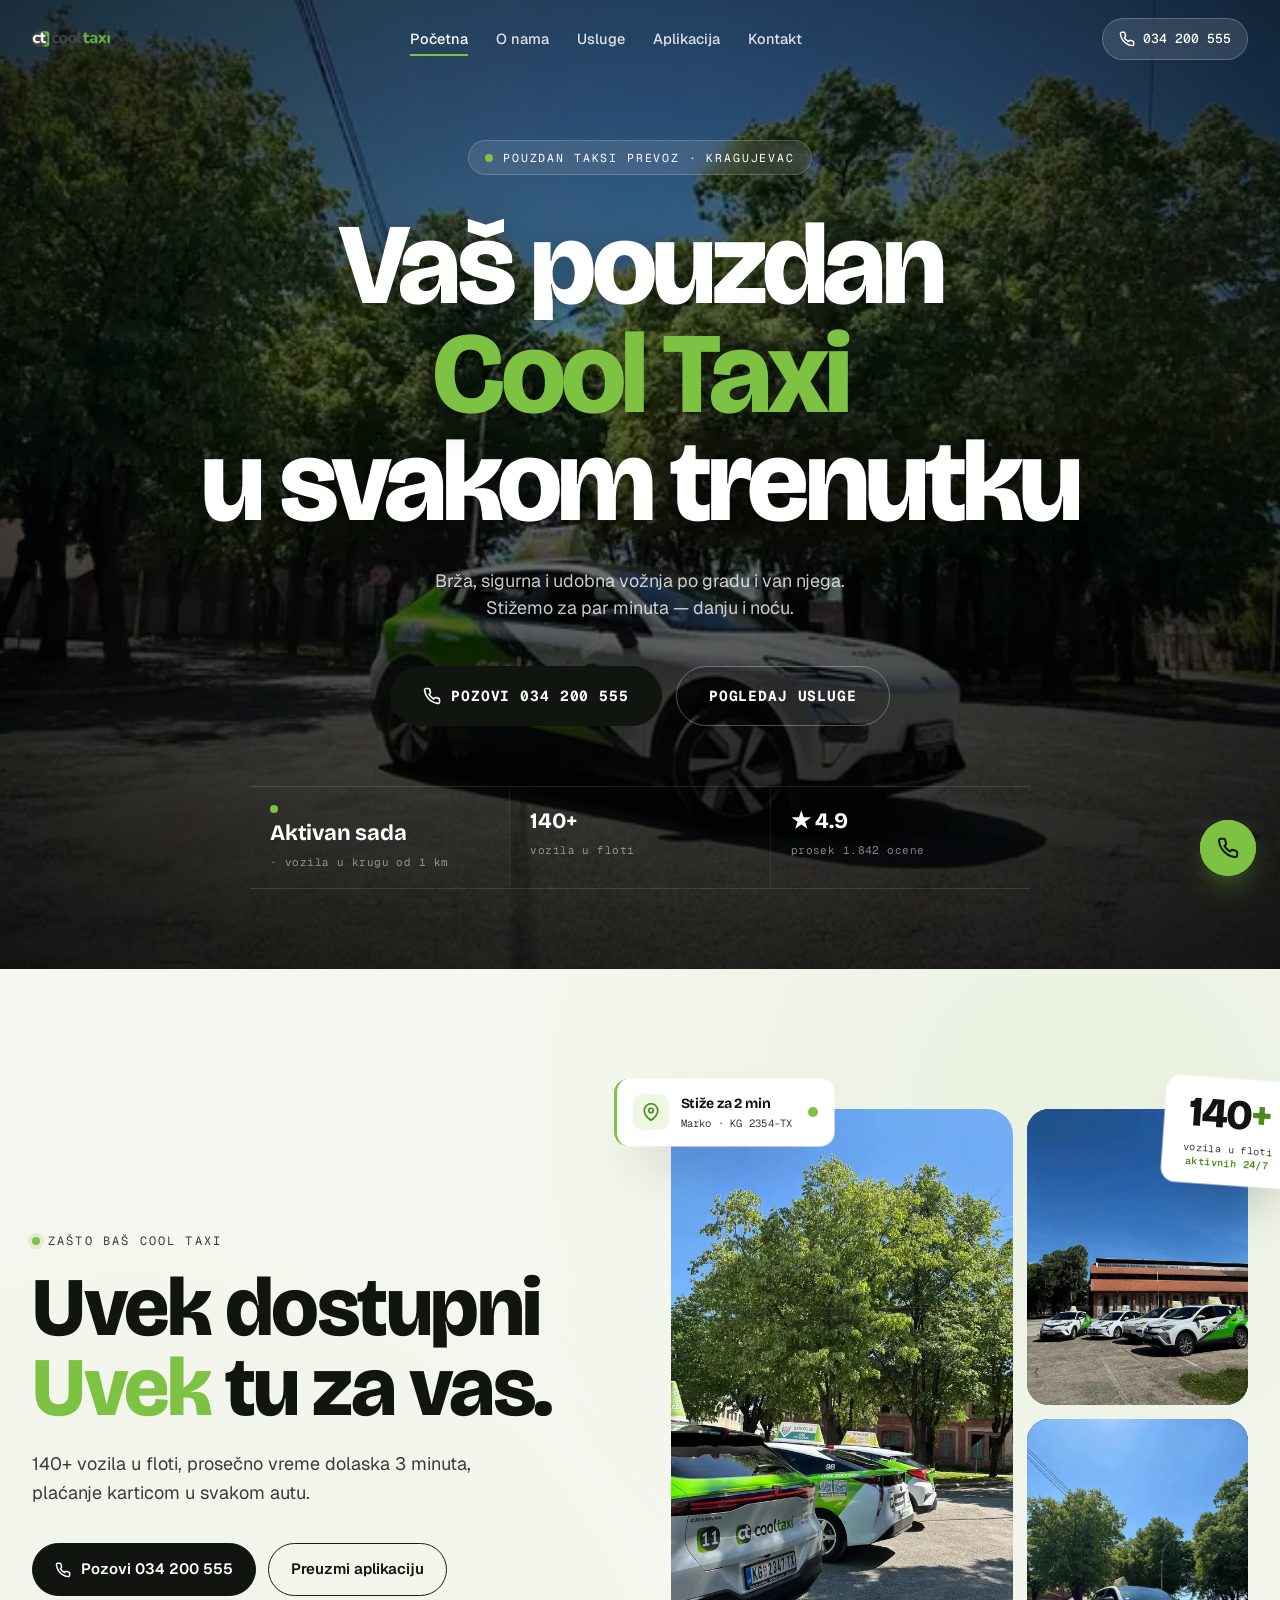
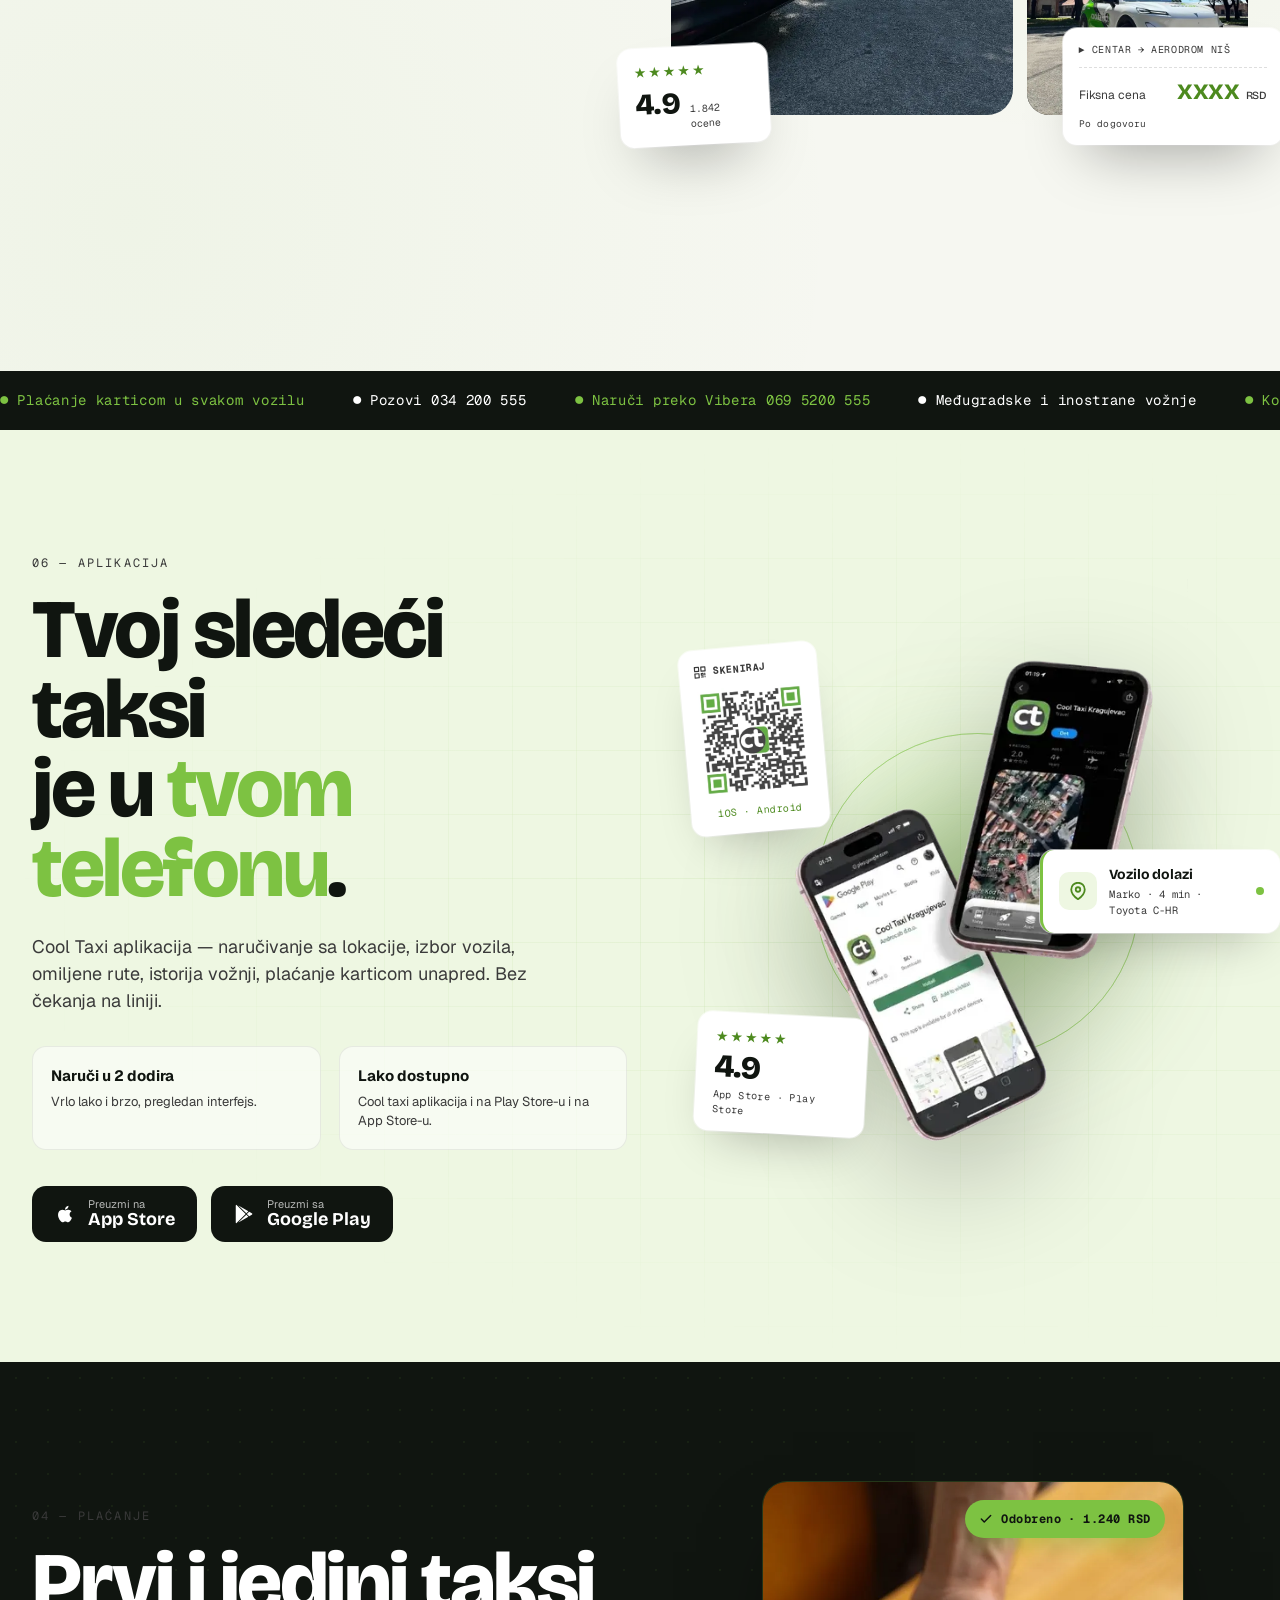
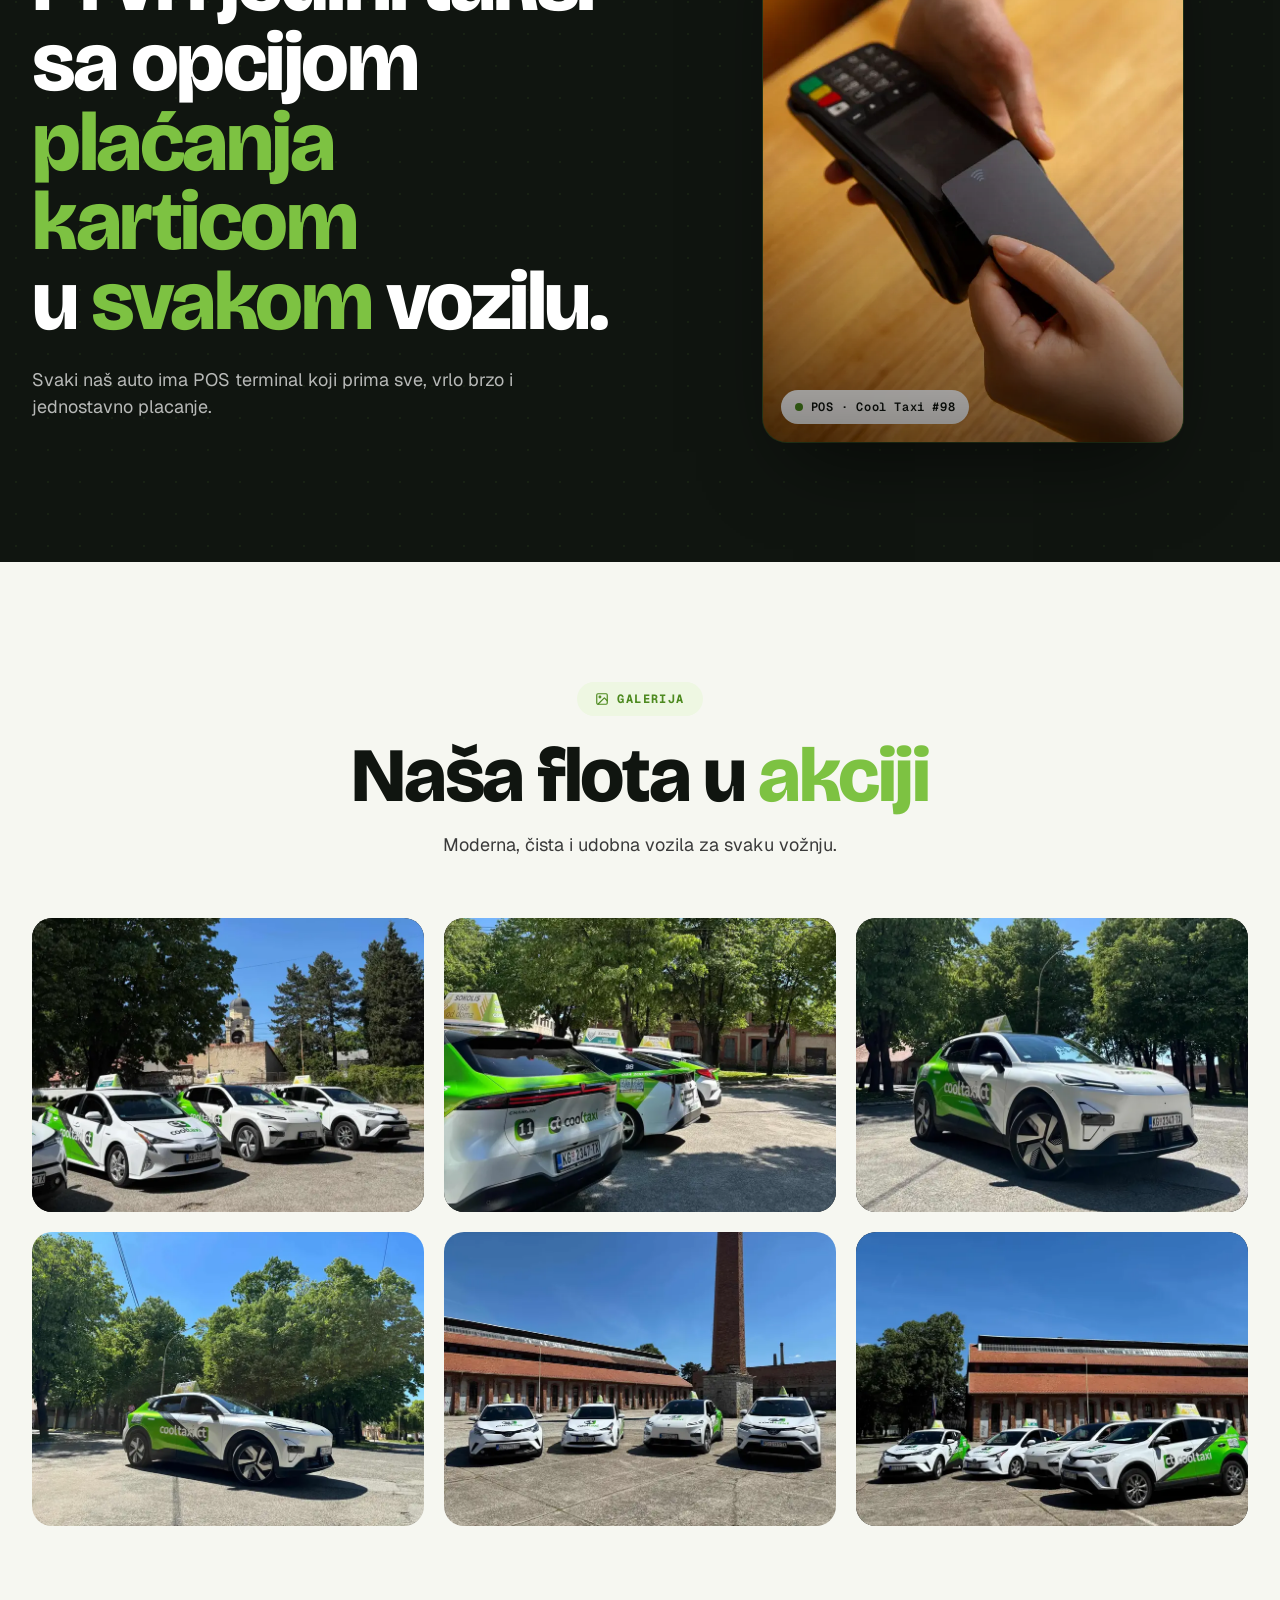
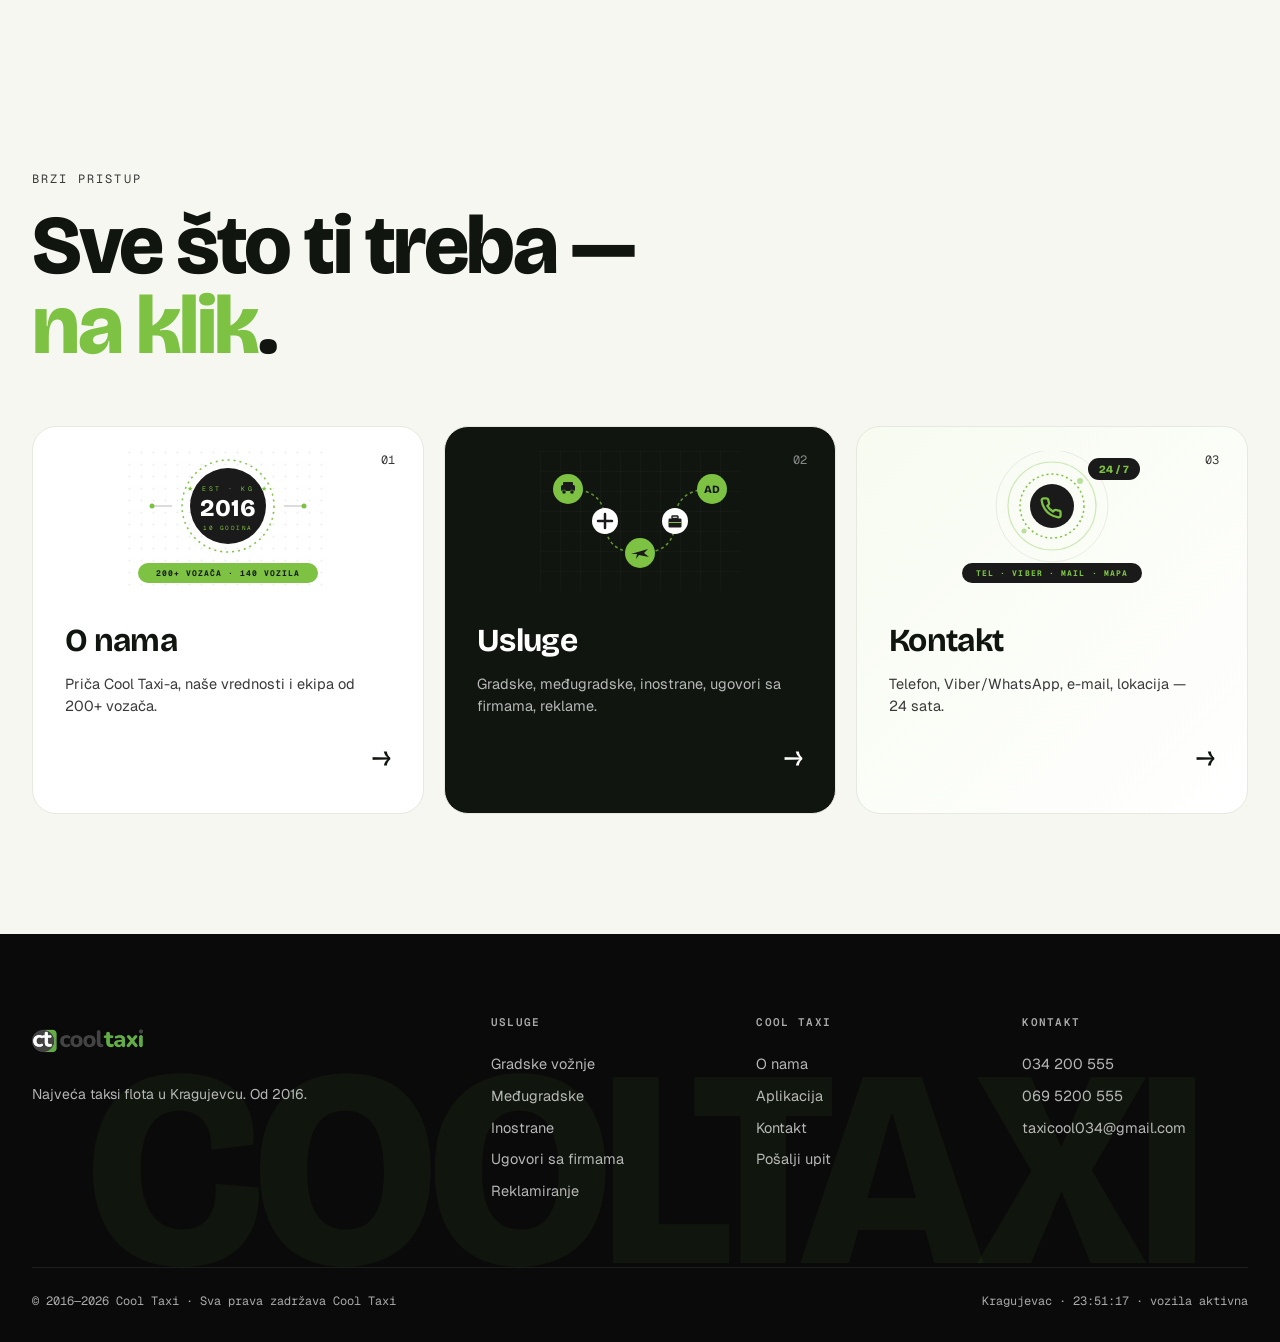
==== index.html @ fb5e4e86 "Eliminate scroll-triggered forced reflow, defer script.js - Replace scroll handler with Intersection" ====
<!doctype html>
<html lang="sr-RS">
<head>
<meta charset="utf-8">
<meta name="viewport" content="width=device-width, initial-scale=1">

<title>Taxi Kragujevac — Cool Taxi · 034 200 555 · Taksi prevoz 24/7</title>
<meta name="description" content="Cool Taxi Kragujevac — taksi prevoz 24/7. Pozovi 034 200 555 ili Viber 069 5200 555. Gradske, međugradske i inostrane vožnje. 140+ vozila, plaćanje karticom, dolazak za 3 minuta.">
<meta name="keywords" content="taxi kragujevac, taksi kragujevac, cool taxi, cool taxi kragujevac, taxi prevoz kragujevac, prevoz kragujevac, taxi kg, kragujevac taxi, taksi kg, taksi prevoz, jeftin taxi kragujevac, taksi 034, taksi za aerodrom, međugradski taksi kragujevac">
<meta name="author" content="Cool Taxi Kragujevac">
<meta name="publisher" content="Cool Taxi Kragujevac">
<meta name="robots" content="index, follow, max-image-preview:large, max-snippet:-1, max-video-preview:-1">
<meta name="googlebot" content="index, follow, max-image-preview:large, max-snippet:-1, max-video-preview:-1">
<meta name="theme-color" content="#7DC242">
<meta name="format-detection" content="telephone=yes">
<meta name="rating" content="general">

<!-- Geo / lokalizacija -->
<meta name="geo.region" content="RS-SU">
<meta name="geo.placename" content="Kragujevac">
<meta name="geo.position" content="44.0128;20.9114">
<meta name="ICBM" content="44.0128, 20.9114">
<meta name="language" content="Serbian">

<link rel="canonical" href="https://taxikragujevac.com/">
<link rel="alternate" hreflang="sr-RS" href="https://taxikragujevac.com/">
<link rel="alternate" hreflang="x-default" href="https://taxikragujevac.com/">

<!-- Open Graph -->
<meta property="og:type" content="website">
<meta property="og:site_name" content="Cool Taxi Kragujevac">
<meta property="og:title" content="Cool Taxi Kragujevac — Taksi prevoz 24/7 · 034 200 555">
<meta property="og:description" content="Najveća taksi flota u Kragujevcu — 140+ vozila, dolazak za 3 minuta, plaćanje karticom u svakom autu. Gradske, međugradske i inostrane vožnje.">
<meta property="og:url" content="https://taxikragujevac.com/">
<meta property="og:image" content="https://taxikragujevac.com/assets/hero-car.webp">
<meta property="og:image:width" content="1200">
<meta property="og:image:height" content="630">
<meta property="og:image:alt" content="Cool Taxi Kragujevac — taksi prevoz">
<meta property="og:locale" content="sr_RS">

<!-- Twitter -->
<meta name="twitter:card" content="summary_large_image">
<meta name="twitter:title" content="Cool Taxi Kragujevac — Taksi prevoz 24/7">
<meta name="twitter:description" content="140+ vozila, dolazak za 3 minuta, plaćanje karticom. Pozovi 034 200 555.">
<meta name="twitter:image" content="https://taxikragujevac.com/assets/hero-car.webp">

<!-- Favicon -->
<link rel="icon" type="image/png" href="uploads/logozatab.png">
<link rel="shortcut icon" href="uploads/logozatab.png">
<link rel="apple-touch-icon" href="uploads/logozatab.png">

<!-- Preconnect / preload -->
<link rel="preconnect" href="https://fonts.googleapis.com">
<link rel="preconnect" href="https://fonts.gstatic.com" crossorigin>
<link rel="dns-prefetch" href="https://fonts.googleapis.com">
<link rel="preload" as="image" href="assets/hero-poster.webp" type="image/webp" fetchpriority="high">
<link rel="preload" as="image" href="assets/logo.webp" type="image/webp">

<!-- Async fonts (non-render-blocking) -->
<link rel="preload" href="https://fonts.googleapis.com/css2?family=Bricolage+Grotesque:wght@400;500;600;700;800&family=Geist+Mono:wght@400;500&family=Geist:wght@400;500;600;700&display=swap" as="style" onload="this.onload=null;this.rel='stylesheet'">
<noscript><link href="https://fonts.googleapis.com/css2?family=Bricolage+Grotesque:wght@400;500;600;700;800&family=Geist+Mono:wght@400;500&family=Geist:wght@400;500;600;700&display=swap" rel="stylesheet"></noscript>
<link rel="stylesheet" href="styles.css">

<!-- JSON-LD: Organization + WebSite + LocalBusiness/TaxiService + FAQ -->
<script type="application/ld+json">
{
  "@context": "https://schema.org",
  "@graph": [
    {
      "@type": "Organization",
      "@id": "https://taxikragujevac.com/#organization",
      "name": "Cool Taxi Kragujevac",
      "alternateName": ["Cool Taxi", "Taxi Cool Kragujevac", "Cool Taxi KG"],
      "url": "https://taxikragujevac.com/",
      "logo": {
        "@type": "ImageObject",
        "url": "https://taxikragujevac.com/uploads/logozatab.png",
        "width": 512,
        "height": 512
      },
      "image": "https://taxikragujevac.com/assets/hero-car.webp",
      "telephone": "+381-34-200-555",
      "email": "taxicool034@gmail.com",
      "foundingDate": "2016",
      "slogan": "Vaš pouzdan Cool Taxi u svakom trenutku",
      "address": {
        "@type": "PostalAddress",
        "addressLocality": "Kragujevac",
        "addressRegion": "Šumadijski okrug",
        "addressCountry": "RS",
        "postalCode": "34000"
      },
      "contactPoint": [
        {
          "@type": "ContactPoint",
          "telephone": "+381-34-200-555",
          "contactType": "reservations",
          "areaServed": "RS",
          "availableLanguage": ["Serbian", "English"]
        },
        {
          "@type": "ContactPoint",
          "telephone": "+381-69-5200-555",
          "contactType": "customer service",
          "areaServed": "RS",
          "contactOption": "TollFree",
          "availableLanguage": ["Serbian"]
        }
      ],
      "sameAs": [
        "https://apps.apple.com/us/app/cool-taxi-kragujevac/id6447067516",
        "https://play.google.com/store/apps/details?id=com.androcab.pub.coolkg"
      ]
    },
    {
      "@type": "WebSite",
      "@id": "https://taxikragujevac.com/#website",
      "url": "https://taxikragujevac.com/",
      "name": "Cool Taxi Kragujevac",
      "description": "Najveća taksi flota u Kragujevcu — taksi prevoz 24/7, gradske, međugradske i inostrane vožnje.",
      "inLanguage": "sr-RS",
      "publisher": {"@id": "https://taxikragujevac.com/#organization"},
      "potentialAction": {
        "@type": "SearchAction",
        "target": {"@type": "EntryPoint", "urlTemplate": "https://taxikragujevac.com/usluge?q={search_term_string}"},
        "query-input": "required name=search_term_string"
      }
    },
    {
      "@type": ["LocalBusiness", "TaxiService"],
      "@id": "https://taxikragujevac.com/#localbusiness",
      "name": "Cool Taxi Kragujevac",
      "image": [
        "https://taxikragujevac.com/uploads/2.webp",
        "https://taxikragujevac.com/uploads/6.webp",
        "https://taxikragujevac.com/uploads/9.webp"
      ],
      "logo": "https://taxikragujevac.com/uploads/logozatab.png",
      "url": "https://taxikragujevac.com/",
      "telephone": "+381-34-200-555",
      "email": "taxicool034@gmail.com",
      "priceRange": "$$",
      "currenciesAccepted": "RSD, EUR",
      "paymentAccepted": "Cash, Credit Card, Debit Card",
      "openingHoursSpecification": [{
        "@type": "OpeningHoursSpecification",
        "dayOfWeek": ["Monday","Tuesday","Wednesday","Thursday","Friday","Saturday","Sunday"],
        "opens": "00:00",
        "closes": "23:59"
      }],
      "address": {
        "@type": "PostalAddress",
        "addressLocality": "Kragujevac",
        "addressRegion": "Šumadijski okrug",
        "postalCode": "34000",
        "addressCountry": "RS"
      },
      "geo": {
        "@type": "GeoCoordinates",
        "latitude": 44.0128,
        "longitude": 20.9114
      },
      "areaServed": [
        {"@type": "City", "name": "Kragujevac"},
        {"@type": "AdministrativeArea", "name": "Šumadijski okrug"},
        {"@type": "Country", "name": "Srbija"}
      ],
      "serviceArea": {
        "@type": "GeoCircle",
        "geoMidpoint": {"@type": "GeoCoordinates", "latitude": 44.0128, "longitude": 20.9114},
        "geoRadius": 50000
      },
      "aggregateRating": {
        "@type": "AggregateRating",
        "ratingValue": "4.9",
        "reviewCount": "1842",
        "bestRating": "5",
        "worstRating": "1"
      },
      "hasOfferCatalog": {
        "@type": "OfferCatalog",
        "name": "Cool Taxi usluge",
        "itemListElement": [
          {"@type": "Offer", "itemOffered": {"@type": "Service", "name": "Gradske taxi vožnje Kragujevac", "description": "Taksimetar po važećoj tarifi, dolazak prosečno 4 minuta."}},
          {"@type": "Offer", "itemOffered": {"@type": "Service", "name": "Međugradske vožnje", "description": "Beograd, Niš, Novi Sad, Aerodrom Nikola Tesla — cena po dogovoru."}},
          {"@type": "Offer", "itemOffered": {"@type": "Service", "name": "Inostrane destinacije", "description": "Sarajevo, Skoplje, Solun, Beč, Budimpešta."}},
          {"@type": "Offer", "itemOffered": {"@type": "Service", "name": "Ugovori sa firmama", "description": "Mesečno fakturisanje, fiksne tarife za poslovne rute."}},
          {"@type": "Offer", "itemOffered": {"@type": "Service", "name": "Reklame na vozilima", "description": "Krovne reklame i tableti u 140+ vozila."}}
        ]
      },
      "makesOffer": {
        "@type": "Offer",
        "name": "Plaćanje karticom u svakom vozilu",
        "description": "Prvi i jedini taksi u Kragujevcu sa POS terminalom u svakom vozilu."
      },
      "sameAs": [
        "https://apps.apple.com/us/app/cool-taxi-kragujevac/id6447067516",
        "https://play.google.com/store/apps/details?id=com.androcab.pub.coolkg"
      ]
    },
    {
      "@type": "FAQPage",
      "@id": "https://taxikragujevac.com/#faq",
      "mainEntity": [
        {
          "@type": "Question",
          "name": "Koji je broj telefona za Cool Taxi Kragujevac?",
          "acceptedAnswer": {"@type": "Answer", "text": "Cool Taxi Kragujevac se zove na 034 200 555 — 24 sata dnevno, svaki dan u godini. Za Viber i WhatsApp koristite 069 5200 555."}
        },
        {
          "@type": "Question",
          "name": "Da li mogu da platim karticom u Cool Taxi vozilu?",
          "acceptedAnswer": {"@type": "Answer", "text": "Da. Cool Taxi je prvi i jedini taksi u Kragujevcu sa POS terminalom u svakom vozilu — prihvatamo sve debitne i kreditne kartice."}
        },
        {
          "@type": "Question",
          "name": "Koliko brzo dolazi taksi u Kragujevcu?",
          "acceptedAnswer": {"@type": "Answer", "text": "Prosečno vreme dolaska u centru Kragujevca je 3 minuta. U gradu imamo 140+ vozila aktivnih 24/7."}
        },
        {
          "@type": "Question",
          "name": "Vozite li međugradske i inostrane destinacije?",
          "acceptedAnswer": {"@type": "Answer", "text": "Vozimo svuda — Beograd, Niš, Novi Sad, Aerodrom Nikola Tesla, kao i inostrane destinacije: Sarajevo, Skoplje, Solun, Beč, Budimpešta. Cena se dogovara unapred."}
        },
        {
          "@type": "Question",
          "name": "Mogu li da naručim taksi preko aplikacije?",
          "acceptedAnswer": {"@type": "Answer", "text": "Da. Cool Taxi aplikacija je besplatna na App Store i Google Play — naručivanje u dva klika, plaćanje karticom unapred, praćenje vozila uživo."}
        }
      ]
    }
  ]
}
</script>
</head>
<body data-page="home">

<div id="site-nav"></div>

<section class="hero hero-video" id="home" data-screen-label="01 Hero">
  <div class="hero-video-bg">
    <img src="assets/hero-poster.webp" alt="" class="hero-video-poster" width="1600" height="1199" fetchpriority="high" decoding="async">
    <video autoplay muted loop playsinline preload="metadata" poster="assets/hero-poster.webp" aria-hidden="true">
      <source src="assets/hero-video.mp4" type="video/mp4">
    </video>
    <div class="hero-video-overlay"></div>
    <div class="hero-video-grain"></div>
  </div>

  <div class="hero-video-inner">
    <div class="hero-eyebrow light">
      <span class="dot"></span> POUZDAN TAKSI PREVOZ · KRAGUJEVAC
    </div>

    <h1 class="hero-mega">
      Vaš pouzdan<br>
      <em>Cool Taxi</em><br>
      u svakom trenutku
    </h1>

    <p class="hero-mega-sub">
      Brža, sigurna i udobna vožnja po gradu i van njega.<br>
      Stižemo za par minuta — danju i noću.
    </p>

    <div class="hero-cta-row">
      <a href="tel:034200555" class="btn btn-primary btn-xl">
        <svg viewBox="0 0 24 24" width="18" height="18" fill="none" stroke="currentColor" stroke-width="2.2" stroke-linecap="round" stroke-linejoin="round"><path d="M22 16.92v3a2 2 0 0 1-2.18 2 19.79 19.79 0 0 1-8.63-3.07 19.5 19.5 0 0 1-6-6 19.79 19.79 0 0 1-3.07-8.67A2 2 0 0 1 4.11 2h3a2 2 0 0 1 2 1.72 12.84 12.84 0 0 0 .7 2.81 2 2 0 0 1-.45 2.11L8.09 9.91a16 16 0 0 0 6 6l1.27-1.27a2 2 0 0 1 2.11-.45 12.84 12.84 0 0 0 2.81.7A2 2 0 0 1 22 16.92z"/></svg>
        POZOVI 034 200 555
      </a>
      <a href="/usluge" class="btn btn-ghost btn-xl light">
        Pogledaj usluge
      </a>
    </div>

    <div class="hero-quick-meta">
      <div><span class="qm-dot"></span><b>Aktivan sada</b><i>· vozila u krugu od 1 km</i></div>
      <div><b>140+</b><i>vozila u floti</i></div>
      <div><b>★ 4.9</b><i>prosek 1.842 ocene</i></div>
    </div>
  </div>

  
</section>

<!-- ZAŠTO COOL — magazine split sa foto mozaikom -->
<section class="why-cool" data-screen-label="02 Zašto Cool">
  <div class="wc-bg-grain"></div>
  <div class="wc-inner">

    <!-- LEVO: editorial tekst -->
    <div class="wc-text">
      <span class="kicker"><span class="dot"></span> Zašto baš Cool Taxi</span>
      <h2 class="big-head">Uvek dostupni<br><em>Uvek</em> tu za vas.</h2>
      <p class="wc-lede">
        140+ vozila u floti, prosečno vreme dolaska 3 minuta, plaćanje karticom u svakom autu.
       
      </p>



      <div class="wc-ctas">
        <a href="tel:034200555" class="btn btn-primary">
          <svg viewBox="0 0 24 24" width="16" height="16" fill="none" stroke="currentColor" stroke-width="2.2" stroke-linecap="round" stroke-linejoin="round"><path d="M22 16.92v3a2 2 0 0 1-2.18 2 19.79 19.79 0 0 1-8.63-3.07 19.5 19.5 0 0 1-6-6 19.79 19.79 0 0 1-3.07-8.67A2 2 0 0 1 4.11 2h3a2 2 0 0 1 2 1.72 12.84 12.84 0 0 0 .7 2.81 2 2 0 0 1-.45 2.11L8.09 9.91a16 16 0 0 0 6 6l1.27-1.27a2 2 0 0 1 2.11-.45 12.84 12.84 0 0 0 2.81.7A2 2 0 0 1 22 16.92z"/></svg>
          Pozovi 034 200 555
        </a>
        <a href="/aplikacija" class="btn btn-ghost">Preuzmi aplikaciju</a>
      </div>
    </div>

    <!-- DESNO: foto mozaik + plutajuce kartice -->
    <div class="wc-visual">
      <div class="wc-mosaic">
        <div class="wcm-tile wcm-main"><img src="uploads/2.webp" alt="Cool Taxi vozilo" width="1200" height="1600" loading="lazy" decoding="async"></div>
        <div class="wcm-tile wcm-side wcm-side-top"><img src="uploads/6.webp" alt="Cool Taxi vozač" width="1200" height="1600" loading="lazy" decoding="async"></div>
        <div class="wcm-tile wcm-side wcm-side-bot"><img src="uploads/9.webp" alt="Cool Taxi flota" width="1200" height="1600" loading="lazy" decoding="async"></div>
      </div>

      <!-- ETA / live vožnja -->
      <div class="wc-float wc-float-eta">
        <div class="wcfeta-icon">
          <svg viewBox="0 0 24 24" width="18" height="18" fill="none" stroke="currentColor" stroke-width="2.2" stroke-linecap="round" stroke-linejoin="round"><path d="M21 10c0 7-9 13-9 13s-9-6-9-13a9 9 0 0 1 18 0z"/><circle cx="12" cy="10" r="3"/></svg>
        </div>
        <div class="wcfeta-body">
          <strong>Stiže za 2 min</strong>
          <span>Marko · KG 2354-TX</span>
        </div>
        <div class="wcfeta-pulse"><span></span></div>
      </div>

      <!-- Flota -->
      <div class="wc-float wc-float-fleet">
        <div class="wcff-num">140<span>+</span></div>
        <div class="wcff-meta">vozila u floti<br><i>aktivnih 24/7</i></div>
      </div>

      <!-- Rating -->
      <div class="wc-float wc-float-rating">
        <div class="wcfr-stars">★★★★★</div>
        <div class="wcfr-body">
          <strong>4.9</strong>
          <span>1.842 ocene</span>
        </div>
      </div>

      <!-- Fiksna cena -->
      <div class="wc-float wc-float-price">
        <div class="wcfp-head">► Centar → Aerodrom Niš</div>
        <div class="wcfp-row">
          <span>Fiksna cena</span>
          <strong>XXXX <i>RSD</i></strong>
        </div>
        <div class="wcfp-foot">Po dogovoru</div>
      </div>
    </div>

  </div>

  <div class="wc-foot">
    <div class="hero-rotator">
      <span>do posla</span><span>do aerodroma</span><span>do kuće</span><span>preko granice</span><span>na vreme</span>
    </div>
  </div>
</section>

<div class="ticker">
  <div class="ticker-track">
    <span>● Plaćanje karticom u svakom vozilu</span><span>● Pozovi 034 200 555</span><span>● Naruči preko Vibera 069 5200 555</span><span>● Međugradske i inostrane vožnje</span><span>● Korporativni ugovori</span><span>● Reklame na krovnim svetlima i tabletima</span>
    <span>● Plaćanje karticom u svakom vozilu</span><span>● Pozovi 034 200 555</span><span>● Naruči preko Vibera 069 5200 555</span><span>● Međugradske i inostrane vožnje</span><span>● Korporativni ugovori</span><span>● Reklame na krovnim svetlima i tabletima</span>
  </div>
</div>
<section class="app" id="aplikacija" data-screen-label="06 Aplikacija">
  <div class="app-bg-grid"></div>
  <div class="app-inner">
    <div class="app-text">
      <span class="kicker">06 — Aplikacija</span>
      <h2 class="big-head">
        Tvoj sledeći taksi<br>
        je u <em>tvom telefonu</em>.
      </h2>
      <p>Cool Taxi aplikacija — naručivanje sa lokacije, izbor vozila, omiljene rute, istorija vožnji, plaćanje karticom unapred. Bez čekanja na liniji.</p>

      <div class="app-feats">
        <div><strong>Naruči u 2 dodira</strong><span>Vrlo lako i brzo, pregledan interfejs.</span></div>      
        <div><strong>Lako dostupno</strong><span>Cool taxi aplikacija i na Play Store-u i na App Store-u.</span></div>    
      </div>

      <div class="app-stores">
        <a href="/aplikacija" class="store">
          <svg viewBox="0 0 24 24" width="22" height="22" fill="currentColor"><path d="M17.05 20.28c-.98.95-2.05.8-3.08.35-1.09-.46-2.09-.48-3.24 0-1.44.62-2.2.44-3.06-.35C2.79 15.25 3.51 7.59 9.05 7.31c1.35.07 2.29.74 3.08.8 1.18-.24 2.31-.93 3.57-.84 1.51.12 2.65.72 3.4 1.8-3.12 1.87-2.38 5.98.48 7.13-.57 1.5-1.31 2.99-2.54 4.09zM12.03 7.25c-.15-2.23 1.66-4.07 3.74-4.25.29 2.58-2.34 4.5-3.74 4.25z"/></svg>
          <div><span>Preuzmi na</span><strong>App Store</strong></div>
        </a>
        <a href="/aplikacija" class="store">
          <svg viewBox="0 0 24 24" width="22" height="22" fill="currentColor"><path d="M3.609 1.814 13.792 12 3.609 22.186a.996.996 0 0 1-.61-.92V2.734c0-.36.213-.687.61-.92zm10.89 10.893 2.302 2.302-10.937 6.333 8.635-8.635zm3.199-3.198 2.807 1.626a1 1 0 0 1 0 1.73l-2.808 1.626L15.069 12l2.629-2.491zM5.864 2.658 16.802 8.99l-2.302 2.303L5.864 2.658z"/></svg>
          <div><span>Preuzmi sa</span><strong>Google Play</strong></div>
        </a>
      </div>
    </div>

    <div class="app-visual app-visual-new">
      <div class="app-stage">
        <div class="app-orb"></div>
        <div class="app-rings">
          <span></span><span></span><span></span>
        </div>
        <img src="assets/app-mockup.webp" alt="Cool Taxi aplikacija na iPhone telefonima — App Store i Google Play prikaz" class="app-mockup-img" width="589" height="884" loading="lazy" decoding="async">

        <!-- Floating: QR card -->
        <div class="app-float app-float-qr">
          <div class="aqr-head">
            <svg viewBox="0 0 24 24" width="14" height="14" fill="none" stroke="currentColor" stroke-width="2" stroke-linecap="round" stroke-linejoin="round"><rect x="3" y="3" width="7" height="7"/><rect x="14" y="3" width="7" height="7"/><rect x="3" y="14" width="7" height="7"/><path d="M14 14h3v3h-3zM20 14v3M14 20h3M20 20v.01"/></svg>
            Skeniraj
          </div>
          <img src="assets/qr-cooltaxi.webp" alt="QR kod za preuzimanje aplikacije" width="688" height="688" loading="lazy" decoding="async">
          <div class="aqr-foot">iOS · Android</div>
        </div>

        <!-- Floating: live notification -->
        <div class="app-float app-float-notif">
          <div class="anotif-icon">
            <svg viewBox="0 0 24 24" width="18" height="18" fill="none" stroke="currentColor" stroke-width="2.4" stroke-linecap="round" stroke-linejoin="round"><path d="M21 10c0 7-9 13-9 13s-9-6-9-13a9 9 0 0 1 18 0z"/><circle cx="12" cy="10" r="3"/></svg>
          </div>
          <div class="anotif-text">
            <strong>Vozilo dolazi</strong>
            <span>Marko · 4 min · Toyota C-HR</span>
          </div>
          <div class="anotif-pulse"><span></span></div>
        </div>

        <!-- Floating: rating chip -->
        <div class="app-float app-float-rating">
          <div class="arate-stars">★★★★★</div>
          <div class="arate-num">4.9</div>
          <div class="arate-meta">App Store · Play Store</div>
        </div>
      </div>
    </div>
  </div>
</section>
<!-- Quick links to subpages -->


<section class="strip" data-screen-label="04 Kartica">
  <div class="strip-inner">
    <div class="strip-text">
      <span class="kicker">04 — Plaćanje</span>
      <h2 class="big-head light">
        Prvi i jedini taksi<br>
        sa opcijom <em>plaćanja karticom</em><br>
        u <em>svakom</em> vozilu.
      </h2>
      <p>Svaki naš auto ima POS terminal koji prima sve, vrlo brzo i jednostavno placanje.</p>

    </div>
    <div class="strip-visual">
      <div class="strip-photo">
        <img src="assets/card-payment.webp" alt="Plaćanje karticom u Cool Taxi vozilu — POS terminal" width="700" height="1050" loading="lazy" decoding="async">
        <div class="strip-photo-badge">
          <svg viewBox="0 0 24 24" width="14" height="14" fill="none" stroke="currentColor" stroke-width="2.5" stroke-linecap="round" stroke-linejoin="round"><path d="M20 6 9 17l-5-5"/></svg>
          Odobreno · 1.240 RSD
        </div>
        <div class="strip-photo-tag">
          <span class="tag-dot"></span>
          POS · Cool Taxi #98
        </div>
      </div>
    </div>
  </div>
</section>

<!-- GALERIJA -->
<section class="gallery" data-screen-label="05 Galerija">
  <div class="gallery-head">
    <span class="gallery-pill">
      <svg viewBox="0 0 24 24" width="14" height="14" fill="none" stroke="currentColor" stroke-width="2" stroke-linecap="round" stroke-linejoin="round"><rect x="3" y="3" width="18" height="18" rx="2"/><circle cx="8.5" cy="8.5" r="1.5"/><path d="m21 15-5-5L5 21"/></svg>
      GALERIJA
    </span>
    <h2 class="big-head">Naša flota u <em>akciji</em></h2>
    <p>Moderna, čista i udobna vozila za svaku vožnju.</p>
  </div>

  <div class="gallery-grid">
    <div class="g-tile"><img src="uploads/1.webp" alt="Cool Taxi vozilo na ulicama Kragujevca" loading="lazy" decoding="async" width="1240" height="1653" style="object-position:center 70%"></div>
    <div class="g-tile"><img src="uploads/2.webp" alt="Cool Taxi flota — taksi vozila u Kragujevcu" loading="lazy" decoding="async" width="1200" height="1600" style="object-position:center 70%"></div>
    <div class="g-tile"><img src="uploads/3.webp" alt="Taksi prevoz Kragujevac — Cool Taxi vozilo u akciji" loading="lazy" decoding="async" width="1240" height="1653" style="object-position:center 80%"></div>
    <div class="g-tile"><img src="uploads/4.webp" alt="Cool Taxi vozač i putnik" loading="lazy" decoding="async" width="1651" height="1238"></div>
    <div class="g-tile"><img src="uploads/5.webp" alt="Cool Taxi vozilo — taxi Kragujevac" loading="lazy" decoding="async" width="1654" height="1240"></div>
    <div class="g-tile"><img src="uploads/6.webp" alt="Cool Taxi vozač pored taksi vozila u Kragujevcu" loading="lazy" decoding="async" width="1200" height="1600" style="object-position:center 70%"></div>
  </div>
</section>


<section class="pages-grid">
  <div class="pages-head">
    <span class="kicker">Brzi pristup</span>
    <h2 class="big-head">Sve što ti treba —<br><em>na klik</em>.</h2>
  </div>
  <div class="pages-cards">
    <a href="/o-nama" class="pcard">
      <div class="pcard-num">01</div>
      <div class="pcard-art">
        <svg viewBox="0 0 200 140" width="100%" height="100%" preserveAspectRatio="xMidYMid meet">
          <defs>
            <pattern id="po-dots" width="12" height="12" patternUnits="userSpaceOnUse">
              <circle cx="1.5" cy="1.5" r="1" fill="#1a1a1a" opacity=".08"/>
            </pattern>
          </defs>
          <rect width="200" height="140" fill="url(#po-dots)"/>

          <!-- outer dashed ring -->
          <circle cx="100" cy="55" r="46" fill="none" stroke="#7DC242" stroke-width="1.5" stroke-dasharray="2 4"/>

          <!-- main medaillon -->
          <circle cx="100" cy="55" r="38" fill="#1a1a1a"/>

          <!-- top label -->
          <text x="100" y="40" text-anchor="middle" font-family="Geist Mono" font-size="6.5" fill="#7DC242" letter-spacing="2.5">★ EST · KG ★</text>
          <!-- big year -->
          <text x="100" y="65" text-anchor="middle" font-family="Bricolage Grotesque" font-weight="800" font-size="24" fill="#ffffff">2016</text>
          <!-- subtext -->
          <text x="100" y="79" text-anchor="middle" font-family="Geist Mono" font-size="6" fill="#7DC242" letter-spacing="1.5">10 GODINA</text>

          <!-- side ticks -->
          <line x1="24" y1="55" x2="44" y2="55" stroke="#1a1a1a" stroke-width="1.2" opacity=".25"/>
          <line x1="156" y1="55" x2="176" y2="55" stroke="#1a1a1a" stroke-width="1.2" opacity=".25"/>
          <circle cx="24" cy="55" r="2.5" fill="#7DC242"/>
          <circle cx="176" cy="55" r="2.5" fill="#7DC242"/>

          <!-- bottom ribbon -->
          <rect x="10" y="112" width="180" height="20" rx="10" fill="#7DC242"/>
          <text x="100" y="125.2" text-anchor="middle" font-family="Geist Mono" font-weight="700" font-size="8" fill="#1a1a1a" letter-spacing="1">200+ VOZAČA · 140 VOZILA</text>
        </svg>
      </div>
      <h3>O nama</h3>
      <p>Priča Cool Taxi-a, naše vrednosti i ekipa od 200+ vozača.</p>
      <span class="pcard-arrow">→</span>
    </a>
    <a href="/usluge" class="pcard pcard-dark">
      <div class="pcard-num">02</div>
      <div class="pcard-art">
        <svg viewBox="0 0 200 140" width="100%" height="100%" preserveAspectRatio="xMidYMid meet">
          <defs>
            <pattern id="us-grid" width="20" height="20" patternUnits="userSpaceOnUse">
              <path d="M 20 0 L 0 0 0 20" fill="none" stroke="#ffffff" stroke-width=".5" opacity=".08"/>
            </pattern>
          </defs>
          <rect width="200" height="140" fill="url(#us-grid)"/>

          <!-- dotted route connecting the 5 services -->
          <path d="M 28 38 Q 65 38 65 70 Q 65 102 100 102 Q 135 102 135 70 Q 135 38 172 38"
                fill="none" stroke="#7DC242" stroke-width="1.5" stroke-dasharray="3 3" opacity=".75"/>

          <!-- 1. City taxi -->
          <g transform="translate(28,38)">
            <circle r="15" fill="#7DC242"/>
            <rect x="-7" y="-4" width="14" height="6" rx="1.5" fill="#1a1a1a"/>
            <rect x="-5" y="-7" width="10" height="3.5" rx="1" fill="#1a1a1a"/>
            <circle cx="-4" cy="3" r="2" fill="#1a1a1a" stroke="#7DC242" stroke-width=".5"/>
            <circle cx="4" cy="3" r="2" fill="#1a1a1a" stroke="#7DC242" stroke-width=".5"/>
          </g>

          <!-- 2. Intercity (plus) -->
          <g transform="translate(65,70)">
            <circle r="13" fill="#ffffff"/>
            <path d="M0 -7 L 0 7 M-7 0 L 7 0" stroke="#1a1a1a" stroke-width="2.5" stroke-linecap="round"/>
          </g>

          <!-- 3. International (plane) -->
          <g transform="translate(100,102)">
            <circle r="15" fill="#7DC242"/>
            <path d="M-9 1 L 8 -4 L 4 0 L 9 4 L -1 2 L -4 6 L -3 1 L -8 1 Z" fill="#1a1a1a"/>
          </g>

          <!-- 4. Corporate (briefcase) -->
          <g transform="translate(135,70)">
            <circle r="13" fill="#ffffff"/>
            <rect x="-6.5" y="-2.5" width="13" height="9" rx="1.2" fill="#1a1a1a"/>
            <rect x="-3" y="-5" width="6" height="2.5" rx="0.6" fill="none" stroke="#1a1a1a" stroke-width="1.4"/>
            <line x1="-6.5" y1="1.5" x2="6.5" y2="1.5" stroke="#7DC242" stroke-width="1"/>
          </g>

          <!-- 5. Reklame (AD badge) -->
          <g transform="translate(172,38)">
            <circle r="15" fill="#7DC242"/>
            <text y="3.5" text-anchor="middle" font-family="Bricolage Grotesque" font-weight="800" font-size="11" fill="#1a1a1a">AD</text>
          </g>
        </svg>
      </div>
      <h3>Usluge</h3>
      <p>Gradske, međugradske, inostrane, ugovori sa firmama, reklame.</p>
      <span class="pcard-arrow">→</span>
    </a>
    <a href="/kontakt" class="pcard pcard-accent">
      <div class="pcard-num">03</div>
      <div class="pcard-art">
        <svg viewBox="0 0 200 140" width="100%" height="100%" preserveAspectRatio="xMidYMid meet">
          <!-- signal waves -->
          <circle cx="100" cy="55" r="56" fill="none" stroke="#1a1a1a" stroke-width="1" opacity=".08"/>
          <circle cx="100" cy="55" r="44" fill="none" stroke="#7DC242" stroke-width="1.2" opacity=".35"/>
          <circle cx="100" cy="55" r="32" fill="none" stroke="#7DC242" stroke-width="1.5" stroke-dasharray="2 3"/>

          <!-- pulsing tiny waves (visual cue) -->
          <circle cx="128" cy="30" r="3" fill="#7DC242" opacity=".5"/>
          <circle cx="72" cy="80" r="2.5" fill="#7DC242" opacity=".5"/>

          <!-- central black disc with phone icon -->
          <circle cx="100" cy="55" r="22" fill="#1a1a1a"/>
          <g transform="translate(100,55) scale(.95)" fill="none" stroke="#7DC242" stroke-width="2.4" stroke-linecap="round" stroke-linejoin="round">
            <path d="M9 6.92v3a2 2 0 0 1-2.18 2 19.79 19.79 0 0 1-8.63-3.07 19.5 19.5 0 0 1-6-6 19.79 19.79 0 0 1-3.07-8.67A2 2 0 0 1-8.89-8h3a2 2 0 0 1 2 1.72 12.84 12.84 0 0 0 .7 2.81 2 2 0 0 1-.45 2.11l-1.27 1.27a16 16 0 0 0 6 6l1.27-1.27a2 2 0 0 1 2.11-.45 12.84 12.84 0 0 0 2.81.7A2 2 0 0 1 9 6.92z"/>
          </g>

          <!-- 24/7 badge top-right -->
          <g transform="translate(162,18)">
            <rect x="-26" y="-11" width="52" height="22" rx="11" fill="#1a1a1a"/>
            <text y="3.5" text-anchor="middle" font-family="Bricolage Grotesque" font-weight="800" font-size="11" fill="#7DC242" letter-spacing=".5">24 / 7</text>
          </g>

          <!-- channels strip at bottom -->
          <rect x="10" y="112" width="180" height="20" rx="10" fill="#1a1a1a"/>
          <text x="100" y="125.2" text-anchor="middle" font-family="Geist Mono" font-weight="700" font-size="8" fill="#7DC242" letter-spacing="1.1">TEL · VIBER · MAIL · MAPA</text>
        </svg>
      </div>
      <h3>Kontakt</h3>
      <p>Telefon, Viber/WhatsApp, e-mail, lokacija — 24 sata.</p>
      <span class="pcard-arrow">→</span>
    </a>
  </div>
</section>

<div id="site-foot"></div>
<script src="script.js" defer></script>
</body>
</html>
---- styles.css ----
/* ───── tokens ───── */
:root{
  --green:#7DC242;
  --green-deep:#4d8a1f;
  --green-soft:#eef7e2;
  --green-pale:#f7fbf0;
  --ink:#101510;
  --ink-2:#1a1a1a;
  --ink-3:#3a3a3a;
  --line:#e6e9df;
  --bg:#f6f7f1;
  --paper:#fbfcf6;
  --white:#ffffff;
  --radius:18px;
}
*{box-sizing:border-box;margin:0;padding:0}
html{scroll-behavior:smooth}
body{
  font-family:"Geist","Inter",system-ui,sans-serif;
  background:var(--bg);
  color:var(--ink);
  font-size:16px;
  line-height:1.5;
  overflow-x:hidden;
}
a{color:inherit;text-decoration:none}
em{font-style:normal;color:var(--green-deep)}

/* brand logo image (replaces SVG) */
.brand-logo{
  height:38px;width:auto;display:block;
  transition:transform .2s;
}
.brand-logo.big{height:54px}
.brand:hover .brand-logo{transform:scale(1.04)}
.brand-logo.invert{filter:brightness(0) invert(1)}
.kicker{
  font-family:"Geist Mono",monospace;
  font-size:12px;
  letter-spacing:.18em;
  text-transform:uppercase;
  color:var(--ink-3);
  display:inline-block;
  margin-bottom:18px;
}
.kicker.light{color:rgba(255,255,255,.55)}
.big-head{
  font-family:"Bricolage Grotesque",sans-serif;
  font-weight:800;
  font-size:clamp(40px,6.5vw,108px);
  line-height:.96;
  letter-spacing:-.03em;
  color:var(--ink);
  text-wrap:balance;
}
.big-head.light{color:#fff}
.big-head em{color:var(--green)}

/* ───── nav ───── */
.nav{
  position:fixed;top:0;left:0;right:0;z-index:50;
  display:flex;align-items:center;justify-content:space-between;
  padding:18px 32px;
  background:transparent;
  backdrop-filter:none;
  -webkit-backdrop-filter:none;
  border-bottom:1px solid transparent;
  transition:background .3s ease, backdrop-filter .3s ease, border-color .3s ease, padding .25s ease;
}
.nav.scrolled{
  background:rgba(246,247,241,.88);
  backdrop-filter:blur(14px);
  -webkit-backdrop-filter:blur(14px);
  border-bottom-color:var(--line);
  padding:12px 32px;
}

/* HOME — white nav links over dark video hero; logo stays natural color */
body[data-page="home"] .nav:not(.scrolled) .nav-links a{color:rgba(255,255,255,.85)}
body[data-page="home"] .nav:not(.scrolled) .nav-links a:hover,
body[data-page="home"] .nav:not(.scrolled) .nav-links a.active{color:#fff}
body[data-page="home"] .nav:not(.scrolled) .nav-links a::after{background:var(--green)}
body[data-page="home"] .nav:not(.scrolled) .nav-cta{
  background:rgba(255,255,255,.12);
  color:#fff;
  border:1px solid rgba(255,255,255,.22);
  backdrop-filter:blur(10px);
  -webkit-backdrop-filter:blur(10px);
}
body[data-page="home"] .nav:not(.scrolled) .nav-cta:hover{
  background:var(--green);color:var(--ink);
  border-color:var(--green);
}
body[data-page="home"] .nav:not(.scrolled) .nav-burger span{background:#fff}
.brand{display:flex;align-items:center;gap:10px}
.brand-mark{width:36px;height:36px;display:block}
.brand-mark.big{width:56px;height:56px}
.brand-word{
  font-family:"Bricolage Grotesque",sans-serif;
  font-weight:800;font-size:22px;letter-spacing:-.02em;
  color:var(--ink);
}
.brand-word em{color:var(--green-deep)}
.brand-word.light{color:#fff}
.brand-word.light em{color:var(--green)}
.nav-links{display:flex;gap:28px}
.nav-links a{
  font-size:14.5px;font-weight:500;color:var(--ink-3);
  position:relative;padding:6px 0;
  transition:color .2s;
}
.nav-links a:hover{color:var(--ink)}
.nav-links a::after{
  content:"";position:absolute;left:0;bottom:0;
  width:0;height:1.5px;background:var(--green-deep);
  transition:width .25s;
}
.nav-links a:hover::after{width:100%}
.nav-cta{
  display:inline-flex;align-items:center;gap:8px;
  background:var(--ink);color:#fff;
  padding:10px 16px;border-radius:999px;
  font-family:"Geist Mono",monospace;
  font-size:13px;font-weight:500;
  transition:transform .2s, background .2s;
}
.nav-cta:hover{transform:translateY(-1px);background:#000}
.nav-burger{display:none;flex-direction:column;gap:5px;background:none;border:0;cursor:pointer;padding:8px}
.nav-burger span{display:block;width:22px;height:2px;background:var(--ink);border-radius:2px}

/* ───── btn ───── */
.btn{
  display:inline-flex;align-items:center;gap:10px;
  padding:14px 22px;border-radius:999px;
  font-weight:600;font-size:15px;
  border:1.5px solid transparent;cursor:pointer;
  transition:all .2s;
}
.btn-primary{background:var(--ink);color:#fff;border-color:var(--ink)}
.btn-primary:hover{background:var(--green-deep);border-color:var(--green-deep);transform:translateY(-1px)}
.btn-ghost{background:transparent;color:var(--ink);border-color:var(--ink-2)}
.btn-ghost:hover{background:var(--ink);color:#fff}

/* ───── hero ───── */
.hero{
  position:relative;
  min-height:100vh;
  background:var(--green-soft);
  padding:140px 32px 100px;
  overflow:hidden;
  isolation:isolate;
}
.hero-grid{
  position:absolute;inset:0;
  background-image:
    linear-gradient(rgba(125,194,66,.08) 1px,transparent 1px),
    linear-gradient(90deg,rgba(125,194,66,.08) 1px,transparent 1px);
  background-size:48px 48px;
  mask-image:radial-gradient(ellipse at center,#000 30%,transparent 80%);
  z-index:-1;
}
.hero-marks{position:absolute;top:0;bottom:0;display:flex;flex-direction:column;justify-content:space-around;padding:120px 0;z-index:-1}
.hero-marks.left{left:0;width:14px}
.hero-marks.right{right:0;width:14px}
.hero-marks span{display:block;width:8px;height:1.5px;background:var(--ink-2)}
.hero-marks .left span{margin-left:0}
.hero-marks.right span{margin-left:auto}
.hero-inner{
  position:relative;
  max-width:1280px;margin:0 auto;
  text-align:center;
}
.hero-eyebrow{
  display:inline-flex;align-items:center;gap:10px;
  background:rgba(255,255,255,.7);
  border:1px solid rgba(26,26,26,.1);
  padding:8px 16px;border-radius:999px;
  font-family:"Geist Mono",monospace;
  font-size:12px;letter-spacing:.08em;color:var(--ink-2);
  margin-bottom:40px;
}
.hero-eyebrow .dot{width:8px;height:8px;border-radius:50%;background:var(--green-deep);animation:pulse 1.6s infinite}
@keyframes pulse{0%,100%{opacity:1;transform:scale(1)}50%{opacity:.4;transform:scale(1.4)}}
.hero-title{
  font-family:"Bricolage Grotesque",sans-serif;
  font-weight:800;
  font-size:clamp(56px,11vw,180px);
  line-height:.92;
  letter-spacing:-.045em;
  color:var(--ink);
  margin-bottom:36px;
}
.hero-title .line{display:block;overflow:hidden}
.hero-title .line span,
.hero-title .line{animation:rise 1s cubic-bezier(.2,.8,.2,1) both}
.hero-title .line:nth-child(2){animation-delay:.12s}
@keyframes rise{from{transform:translateY(110%);opacity:0}to{transform:translateY(0);opacity:1}}
.hero-sub{
  max-width:640px;margin:0 auto 40px;
  font-size:18px;color:var(--ink-3);
  text-wrap:pretty;
}
.hero-cta-row{display:flex;gap:14px;justify-content:center;flex-wrap:wrap;margin-bottom:80px}

.hero-stats{
  display:flex;gap:32px;justify-content:center;align-items:center;flex-wrap:wrap;
  padding:32px;
  background:rgba(255,255,255,.55);
  border:1px solid rgba(26,26,26,.08);
  border-radius:24px;
  max-width:920px;margin:0 auto;
}
.hero-stats div{text-align:left}
.hero-stats b{
  display:block;
  font-family:"Bricolage Grotesque",sans-serif;
  font-size:42px;font-weight:800;line-height:1;
  color:var(--ink);
}
.hero-stats span{display:block;font-size:13px;color:var(--ink-3);margin-top:6px}
.hero-stats i{display:block;width:1px;height:36px;background:var(--line)}

/* hero floating cards */
.hero-cards{position:absolute;inset:0;pointer-events:none;z-index:1}
.hero-cards .card{
  position:absolute;
  background:#fff;border:1px solid var(--line);
  border-radius:14px;padding:14px;
  box-shadow:0 18px 40px -20px rgba(0,0,0,.18);
  pointer-events:auto;
  animation:float 6s ease-in-out infinite;
}
@keyframes float{0%,100%{transform:translateY(0)}50%{transform:translateY(-8px)}}
.card-receipt{
  top:160px;left:5%;width:260px;
  font-family:"Geist Mono",monospace;font-size:12px;
}
.card-receipt-head{display:flex;justify-content:space-between;color:var(--ink-3);margin-bottom:10px}
.receipt-row{display:flex;justify-content:space-between;padding:6px 0;border-bottom:1px dashed var(--line)}
.receipt-row.mono{color:var(--ink-3)}
.receipt-total{
  display:flex;justify-content:space-between;align-items:center;
  margin-top:10px;padding-top:10px;
  border-top:2px solid var(--ink);
}
.receipt-total strong{font-family:"Bricolage Grotesque";font-size:20px}
.muted{color:var(--ink-3)}

.card-pin{
  top:230px;right:5%;width:260px;height:170px;
  padding:0;overflow:hidden;
  animation-delay:-2s;
}
.card-pin svg{display:block}
.pin-meta{
  position:absolute;bottom:10px;left:12px;
  background:#fff;padding:6px 10px;border-radius:8px;
  border:1px solid var(--line);
}
.pin-meta strong{font-family:"Bricolage Grotesque";font-size:18px;display:block;line-height:1}
.pin-meta span{font-size:11px;color:var(--ink-3)}
.pin-pulse circle:first-child{animation:pulseRing 2s infinite}
@keyframes pulseRing{0%{transform:scale(1);opacity:.3}100%{transform:scale(2.2);opacity:0}}

.card-driver{
  top:520px;left:8%;width:280px;
  display:flex;align-items:center;gap:12px;
  animation-delay:-3s;
}
.driver-avatar{flex-shrink:0}
.driver-info{flex:1;display:flex;flex-direction:column;gap:2px;font-size:12px}
.driver-info strong{font-size:14px}
.driver-info .rating{color:var(--green-deep);font-family:"Geist Mono",monospace;font-size:11px}
.driver-eta{
  font-family:"Bricolage Grotesque";font-weight:800;font-size:24px;
  background:var(--green);padding:8px 12px;border-radius:10px;color:#fff;
}

.hero-rotator{
  position:relative;height:80px;
  margin-top:80px;
  font-family:"Bricolage Grotesque",sans-serif;
  font-weight:800;font-size:clamp(28px,4vw,52px);
  color:var(--green-deep);
  overflow:hidden;
}
.hero-rotator span{
  position:absolute;left:0;right:0;
  opacity:0;transform:translateY(60%);
  animation:rotword 12s infinite;
}
.hero-rotator span:nth-child(1){animation-delay:0s}
.hero-rotator span:nth-child(2){animation-delay:2.4s}
.hero-rotator span:nth-child(3){animation-delay:4.8s}
.hero-rotator span:nth-child(4){animation-delay:7.2s}
.hero-rotator span:nth-child(5){animation-delay:9.6s}
@keyframes rotword{
  0%,4%{opacity:0;transform:translateY(60%)}
  8%,16%{opacity:1;transform:translateY(0)}
  20%,100%{opacity:0;transform:translateY(-60%)}
}

/* ───── HERO VIDEO (full-bleed) ───── */
.hero-video{
  position:relative;
  min-height:100vh;
  padding:140px 32px 80px;
  background:#0a0a08;
  overflow:hidden;
  display:flex;flex-direction:column;justify-content:center;
  isolation:isolate;
}
.hero-video-bg{
  position:absolute;inset:0;z-index:-1;
  overflow:hidden;
  background:#0a0a08;
}
.hero-video-bg video,
.hero-video-poster{
  position:absolute;inset:0;
  width:100%;height:100%;
  object-fit:cover;
  filter:saturate(1.05) contrast(1.05);
  transform:scale(1.02);
}
.hero-video-poster{z-index:0}
.hero-video-bg video{z-index:1;opacity:0;transition:opacity .4s ease}
.hero-video-bg video.is-ready{opacity:1}
.hero-video-overlay{
  position:absolute;inset:0;
  background:
    radial-gradient(ellipse at 50% 35%,rgba(0,0,0,.25) 0%,rgba(0,0,0,.55) 60%,rgba(0,0,0,.78) 100%),
    linear-gradient(180deg,rgba(10,10,8,.35) 0%,rgba(10,10,8,.2) 35%,rgba(10,10,8,.6) 100%);
}
.hero-video-grain{
  position:absolute;inset:0;
  background-image:radial-gradient(circle,rgba(255,255,255,.03) 1px,transparent 1px);
  background-size:3px 3px;
  pointer-events:none;
  mix-blend-mode:overlay;
  opacity:.4;
}
.hero-video-inner{
  position:relative;z-index:2;
  max-width:920px;margin:0 auto;
  text-align:center;
  color:#fff;
}
.hero-video .hero-eyebrow.light{
  background:rgba(255,255,255,.1);
  border:1px solid rgba(255,255,255,.18);
  color:#fff;
  backdrop-filter:blur(10px);
  -webkit-backdrop-filter:blur(10px);
  margin-bottom:36px;
  font-size:11.5px;letter-spacing:.16em;
}
.hero-video .hero-eyebrow.light .dot{background:var(--green)}

.hero-mega{
  font-family:"Bricolage Grotesque",sans-serif;
  font-weight:800;
  font-size:clamp(48px,9vw,140px);
  line-height:.94;
  letter-spacing:-.04em;
  color:#fff;
  text-wrap:balance;
  margin:0 0 32px;
  text-shadow:0 4px 40px rgba(0,0,0,.35);
  animation:rise 1s cubic-bezier(.2,.8,.2,1) both;
}
.hero-mega em{
  font-style:normal;
  color:var(--green);
  display:inline-block;
  position:relative;
}
.hero-mega-sub{
  max-width:620px;margin:0 auto 44px;
  font-size:clamp(16px,1.4vw,20px);
  line-height:1.5;
  color:rgba(255,255,255,.78);
  text-wrap:pretty;
}

.hero-video .hero-cta-row{
  justify-content:center;margin-bottom:60px;gap:14px;
}
.btn-xl{
  padding:18px 32px;font-size:14.5px;letter-spacing:.06em;
  font-family:"Geist Mono",monospace;font-weight:700;
  text-transform:uppercase;
}
.btn-xl svg{flex-shrink:0}

.hero-quick-meta{
  display:flex;justify-content:center;gap:0;flex-wrap:wrap;
  max-width:780px;margin:0 auto;
  border-top:1px solid rgba(255,255,255,.12);
  border-bottom:1px solid rgba(255,255,255,.12);
}
.hero-quick-meta > div{
  flex:1;padding:18px 20px;
  text-align:left;
  border-right:1px solid rgba(255,255,255,.08);
  display:flex;flex-direction:column;gap:4px;
  font-size:13px;color:rgba(255,255,255,.7);
}
.hero-quick-meta > div:last-child{border-right:none}
.hero-quick-meta b{
  font-family:"Bricolage Grotesque",sans-serif;
  font-size:22px;font-weight:700;color:#fff;
  letter-spacing:-.01em;
  display:flex;align-items:center;gap:8px;
}
.hero-quick-meta i{font-style:normal;font-size:11px;color:rgba(255,255,255,.5);font-family:"Geist Mono",monospace;letter-spacing:.04em}
.hero-quick-meta .qm-dot{
  width:8px;height:8px;border-radius:50%;
  background:var(--green);
  box-shadow:0 0 0 0 rgba(125,194,66,.6);
  animation:qmPulse 1.8s infinite;
}
@keyframes qmPulse{
  0%{box-shadow:0 0 0 0 rgba(125,194,66,.6)}
  70%{box-shadow:0 0 0 10px rgba(125,194,66,0)}
  100%{box-shadow:0 0 0 0 rgba(125,194,66,0)}
}

.hero-scroll-cue{
  position:absolute;left:50%;bottom:30px;
  transform:translateX(-50%);
  display:flex;flex-direction:column;align-items:center;gap:10px;
  font-family:"Geist Mono",monospace;
  font-size:11px;letter-spacing:.18em;
  color:rgba(255,255,255,.5);
  z-index:3;
}
.hsc-line{
  width:1px;height:36px;
  background:linear-gradient(to bottom,rgba(255,255,255,.5),transparent);
  position:relative;overflow:hidden;
}
.hsc-line::after{
  content:"";position:absolute;top:0;left:0;
  width:100%;height:50%;
  background:var(--green);
  animation:scrollDot 2s ease-in-out infinite;
}
@keyframes scrollDot{
  0%{transform:translateY(-100%)}
  50%{transform:translateY(50%)}
  100%{transform:translateY(200%)}
}

/* ───── RIDE FLOW (cards moved here) ───── */
/* ───── why cool (magazine split + foto mozaik + plutajuce kartice) ───── */
.why-cool{
  position:relative;
  padding:140px 32px 110px;
  background:var(--bg);
  overflow:hidden;
}
.wc-bg-grain{
  position:absolute;inset:0;pointer-events:none;z-index:0;
  background:
    radial-gradient(circle at 85% 15%, rgba(125,194,66,.10), transparent 45%),
    radial-gradient(circle at 10% 85%, rgba(125,194,66,.06), transparent 50%);
}
.wc-inner{
  position:relative;z-index:1;
  max-width:1320px;margin:0 auto;
  display:grid;
  grid-template-columns:1fr 1.05fr;
  gap:90px;
  align-items:center;
}

/* LEVO — editorial tekst */
.wc-text .kicker{
  display:inline-flex;align-items:center;gap:8px;
  margin-bottom:18px;
}
.wc-text .kicker .dot{
  width:8px;height:8px;border-radius:50%;
  background:var(--green);
  box-shadow:0 0 0 4px rgba(125,194,66,.18);
}
.wc-text .big-head{margin-bottom:22px}
.wc-lede{
  font-size:18px;line-height:1.6;
  color:var(--ink-3);
  max-width:500px;margin:0 0 36px;
  text-wrap:pretty;
}
.wc-points{
  list-style:none;padding:0;
  margin:0 0 36px;
  display:flex;flex-direction:column;gap:14px;
}
.wc-points li{
  display:flex;gap:16px;align-items:flex-start;
  padding:18px 20px;
  background:#fff;
  border:1px solid rgba(26,26,26,.06);
  border-radius:16px;
  transition:transform .35s ease, border-color .35s ease, box-shadow .35s ease;
}
.wc-points li:hover{
  transform:translateY(-3px);
  border-color:var(--green);
  box-shadow:0 22px 40px -22px rgba(95,160,41,.25);
}
.wcp-num{
  width:36px;height:36px;flex-shrink:0;
  background:var(--green);
  color:var(--ink);
  border:2px solid var(--ink);
  border-radius:50%;
  display:flex;align-items:center;justify-content:center;
  font-family:"Geist Mono",monospace;
  font-size:12px;font-weight:700;
}
.wc-points li > div{display:flex;flex-direction:column;gap:4px;min-width:0}
.wc-points li strong{
  font-family:"Bricolage Grotesque",sans-serif;
  font-size:17px;font-weight:700;letter-spacing:-.01em;
  color:var(--ink);
}
.wc-points li span{
  font-size:14px;line-height:1.5;color:var(--ink-3);
  text-wrap:pretty;
}
.wc-ctas{display:flex;gap:12px;flex-wrap:wrap}

/* DESNO — foto mozaik */
.wc-visual{
  position:relative;
  aspect-ratio:1/1.05;
  max-width:600px;
  width:100%;
  justify-self:center;
}
.wc-mosaic{
  position:relative;z-index:1;
  width:100%;height:100%;
  display:grid;
  grid-template-columns:1.55fr 1fr;
  grid-template-rows:1fr 1fr;
  gap:14px;
}
.wcm-tile{
  border-radius:22px;
  overflow:hidden;
  background:#1a1a1a;
  position:relative;
}
.wcm-tile::after{
  content:"";position:absolute;inset:0;
  background:linear-gradient(180deg,transparent 60%,rgba(0,0,0,.12));
  pointer-events:none;
}
.wcm-tile img{
  width:100%;height:100%;object-fit:cover;display:block;
  transition:transform .9s cubic-bezier(.2,.8,.2,1);
}
.wcm-tile:hover img{transform:scale(1.06)}
.wcm-main{
  grid-row:1/span 2;
  border-radius:26px;
}
.wcm-side-top img,
.wcm-side-bot img{object-position:center 35%}

/* plutajuce kartice */
.wc-float{
  position:absolute;z-index:5;
  background:#fff;
  border-radius:14px;
  box-shadow:0 30px 60px -25px rgba(0,0,0,.35),0 0 0 1px rgba(255,255,255,.6);
  padding:14px 16px;
}

/* ETA — gornji levi cosak */
.wc-float-eta{
  top:-5%;left:-10%;
  width:220px;
  display:flex;align-items:center;gap:12px;
  border-left:3px solid var(--green);
  animation:wcFloatA 6s ease-in-out infinite;
}
.wcfeta-icon{
  width:36px;height:36px;flex-shrink:0;
  background:var(--green-soft);color:var(--green-deep);
  border-radius:10px;
  display:flex;align-items:center;justify-content:center;
}
.wcfeta-body{flex:1;display:flex;flex-direction:column;gap:2px;min-width:0}
.wcfeta-body strong{
  font-family:"Bricolage Grotesque",sans-serif;
  font-size:14px;font-weight:700;letter-spacing:-.01em;
  color:var(--ink);
}
.wcfeta-body span{
  font-family:"Geist Mono",monospace;
  font-size:10.5px;color:var(--ink-3);letter-spacing:.02em;
}
.wcfeta-pulse{width:10px;height:10px;flex-shrink:0;position:relative}
.wcfeta-pulse span{
  position:absolute;inset:0;
  width:100%;height:100%;
  background:var(--green);border-radius:50%;
  animation:wcPulse 1.6s infinite;
}

/* Flota — gornji desni cosak */
.wc-float-fleet{
  top:-5%;right:-8%;
  width:130px;
  text-align:center;
  transform:rotate(4deg);
  animation:wcFloatB 7s ease-in-out infinite;
}
.wcff-num{
  font-family:"Bricolage Grotesque",sans-serif;
  font-size:42px;font-weight:800;line-height:1;
  letter-spacing:-.03em;
  color:var(--ink);
}
.wcff-num span{color:var(--green-deep)}
.wcff-meta{
  font-family:"Geist Mono",monospace;
  font-size:10px;color:var(--ink-3);
  letter-spacing:.04em;margin-top:8px;line-height:1.4;
}
.wcff-meta i{font-style:normal;color:var(--green-deep);font-weight:600}

/* Rating — donji levi cosak */
.wc-float-rating{
  bottom:-5%;left:-9%;
  width:150px;
  transform:rotate(-3deg);
  animation:wcFloatC 7.5s ease-in-out infinite;
}
.wcfr-stars{
  color:var(--green-deep);font-size:14px;letter-spacing:2px;
  margin-bottom:6px;
}
.wcfr-body{display:flex;align-items:baseline;gap:10px}
.wcfr-body strong{
  font-family:"Bricolage Grotesque",sans-serif;
  font-size:30px;font-weight:800;line-height:1;
  letter-spacing:-.02em;color:var(--ink);
}
.wcfr-body span{
  font-family:"Geist Mono",monospace;
  font-size:10px;color:var(--ink-3);
}

/* Fiksna cena — donji desni cosak */
.wc-float-price{
  bottom:-5%;right:-6%;
  width:220px;
  animation:wcFloatA 6.5s ease-in-out infinite;
  animation-delay:-2s;
}
.wcfp-head{
  font-family:"Geist Mono",monospace;
  font-size:10px;color:var(--ink-3);
  letter-spacing:.06em;text-transform:uppercase;
  margin-bottom:10px;
}
.wcfp-row{
  display:flex;justify-content:space-between;align-items:baseline;
  padding-top:8px;border-top:1px dashed rgba(26,26,26,.14);
}
.wcfp-row span{font-size:12px;color:var(--ink-3)}
.wcfp-row strong{
  font-family:"Bricolage Grotesque",sans-serif;
  font-size:22px;font-weight:800;color:var(--green-deep);
  letter-spacing:-.02em;
}
.wcfp-row strong i{
  font-style:normal;font-size:11px;color:var(--ink-3);
  margin-left:2px;font-weight:500;
}
.wcfp-foot{
  margin-top:8px;
  font-family:"Geist Mono",monospace;
  font-size:9.5px;color:var(--ink-3);letter-spacing:.02em;
}

/* foot rotator */
.wc-foot{
  position:relative;z-index:1;
  margin-top:90px;text-align:center;
}
.wc-foot .hero-rotator{
  margin:0;height:56px;
  font-size:clamp(20px,3vw,36px);
}

/* animacije */
@keyframes wcFloatA{
  0%,100%{transform:translateY(0)}
  50%{transform:translateY(-10px)}
}
@keyframes wcFloatB{
  0%,100%{transform:rotate(4deg) translateY(0)}
  50%{transform:rotate(4deg) translateY(-12px)}
}
@keyframes wcFloatC{
  0%,100%{transform:rotate(-3deg) translateY(0)}
  50%{transform:rotate(-3deg) translateY(-8px)}
}
@keyframes wcPulse{
  0%{box-shadow:0 0 0 0 rgba(125,194,66,.65)}
  70%{box-shadow:0 0 0 8px rgba(125,194,66,0)}
  100%{box-shadow:0 0 0 0 rgba(125,194,66,0)}
}

/* responsive */
@media (max-width: 1024px){
  .hero-mega{font-size:clamp(44px,11vw,84px)}
  .hero-quick-meta > div{flex:1 1 50%;border-right:none;border-bottom:1px solid rgba(255,255,255,.08)}
  .hero-quick-meta > div:last-child,.hero-quick-meta > div:nth-last-child(2){border-bottom:none}
  .wc-inner{grid-template-columns:1fr;gap:80px}
  .wc-visual{max-width:520px;margin:0 auto}
}
@media (max-width: 720px){
  .hero-video{padding:120px 18px 80px;min-height:90vh}
  .hero-video .hero-cta-row{flex-direction:column;align-items:stretch}
  .hero-video .btn-xl{justify-content:center;padding:16px 22px}
  .hero-quick-meta > div{flex:1 1 100%;border-bottom:1px solid rgba(255,255,255,.08)}
  .hero-quick-meta > div:last-child{border-bottom:none}
  .hero-scroll-cue{display:none}
  .why-cool{padding:80px 18px 70px}
  .wc-inner{gap:60px}
  .wc-lede{font-size:16px;margin-bottom:28px}
  .wc-points li{padding:14px 16px}
  .wc-points li strong{font-size:15.5px}
  .wc-visual{aspect-ratio:1/1.1;max-width:380px}
  .wc-mosaic{gap:10px}
  .wcm-tile{border-radius:18px}
  .wc-float-eta{width:190px;left:-3%;top:-3%;padding:10px 12px}
  .wcfeta-body strong{font-size:13px}
  .wc-float-fleet{width:105px;right:-3%;top:-3%;padding:12px}
  .wcff-num{font-size:30px}
  .wc-float-rating{width:125px;left:-3%;bottom:-3%;padding:12px 14px}
  .wcfr-body strong{font-size:24px}
  .wc-float-price{width:180px;right:-3%;bottom:-3%;padding:12px 14px}
  .wcfp-row strong{font-size:18px}
  .wc-foot{margin-top:60px}
}

/* ───── HERO SPLIT (new redesign) ───── */
.hero-split{
  min-height:auto;
  padding:140px 32px 80px;
}
.hero-split-inner{
  position:relative;
  max-width:1320px;margin:0 auto;
  display:grid;grid-template-columns:1.05fr 1fr;gap:80px;align-items:center;
  text-align:left;
}
.hero-split .hero-eyebrow{margin-bottom:28px}
.hero-split .hero-title{
  font-size:clamp(48px,8vw,128px);
  margin-bottom:24px;
  text-align:left;
}
.hero-split .hero-sub{
  margin:0 0 36px;
  text-align:left;font-size:18px;
  max-width:520px;
}
.hero-split .hero-cta-row{
  justify-content:flex-start;margin-bottom:48px;
}
.hero-split .hero-stats{
  display:flex;gap:0;justify-content:flex-start;
  padding:0;background:transparent;border:none;
  margin:0;max-width:none;
  border-top:1px solid rgba(26,26,26,.12);
  border-bottom:1px solid rgba(26,26,26,.12);
}
.hero-split .hero-stats > div{
  flex:1;padding:20px 16px;text-align:left;
  border-right:1px solid rgba(26,26,26,.06);
}
.hero-split .hero-stats > div:last-child{border-right:none}
.hero-split .hero-stats i{display:none}
.hero-split .hero-stats b{font-size:30px}
.hero-split .hero-stats span{
  font-family:"Geist Mono",monospace;font-size:11px;
  letter-spacing:.06em;color:var(--ink-3);
  margin-top:6px;
}

/* hero photo */
.hero-visual{
  position:relative;
  aspect-ratio:1/1.05;
  max-width:560px;justify-self:end;width:100%;
}
.hero-photo{
  position:absolute;inset:8% 4% 8% 4%;
  border-radius:32px;overflow:hidden;
  box-shadow:0 40px 80px -30px rgba(0,0,0,.35);
  background:#1a1a1a;
}
.hero-photo-img{
  width:100%;height:100%;
  object-fit:cover;display:block;
  animation:photoZoom 12s ease-in-out infinite alternate;
}
@keyframes photoZoom{
  from{transform:scale(1)}
  to{transform:scale(1.06)}
}
.hero-photo::after{
  content:"";position:absolute;inset:0;
  background:linear-gradient(160deg,transparent 50%,rgba(0,0,0,.35) 100%);
  pointer-events:none;
}
.hero-photo-tag{
  position:absolute;top:18px;left:18px;
  display:inline-flex;align-items:center;gap:8px;
  background:rgba(255,255,255,.95);
  backdrop-filter:blur(6px);
  padding:8px 14px;border-radius:999px;
  font-family:"Geist Mono",monospace;
  font-size:12px;font-weight:600;letter-spacing:.05em;
  color:var(--ink);
}
.hero-photo-tag .tag-dot{
  width:8px;height:8px;border-radius:50%;
  background:#e74c3c;
  animation:pulse 1.6s infinite;
}
.hero-photo-num{
  position:absolute;bottom:18px;right:18px;
  font-family:"Bricolage Grotesque",sans-serif;
  font-weight:800;font-size:42px;line-height:1;
  color:#fff;letter-spacing:-.03em;
  opacity:.9;
}

/* hero floating cards (new positions over photo) */
.hero-visual .card{
  position:absolute;
  background:#fff;border:1px solid var(--line);
  border-radius:14px;padding:14px;
  box-shadow:0 18px 40px -16px rgba(0,0,0,.22);
  animation:float 6s ease-in-out infinite;
  z-index:3;
}
.hero-float-1{
  top:0;left:-18%;width:240px;
  font-family:"Geist Mono",monospace;font-size:12px;
}
.hero-float-2{
  top:18%;right:-14%;width:220px;height:140px;
  padding:0;overflow:hidden;
  animation-delay:-2s;
}
.hero-float-3{
  bottom:4%;left:-10%;width:260px;
  display:flex;align-items:center;gap:12px;
  animation-delay:-3s;
}

/* legacy hero-cards block: keep but disable on split */
.hero-split .hero-cards{display:none}

.hero-split .hero-rotator{
  margin-top:60px;text-align:center;
  height:64px;font-size:clamp(24px,3.6vw,44px);
}

@media (max-width: 1100px){
  .hero-split-inner{grid-template-columns:1fr;gap:120px}
  .hero-visual{justify-self:center;max-width:480px}
  .hero-float-1{left:-4%}
  .hero-float-2{right:-4%}
  .hero-float-3{left:-2%}
}
@media (max-width: 720px){
  .hero-split{padding:120px 18px 60px}
  .hero-visual{max-width:340px;aspect-ratio:1/1.1}
  .hero-float-1{width:200px;left:-6%;top:-4%}
  .hero-float-1 .receipt-row:nth-of-type(3){display:none}
  .hero-float-2{width:170px;height:108px;right:-4%;top:24%}
  .hero-float-3{width:220px;left:-4%;bottom:-2%}
  .hero-split .hero-stats{flex-wrap:wrap}
  .hero-split .hero-stats > div{flex:1 1 50%;border-right:none;border-bottom:1px solid rgba(26,26,26,.06)}
  .hero-split .hero-stats > div:nth-last-child(-n+2){border-bottom:none}
  .hero-split .hero-cta-row{flex-direction:column;align-items:stretch}
  .hero-split .hero-cta-row .btn{justify-content:center}
}

/* ───── ticker ───── */
.ticker{
  background:var(--ink);color:#fff;
  padding:18px 0;overflow:hidden;
  border-top:1px solid var(--ink);
  border-bottom:1px solid var(--ink);
}
.ticker-track{
  display:flex;gap:48px;
  animation:tick 40s linear infinite;
  white-space:nowrap;
  font-family:"Geist Mono",monospace;
  font-size:14px;letter-spacing:.05em;
}
.ticker-track span:nth-child(odd){color:var(--green)}
@keyframes tick{from{transform:translateX(0)}to{transform:translateX(-50%)}}

/* ───── about ───── */
.about{padding:120px 32px;background:var(--bg)}
.about-head{max-width:1280px;margin:0 auto 80px}
.about-body{
  max-width:1280px;margin:0 auto;
  display:grid;grid-template-columns:1.1fr 1fr;gap:80px;align-items:center;
}
.about-text .lead{
  font-family:"Bricolage Grotesque",sans-serif;
  font-size:24px;font-weight:500;line-height:1.35;
  margin-bottom:20px;color:var(--ink);
  text-wrap:pretty;
}
.about-text p{color:var(--ink-3);margin-bottom:32px;text-wrap:pretty}
.values{display:grid;grid-template-columns:1fr 1fr;gap:24px;margin-top:32px}
.value{
  padding:20px;background:var(--paper);
  border:1px solid var(--line);border-radius:14px;
  transition:transform .2s, border-color .2s;
}
.value:hover{transform:translateY(-3px);border-color:var(--green)}
.value svg{margin-bottom:12px}
.value strong{display:block;font-size:16px;font-weight:700;margin-bottom:4px}
.value span{font-size:13.5px;color:var(--ink-3)}
.about-visual{position:relative;aspect-ratio:1;max-width:480px;margin:0 auto;width:100%}
.ring{width:100%;height:100%;display:block}
.ring-arc{animation:dash 3s ease-out forwards}
@keyframes dash{from{stroke-dashoffset:942}to{stroke-dashoffset:120}}
.ring-orbit{transform-origin:160px 160px;animation:orbit 20s linear infinite}
.ring-orbit-2{animation-duration:14s;animation-direction:reverse}
@keyframes orbit{from{transform:rotate(0)}to{transform:rotate(360deg)}}
.ring-labels{position:absolute;inset:0;pointer-events:none}
.ring-label{
  position:absolute;left:var(--x);top:var(--y);
  background:#fff;border:1px solid var(--line);
  padding:6px 10px;border-radius:8px;
  font-family:"Geist Mono",monospace;font-size:11px;color:var(--ink-2);
  box-shadow:0 4px 12px -6px rgba(0,0,0,.1);
  white-space:nowrap;
}

/* ───── services ───── */
.services{padding:120px 32px;background:var(--paper);border-top:1px solid var(--line)}
.services-head{max-width:1280px;margin:0 auto 70px}
.services-intro{margin-top:24px;max-width:560px;color:var(--ink-3);font-size:18px}
.service-grid{
  max-width:1280px;margin:0 auto;
  display:grid;grid-template-columns:repeat(3,1fr);gap:20px;
}
.srv{
  background:#fff;border:1px solid var(--line);
  border-radius:20px;padding:28px;
  position:relative;overflow:hidden;
  transition:transform .25s, border-color .25s, box-shadow .25s;
}
.srv:hover{transform:translateY(-4px);border-color:var(--green);box-shadow:0 24px 50px -30px rgba(0,0,0,.15)}
.srv-num{
  position:absolute;top:20px;right:24px;
  font-family:"Geist Mono",monospace;font-size:12px;color:var(--ink-3);
}
.srv-icon{width:80px;height:60px;margin-bottom:24px}
.srv h3{
  font-family:"Bricolage Grotesque",sans-serif;
  font-size:26px;font-weight:700;letter-spacing:-.02em;
  margin-bottom:10px;
}
.srv p{font-size:14.5px;color:var(--ink-3);margin-bottom:14px;text-wrap:pretty}
.srv ul{list-style:none;display:flex;flex-direction:column;gap:6px;margin-top:14px}
.srv ul li{
  position:relative;padding-left:20px;font-size:13.5px;color:var(--ink-2);
}
.srv ul li::before{
  content:"";position:absolute;left:0;top:7px;
  width:8px;height:8px;background:var(--green);border-radius:2px;
}
.srv-pill{
  display:inline-block;
  margin-top:10px;
  padding:6px 12px;border-radius:999px;
  background:var(--green-pale);color:var(--green-deep);
  font-family:"Geist Mono",monospace;font-size:11px;letter-spacing:.06em;
}
.srv-pill-dark{background:var(--ink);color:var(--green)}
.srv-lg{grid-column:span 2;background:linear-gradient(135deg,#fff 60%,var(--green-pale))}
.srv-dark{background:var(--ink);color:#fff;grid-row:span 1}
.srv-dark h3{color:#fff}
.srv-dark p{color:rgba(255,255,255,.7)}
.srv-accent{background:linear-gradient(135deg,var(--green-pale),#fff)}

/* request form */
.request{
  max-width:1280px;margin:80px auto 0;
  background:var(--ink);color:#fff;
  border-radius:28px;
  display:grid;grid-template-columns:1fr 1.2fr;gap:0;
  overflow:hidden;
}
.request-side{padding:52px 48px;border-right:1px solid rgba(255,255,255,.1)}
.request-side h3{
  font-family:"Bricolage Grotesque",sans-serif;
  font-size:38px;font-weight:700;line-height:1.1;letter-spacing:-.02em;
  margin-bottom:20px;
}
.request-side h3 em{color:var(--green)}
.request-side p{color:rgba(255,255,255,.65);margin-bottom:32px;text-wrap:pretty}
.request-quick{display:flex;flex-direction:column;gap:14px}
.request-quick a{
  display:flex;align-items:center;gap:10px;
  font-family:"Geist Mono",monospace;font-size:14px;
  color:var(--green);
  transition:color .2s;
}
.request-quick a:hover{color:#fff}
.request-form{padding:52px 48px;display:flex;flex-direction:column;gap:18px}
.request-form .row{display:grid;grid-template-columns:1fr 1fr;gap:14px}
.request-form label{display:flex;flex-direction:column;gap:6px;font-size:13px;color:rgba(255,255,255,.65)}
.request-form label.full{grid-column:1/-1}
.request-form input,
.request-form select,
.request-form textarea{
  background:rgba(255,255,255,.06);
  border:1px solid rgba(255,255,255,.12);
  color:#fff;
  padding:12px 14px;border-radius:10px;
  font-family:inherit;font-size:14.5px;
  transition:border-color .2s, background .2s;
}
.request-form input:focus,
.request-form select:focus,
.request-form textarea:focus{
  outline:none;border-color:var(--green);background:rgba(255,255,255,.1);
}
.request-form select{appearance:none;background-image:url("data:image/svg+xml;utf8,<svg xmlns='http://www.w3.org/2000/svg' viewBox='0 0 12 8'><path fill='%237DC242' d='M6 8 0 0h12z'/></svg>");background-repeat:no-repeat;background-position:right 14px center;background-size:10px}
.request-form option{background:#161616;color:#fff}
.form-foot{align-items:center}
.check{flex-direction:row !important;align-items:center;gap:8px !important;font-size:12.5px !important;color:rgba(255,255,255,.6) !important}
.check input{width:auto;padding:0}
.form-foot .btn-primary{background:var(--green);color:var(--ink);border-color:var(--green);justify-self:end}
.form-foot .btn-primary:hover{background:#fff;border-color:#fff}
.form-thanks{
  display:none;
  grid-column:1/-1;
  margin-top:6px;padding:14px 18px;
  background:rgba(125,194,66,.12);
  border:1px solid var(--green);
  color:var(--green);
  border-radius:10px;
  font-size:14px;
  align-items:center;gap:10px;
}
.form-thanks.show{display:flex}

/* ───── strip (cards) ───── */
.strip{background:var(--ink);color:#fff;padding:120px 32px;overflow:hidden;position:relative}
.strip::before{
  content:"";position:absolute;inset:0;
  background-image:radial-gradient(circle,rgba(125,194,66,.15) 1px,transparent 1px);
  background-size:32px 32px;
  opacity:.5;
}
.strip-inner{
  position:relative;max-width:1280px;margin:0 auto;
  display:grid;grid-template-columns:1.1fr 1fr;gap:60px;align-items:center;
}
.strip-text p{color:rgba(255,255,255,.7);margin-top:24px;font-size:18px;max-width:540px;text-wrap:pretty}
.strip-cards{display:flex;flex-wrap:wrap;gap:10px;margin-top:32px}
.cc{
  padding:8px 14px;border:1px solid rgba(255,255,255,.2);
  border-radius:999px;font-family:"Geist Mono",monospace;
  font-size:12px;letter-spacing:.06em;
}
.strip-visual{position:relative;display:flex;justify-content:center;width:100%}
.terminal{
  background:#222;border-radius:18px;padding:18px;width:240px;
  position:absolute;top:20%;left:5%;
  box-shadow:0 30px 60px -30px rgba(0,0,0,.6);
  transform:rotate(-6deg);
  animation:terminalFloat 4s ease-in-out infinite;
}
@keyframes terminalFloat{0%,100%{transform:rotate(-6deg) translateY(0)}50%{transform:rotate(-6deg) translateY(-8px)}}
.terminal-screen{
  background:#a8d680;color:#0e1f0a;
  padding:12px;border-radius:6px;margin-bottom:14px;
  font-family:"Geist Mono",monospace;
}
.ts-row{display:flex;justify-content:space-between;font-size:11px;letter-spacing:.05em}
.ts-row.mono{margin-top:8px}
.ts-amount{font-size:30px;font-weight:700;text-align:right;margin:8px 0;letter-spacing:-.02em}
.ts-amount span{font-size:18px;opacity:.6}
.terminal-keys{display:grid;grid-template-columns:repeat(3,1fr);gap:6px}
.terminal-keys span{
  aspect-ratio:1.5;background:#3a3a3a;border-radius:4px;
}
.terminal-keys .red{background:#c0392b}
.terminal-keys .green{background:var(--green)}
.card-tap{
  position:absolute;top:55%;right:8%;width:160px;
  transform:rotate(12deg);
  animation:tapFloat 4s ease-in-out infinite;
}
@keyframes tapFloat{0%,100%{transform:rotate(12deg) translate(0,0)}50%{transform:rotate(12deg) translate(-8px,-4px)}}

/* strip photo (replaces terminal SVG) */
.strip-photo{
  position:relative;
  aspect-ratio:3/4;max-width:420px;margin:0 auto;width:100%;
  border-radius:24px;overflow:hidden;
  box-shadow:0 40px 80px -30px rgba(0,0,0,.6),0 0 0 1px rgba(125,194,66,.2);
}
.strip-photo img{
  width:100%;height:100%;object-fit:cover;display:block;
  animation:photoZoom 14s ease-in-out infinite alternate;
}
.strip-photo::after{
  content:"";position:absolute;inset:0;
  background:linear-gradient(180deg,transparent 50%,rgba(0,0,0,.45) 100%);
  pointer-events:none;
}
.strip-photo-badge{
  position:absolute;top:18px;right:18px;
  display:inline-flex;align-items:center;gap:8px;
  padding:10px 14px;
  background:var(--green);color:var(--ink);
  border-radius:999px;
  font-family:"Geist Mono",monospace;
  font-size:12px;font-weight:700;letter-spacing:.04em;
  box-shadow:0 12px 24px -10px rgba(125,194,66,.6);
  animation:float 5s ease-in-out infinite;
}
.strip-photo-tag{
  position:absolute;bottom:18px;left:18px;
  display:inline-flex;align-items:center;gap:8px;
  background:rgba(255,255,255,.95);
  backdrop-filter:blur(6px);
  padding:8px 14px;border-radius:999px;
  font-family:"Geist Mono",monospace;
  font-size:12px;font-weight:600;letter-spacing:.05em;
  color:var(--ink);
}
.strip-photo-tag .tag-dot{
  width:8px;height:8px;border-radius:50%;
  background:var(--green-deep);animation:pulse 1.6s infinite;
}

/* ───── GALERIJA (index) ───── */
.gallery{
  padding:120px 32px;
  background:var(--bg);
}
.gallery-head{
  max-width:1280px;margin:0 auto 60px;
  text-align:center;
}
.gallery-pill{
  display:inline-flex;align-items:center;gap:8px;
  padding:8px 18px;
  background:var(--green-soft);
  color:var(--green-deep);
  border-radius:999px;
  font-family:"Geist Mono",monospace;
  font-size:12px;font-weight:700;letter-spacing:.12em;
  margin-bottom:24px;
}
.gallery-head .big-head{
  font-size:clamp(40px,6vw,84px);
  margin-bottom:18px;
}
.gallery-head p{
  font-size:18px;color:var(--ink-3);
  max-width:540px;margin:0 auto;
}
.gallery-grid{
  max-width:1280px;margin:0 auto;
  display:grid;
  grid-template-columns:repeat(3,1fr);
  gap:20px;
}
.g-tile{
  position:relative;
  aspect-ratio:4/3;
  border-radius:20px;overflow:hidden;
  background:#1a1a1a;
  transition:transform .35s, box-shadow .35s;
}
.g-tile img{
  width:100%;height:100%;object-fit:cover;display:block;
  transition:transform .8s cubic-bezier(.2,.8,.2,1);
}
.g-tile:hover{
  transform:translateY(-4px);
  box-shadow:0 30px 60px -25px rgba(0,0,0,.35);
}
.g-tile:hover img{transform:scale(1.06)}

@media (max-width: 1024px){
  .gallery-grid{grid-template-columns:repeat(2,1fr);gap:16px}
}
@media (max-width: 720px){
  .gallery{padding:80px 18px}
  .gallery-grid{grid-template-columns:1fr;gap:14px}
  .strip-photo{aspect-ratio:4/5;max-width:340px}
}

/* ───── fleet ───── */
.fleet{padding:100px 0 0;background:var(--bg);overflow:hidden}
.fleet-head{max-width:1280px;margin:0 auto 60px;padding:0 32px;text-align:center}
.fleet-head p{margin-top:20px;max-width:580px;margin-left:auto;margin-right:auto;color:var(--ink-3)}
.fleet-marquee{
  display:flex;
  overflow:hidden;
  padding:30px 0 100px;
  mask-image:linear-gradient(90deg,transparent,#000 5%,#000 95%,transparent);
}
.fleet-track{
  display:flex;gap:20px;
  animation:fleetSlide 40s linear infinite;
}
.fleet-card{
  flex-shrink:0;width:380px;aspect-ratio:4/3;
  border-radius:18px;overflow:hidden;
  position:relative;
  border:1px solid var(--line);
}
.fleet-card img{width:100%;height:100%;object-fit:cover;display:block;transition:transform .6s}
.fleet-card:hover img{transform:scale(1.05)}
.fleet-card span{
  position:absolute;top:14px;left:14px;
  background:rgba(0,0,0,.7);color:#fff;
  padding:4px 10px;border-radius:999px;
  font-family:"Geist Mono",monospace;font-size:11px;
}
@keyframes fleetSlide{from{transform:translateX(0)}to{transform:translateX(calc(-50% - 10px))}}

/* ───── app ───── */
.app{position:relative;background:var(--green-soft);padding:120px 32px;overflow:hidden}
.app-bg-grid{
  position:absolute;inset:0;
  background-image:
    linear-gradient(rgba(125,194,66,.12) 1px,transparent 1px),
    linear-gradient(90deg,rgba(125,194,66,.12) 1px,transparent 1px);
  background-size:64px 64px;
  mask-image:radial-gradient(ellipse at 70% 50%,#000,transparent 70%);
}
.app-inner{
  position:relative;max-width:1280px;margin:0 auto;
  display:grid;grid-template-columns:1.1fr 1fr;gap:80px;align-items:center;
}
.app-text p{margin-top:24px;font-size:18px;color:var(--ink-3);max-width:520px;text-wrap:pretty}
.app-feats{
  display:grid;grid-template-columns:1fr 1fr;gap:18px;margin-top:32px;
}
.app-feats > div{
  padding:18px;background:rgba(255,255,255,.55);
  border:1px solid rgba(26,26,26,.08);
  border-radius:14px;
}
.app-feats strong{display:block;font-size:15px;margin-bottom:4px}
.app-feats span{display:block;font-size:13px;color:var(--ink-3)}
.app-stores{display:flex;gap:14px;margin-top:36px;flex-wrap:wrap}
.store{
  display:flex;align-items:center;gap:12px;
  background:var(--ink);color:#fff;
  padding:12px 22px;border-radius:14px;
  transition:transform .2s, background .2s;
}
.store:hover{transform:translateY(-2px);background:var(--green-deep)}
.store div{display:flex;flex-direction:column;line-height:1.1}
.store span{font-size:11px;opacity:.7}
.store strong{font-family:"Bricolage Grotesque";font-size:18px}
.app-visual{position:relative;aspect-ratio:1;max-width:540px;margin:0 auto;width:100%}
.qr-card{
  position:absolute;top:0;right:0;z-index:2;
  width:240px;
  background:#fff;border:1px solid var(--line);
  border-radius:18px;padding:18px;
  box-shadow:0 30px 60px -30px rgba(0,0,0,.2);
  transform:rotate(4deg);
}
.qr-card-head{
  display:flex;align-items:center;gap:8px;
  font-family:"Geist Mono",monospace;font-size:12px;color:var(--ink-3);
  margin-bottom:14px;
}
.qr-card img{width:100%!important;height:auto!important;display:block;border-radius:6px;aspect-ratio:1/1;object-fit:contain}
.qr-card-foot{
  display:flex;justify-content:space-between;
  margin-top:14px;font-size:11px;color:var(--ink-3);
}
.qr-card-foot .mono{font-family:"Geist Mono",monospace;color:var(--green-deep)}
.app-phones{
  position:absolute;bottom:0;left:0;
  width:90%;display:block;
  filter:drop-shadow(0 30px 40px rgba(0,0,0,.18));
  animation:phoneFloat 6s ease-in-out infinite;
}
@keyframes phoneFloat{0%,100%{transform:translateY(0) rotate(-2deg)}50%{transform:translateY(-12px) rotate(-2deg)}}

/* ───── APP VISUAL (redesign with mockup image) ───── */
.app-visual-new{
  position:relative;
  aspect-ratio:1/1.05;
  max-width:560px;width:100%;margin:0 auto;
  display:flex;align-items:center;justify-content:center;
}
.app-stage{
  position:relative;
  width:100%;height:100%;
  display:flex;align-items:center;justify-content:center;
}
.app-orb{
  position:absolute;
  width:78%;aspect-ratio:1;
  background:radial-gradient(circle,rgba(125,194,66,.55) 0%,rgba(125,194,66,.15) 40%,transparent 70%);
  filter:blur(40px);
  z-index:1;
  animation:orbPulse 6s ease-in-out infinite;
}
@keyframes orbPulse{
  0%,100%{opacity:.7;transform:scale(1)}
  50%{opacity:1;transform:scale(1.05)}
}
.app-rings{
  position:absolute;inset:0;
  display:flex;align-items:center;justify-content:center;
  z-index:1;pointer-events:none;
}
.app-rings span{
  position:absolute;
  border:1.5px solid rgba(125,194,66,.25);
  border-radius:50%;
  animation:ringExpand 4s ease-out infinite;
}
.app-rings span:nth-child(1){width:60%;aspect-ratio:1;animation-delay:0s}
.app-rings span:nth-child(2){width:60%;aspect-ratio:1;animation-delay:1.3s}
.app-rings span:nth-child(3){width:60%;aspect-ratio:1;animation-delay:2.6s}
@keyframes ringExpand{
  0%{transform:scale(.6);opacity:0}
  20%{opacity:.6}
  100%{transform:scale(1.5);opacity:0}
}
.app-mockup-img{
  position:relative;z-index:2;
  max-width:78%;height:auto;display:block;
  filter:drop-shadow(0 40px 60px rgba(0,0,0,.25));
  animation:mockupFloat 6s ease-in-out infinite;
}
@keyframes mockupFloat{
  0%,100%{transform:translateY(0)}
  50%{transform:translateY(-14px)}
}

/* floating cards around mockup */
.app-float{
  position:absolute;z-index:3;
  background:#fff;
  border-radius:14px;
  box-shadow:0 24px 50px -22px rgba(0,0,0,.28),0 0 0 1px rgba(255,255,255,.6);
}

/* QR mini card */
.app-float-qr{
  top:6%;left:-4%;
  width:138px;
  padding:14px;
  transform:rotate(-5deg);
  animation:floatTilt1 7s ease-in-out infinite;
}
@keyframes floatTilt1{
  0%,100%{transform:rotate(-5deg) translateY(0)}
  50%{transform:rotate(-5deg) translateY(-10px)}
}
.aqr-head{
  display:flex;align-items:center;gap:6px;
  font-family:"Geist Mono",monospace;font-size:10px;
  color:var(--ink-3);letter-spacing:.06em;
  margin-bottom:10px;text-transform:uppercase;font-weight:700;
}
.app-float-qr img{width:100%!important;height:auto!important;display:block;border-radius:6px;aspect-ratio:1/1;object-fit:contain}
.aqr-foot{
  margin-top:8px;
  font-family:"Geist Mono",monospace;font-size:10px;
  color:var(--green-deep);text-align:center;letter-spacing:.05em;
}

/* live notification */
.app-float-notif{
  top:42%;right:-6%;
  width:240px;padding:14px 16px;
  display:flex;align-items:center;gap:12px;
  animation:floatTilt2 6s ease-in-out infinite;
  border-left:3px solid var(--green);
}
@keyframes floatTilt2{
  0%,100%{transform:translate(0,0)}
  50%{transform:translate(-4px,-8px)}
}
.anotif-icon{
  width:38px;height:38px;flex-shrink:0;
  background:var(--green-soft);
  border-radius:10px;
  display:flex;align-items:center;justify-content:center;
  color:var(--green-deep);
}
.anotif-text{flex:1;display:flex;flex-direction:column;gap:2px;min-width:0}
.anotif-text strong{
  font-family:"Bricolage Grotesque",sans-serif;
  font-size:14px;font-weight:700;letter-spacing:-.01em;
  color:var(--ink);
}
.anotif-text span{
  font-family:"Geist Mono",monospace;
  font-size:10.5px;color:var(--ink-3);letter-spacing:.02em;
}
.anotif-pulse{
  width:8px;height:8px;flex-shrink:0;
  position:relative;
}
.anotif-pulse span{
  position:absolute;inset:0;
  width:100%;height:100%;
  background:var(--green);border-radius:50%;
  animation:notifPulse 1.6s infinite;
}
@keyframes notifPulse{
  0%{box-shadow:0 0 0 0 rgba(125,194,66,.6)}
  70%{box-shadow:0 0 0 8px rgba(125,194,66,0)}
  100%{box-shadow:0 0 0 0 rgba(125,194,66,0)}
}

/* rating chip */
.app-float-rating{
  bottom:8%;left:-2%;
  padding:14px 18px;
  width:170px;
  transform:rotate(3deg);
  animation:floatTilt3 7.5s ease-in-out infinite;
}
@keyframes floatTilt3{
  0%,100%{transform:rotate(3deg) translateY(0)}
  50%{transform:rotate(3deg) translateY(-8px)}
}
.arate-stars{
  color:var(--green-deep);
  font-size:14px;letter-spacing:2px;
  margin-bottom:4px;
}
.arate-num{
  font-family:"Bricolage Grotesque",sans-serif;
  font-size:32px;font-weight:800;line-height:1;
  letter-spacing:-.02em;color:var(--ink);
}
.arate-meta{
  font-family:"Geist Mono",monospace;
  font-size:10px;color:var(--ink-3);letter-spacing:.04em;
  margin-top:4px;
}

@media (max-width: 720px){
  .app-visual-new{
    max-width:420px;
    aspect-ratio:1/1.25;
    margin:40px auto 0;
  }
  .app-mockup-img{max-width:92%}

  /* QR — top-left, manji i pomeren ka rubu */
  .app-float-qr{
    width:96px;padding:8px;
    left:0;top:2%;
  }
  .app-float-qr .aqr-head{font-size:8.5px;margin-bottom:6px}
  .app-float-qr .aqr-foot{font-size:8.5px;padding:4px 6px;margin-top:6px}

  /* Rating — top-right, ne preklapa telefone */
  .app-float-rating{
    width:108px;padding:9px 12px;
    left:auto;right:0;top:3%;bottom:auto;
  }
  .arate-stars{font-size:11px;letter-spacing:1px}
  .arate-num{font-size:22px;line-height:1;margin:2px 0}
  .arate-meta{font-size:8.5px;letter-spacing:.4px}

  /* Notif — levo ispod telefona, ne preliva viewport */
  .app-float-notif{
    width:auto;max-width:94%;
    padding:11px 14px;
    right:auto;left:3%;top:auto;
    bottom:3%;transform:none;
    white-space:normal;
  }
  .app-float-notif .anotif-text strong{font-size:13px}
  .app-float-notif .anotif-text span{font-size:10.5px}
}

@media (max-width: 480px){
  .app-visual-new{max-width:340px;aspect-ratio:1/1.32}
  .app-mockup-img{max-width:90%}
  .app-float-qr{width:82px;padding:6px;left:-3%}
  .app-float-qr .aqr-head{font-size:7.5px;margin-bottom:4px}
  .app-float-qr .aqr-foot{font-size:7.5px;margin-top:4px}
  .app-float-rating{width:96px;padding:7px 10px;right:-3%}
  .arate-num{font-size:20px}
  .arate-meta{font-size:8px}
  .app-float-notif{padding:9px 12px;bottom:2%}
  .anotif-icon{width:28px;height:28px}
  .app-float-notif .anotif-text strong{font-size:12px}
  .app-float-notif .anotif-text span{font-size:9.5px}
}

/* ───── contact ───── */
.contact{background:var(--ink);color:#fff;padding:120px 32px;position:relative}
.contact-head{max-width:1280px;margin:0 auto 60px}
.contact-grid{
  max-width:1280px;margin:0 auto;
  display:grid;grid-template-columns:repeat(2,1fr);gap:20px;
}
.ccard{
  position:relative;
  padding:40px;
  background:#1a1a1a;
  border:1px solid rgba(255,255,255,.08);
  border-radius:24px;
  display:flex;flex-direction:column;gap:8px;
  transition:all .25s;
  overflow:hidden;
}
.ccard:hover{border-color:var(--green);transform:translateY(-3px)}
.ccard-label{font-family:"Geist Mono",monospace;font-size:12px;color:rgba(255,255,255,.5);letter-spacing:.08em;text-transform:uppercase}
.ccard strong{
  font-family:"Bricolage Grotesque",sans-serif;
  font-weight:700;font-size:42px;letter-spacing:-.02em;line-height:1.1;
  color:#fff;
}
.ccard-hint{color:rgba(255,255,255,.55);font-size:14px}
.ccard-arrow{
  position:absolute;top:30px;right:30px;
  color:rgba(255,255,255,.4);
  transition:color .2s, transform .25s;
}
.ccard:hover .ccard-arrow{color:var(--green);transform:translate(4px,-4px)}
.ccard-primary{
  grid-column:span 2;
  background:linear-gradient(135deg,var(--green-deep),var(--green));
  border-color:transparent;
}
.ccard-primary strong{font-size:72px;color:#fff}
.ccard-primary .ccard-label,
.ccard-primary .ccard-hint{color:rgba(255,255,255,.85)}
.ccard-primary .ccard-arrow{color:#fff}
.ccard-map{grid-column:span 2;min-height:280px}
.map-svg{position:absolute;right:0;top:0;width:55%;height:100%;opacity:.9}

/* ───── footer ───── */
.foot{
  background:#0a0a0a;color:#fff;
  padding:80px 32px 32px;
  position:relative;overflow:hidden;
}
.foot-top{
  max-width:1280px;margin:0 auto 60px;
  display:grid;grid-template-columns:1fr 2fr;gap:80px;
  position:relative;z-index:2;
}
.foot-brand p{color:rgba(255,255,255,.7);font-size:14px;margin-top:16px}
.foot-brand .brand-mark{margin-bottom:16px}
.foot-cols{display:grid;grid-template-columns:repeat(3,1fr);gap:40px}
.foot-cols h6,
.foot-cols .foot-col-h{
  font-family:"Geist Mono",monospace;
  font-size:11px;font-weight:600;letter-spacing:.12em;
  color:rgba(255,255,255,.65);
  text-transform:uppercase;
  margin:0 0 18px;
}
.foot-cols a{
  display:block;color:rgba(255,255,255,.7);
  font-size:14.5px;padding:5px 0;
  transition:color .2s;
}
.foot-cols a:hover{color:var(--green)}
.foot-bottom{
  max-width:1280px;margin:0 auto;
  display:flex;justify-content:space-between;
  padding-top:24px;border-top:1px solid rgba(255,255,255,.08);
  font-family:"Geist Mono",monospace;font-size:12px;color:rgba(255,255,255,.65);
  position:relative;z-index:2;
}
.foot-watermark{
  position:absolute;left:50%;bottom:-40px;transform:translateX(-50%);
  font-family:"Bricolage Grotesque",sans-serif;
  font-weight:800;font-size:clamp(120px,22vw,320px);
  color:rgba(125,194,66,.06);
  letter-spacing:-.04em;
  pointer-events:none;
  white-space:nowrap;
}

/* fab */
.fab{
  position:fixed;right:24px;bottom:24px;z-index:40;
  width:56px;height:56px;border-radius:50%;
  background:var(--green);color:var(--ink);
  display:flex;align-items:center;justify-content:center;
  box-shadow:0 14px 30px -10px rgba(125,194,66,.6);
  transition:transform .2s;
}
.fab:hover{transform:scale(1.08)}
.fab-pulse{
  position:absolute;inset:0;border-radius:50%;
  background:var(--green);
  animation:fabPulse 2s infinite;
  z-index:-1;
}
@keyframes fabPulse{0%{transform:scale(1);opacity:.6}100%{transform:scale(1.8);opacity:0}}

/* reveal */
.reveal{opacity:0;transform:translateY(28px);transition:opacity .8s, transform .8s}
.reveal.in{opacity:1;transform:translateY(0)}

/* ───── multi-page additions ───── */

/* Active nav link */
.nav-links a.active{color:var(--ink)}
.nav-links a.active::after{width:100%;background:var(--green-deep)}
.nav-links.open{
  display:flex !important;
  position:absolute;top:100%;left:0;right:0;
  flex-direction:column;background:#fff;padding:24px;
  border-bottom:1px solid var(--line);gap:14px;
}
/* mobilni dropdown ima belu pozadinu — forsiraj tamni tekst nezavisno od scroll/home stanja */
.nav-links.open a,
body[data-page="home"] .nav:not(.scrolled) .nav-links.open a{color:var(--ink-3)}
.nav-links.open a:hover,
body[data-page="home"] .nav:not(.scrolled) .nav-links.open a:hover{color:var(--ink)}
.nav-links.open a.active,
body[data-page="home"] .nav:not(.scrolled) .nav-links.open a.active{color:var(--green-deep)}

/* Page hero (about/services/contact) */
.page-hero{
  position:relative;
  padding:160px 32px 80px;
  background:var(--green-soft);
  overflow:hidden;
  isolation:isolate;
}
.page-hero .hero-grid{
  position:absolute;inset:0;
  background-image:
    linear-gradient(rgba(125,194,66,.08) 1px,transparent 1px),
    linear-gradient(90deg,rgba(125,194,66,.08) 1px,transparent 1px);
  background-size:48px 48px;
  mask-image:radial-gradient(ellipse at center,#000 30%,transparent 80%);
  z-index:-1;
}
.page-hero-inner{
  max-width:1280px;margin:0 auto;
}
.page-hero-inner .big-head{
  font-size:clamp(48px,9vw,140px);
  margin:24px 0 28px;
}
.page-hero-sub{
  max-width:620px;font-size:19px;color:var(--ink-3);
  text-wrap:pretty;
}
.page-hero-stats{
  max-width:1280px;margin:60px auto 0;
  display:grid;grid-template-columns:repeat(4,1fr);gap:0;
  border-top:1px solid rgba(26,26,26,.15);
  border-bottom:1px solid rgba(26,26,26,.15);
}
.page-hero-stats div{
  padding:28px 20px;
  border-right:1px solid rgba(26,26,26,.08);
}
.page-hero-stats div:last-child{border-right:none}
.page-hero-stats b{
  display:block;
  font-family:"Bricolage Grotesque",sans-serif;
  font-size:54px;font-weight:800;line-height:1;
  letter-spacing:-.02em;
}
.page-hero-stats span{display:block;font-size:13px;color:var(--ink-3);margin-top:8px;font-family:"Geist Mono",monospace;letter-spacing:.05em}

/* ───── ABOUT HERO — premium split sa transparentnim autom ───── */
.about-hero{
  position:relative;
  padding:140px 32px 0;
  background:linear-gradient(180deg,var(--green-soft) 0%,var(--green-pale) 70%,var(--bg) 100%);
  overflow:hidden;
  isolation:isolate;
}
.ah-bg-grid{
  position:absolute;inset:0;z-index:-2;
  background-image:
    linear-gradient(rgba(125,194,66,.14) 1px,transparent 1px),
    linear-gradient(90deg,rgba(125,194,66,.14) 1px,transparent 1px);
  background-size:48px 48px;
  -webkit-mask-image:radial-gradient(ellipse at 70% 50%,#000 30%,transparent 80%);
  mask-image:radial-gradient(ellipse at 70% 50%,#000 30%,transparent 80%);
}
.ah-bg-blob{
  position:absolute;inset:0;z-index:-1;pointer-events:none;
  background:
    radial-gradient(circle at 78% 50%, rgba(125,194,66,.35), transparent 50%),
    radial-gradient(circle at 15% 85%, rgba(125,194,66,.18), transparent 55%);
}
.ah-inner{
  max-width:1320px;margin:0 auto;
  display:grid;grid-template-columns:1fr 1.1fr;gap:60px;
  align-items:center;
  padding-bottom:80px;
}

/* LEVO */
.ah-text .kicker{
  display:inline-flex;align-items:center;gap:8px;
  margin-bottom:18px;
}
.ah-text .kicker .dot{
  width:8px;height:8px;border-radius:50%;
  background:var(--green-deep);
  box-shadow:0 0 0 4px rgba(125,194,66,.25);
}
.ah-head{
  font-family:"Bricolage Grotesque",sans-serif;
  font-weight:800;
  font-size:clamp(48px,7.5vw,104px);
  letter-spacing:-.03em;line-height:1;
  margin:0 0 28px;
  text-wrap:balance;
}
.ah-head em{font-style:normal;color:var(--green-deep)}
.ah-sub{
  max-width:520px;
  font-size:18px;line-height:1.6;color:var(--ink-3);
  margin:0 0 32px;text-wrap:pretty;
}
.ah-meta{
  display:flex;gap:36px;flex-wrap:wrap;
  margin-bottom:36px;padding:20px 0;
  border-top:1px solid rgba(26,26,26,.1);
  border-bottom:1px solid rgba(26,26,26,.1);
}
.ah-meta div{display:flex;flex-direction:column;gap:4px}
.ah-meta b{
  font-family:"Bricolage Grotesque",sans-serif;
  font-size:24px;font-weight:800;letter-spacing:-.02em;
  color:var(--ink);
}
.ah-meta span{
  font-family:"Geist Mono",monospace;
  font-size:11px;color:var(--ink-3);letter-spacing:.04em;
}
.ah-ctas{display:flex;gap:12px;flex-wrap:wrap}

/* DESNO — stage sa autom */
.ah-visual{
  position:relative;
  aspect-ratio:1/.85;
  width:100%;
}
.ah-year-bg{
  position:absolute;inset:0;
  display:flex;align-items:center;justify-content:center;
  font-family:"Bricolage Grotesque",sans-serif;
  font-size:clamp(180px,30vw,340px);
  font-weight:800;line-height:1;letter-spacing:-.05em;
  color:transparent;
  -webkit-text-stroke:2px rgba(26,26,26,.07);
  z-index:0;user-select:none;pointer-events:none;
}
.ah-stage{
  position:absolute;inset:0;
  display:flex;align-items:center;justify-content:center;
  z-index:2;
}
.ah-stage-glow{
  position:absolute;
  width:78%;height:62%;
  background:radial-gradient(ellipse, rgba(125,194,66,.55), transparent 65%);
  filter:blur(8px);z-index:1;
}
.ah-car{
  position:relative;z-index:3;
  width:100%;max-width:680px;height:auto;
  filter:drop-shadow(0 60px 50px rgba(26,26,26,.32));
  animation:ahCarFloat 6s ease-in-out infinite;
}
@keyframes ahCarFloat{
  0%,100%{transform:translateY(0)}
  50%{transform:translateY(-12px)}
}
.ah-stage-shadow{
  position:absolute;
  bottom:10%;left:15%;right:15%;
  height:24px;
  background:radial-gradient(ellipse, rgba(26,26,26,.28), transparent 70%);
  filter:blur(6px);z-index:1;
  animation:ahShadowFloat 6s ease-in-out infinite;
}
@keyframes ahShadowFloat{
  0%,100%{transform:scale(1);opacity:.55}
  50%{transform:scale(.85);opacity:.32}
}

/* spec ticks (engineering vibe) */
.ah-tick{
  position:absolute;z-index:4;
  display:flex;align-items:center;gap:10px;
  font-family:"Geist Mono",monospace;
  font-size:10.5px;letter-spacing:.1em;
  color:var(--ink);text-transform:uppercase;font-weight:700;
}
.ah-tick-dot{
  width:9px;height:9px;border-radius:50%;flex-shrink:0;
  background:var(--green);
  box-shadow:0 0 0 3px rgba(125,194,66,.25);
}
.ah-tick-line{
  width:54px;height:1px;flex-shrink:0;
  background:linear-gradient(90deg,var(--green-deep),transparent);
}
.ah-tick-1{top:14%;left:-2%}
.ah-tick-2{bottom:24%;right:-2%}
.ah-tick-2 .ah-tick-line{background:linear-gradient(-90deg,var(--green-deep),transparent)}

/* floating badges */
.ah-badge{
  position:absolute;z-index:5;
  background:#fff;
  border-radius:14px;
  box-shadow:0 30px 60px -25px rgba(0,0,0,.35),0 0 0 1px rgba(255,255,255,.6);
  padding:14px 18px;
}
.ah-badge-est{
  top:2%;left:0%;
  text-align:center;
  width:120px;
  transform:rotate(-5deg);
  animation:ahFloatA 7s ease-in-out infinite;
}
@keyframes ahFloatA{
  0%,100%{transform:rotate(-5deg) translateY(0)}
  50%{transform:rotate(-5deg) translateY(-10px)}
}
.ah-badge-est .ah-badge-top{
  display:block;
  font-family:"Geist Mono",monospace;
  font-size:8.5px;color:var(--green-deep);
  letter-spacing:2px;font-weight:700;
}
.ah-badge-est strong{
  display:block;
  font-family:"Bricolage Grotesque",sans-serif;
  font-size:30px;font-weight:800;line-height:1;
  letter-spacing:-.02em;margin:4px 0;color:var(--ink);
}
.ah-badge-est .ah-badge-bot{
  display:block;
  color:var(--green-deep);font-size:8.5px;letter-spacing:1.5px;
  font-family:"Geist Mono",monospace;font-weight:700;
}
.ah-badge-rating{
  bottom:4%;right:-2%;
  width:175px;
  display:flex;align-items:center;gap:12px;
  transform:rotate(3deg);
  animation:ahFloatB 7.5s ease-in-out infinite;
  border-left:3px solid var(--green);
}
@keyframes ahFloatB{
  0%,100%{transform:rotate(3deg) translateY(0)}
  50%{transform:rotate(3deg) translateY(-8px)}
}
.ah-rating-num{
  font-family:"Bricolage Grotesque",sans-serif;
  font-size:32px;font-weight:800;line-height:1;
  letter-spacing:-.02em;color:var(--ink);
}
.ah-rating-info{display:flex;flex-direction:column;gap:2px;min-width:0}
.ah-rating-stars{
  color:var(--green-deep);font-size:12px;letter-spacing:1.5px;
}
.ah-rating-info span:last-child{
  font-family:"Geist Mono",monospace;
  font-size:9.5px;color:var(--ink-3);
}

/* stats bar */
.ah-stats{
  position:relative;z-index:1;
  max-width:1320px;margin:0 auto;
  display:grid;grid-template-columns:repeat(4,1fr);gap:0;
  border-top:1px solid rgba(26,26,26,.15);
}
.ah-stats div{
  padding:32px 24px;
  border-right:1px solid rgba(26,26,26,.08);
}
.ah-stats div:last-child{border-right:none}
.ah-stats b{
  display:block;
  font-family:"Bricolage Grotesque",sans-serif;
  font-size:clamp(36px,4vw,54px);
  font-weight:800;line-height:1;letter-spacing:-.02em;
}
.ah-stats span{
  display:block;
  font-size:13px;color:var(--ink-3);margin-top:8px;
  font-family:"Geist Mono",monospace;letter-spacing:.05em;
}

@media (max-width: 1024px){
  .ah-inner{grid-template-columns:1fr;gap:40px;text-align:left;padding-bottom:40px}
  .ah-visual{max-width:580px;margin:0 auto;aspect-ratio:1/.8}
  .ah-year-bg{font-size:clamp(160px,40vw,300px)}
}
@media (max-width: 720px){
  .about-hero{padding:110px 18px 0}
  .ah-head{font-size:clamp(40px,12vw,72px)}
  .ah-sub{font-size:16px}
  .ah-meta{gap:20px;padding:16px 0}
  .ah-meta b{font-size:20px}
  .ah-badge-est{width:90px;padding:10px 12px;top:0;left:-1%}
  .ah-badge-est strong{font-size:22px}
  .ah-badge-est .ah-badge-top,
  .ah-badge-est .ah-badge-bot{font-size:7.5px;letter-spacing:1.5px}
  .ah-badge-rating{width:150px;padding:10px 12px;right:-1%;bottom:2%}
  .ah-rating-num{font-size:26px}
  .ah-tick{display:none}
  .ah-stats{grid-template-columns:repeat(2,1fr)}
  .ah-stats div{padding:20px 14px}
  .ah-stats div:nth-child(2){border-right:none}
  .ah-stats div:nth-child(1),.ah-stats div:nth-child(2){border-bottom:1px solid rgba(26,26,26,.08)}
}

/* ───── SERVICES HERO — premium routes mapa sa autom ───── */
.services-hero{
  position:relative;
  padding:140px 32px 90px;
  background:linear-gradient(180deg,var(--green-soft) 0%,var(--green-pale) 70%,var(--bg) 100%);
  overflow:hidden;
  isolation:isolate;
}
.sh-bg-grid{
  position:absolute;inset:0;z-index:-2;
  background-image:
    linear-gradient(rgba(125,194,66,.14) 1px,transparent 1px),
    linear-gradient(90deg,rgba(125,194,66,.14) 1px,transparent 1px);
  background-size:48px 48px;
  -webkit-mask-image:radial-gradient(ellipse at 70% 50%,#000 30%,transparent 80%);
  mask-image:radial-gradient(ellipse at 70% 50%,#000 30%,transparent 80%);
}
.sh-bg-glow{
  position:absolute;inset:0;z-index:-1;pointer-events:none;
  background:
    radial-gradient(circle at 78% 50%, rgba(125,194,66,.4), transparent 50%),
    radial-gradient(circle at 15% 85%, rgba(125,194,66,.18), transparent 55%);
}
.sh-inner{
  max-width:1320px;margin:0 auto;
  display:grid;grid-template-columns:1fr 1.15fr;gap:60px;
  align-items:center;
}

/* LEVO */
.sh-text .kicker{
  display:inline-flex;align-items:center;gap:8px;
  margin-bottom:18px;
}
.sh-text .kicker .dot{
  width:8px;height:8px;border-radius:50%;
  background:var(--green-deep);
  box-shadow:0 0 0 4px rgba(125,194,66,.25);
}
.sh-head{
  font-family:"Bricolage Grotesque",sans-serif;
  font-weight:800;
  font-size:clamp(48px,7.5vw,104px);
  letter-spacing:-.03em;line-height:1;
  margin:0 0 24px;text-wrap:balance;
}
.sh-head em{font-style:normal;color:var(--green-deep)}
.sh-sub{
  max-width:520px;
  font-size:18px;line-height:1.6;color:var(--ink-3);
  margin:0 0 28px;text-wrap:pretty;
}

.sh-chips{
  display:flex;gap:8px;flex-wrap:wrap;
  margin-bottom:32px;
}
.sh-chip{
  display:inline-flex;align-items:center;gap:8px;
  padding:9px 14px;
  background:#fff;
  border:1px solid rgba(26,26,26,.1);
  border-radius:999px;
  font-family:"Geist Mono",monospace;
  font-size:11.5px;font-weight:700;letter-spacing:.04em;
  color:var(--ink);
  text-decoration:none;
  transition:transform .25s ease, background .25s ease, border-color .25s ease, color .25s ease;
}
.sh-chip-dot{
  width:6px;height:6px;border-radius:50%;
  background:var(--green-deep);
  flex-shrink:0;
}
.sh-chip:hover{
  background:var(--ink);
  border-color:var(--ink);
  color:#fff;
  transform:translateY(-2px);
}
.sh-chip:hover .sh-chip-dot{background:var(--green)}
.sh-ctas{display:flex;gap:12px;flex-wrap:wrap}

/* DESNO — services map */
.sh-visual{
  position:relative;
  aspect-ratio:1;
  width:100%;
  max-width:680px;
  margin:0 auto;
}

/* compass background */
.sh-compass{
  position:absolute;inset:8%;
  z-index:0;
  pointer-events:none;
}
.sh-compass-ring{
  position:absolute;inset:0;
  border-radius:50%;
}
.sh-compass-ring-1{
  border:1px solid rgba(26,26,26,.08);
}
.sh-compass-ring-2{
  inset:8%;
  border:1px dashed rgba(125,194,66,.32);
  animation:shCompassRotate 60s linear infinite;
}
.sh-compass-ring-3{
  inset:22%;
  border:1px solid rgba(26,26,26,.06);
}
@keyframes shCompassRotate{
  to{transform:rotate(360deg)}
}
.sh-compass-tick{
  position:absolute;
  font-family:"Geist Mono",monospace;
  font-size:10px;font-weight:700;letter-spacing:.08em;
  color:var(--ink-3);
}
.sh-tick-n{top:-12px;left:50%;transform:translateX(-50%)}
.sh-tick-s{bottom:-12px;left:50%;transform:translateX(-50%)}
.sh-tick-e{right:-14px;top:50%;transform:translateY(-50%)}
.sh-tick-w{left:-14px;top:50%;transform:translateY(-50%)}

/* SVG routes */
.sh-routes{
  position:absolute;inset:0;
  width:100%;height:100%;
  z-index:1;
  pointer-events:none;
}

/* car stage */
.sh-stage{
  position:absolute;inset:0;
  display:flex;align-items:center;justify-content:center;
  z-index:2;
}
.sh-stage-glow{
  position:absolute;
  width:70%;height:55%;
  background:radial-gradient(ellipse, rgba(125,194,66,.6), transparent 65%);
  filter:blur(12px);z-index:1;
}
.sh-car{
  position:relative;z-index:3;
  width:80%;max-width:520px;height:auto;
  filter:drop-shadow(0 50px 45px rgba(26,26,26,.3));
  animation:shCarFloat 6s ease-in-out infinite;
}
@keyframes shCarFloat{
  0%,100%{transform:translateY(0)}
  50%{transform:translateY(-12px)}
}
.sh-stage-shadow{
  position:absolute;
  bottom:18%;left:25%;right:25%;
  height:20px;
  background:radial-gradient(ellipse, rgba(26,26,26,.28), transparent 70%);
  filter:blur(6px);z-index:1;
  animation:shShadow 6s ease-in-out infinite;
}
@keyframes shShadow{
  0%,100%{transform:scale(1);opacity:.55}
  50%{transform:scale(.85);opacity:.32}
}

/* origin pin pod autom */
.sh-origin{
  position:absolute;
  bottom:8%;left:50%;transform:translateX(-50%);
  z-index:4;
  display:inline-flex;align-items:center;gap:8px;
  background:var(--ink);color:#fff;
  padding:9px 16px;border-radius:999px;
  font-family:"Geist Mono",monospace;
  font-size:10px;font-weight:700;letter-spacing:.12em;
  white-space:nowrap;
  box-shadow:0 14px 30px -15px rgba(0,0,0,.5);
}
.sh-origin-dot{
  width:8px;height:8px;border-radius:50%;
  background:var(--green);
  box-shadow:0 0 0 3px rgba(125,194,66,.4);
  animation:shPulseDot 2s infinite;
}
@keyframes shPulseDot{
  0%,100%{box-shadow:0 0 0 3px rgba(125,194,66,.4)}
  50%{box-shadow:0 0 0 7px rgba(125,194,66,0)}
}

/* destination chips */
.sh-dest{
  position:absolute;z-index:5;
  display:inline-flex;align-items:center;gap:8px;
  background:#fff;
  border-radius:999px;
  padding:8px 14px;
  box-shadow:0 22px 40px -22px rgba(0,0,0,.3),0 0 0 1px rgba(255,255,255,.6);
  font-family:"Geist Mono",monospace;
  font-size:10.5px;font-weight:700;letter-spacing:.04em;
  color:var(--ink);
  white-space:nowrap;
}
.sh-dest-label{font-weight:800;letter-spacing:.06em}
.sh-dest-km{
  color:var(--green-deep);font-weight:700;
  padding-left:8px;border-left:1px solid rgba(26,26,26,.12);
}
.sh-dest-icon{color:var(--green-deep);flex-shrink:0}

/* chip positions (match SVG route endpoints) */
.sh-dest-bg{
  top:3%;left:18%;
  animation:shFloatA 7s ease-in-out infinite;
}
.sh-dest-ap{
  top:8%;right:-2%;
  animation:shFloatB 7.5s ease-in-out infinite;
  transform:rotate(3deg);
}
.sh-dest-ni{
  top:46%;right:-4%;
  animation:shFloatC 8s ease-in-out infinite;
}
.sh-dest-bec{
  top:26%;left:-4%;
  transform:rotate(-3deg);
  animation:shFloatA 7s ease-in-out infinite reverse;
}
.sh-dest-sol{
  bottom:12%;right:6%;
  animation:shFloatB 8s ease-in-out infinite;
}

@keyframes shFloatA{
  0%,100%{transform:rotate(var(--r,0deg)) translateY(0)}
  50%{transform:rotate(var(--r,0deg)) translateY(-8px)}
}
.sh-dest-bg{--r:0deg}
.sh-dest-ap{--r:3deg}
.sh-dest-bec{--r:-3deg}
@keyframes shFloatB{
  0%,100%{transform:rotate(var(--r,0deg)) translateY(0)}
  50%{transform:rotate(var(--r,0deg)) translateY(-10px)}
}
@keyframes shFloatC{
  0%,100%{transform:translateY(0)}
  50%{transform:translateY(-6px)}
}

/* RESPONSIVE */
@media (max-width:1024px){
  .sh-inner{grid-template-columns:1fr;gap:50px}
  .sh-visual{max-width:580px;margin:0 auto}
}
@media (max-width:720px){
  .services-hero{padding:110px 18px 60px}
  .sh-head{font-size:clamp(40px,11vw,72px)}
  .sh-sub{font-size:16px}
  .sh-chips{gap:6px;margin-bottom:24px}
  .sh-chip{padding:7px 12px;font-size:10.5px}
  .sh-chip-dot{width:5px;height:5px}
  .sh-dest{padding:6px 10px;font-size:9.5px;gap:6px}
  .sh-dest-km{padding-left:6px}
  .sh-dest-bg{top:1%;left:10%}
  .sh-dest-ap{top:5%;right:-2%}
  .sh-dest-ni{top:46%;right:-2%}
  .sh-dest-bec{top:24%;left:-2%}
  .sh-dest-sol{bottom:14%;right:4%}
  .sh-origin{padding:7px 12px;font-size:9px;bottom:5%}
  .sh-compass-tick{font-size:8px}
  .sh-car{width:78%}
}

/* ───── HIRE (regrutacija vozača) ───── */
.hire{
  position:relative;
  padding:130px 32px;
  background:var(--ink);
  color:#fff;
  overflow:hidden;
  isolation:isolate;
}
.hire-bg-grid{
  position:absolute;inset:0;z-index:0;pointer-events:none;
  background-image:
    linear-gradient(rgba(125,194,66,.07) 1px,transparent 1px),
    linear-gradient(90deg,rgba(125,194,66,.07) 1px,transparent 1px);
  background-size:48px 48px;
  -webkit-mask-image:radial-gradient(ellipse at center,#000 30%,transparent 80%);
  mask-image:radial-gradient(ellipse at center,#000 30%,transparent 80%);
}
.hire-bg-glow{
  position:absolute;inset:0;z-index:0;pointer-events:none;
  background:
    radial-gradient(circle at 15% 30%, rgba(125,194,66,.22), transparent 50%),
    radial-gradient(circle at 90% 80%, rgba(125,194,66,.15), transparent 55%);
}
.hire-inner{
  position:relative;z-index:1;
  max-width:1320px;margin:0 auto;
  display:grid;grid-template-columns:1fr 1.05fr;gap:80px;
  align-items:start;
}

/* LEVO */
.hire-text .kicker{
  display:inline-flex;align-items:center;gap:8px;
  margin-bottom:18px;
  color:var(--green);
}
.hire-text .kicker .dot{
  width:8px;height:8px;border-radius:50%;
  background:var(--green);
  box-shadow:0 0 0 4px rgba(125,194,66,.2);
}
.hire-text .big-head{
  color:#fff;
  font-size:clamp(48px,7vw,96px);
  margin:0 0 24px;
}
.hire-text .big-head em{color:var(--green)}
.hire-lede{
  max-width:520px;
  font-size:17px;line-height:1.6;color:rgba(255,255,255,.7);
  margin:0 0 36px;
}

/* perks 2x2 */
.hire-perks{
  display:grid;grid-template-columns:1fr 1fr;gap:14px;
  margin-bottom:36px;
}
.hire-perk{
  display:flex;gap:14px;align-items:flex-start;
  padding:18px;
  background:rgba(255,255,255,.04);
  border:1px solid rgba(255,255,255,.08);
  border-radius:16px;
  transition:transform .35s ease, border-color .35s ease, background .35s ease;
}
.hire-perk:hover{
  transform:translateY(-3px);
  border-color:var(--green);
  background:rgba(125,194,66,.06);
}
.hire-perk-icon{
  width:40px;height:40px;flex-shrink:0;
  background:rgba(125,194,66,.18);
  color:var(--green);
  border-radius:11px;
  display:flex;align-items:center;justify-content:center;
}
.hire-perk > div:last-child{display:flex;flex-direction:column;gap:4px;min-width:0}
.hire-perk strong{
  display:block;
  font-family:"Bricolage Grotesque",sans-serif;
  font-size:15.5px;font-weight:700;letter-spacing:-.01em;
  color:#fff;
}
.hire-perk span{
  font-size:13px;line-height:1.5;
  color:rgba(255,255,255,.62);
  text-wrap:pretty;
}

/* hire stats */
.hire-stats{
  display:flex;gap:0;
  border-top:1px solid rgba(255,255,255,.1);
  border-bottom:1px solid rgba(255,255,255,.1);
}
.hire-stats div{
  flex:1;padding:20px 16px;
  border-right:1px solid rgba(255,255,255,.08);
}
.hire-stats div:last-child{border-right:none}
.hire-stats b{
  display:block;
  font-family:"Bricolage Grotesque",sans-serif;
  font-size:32px;font-weight:800;line-height:1;letter-spacing:-.02em;
  color:var(--green);
}
.hire-stats span{
  display:block;
  font-family:"Geist Mono",monospace;
  font-size:11px;letter-spacing:.05em;color:rgba(255,255,255,.5);
  margin-top:6px;
}

/* DESNO: forma */
.hire-form-wrap{
  background:#fff;
  color:var(--ink);
  border-radius:24px;
  padding:36px;
  box-shadow:0 50px 100px -40px rgba(0,0,0,.5);
  position:relative;
}
.hire-form-tag{
  display:inline-flex;align-items:center;gap:8px;
  background:var(--green-soft);color:var(--green-deep);
  padding:6px 12px;border-radius:999px;
  font-family:"Geist Mono",monospace;
  font-size:10px;font-weight:700;letter-spacing:1.5px;
  margin-bottom:18px;
}
.hire-form-tag-dot{
  width:6px;height:6px;border-radius:50%;
  background:var(--green-deep);
  animation:hirePulse 2s infinite;
}
@keyframes hirePulse{
  0%,100%{transform:scale(1);opacity:1}
  50%{transform:scale(1.4);opacity:.5}
}
.hire-form-title{
  font-family:"Bricolage Grotesque",sans-serif;
  font-size:28px;font-weight:800;letter-spacing:-.02em;line-height:1.1;
  margin:0 0 8px;color:var(--ink);
}
.hire-form-sub{
  font-size:14px;color:var(--ink-3);
  margin:0 0 24px;text-wrap:pretty;
}

/* HIRE form — overrides za WHITE pozadinu (default .request-form je za dark) */
.hire-form{padding:0;gap:16px}
.hire-form label{color:var(--ink-2);font-size:12.5px;font-weight:600;letter-spacing:.2px}
.hire-form input,
.hire-form select,
.hire-form textarea{
  background:#fff;
  border:1.4px solid var(--line);
  color:var(--ink);
  padding:13px 14px;
  border-radius:12px;
  font-family:inherit;font-size:14.5px;
  transition:border-color .2s, background .2s, box-shadow .2s;
}
.hire-form input::placeholder,
.hire-form textarea::placeholder{color:var(--ink-3);opacity:.7}
.hire-form input:focus,
.hire-form select:focus,
.hire-form textarea:focus{
  outline:none;
  border-color:var(--green-deep);
  background:#fff;
  box-shadow:0 0 0 4px rgba(125,194,66,.12);
}
.hire-form select{
  background-image:url("data:image/svg+xml;utf8,<svg xmlns='http://www.w3.org/2000/svg' viewBox='0 0 12 8'><path fill='%231a1a1a' d='M6 8 0 0h12z'/></svg>");
  background-repeat:no-repeat;background-position:right 14px center;background-size:10px;
}
.hire-form .check{color:var(--ink-3) !important;font-size:12.5px !important}
.hire-form .check input[type="checkbox"]{accent-color:var(--green-deep);width:16px;height:16px}
.hire-form .form-foot{gap:14px}
.hire-form .form-thanks{
  background:var(--green-soft);color:var(--green-deep);
  padding:14px 16px;border-radius:12px;
  display:none;align-items:center;gap:10px;
  font-size:13.5px;font-weight:600;
}
.hire-form .form-thanks.show{display:flex}

/* RESPONSIVE */
@media (max-width:1024px){
  .hire-inner{grid-template-columns:1fr;gap:60px}
  .hire-form-wrap{order:2}
}
@media (max-width:720px){
  .hire{padding:80px 18px}
  .hire-perks{grid-template-columns:1fr}
  .hire-stats{flex-direction:column}
  .hire-stats div{border-right:none;border-bottom:1px solid rgba(255,255,255,.08)}
  .hire-stats div:last-child{border-bottom:none}
  .hire-form-wrap{padding:24px}
  .hire-form-title{font-size:24px}
}

/* HOME page-cards */
.pages-grid{padding:120px 32px;background:var(--bg)}
.pages-head{max-width:1280px;margin:0 auto 60px}
.pages-cards{
  max-width:1280px;margin:0 auto;
  display:grid;grid-template-columns:repeat(3,1fr);gap:20px;
}
.pcard{
  position:relative;
  display:flex;flex-direction:column;gap:8px;
  padding:32px;
  background:#fff;border:1px solid var(--line);
  border-radius:24px;
  min-height:340px;
  transition:transform .25s, border-color .25s, box-shadow .25s;
  overflow:hidden;
}
.pcard:hover{transform:translateY(-4px);border-color:var(--green);box-shadow:0 24px 50px -30px rgba(0,0,0,.15)}
.pcard-num{
  position:absolute;top:24px;right:28px;
  font-family:"Geist Mono",monospace;font-size:12px;
  color:var(--ink-3);
}
.pcard-art{
  height:140px;margin:-8px -8px 18px;
  display:flex;align-items:center;justify-content:center;
}
.pcard h3{
  font-family:"Bricolage Grotesque",sans-serif;
  font-size:32px;font-weight:700;letter-spacing:-.02em;
}
.pcard p{font-size:14.5px;color:var(--ink-3);margin-bottom:8px;text-wrap:pretty}
.pcard-arrow{
  margin-top:auto;
  font-family:"Bricolage Grotesque",sans-serif;font-size:32px;
  align-self:flex-end;
  transition:transform .25s;
}
.pcard:hover .pcard-arrow{transform:translate(8px,-4px)}
.pcard-dark{background:var(--ink);color:#fff}
.pcard-dark p{color:rgba(255,255,255,.7)}
.pcard-dark .pcard-num{color:rgba(255,255,255,.5)}
.pcard-accent{background:linear-gradient(135deg,var(--green-pale),#fff)}

/* Story (about) */
/* ───── ABOUT STORY (redizajn) ───── */
.about-story{
  padding:140px 32px;
  background:var(--bg);
  position:relative;
  overflow:hidden;
}
.as-inner{
  max-width:1280px;margin:0 auto;
  display:grid;grid-template-columns:1fr 1.1fr;gap:80px;
  align-items:center;
}

/* LEVO: foto kolona */
.as-photo{position:relative}
.as-photo-frame{
  position:relative;z-index:2;
  border-radius:28px;
  overflow:hidden;
  background:#1a1a1a;
  aspect-ratio:1/1.1;
  box-shadow:0 50px 80px -40px rgba(0,0,0,.3);
}
.as-photo-frame img{
  width:100%;height:100%;
  object-fit:cover;display:block;
  transition:transform 1.2s cubic-bezier(.2,.8,.2,1);
}
.as-photo-frame:hover img{transform:scale(1.04)}
.as-photo-frame::after{
  content:"";position:absolute;inset:0;
  background:linear-gradient(180deg, transparent 55%, rgba(0,0,0,.4));
  pointer-events:none;
}
.as-photo-badge{
  position:absolute;top:20px;left:20px;z-index:3;
  display:inline-flex;align-items:center;gap:8px;
  background:rgba(255,255,255,.95);
  backdrop-filter:blur(10px);
  padding:8px 14px;border-radius:999px;
  font-family:"Geist Mono",monospace;
  font-size:11px;font-weight:700;letter-spacing:.06em;
  color:var(--ink);
}
.as-photo-badge-dot{
  width:7px;height:7px;border-radius:50%;
  background:var(--green);
  box-shadow:0 0 0 3px rgba(125,194,66,.3);
  animation:asPulse 2s infinite;
}
@keyframes asPulse{
  0%,100%{box-shadow:0 0 0 3px rgba(125,194,66,.3)}
  50%{box-shadow:0 0 0 6px rgba(125,194,66,0)}
}
.as-photo-stamp{
  position:absolute;bottom:22px;right:22px;z-index:3;
  background:#fff;
  border-radius:18px;
  padding:14px 18px;
  text-align:center;
  box-shadow:0 18px 40px -20px rgba(0,0,0,.4);
}
.as-photo-stamp .as-stamp-top,
.as-photo-stamp .as-stamp-bot{
  display:block;
  font-family:"Geist Mono",monospace;
  font-size:8.5px;color:var(--green-deep);
  letter-spacing:2px;font-weight:700;
}
.as-photo-stamp strong{
  display:block;
  font-family:"Bricolage Grotesque",sans-serif;
  font-size:28px;font-weight:800;line-height:1;
  letter-spacing:-.02em;color:var(--ink);
  margin:4px 0;
}
.as-photo-deco{
  position:absolute;z-index:1;
  inset:auto -18px -18px auto;
  width:55%;height:55%;
  background:
    linear-gradient(135deg, transparent 49%, var(--green) 49% 51%, transparent 51%) 0 0/12px 12px,
    var(--green-soft);
  border-radius:24px;
  opacity:.7;
}

/* DESNO: editorial */
.as-content .kicker{
  display:inline-flex;align-items:center;gap:8px;
  margin-bottom:14px;
}
.as-content .kicker .dot{
  width:8px;height:8px;border-radius:50%;
  background:var(--green-deep);
  box-shadow:0 0 0 4px rgba(125,194,66,.25);
}
.as-content .big-head{
  margin:0 0 28px;
  font-size:clamp(40px,5vw,72px);
}
.as-text{margin-bottom:36px}
.as-text p{
  font-size:16px;line-height:1.7;color:var(--ink-3);
  margin:0 0 16px;text-wrap:pretty;
}
.as-text .lead{
  font-size:18px;color:var(--ink);font-weight:500;
}
.as-text p:last-child{margin-bottom:0}

/* Values 2x2 */
.as-values{
  display:grid;grid-template-columns:1fr 1fr;gap:14px;
}
.as-value{
  position:relative;
  padding:22px;
  background:#fff;
  border:1px solid rgba(26,26,26,.06);
  border-radius:18px;
  transition:transform .35s ease, border-color .35s ease, box-shadow .35s ease;
}
.as-value:hover{
  transform:translateY(-3px);
  border-color:var(--green);
  box-shadow:0 22px 40px -22px rgba(95,160,41,.3);
}
.as-value-num{
  position:absolute;top:18px;right:20px;
  font-family:"Geist Mono",monospace;
  font-size:10px;color:var(--ink-3);font-weight:700;letter-spacing:1.5px;
}
.as-value-icon{
  width:44px;height:44px;
  background:var(--green-soft);
  border-radius:12px;
  display:flex;align-items:center;justify-content:center;
  color:var(--green-deep);
  margin-bottom:14px;
  transition:background .3s ease, transform .3s ease;
}
.as-value:hover .as-value-icon{
  background:var(--green);
  color:var(--ink);
  transform:scale(1.08);
}
.as-value strong{
  display:block;
  font-family:"Bricolage Grotesque",sans-serif;
  font-size:17px;font-weight:700;letter-spacing:-.01em;
  margin-bottom:4px;color:var(--ink);
}
.as-value span:not(.as-value-num){
  display:block;
  font-size:13.5px;line-height:1.5;color:var(--ink-3);
  text-wrap:pretty;
}

/* ───── ABOUT GALLERY (bento) ───── */
.about-gallery{
  padding:130px 32px;
  background:linear-gradient(180deg,var(--bg) 0%,var(--green-pale) 100%);
  position:relative;
}
.ag-head{
  max-width:1280px;margin:0 auto 60px;
  text-align:center;
}
.ag-head .kicker{
  display:inline-flex;align-items:center;gap:8px;
  margin-bottom:14px;
}
.ag-head .kicker .dot{
  width:8px;height:8px;border-radius:50%;
  background:var(--green-deep);
  box-shadow:0 0 0 4px rgba(125,194,66,.25);
}
.ag-head .big-head{margin:0 0 16px;font-size:clamp(40px,5vw,72px)}
.ag-head p{
  font-size:17px;color:var(--ink-3);
  max-width:580px;margin:0 auto;
  text-wrap:pretty;
}

.ag-bento{
  max-width:1280px;margin:0 auto;
  display:grid;
  grid-template-columns:repeat(4,1fr);
  grid-template-rows:repeat(3,200px);
  gap:14px;
}
.ag-tile{
  position:relative;overflow:hidden;
  border-radius:20px;
  background:#1a1a1a;
  cursor:pointer;
  display:block;
  transition:transform .4s ease, box-shadow .4s ease;
}
.ag-tile img{
  width:100%;height:100%;object-fit:cover;display:block;
  transition:transform .9s cubic-bezier(.2,.8,.2,1);
}
.ag-tile::after{
  content:"";position:absolute;inset:0;
  background:linear-gradient(180deg,transparent 45%,rgba(0,0,0,.65));
  opacity:.55;transition:opacity .4s ease;
  pointer-events:none;
}
.ag-tile:hover{
  transform:translateY(-5px);
  box-shadow:0 30px 60px -25px rgba(0,0,0,.35);
}
.ag-tile:hover::after{opacity:.85}
.ag-tile:hover img{transform:scale(1.08)}

.ag-tile-num{
  position:absolute;top:14px;left:14px;z-index:3;
  font-family:"Geist Mono",monospace;
  font-size:10.5px;font-weight:700;letter-spacing:.06em;
  color:#fff;
  background:rgba(0,0,0,.5);
  backdrop-filter:blur(8px);
  padding:5px 10px;border-radius:8px;
}

.ag-tile-feature{
  grid-column:span 2;grid-row:span 2;
  border-radius:24px;
}
.ag-tile-feature .ag-tile-overlay{
  position:absolute;bottom:28px;left:28px;right:28px;z-index:3;
  color:#fff;
}
.ag-tile-tag{
  display:inline-block;
  font-family:"Geist Mono",monospace;
  font-size:10px;font-weight:700;letter-spacing:1.5px;
  color:var(--ink);
  background:var(--green);
  padding:5px 10px;border-radius:6px;
  margin-bottom:14px;
}
.ag-tile-feature .ag-tile-overlay strong{
  display:block;
  font-family:"Bricolage Grotesque",sans-serif;
  font-size:32px;font-weight:800;letter-spacing:-.02em;line-height:1;
  margin-bottom:8px;
}
.ag-tile-feature .ag-tile-overlay > span{
  display:block;
  font-family:"Geist Mono",monospace;
  font-size:12px;color:rgba(255,255,255,.75);
  letter-spacing:.04em;
}

.ag-tile-tall{
  grid-column:4/5;grid-row:1/3;
}
.ag-tile-wide{
  grid-column:span 2;
}
.ag-tile-corner{
  position:absolute;bottom:18px;left:18px;z-index:3;
  font-family:"Geist Mono",monospace;
  font-size:11px;font-weight:700;letter-spacing:.04em;
  color:#fff;
  background:rgba(0,0,0,.5);
  backdrop-filter:blur(8px);
  padding:8px 12px;border-radius:10px;
}

/* gallery foot stats */
.ag-foot{
  max-width:1280px;margin:60px auto 0;
  display:flex;align-items:center;justify-content:center;
  gap:0;flex-wrap:wrap;
  padding:32px 24px;
  background:#fff;
  border:1px solid rgba(26,26,26,.06);
  border-radius:20px;
  box-shadow:0 24px 50px -30px rgba(0,0,0,.15);
}
.ag-foot-item{
  flex:1;min-width:140px;
  display:flex;flex-direction:column;align-items:center;gap:4px;
  padding:0 24px;
}
.ag-foot-item strong{
  font-family:"Bricolage Grotesque",sans-serif;
  font-size:40px;font-weight:800;line-height:1;letter-spacing:-.02em;
  color:var(--ink);
}
.ag-foot-item strong:has(+ span){color:var(--ink)}
.ag-foot-item:nth-child(odd) strong{color:var(--green-deep)}
.ag-foot-item span{
  font-family:"Geist Mono",monospace;
  font-size:11px;color:var(--ink-3);
  letter-spacing:.04em;text-align:center;
}
.ag-foot-divider{
  width:1px;height:40px;
  background:rgba(26,26,26,.1);
  flex-shrink:0;
}

@media (max-width: 1024px){
  .as-inner{grid-template-columns:1fr;gap:60px}
  .as-photo-frame{aspect-ratio:1/.9;max-width:560px;margin:0 auto}

  .ag-bento{
    grid-template-columns:repeat(2,1fr);
    grid-template-rows:repeat(5,180px);
  }
  .ag-tile-feature{grid-column:1/3;grid-row:1/3}
  .ag-tile-tall{grid-column:auto;grid-row:auto}
  .ag-tile-wide{grid-column:1/3}
}
@media (max-width: 720px){
  .about-story{padding:80px 18px}
  .as-content .big-head{font-size:clamp(34px,10vw,52px)}
  .as-values{grid-template-columns:1fr}
  .as-photo-stamp{bottom:16px;right:16px;padding:10px 14px}
  .as-photo-stamp strong{font-size:22px}
  .as-photo-deco{display:none}

  .about-gallery{padding:80px 18px}
  .ag-head{margin-bottom:40px}
  .ag-bento{
    grid-template-columns:1fr;
    grid-template-rows:repeat(7,180px);
    gap:12px;
  }
  .ag-tile-feature,.ag-tile-tall,.ag-tile-wide{
    grid-column:auto;grid-row:auto;
  }
  .ag-tile-feature .ag-tile-overlay strong{font-size:24px}
  .ag-foot{flex-direction:column;gap:16px;padding:24px}
  .ag-foot-divider{display:none}
  .ag-foot-item strong{font-size:32px}
}

/* Timeline */
.timeline{padding:120px 32px;background:var(--paper);border-top:1px solid var(--line)}
.timeline-head{max-width:1280px;margin:0 auto 60px;text-align:center}
.timeline-head .big-head{font-size:clamp(40px,6vw,80px)}
.timeline-line{
  max-width:920px;margin:0 auto;
  position:relative;
  padding:20px 0;
}
.timeline-line::before{
  content:"";position:absolute;left:50%;top:0;bottom:0;
  width:2px;background:linear-gradient(to bottom,transparent,var(--line) 8%,var(--line) 92%,transparent);
  transform:translateX(-50%);
}
.timeline-step{
  position:relative;
  display:grid;grid-template-columns:1fr 80px 1fr;
  align-items:center;gap:0;
  padding:24px 0;
  min-height:80px;
}
.timeline-step:nth-child(odd) .ts-card{grid-column:1;text-align:right;justify-self:end}
.timeline-step:nth-child(odd) .ts-year{grid-column:3;text-align:left;justify-self:start}
.timeline-step:nth-child(even) .ts-card{grid-column:3;text-align:left;justify-self:start}
.timeline-step:nth-child(even) .ts-year{grid-column:1;text-align:right;justify-self:end}
.ts-dot{
  grid-column:2;justify-self:center;
  width:18px;height:18px;border-radius:50%;
  background:#fff;border:3px solid var(--ink);
  z-index:1;
  box-shadow:0 0 0 6px var(--paper);
}
.ts-dot-accent{background:var(--green);border-color:var(--green-deep)}
.ts-dot-now{
  background:var(--green);border-color:var(--ink);
  width:24px;height:24px;
  animation:dotPulse 2s infinite;
}
@keyframes dotPulse{0%,100%{box-shadow:0 0 0 6px var(--paper),0 0 0 6px rgba(125,194,66,.4)}50%{box-shadow:0 0 0 6px var(--paper),0 0 0 14px rgba(125,194,66,0)}}
.ts-year{
  font-family:"Bricolage Grotesque",sans-serif;
  font-weight:800;font-size:42px;line-height:1;
  color:var(--ink-3);letter-spacing:-.02em;
}
.ts-card{
  max-width:340px;
  padding:20px 24px;
  background:#fff;border:1px solid var(--line);
  border-radius:14px;
}
.ts-card strong{display:block;font-size:18px;margin-bottom:4px}
.ts-card p{font-size:14px;color:var(--ink-3);text-wrap:pretty}
.ts-card-accent{border-color:var(--green);background:linear-gradient(135deg,#fff,var(--green-pale))}
.ts-card-now{background:var(--ink);color:#fff;border-color:var(--ink)}
.ts-card-now p{color:rgba(255,255,255,.7)}

/* Fleet detail grid (about) */
.fleet-detail{padding:120px 32px;background:var(--bg)}
.fleet-detail .fleet-head{max-width:1280px;margin:0 auto 50px;text-align:center}
.fleet-detail .fleet-head p{margin:20px auto 0;max-width:560px;color:var(--ink-3)}
.fleet-grid{
  max-width:1280px;margin:0 auto;
  display:grid;grid-template-columns:repeat(3,1fr);gap:20px;
}
.fleet-tile{
  position:relative;
  border-radius:18px;overflow:hidden;
  border:1px solid var(--line);
  aspect-ratio:4/3;
  background:#000;
}
.fleet-tile img{width:100%;height:100%;object-fit:cover;display:block;transition:transform .6s}
.fleet-tile:hover img{transform:scale(1.04)}
.ft-meta{
  position:absolute;left:14px;bottom:14px;right:14px;
  display:flex;justify-content:space-between;align-items:center;
  background:rgba(0,0,0,.5);backdrop-filter:blur(6px);
  -webkit-backdrop-filter:blur(6px);
  padding:8px 14px;border-radius:999px;
  color:#fff;font-size:13px;
}
.ft-num{font-family:"Geist Mono",monospace;color:var(--green)}

/* CTA band */
.cta-band{
  background:var(--ink);padding:120px 32px;
  position:relative;overflow:hidden;
}
.cta-band::before{
  content:"";position:absolute;inset:0;
  background-image:radial-gradient(circle,rgba(125,194,66,.15) 1px,transparent 1px);
  background-size:32px 32px;opacity:.5;
}
.cta-inner{
  max-width:1280px;margin:0 auto;
  position:relative;
  text-align:center;
}
.cta-actions{display:flex;gap:14px;justify-content:center;margin-top:40px;flex-wrap:wrap}
.btn-ghost.light{border-color:rgba(255,255,255,.3);color:#fff}
.btn-ghost.light:hover{background:#fff;color:var(--ink)}
.cta-green{background:var(--green) !important;color:var(--ink) !important;border-color:var(--green) !important}
.cta-green:hover{background:#fff !important;border-color:#fff !important}

/* SERVICES additions */
.services-quick-nav{
  max-width:1280px;margin:48px auto 0;
  display:flex;gap:10px;flex-wrap:wrap;
  padding-top:24px;border-top:1px solid rgba(26,26,26,.1);
}
.services-quick-nav a{
  padding:8px 16px;border-radius:999px;
  background:rgba(255,255,255,.7);
  border:1px solid rgba(26,26,26,.1);
  font-family:"Geist Mono",monospace;font-size:12px;letter-spacing:.05em;
  transition:background .2s, border-color .2s;
}
.services-quick-nav a:hover{background:var(--green);border-color:var(--green-deep)}
.service-grid-detail .srv{padding:32px}
.srv-price{
  display:grid;grid-template-columns:repeat(3,1fr);gap:12px;
  margin-top:18px;padding-top:18px;
  border-top:1px solid var(--line);
}
.srv-price div{display:flex;flex-direction:column}
.srv-price span{font-family:"Geist Mono",monospace;font-size:11px;color:var(--ink-3);letter-spacing:.05em}
.srv-price strong{font-family:"Bricolage Grotesque",sans-serif;font-size:22px;font-weight:700;letter-spacing:-.01em;color:var(--ink)}
.srv-dark .srv-price{border-top-color:rgba(255,255,255,.15)}
.srv-dark .srv-price strong{color:#fff}
.srv-dark .srv-price span{color:rgba(255,255,255,.5)}
.route-list{
  margin-top:14px;padding-top:14px;
  border-top:1px solid rgba(255,255,255,.15);
  display:flex;flex-direction:column;gap:8px;
}
.route-list div{
  display:flex;justify-content:space-between;
  font-family:"Geist Mono",monospace;font-size:13px;
  color:rgba(255,255,255,.7);
}
.route-list strong{color:var(--green);font-weight:500}

/* FAQ */
.faq{padding:120px 32px;background:var(--bg)}
.faq-head{max-width:1280px;margin:0 auto 60px;text-align:center}
.faq-list{max-width:920px;margin:0 auto;display:flex;flex-direction:column;gap:14px}
.faq details{
  background:#fff;border:1px solid var(--line);
  border-radius:14px;overflow:hidden;
  transition:border-color .2s;
}
.faq details[open]{border-color:var(--green)}
.faq summary{
  list-style:none;cursor:pointer;
  display:flex;justify-content:space-between;align-items:center;
  padding:22px 26px;
  font-family:"Bricolage Grotesque",sans-serif;
  font-weight:600;font-size:18px;
}
.faq summary::-webkit-details-marker{display:none}
.faq summary i{
  width:24px;height:24px;flex-shrink:0;position:relative;
  transition:transform .3s;
}
.faq summary i::before,.faq summary i::after{
  content:"";position:absolute;top:50%;left:50%;
  transform:translate(-50%,-50%);
  width:14px;height:2px;background:var(--ink);
  border-radius:2px;
}
.faq summary i::after{transform:translate(-50%,-50%) rotate(90deg);transition:transform .3s}
.faq details[open] summary i::after{transform:translate(-50%,-50%) rotate(0)}
.faq details p{
  padding:0 26px 22px;
  color:var(--ink-3);font-size:15px;text-wrap:pretty;
}

/* CONTACT */
.contact-hero{
  position:relative;
  background:var(--ink);color:#fff;
  padding:160px 32px 100px;
  overflow:hidden;
  isolation:isolate;
}
.ch-bg-grid{
  position:absolute;inset:0;
  background-image:
    linear-gradient(rgba(125,194,66,.12) 1px,transparent 1px),
    linear-gradient(90deg,rgba(125,194,66,.12) 1px,transparent 1px);
  background-size:60px 60px;
  mask-image:radial-gradient(ellipse at center,#000 20%,transparent 70%);
  z-index:-1;
}
.ch-inner{max-width:1280px;margin:0 auto}
.ch-inner .kicker{color:rgba(255,255,255,.55)}
.ch-inner .big-head{font-size:clamp(56px,10vw,160px);margin:20px 0 28px}
.ch-sub{max-width:560px;color:rgba(255,255,255,.65);font-size:19px;margin-bottom:60px}
.big-call{
  display:flex;align-items:center;justify-content:space-between;gap:20px;
  background:linear-gradient(135deg,var(--green-deep),var(--green));
  padding:36px 48px;border-radius:32px;
  color:var(--ink);
  transition:transform .25s, box-shadow .25s;
  box-shadow:0 30px 60px -30px rgba(125,194,66,.5);
  position:relative;overflow:hidden;
}
.big-call::before{
  content:"";position:absolute;inset:0;
  background:radial-gradient(circle at 80% 50%,rgba(255,255,255,.3),transparent 50%);
  opacity:0;transition:opacity .3s;
}
.big-call:hover{transform:translateY(-4px);box-shadow:0 36px 70px -30px rgba(125,194,66,.7)}
.big-call:hover::before{opacity:1}
.bc-label{
  font-family:"Geist Mono",monospace;font-size:13px;letter-spacing:.1em;
  text-transform:uppercase;
  flex-shrink:0;
}
.bc-number{
  font-family:"Bricolage Grotesque",sans-serif;
  font-size:clamp(40px,7vw,90px);font-weight:800;letter-spacing:-.03em;
  margin-left:auto;line-height:1;
}
.bc-arrow{flex-shrink:0;margin-left:20px}

/* Channels */
.contact-channels{padding:120px 32px;background:var(--bg)}
.cc-head{max-width:1280px;margin:0 auto 60px;text-align:center}
.cc-grid{
  max-width:1280px;margin:0 auto;
  display:grid;grid-template-columns:repeat(4,1fr);gap:18px;
}
.cch{
  position:relative;
  display:flex;flex-direction:column;gap:10px;
  padding:32px 28px;
  background:#fff;border:1px solid var(--line);
  border-radius:20px;min-height:240px;
  transition:transform .25s, border-color .25s, box-shadow .25s;
  overflow:hidden;
}
.cch:hover{transform:translateY(-4px);border-color:var(--green);box-shadow:0 20px 40px -20px rgba(0,0,0,.12)}
.cch-icon{
  width:54px;height:54px;border-radius:14px;
  background:var(--green-pale);color:var(--green-deep);
  display:flex;align-items:center;justify-content:center;
  margin-bottom:8px;
}
.cch-label{font-family:"Geist Mono",monospace;font-size:11px;letter-spacing:.08em;color:var(--ink-3);text-transform:uppercase}
.cch strong{
  font-family:"Bricolage Grotesque",sans-serif;
  font-weight:700;font-size:24px;letter-spacing:-.02em;line-height:1.1;
  color:var(--ink);
  word-break:break-word;
}
.cch-hint{color:var(--ink-3);font-size:13px;margin-top:auto}
.cch-primary{background:var(--ink);color:#fff;border-color:var(--ink)}
.cch-primary .cch-icon{background:rgba(125,194,66,.15);color:var(--green)}
.cch-primary .cch-label{color:rgba(255,255,255,.55)}
.cch-primary strong{color:#fff}
.cch-primary .cch-hint{color:rgba(255,255,255,.6)}
.cch-wa .cch-icon{background:#dcf8c6;color:#25d366}
.cch-hours{background:var(--green-pale)}
.hours-mini{
  margin-top:14px;display:flex;flex-direction:column;gap:6px;
  font-family:"Geist Mono",monospace;font-size:11px;color:var(--ink-2);
}
.hours-mini i{display:inline-block;width:6px;height:6px;border-radius:50%;background:var(--green);margin-right:8px;vertical-align:middle}

/* Map */
.contact-map{
  padding:120px 32px;background:var(--paper);
  border-top:1px solid var(--line);
}
.contact-map{max-width:none}
.contact-map > div{margin:0 auto}
.contact-map{
  display:grid;grid-template-columns:1fr 1.1fr;gap:80px;align-items:center;
  max-width:1340px;margin:0 auto;
}
.map-text p{color:var(--ink-3);margin:24px 0;text-wrap:pretty}
.map-meta{
  display:flex;flex-direction:column;gap:14px;
  margin:32px 0;padding:24px 0;
  border-top:1px solid var(--line);border-bottom:1px solid var(--line);
}
.map-meta div{display:flex;justify-content:space-between;align-items:center}
.map-meta span{font-family:"Geist Mono",monospace;font-size:12px;color:var(--ink-3);letter-spacing:.05em}
.map-meta strong{font-family:"Bricolage Grotesque",sans-serif;font-weight:700;font-size:18px}
.map-cta{display:flex;gap:12px;flex-wrap:wrap}
.map-visual{
  position:relative;
  border-radius:24px;overflow:hidden;
  border:1px solid var(--line);
  background:#fbfcf6;
}
.big-map{display:block;width:100%}
.map-pulse{animation:mapPulse 3s infinite}
@keyframes mapPulse{0%,100%{opacity:.15;transform:scale(1)}50%{opacity:.4;transform:scale(1.4)}}
.center-marker{transform-origin:250px 250px;animation:gentle 4s ease-in-out infinite}
@keyframes gentle{0%,100%{transform:scale(1)}50%{transform:scale(1.06)}}

/* Contact message */
.contact-message{background:var(--ink);padding:120px 32px;color:#fff}
.cm-inner{
  max-width:1280px;margin:0 auto;
  display:grid;grid-template-columns:1fr 1.2fr;gap:60px;
}
.cm-side .big-head{font-size:clamp(40px,5vw,72px)}
.cm-side p{color:rgba(255,255,255,.65);margin:20px 0 32px;text-wrap:pretty}
.cm-fast{display:flex;flex-direction:column;gap:14px}
.cm-fast a{
  display:flex;align-items:center;gap:14px;
  padding:16px 18px;
  background:rgba(255,255,255,.04);
  border:1px solid rgba(255,255,255,.1);
  border-radius:14px;
  transition:border-color .2s, background .2s;
}
.cm-fast a:hover{border-color:var(--green);background:rgba(125,194,66,.06)}
.cm-fast svg{flex-shrink:0;color:var(--green)}
.cm-fast div{display:flex;flex-direction:column;line-height:1.2}
.cm-fast span{font-size:11px;color:rgba(255,255,255,.5);font-family:"Geist Mono",monospace;letter-spacing:.05em;text-transform:uppercase}
.cm-fast strong{font-family:"Bricolage Grotesque",sans-serif;font-weight:700;font-size:18px;color:#fff}
.cm-form{
  background:rgba(255,255,255,.03);
  border:1px solid rgba(255,255,255,.1);
  border-radius:24px;padding:40px;
}

/* ───── responsive ───── */
@media (max-width: 1024px){
  .nav-links{display:none}
  .hero-cards{display:none}
  .about-body, .strip-inner, .app-inner{grid-template-columns:1fr;gap:60px}
  .service-grid{grid-template-columns:repeat(2,1fr)}
  .srv-lg{grid-column:span 2}
  .request{grid-template-columns:1fr}
  .request-side{border-right:none;border-bottom:1px solid rgba(255,255,255,.1)}
  .foot-top{grid-template-columns:1fr;gap:40px}
}
@media (max-width: 1024px){
  .pages-cards, .cc-grid, .fleet-grid{grid-template-columns:repeat(2,1fr)}
  .about-story .about-body, .contact-map, .cm-inner{grid-template-columns:1fr;gap:60px}
  .page-hero-stats{grid-template-columns:repeat(2,1fr)}
  .page-hero-stats div:nth-child(2){border-right:none}
  .page-hero-stats div:nth-child(1),.page-hero-stats div:nth-child(2){border-bottom:1px solid rgba(26,26,26,.08)}
  .timeline-line::before{left:30px}
  .timeline-step{grid-template-columns:60px 1fr;gap:16px}
  .timeline-step:nth-child(odd) .ts-card,.timeline-step:nth-child(even) .ts-card{grid-column:2;text-align:left;justify-self:start;max-width:none}
  .timeline-step:nth-child(odd) .ts-year,.timeline-step:nth-child(even) .ts-year{grid-column:2;text-align:left;justify-self:start;font-size:24px;margin-bottom:6px}
  .ts-dot{grid-column:1;grid-row:1/3;align-self:start;margin-top:6px}
}
/* ───── APP PAGE ───── */
.app-hero{
  position:relative;
  padding:160px 32px 100px;
  background:var(--green-soft);
  overflow:hidden;
  isolation:isolate;
}
.app-hero .hero-grid{
  position:absolute;inset:0;
  background-image:
    linear-gradient(rgba(125,194,66,.08) 1px,transparent 1px),
    linear-gradient(90deg,rgba(125,194,66,.08) 1px,transparent 1px);
  background-size:48px 48px;
  mask-image:radial-gradient(ellipse at center,#000 30%,transparent 80%);
  z-index:-1;
}
.app-hero-inner{
  max-width:1280px;margin:0 auto;
  display:grid;grid-template-columns:1.05fr .95fr;gap:80px;align-items:center;
}
.app-hero-text .big-head{
  font-size:clamp(48px,8vw,128px);
  margin:24px 0 28px;
}
.app-hero-sub{
  max-width:520px;font-size:19px;color:var(--ink-3);
  text-wrap:pretty;margin-bottom:36px;
}
.store-buttons{display:flex;gap:14px;flex-wrap:wrap;margin-bottom:48px}
.store-btn{
  display:inline-flex;align-items:center;gap:12px;
  padding:14px 22px;
  background:var(--ink);color:#fff;
  border-radius:14px;
  border:1px solid var(--ink);
  transition:transform .2s, background .2s, box-shadow .25s;
  font-family:"Geist",sans-serif;
}
.store-btn:hover{transform:translateY(-2px);background:#000;box-shadow:0 18px 40px -20px rgba(0,0,0,.35)}
.store-btn svg{flex-shrink:0}
.store-btn span{display:flex;flex-direction:column;line-height:1.1;text-align:left}
.store-btn small{font-size:11px;opacity:.7;letter-spacing:.04em;margin-bottom:2px;font-family:"Geist Mono",monospace}
.store-btn strong{font-size:17px;font-weight:600;letter-spacing:-.01em}
.store-btn.dark{background:var(--white);color:var(--ink);border-color:var(--line)}
.store-btn.dark:hover{background:var(--ink);color:#fff;border-color:var(--ink)}

.app-meta{
  display:flex;gap:0;
  border-top:1px solid rgba(26,26,26,.15);
  border-bottom:1px solid rgba(26,26,26,.15);
}
.app-meta div{
  flex:1;padding:20px 16px;
  border-right:1px solid rgba(26,26,26,.08);
}
.app-meta div:last-child{border-right:none}
.app-meta b{
  display:block;
  font-family:"Bricolage Grotesque",sans-serif;
  font-size:32px;font-weight:800;line-height:1;
  letter-spacing:-.02em;
}
.app-meta span{display:block;font-size:12px;color:var(--ink-3);margin-top:8px;font-family:"Geist Mono",monospace;letter-spacing:.05em}

.app-hero-visual{position:relative;display:flex;justify-content:center;align-items:center}
.phone-stage{
  position:relative;
  max-width:480px;width:100%;
  filter:drop-shadow(0 40px 60px rgba(0,0,0,.18));
}
.phone-stage img{
  width:100%;height:auto;display:block;
  position:relative;z-index:2;
  animation:phoneFloat 6s ease-in-out infinite;
}
@keyframes phoneFloat{
  0%,100%{transform:translateY(0)}
  50%{transform:translateY(-12px)}
}
.phone-glow{
  position:absolute;inset:-10% -10%;z-index:1;
  background:radial-gradient(circle,rgba(125,194,66,.3) 0%,transparent 60%);
  filter:blur(40px);
}
.phone-badge{
  position:absolute;z-index:3;
  display:inline-flex;align-items:center;gap:8px;
  padding:10px 16px;
  background:#fff;
  border-radius:999px;
  font-size:13px;font-weight:600;
  font-family:"Geist Mono",monospace;letter-spacing:.02em;
  box-shadow:0 10px 30px -10px rgba(0,0,0,.2);
  white-space:nowrap;
}
.phone-badge svg{color:var(--green-deep)}
.phone-badge-1{
  top:8%;left:-10%;
  animation:badgeFloat 5s ease-in-out infinite;
}
.phone-badge-2{
  bottom:14%;right:-8%;
  animation:badgeFloat 5s ease-in-out infinite -2.5s;
}
@keyframes badgeFloat{
  0%,100%{transform:translateY(0)}
  50%{transform:translateY(-8px)}
}

/* WHY APP */
.why-app{padding:120px 32px;background:var(--bg)}
.why-head{max-width:1280px;margin:0 auto 60px}
.why-grid{
  max-width:1280px;margin:0 auto;
  display:grid;grid-template-columns:repeat(3,1fr);gap:20px;
}
.why-card{
  position:relative;
  display:flex;flex-direction:column;gap:14px;
  padding:36px 32px;
  background:#fff;border:1px solid var(--line);
  border-radius:24px;
  transition:transform .25s, border-color .25s, box-shadow .25s;
  overflow:hidden;
}
.why-card:hover{transform:translateY(-4px);border-color:var(--green);box-shadow:0 24px 50px -30px rgba(0,0,0,.15)}
.why-num{
  position:absolute;top:24px;right:28px;
  font-family:"Geist Mono",monospace;font-size:12px;
  color:var(--ink-3);letter-spacing:.1em;
}
.why-card svg{margin-bottom:8px}
.why-card h3{
  font-family:"Bricolage Grotesque",sans-serif;
  font-size:24px;font-weight:700;letter-spacing:-.02em;
}
.why-card p{font-size:15px;color:var(--ink-3);line-height:1.55}
.why-card-accent{background:var(--green-soft);border-color:transparent}
.why-card-accent:hover{border-color:var(--green-deep)}

/* HOW IT WORKS */
.how-app{
  padding:120px 32px;
  background:var(--ink);
  color:#fff;
  position:relative;overflow:hidden;
}
.how-app::before{
  content:"";position:absolute;inset:0;
  background-image:radial-gradient(circle,rgba(125,194,66,.12) 1px,transparent 1px);
  background-size:32px 32px;opacity:.5;
}
.how-bg-glow{
  position:absolute;
  width:600px;height:600px;border-radius:50%;
  filter:blur(80px);
  pointer-events:none;z-index:0;
}
.how-bg-glow-1{
  top:-20%;left:-15%;
  background:radial-gradient(circle,rgba(125,194,66,.25),transparent 70%);
}
.how-bg-glow-2{
  bottom:-30%;right:-15%;
  background:radial-gradient(circle,rgba(125,194,66,.18),transparent 70%);
}
.how-head{max-width:880px;margin:0 auto 70px;position:relative;text-align:center;z-index:1}
.how-head .kicker{color:rgba(255,255,255,.6);justify-content:center}
.how-head .kicker .dot{background:var(--green)}
.how-sub{
  font-size:16.5px;color:rgba(255,255,255,.6);line-height:1.55;
  max-width:580px;margin:18px auto 0;text-wrap:pretty;
}

.how-steps{
  max-width:1280px;margin:0 auto;position:relative;z-index:1;
  display:flex;align-items:stretch;justify-content:space-between;gap:0;
}
.how-step{
  position:relative;
  flex:1;
  display:flex;flex-direction:column;gap:14px;
  padding:36px 28px;
  background:rgba(255,255,255,.04);
  border:1px solid rgba(255,255,255,.08);
  border-radius:24px;
  backdrop-filter:blur(8px);
  -webkit-backdrop-filter:blur(8px);
  transition:transform .25s, border-color .25s, background .25s;
  overflow:hidden;
}
.how-step::before{
  content:"";position:absolute;
  top:-1px;left:-1px;right:-1px;height:3px;
  background:linear-gradient(90deg,transparent,var(--green),transparent);
  opacity:0;
  transition:opacity .3s ease;
}
.how-step:hover{
  transform:translateY(-6px);
  border-color:rgba(125,194,66,.4);
  background:rgba(255,255,255,.06);
}
.how-step:hover::before{opacity:1}

.how-step-icon{
  display:inline-flex;align-items:center;justify-content:center;
  width:46px;height:46px;
  background:rgba(125,194,66,.12);
  border:1px solid rgba(125,194,66,.25);
  border-radius:12px;
  color:var(--green);
  margin-bottom:4px;
}
.how-num{
  display:inline-flex;align-items:center;justify-content:center;
  width:42px;height:42px;
  background:var(--green);color:var(--ink);
  border-radius:12px;
  font-family:"Bricolage Grotesque",sans-serif;
  font-size:22px;font-weight:800;
  position:absolute;top:28px;right:28px;
  box-shadow:0 8px 20px -8px rgba(125,194,66,.6);
}
.how-step h3,
.how-step h4{
  font-family:"Bricolage Grotesque",sans-serif;
  font-size:22px;font-weight:700;letter-spacing:-.02em;
  color:#fff;
  padding-right:48px;
  margin:0;
}
.how-step p{
  font-size:14.5px;color:rgba(255,255,255,.7);line-height:1.6;
  margin-bottom:8px;flex-grow:1;
}
.how-step-tag{
  align-self:flex-start;
  display:inline-flex;align-items:center;
  font-family:"Geist Mono",monospace;
  font-size:10.5px;font-weight:700;letter-spacing:1.4px;
  background:rgba(255,255,255,.06);
  border:1px solid rgba(255,255,255,.12);
  color:rgba(255,255,255,.85);
  padding:6px 12px;border-radius:999px;
  margin-top:auto;
}
.how-step-tag-final{
  background:var(--green);color:var(--ink);
  border-color:var(--green);
}
.how-step-final{
  background:rgba(125,194,66,.08);
  border-color:rgba(125,194,66,.25);
}
.how-step-final .how-step-icon{
  background:var(--green);color:var(--ink);
  border-color:var(--green);
}
.how-arrow{
  display:flex;align-items:center;justify-content:center;
  flex-shrink:0;padding:0 8px;
}

/* bottom feature strip */
.how-foot{
  max-width:1100px;margin:60px auto 0;
  display:flex;align-items:center;justify-content:center;
  gap:32px;flex-wrap:wrap;
  padding:24px 32px;
  background:rgba(255,255,255,.04);
  border:1px solid rgba(255,255,255,.08);
  border-radius:18px;
  backdrop-filter:blur(8px);
  -webkit-backdrop-filter:blur(8px);
  position:relative;z-index:1;
}
.how-stat{
  display:flex;flex-direction:column;gap:2px;align-items:center;
  flex:1;min-width:140px;
}
.how-stat b{
  font-family:"Bricolage Grotesque",sans-serif;
  font-size:28px;font-weight:800;color:var(--green);
  line-height:1;letter-spacing:-.02em;
}
.how-stat span{
  font-family:"Geist Mono",monospace;
  font-size:10.5px;color:rgba(255,255,255,.55);
  letter-spacing:1.2px;text-transform:uppercase;
  margin-top:6px;
}
.how-stat-divider{
  width:1px;height:32px;
  background:rgba(255,255,255,.12);
}
@media (max-width:720px){
  .how-foot{flex-direction:column;gap:16px;padding:20px}
  .how-stat-divider{width:60%;height:1px}
}

/* DOWNLOAD BAND */
.download-band{
  padding:120px 32px;
  background:var(--green-soft);
}
.download-inner{
  max-width:1280px;margin:0 auto;
  display:grid;grid-template-columns:1.1fr .9fr;gap:80px;align-items:center;
}
.download-text .big-head{font-size:clamp(40px,5.5vw,84px);margin:24px 0 24px}
.download-text p{font-size:18px;color:var(--ink-3);max-width:500px;margin-bottom:32px}
.download-qr{
  display:flex;flex-direction:column;align-items:center;gap:18px;
}
.qr-frame{
  position:relative;
  padding:32px;
  background:#fff;
  border-radius:24px;
  box-shadow:0 24px 60px -30px rgba(0,0,0,.25);
}
.qr-frame img{width:200px;height:200px;display:block;border-radius:8px}
.qr-corners span{
  position:absolute;width:24px;height:24px;
  border:2px solid var(--green-deep);
}
.qr-corners span:nth-child(1){top:12px;left:12px;border-right:0;border-bottom:0;border-top-left-radius:6px}
.qr-corners span:nth-child(2){top:12px;right:12px;border-left:0;border-bottom:0;border-top-right-radius:6px}
.qr-corners span:nth-child(3){bottom:12px;left:12px;border-right:0;border-top:0;border-bottom-left-radius:6px}
.qr-corners span:nth-child(4){bottom:12px;right:12px;border-left:0;border-top:0;border-bottom-right-radius:6px}
.qr-caption{text-align:center}
.qr-caption strong{
  display:block;
  font-family:"Bricolage Grotesque",sans-serif;
  font-size:20px;font-weight:700;
}
.qr-caption span{
  display:block;
  font-family:"Geist Mono",monospace;
  font-size:12px;color:var(--ink-3);letter-spacing:.05em;
  margin-top:4px;
}

/* COMPARE */
.compare{padding:120px 32px;background:var(--bg)}
.compare-head{max-width:1280px;margin:0 auto 60px;text-align:center}
.compare-table{
  max-width:1280px;margin:0 auto;
  background:#fff;
  border:1px solid var(--line);
  border-radius:24px;
  overflow:hidden;
}
.compare-row{
  display:grid;grid-template-columns:1fr 1.2fr 1.2fr;
  border-bottom:1px solid var(--line);
}
.compare-row:last-child{border-bottom:none}
.compare-row > div{
  padding:22px 28px;
  font-size:15px;
  display:flex;align-items:center;
  border-right:1px solid var(--line);
}
.compare-row > div:last-child{border-right:none}
.compare-row > div:first-child{
  font-weight:600;
  font-family:"Geist Mono",monospace;
  font-size:13px;letter-spacing:.04em;
  color:var(--ink-3);text-transform:uppercase;
}
.compare-head-row{
  background:var(--ink);color:#fff;
}
.compare-head-row > div{
  padding:18px 28px;
  font-family:"Bricolage Grotesque",sans-serif;
  font-size:18px;font-weight:700;
  border-right-color:rgba(255,255,255,.1);
}
.compare-head-row > div:first-child{
  background:transparent;color:rgba(255,255,255,.4);
  font-family:"Geist Mono",monospace;font-size:11px;
}
.compare-col-app{color:var(--green) !important}
.compare-row .yes{color:var(--ink);font-weight:500;position:relative;padding-left:48px !important}
.compare-row .yes::before{
  content:"✓";
  position:absolute;left:24px;
  width:22px;height:22px;
  display:inline-flex;align-items:center;justify-content:center;
  background:var(--green);color:var(--ink);
  border-radius:50%;font-weight:800;font-size:13px;
}
.compare-row .no{color:var(--ink-3);position:relative;padding-left:48px !important}
.compare-row .no::before{
  content:"✕";
  position:absolute;left:24px;
  width:22px;height:22px;
  display:inline-flex;align-items:center;justify-content:center;
  background:#f0f0ed;color:var(--ink-3);
  border-radius:50%;font-weight:600;font-size:13px;
}

@media (max-width: 1024px){
  .app-hero-inner{grid-template-columns:1fr;gap:60px}
  .app-hero-visual{order:-1;max-width:380px;margin:0 auto}
  .download-inner{grid-template-columns:1fr;gap:50px;text-align:center}
  .download-text p{margin-left:auto;margin-right:auto}
  .download-text .store-buttons{justify-content:center}
  .why-grid{grid-template-columns:repeat(2,1fr)}
  .how-steps{flex-direction:column}
  .how-arrow{transform:rotate(90deg);padding:8px 0}
  .compare-row{grid-template-columns:1fr 1fr 1fr}
}

@media (max-width: 720px){
  .pages-cards, .cc-grid, .fleet-grid{grid-template-columns:1fr}
  .page-hero{padding:120px 18px 60px}
  .contact-hero{padding:120px 18px 80px}
  .big-call{flex-direction:column;align-items:flex-start;padding:24px;gap:14px}
  .bc-arrow{align-self:flex-end}
  .cm-form{padding:24px}
  .srv-price{grid-template-columns:1fr}
  .pages-grid,.about-story,.timeline,.fleet-detail,.cta-band,.faq,.contact-channels,.contact-map,.contact-message{padding:80px 18px}
  .nav{padding:14px 18px}
  .nav-cta{display:none}
  .nav-burger{display:flex}
  .hero{padding:120px 18px 80px}
  .about,.services,.app,.contact,.strip{padding:80px 18px}
  .service-grid{grid-template-columns:1fr}
  .srv-lg{grid-column:span 1}
  .values{grid-template-columns:1fr}
  .app-feats{grid-template-columns:1fr}
  .foot-cols{grid-template-columns:1fr 1fr;gap:24px}
  .ccard-primary,.ccard-map{grid-column:span 2}
  .contact-grid{grid-template-columns:1fr}
  .ccard-primary,.ccard-map,.ccard{grid-column:span 1}
  .ccard strong{font-size:32px}
  .ccard-primary strong{font-size:48px}
  .request-side,.request-form{padding:32px 24px}
  .hero-stats{flex-direction:column}
  .hero-stats i{display:none}
  .request-form .row{grid-template-columns:1fr}
  .form-foot{align-items:stretch}
  .app-hero{padding:120px 18px 60px}
  .why-app,.how-app,.download-band,.compare{padding:80px 18px}
  .why-grid{grid-template-columns:1fr}
  .app-meta{flex-wrap:wrap}
  .app-meta div{flex:1 1 50%;border-right:none;border-bottom:1px solid rgba(26,26,26,.08)}
  .app-meta div:last-child,.app-meta div:nth-last-child(2){border-bottom:none}
  .phone-badge-1{left:0}
  .phone-badge-2{right:0}
  .compare-row{grid-template-columns:1fr;border-bottom:6px solid var(--bg)}
  .compare-row > div{border-right:none;border-bottom:1px solid var(--line)}
  .compare-row > div:last-child{border-bottom:none}
  .compare-head-row{display:none}
  .compare-row > div:first-child{background:#f6f7f1}
  .qr-frame img{width:160px;height:160px}
  .how-step{padding:28px 22px}
}

/* ───── Lightbox (galerija) ───── */
.lightbox{
  position:fixed;inset:0;z-index:9999;
  background:rgba(10,10,8,.96);
  backdrop-filter:blur(10px);
  -webkit-backdrop-filter:blur(10px);
  display:none;align-items:center;justify-content:center;
  padding:60px;
  opacity:0;
  transition:opacity .3s ease;
}
.lightbox.open{display:flex;opacity:1}
.lightbox-stage{
  position:relative;
  max-width:100%;max-height:100%;
  display:flex;align-items:center;justify-content:center;
}
.lightbox-img{
  max-width:100%;max-height:85vh;
  border-radius:14px;
  box-shadow:0 30px 80px rgba(0,0,0,.6);
  animation:lbImgIn .35s cubic-bezier(.2,.8,.2,1);
}
@keyframes lbImgIn{
  from{opacity:0;transform:scale(.96)}
  to{opacity:1;transform:scale(1)}
}
.lightbox-close,
.lightbox-prev,
.lightbox-next{
  position:absolute;
  background:rgba(255,255,255,.08);
  border:1px solid rgba(255,255,255,.18);
  color:#fff;cursor:pointer;
  backdrop-filter:blur(10px);
  -webkit-backdrop-filter:blur(10px);
  transition:background .2s, transform .2s, color .2s, border-color .2s;
  font-family:inherit;
  z-index:2;
  display:flex;align-items:center;justify-content:center;
  padding:0;
}
.lightbox-close{
  top:24px;right:24px;
  width:44px;height:44px;border-radius:50%;
  font-size:26px;line-height:1;
}
.lightbox-prev,.lightbox-next{
  top:50%;transform:translateY(-50%);
  width:56px;height:56px;border-radius:50%;
  font-size:34px;line-height:1;
}
.lightbox-prev{left:24px}
.lightbox-next{right:24px}
.lightbox-close:hover,
.lightbox-prev:hover,
.lightbox-next:hover{
  background:var(--green);
  color:var(--ink);
  border-color:var(--green);
}
.lightbox-prev:hover{transform:translateY(-50%) scale(1.06)}
.lightbox-next:hover{transform:translateY(-50%) scale(1.06)}
.lightbox-counter{
  position:absolute;bottom:24px;left:50%;
  transform:translateX(-50%);
  font-family:"Geist Mono",monospace;
  font-size:13px;color:rgba(255,255,255,.85);
  background:rgba(255,255,255,.08);
  padding:7px 14px;border-radius:999px;
  border:1px solid rgba(255,255,255,.15);
  backdrop-filter:blur(10px);
  -webkit-backdrop-filter:blur(10px);
}
@media (max-width:720px){
  .lightbox{padding:20px}
  .lightbox-close{top:12px;right:12px;width:38px;height:38px;font-size:22px}
  .lightbox-prev,.lightbox-next{width:44px;height:44px;font-size:26px}
  .lightbox-prev{left:10px}
  .lightbox-next{right:10px}
  .lightbox-counter{bottom:14px;font-size:11.5px}
}

/* ───── APP SHOWCASE (aplikacija.html) ───── */
.app-showcase{
  position:relative;
  background:var(--bg);
  padding:120px 32px;
  overflow:hidden;
}
.aps-bg-grid{
  position:absolute;inset:0;
  background-image:
    linear-gradient(rgba(125,194,66,.08) 1px,transparent 1px),
    linear-gradient(90deg,rgba(125,194,66,.08) 1px,transparent 1px);
  background-size:48px 48px;
  mask-image:radial-gradient(ellipse at center,#000 30%,transparent 80%);
  pointer-events:none;
}
.aps-bg-blob{
  position:absolute;top:15%;right:-12%;
  width:620px;height:620px;border-radius:50%;
  background:radial-gradient(circle,rgba(125,194,66,.2),transparent 70%);
  filter:blur(60px);
  pointer-events:none;
}
.aps-inner{
  position:relative;
  max-width:1280px;margin:0 auto;
  display:grid;grid-template-columns:1fr 1.1fr;
  gap:80px;align-items:center;
}

/* LEVO: visual */
.aps-visual{
  position:relative;
  min-height:600px;
  display:flex;align-items:center;justify-content:center;
}
.aps-glow{
  position:absolute;
  width:70%;aspect-ratio:1;
  border-radius:50%;
  background:radial-gradient(circle,rgba(125,194,66,.45) 0%,rgba(125,194,66,.12) 40%,transparent 70%);
  filter:blur(40px);
  animation:apsGlow 5s ease-in-out infinite;
}
@keyframes apsGlow{
  0%,100%{transform:scale(1);opacity:.7}
  50%{transform:scale(1.06);opacity:1}
}
.aps-phone{
  position:relative;
  max-width:100%;height:auto;max-height:600px;
  filter:drop-shadow(0 40px 80px rgba(0,0,0,.28));
  animation:apsFloat 5s ease-in-out infinite;
  z-index:1;
}
@keyframes apsFloat{
  0%,100%{transform:translateY(0)}
  50%{transform:translateY(-14px)}
}

/* floating cards */
.aps-float{
  position:absolute;
  background:#fff;
  border:1px solid var(--line);
  border-radius:14px;
  padding:14px 18px;
  box-shadow:0 20px 50px -18px rgba(0,0,0,.22);
  z-index:2;
}
.aps-float-rating{
  top:8%;left:-5%;
  display:flex;align-items:center;gap:12px;
  animation:apsCardA 6s ease-in-out infinite;
}
@keyframes apsCardA{
  0%,100%{transform:translateY(0)}
  50%{transform:translateY(-10px)}
}
.aps-rating-stars{color:#f6b94a;font-size:14px;letter-spacing:1.5px;line-height:1}
.aps-rating-body{display:flex;flex-direction:column;gap:2px}
.aps-rating-body strong{
  font-family:"Bricolage Grotesque",sans-serif;
  font-size:22px;font-weight:800;color:var(--ink);line-height:1;
}
.aps-rating-body span{
  font-family:"Geist Mono",monospace;
  font-size:10px;color:var(--ink-3);letter-spacing:.5px;
}

.aps-float-free{
  top:42%;right:-8%;
  display:flex;align-items:center;gap:10px;
  background:var(--ink);color:#fff;
  border-color:var(--ink);
  animation:apsCardB 6s ease-in-out infinite .8s;
}
@keyframes apsCardB{
  0%,100%{transform:translateY(0)}
  50%{transform:translateY(-8px)}
}
.aps-free-body{display:flex;flex-direction:column;gap:2px}
.aps-free-body strong{
  font-family:"Geist Mono",monospace;
  font-size:13px;font-weight:800;letter-spacing:1.4px;color:var(--green);line-height:1;
}
.aps-free-body span{
  font-family:"Geist Mono",monospace;
  font-size:10px;color:rgba(255,255,255,.7);letter-spacing:.5px;
}
.aps-float-dot{
  width:9px;height:9px;border-radius:50%;
  background:var(--green);
  animation:apsPulse 2s infinite;
  flex-shrink:0;
}
@keyframes apsPulse{
  0%,100%{transform:scale(1);opacity:1;box-shadow:0 0 0 0 rgba(125,194,66,.6)}
  50%{transform:scale(1.3);opacity:.7;box-shadow:0 0 0 8px rgba(125,194,66,0)}
}

.aps-float-stat{
  bottom:14%;left:-8%;
  display:flex;flex-direction:column;gap:2px;
  animation:apsCardC 6s ease-in-out infinite 1.6s;
}
@keyframes apsCardC{
  0%,100%{transform:translateY(0)}
  50%{transform:translateY(-12px)}
}
.aps-float-stat strong{
  font-family:"Bricolage Grotesque",sans-serif;
  font-size:26px;font-weight:800;color:var(--green-deep);line-height:1;
}
.aps-float-stat span{
  font-family:"Geist Mono",monospace;
  font-size:10px;color:var(--ink-3);letter-spacing:.5px;
}

.aps-tick{
  position:absolute;
  bottom:4%;right:-4%;
  display:flex;align-items:center;gap:10px;
  font-family:"Geist Mono",monospace;
  font-size:9.5px;color:var(--ink-3);
  letter-spacing:.15em;
}
.aps-tick-line{
  width:46px;height:1px;background:var(--ink-3);opacity:.35;
}
.aps-tick-dot{
  width:6px;height:6px;border-radius:50%;
  background:var(--green-deep);
}

/* DESNO: content */
.aps-content{position:relative}
.aps-lede{
  font-size:17.5px;line-height:1.55;color:var(--ink-3);
  margin:24px 0 36px;max-width:560px;
  text-wrap:pretty;
}

.aps-benefits{
  display:grid;grid-template-columns:1fr 1fr;
  gap:18px;margin-bottom:36px;
}
.aps-benefit{
  position:relative;
  background:#fff;
  border:1px solid var(--line);
  border-radius:18px;
  padding:24px 22px;
  transition:transform .25s, box-shadow .25s, border-color .25s;
}
.aps-benefit:hover{
  transform:translateY(-3px);
  box-shadow:0 20px 50px -20px rgba(125,194,66,.25);
  border-color:rgba(125,194,66,.5);
}
.aps-benefit-num{
  position:absolute;top:14px;right:16px;
  font-family:"Geist Mono",monospace;
  font-size:10.5px;font-weight:700;
  color:var(--ink-3);opacity:.45;
  letter-spacing:.5px;
}
.aps-benefit-icon{
  width:44px;height:44px;
  display:flex;align-items:center;justify-content:center;
  background:var(--green-soft);
  border-radius:11px;
  color:var(--green-deep);
  margin-bottom:14px;
}
.aps-benefit strong{
  display:block;
  font-family:"Bricolage Grotesque",sans-serif;
  font-size:17px;font-weight:700;color:var(--ink);
  margin-bottom:5px;letter-spacing:-.01em;
}
.aps-benefit > span{
  display:block;
  font-size:13.5px;color:var(--ink-3);line-height:1.5;
}

.aps-ctas{display:flex;gap:14px}

/* RESPONSIVE */
@media (max-width:1024px){
  .aps-inner{grid-template-columns:1fr;gap:60px}
  .aps-visual{min-height:540px;order:2}
  .aps-content{order:1;text-align:center}
  .aps-lede{margin:24px auto 36px}
  .aps-ctas{justify-content:center}
}
@media (max-width:720px){
  .app-showcase{padding:80px 18px}
  .aps-visual{min-height:460px}
  .aps-phone{max-width:240px;max-height:400px}
  .aps-float-rating{left:0}
  .aps-float-free{right:0}
  .aps-float-stat{left:0}
  .aps-tick{display:none}
  .aps-benefits{grid-template-columns:1fr}
  .aps-benefit{padding:20px 18px}
}
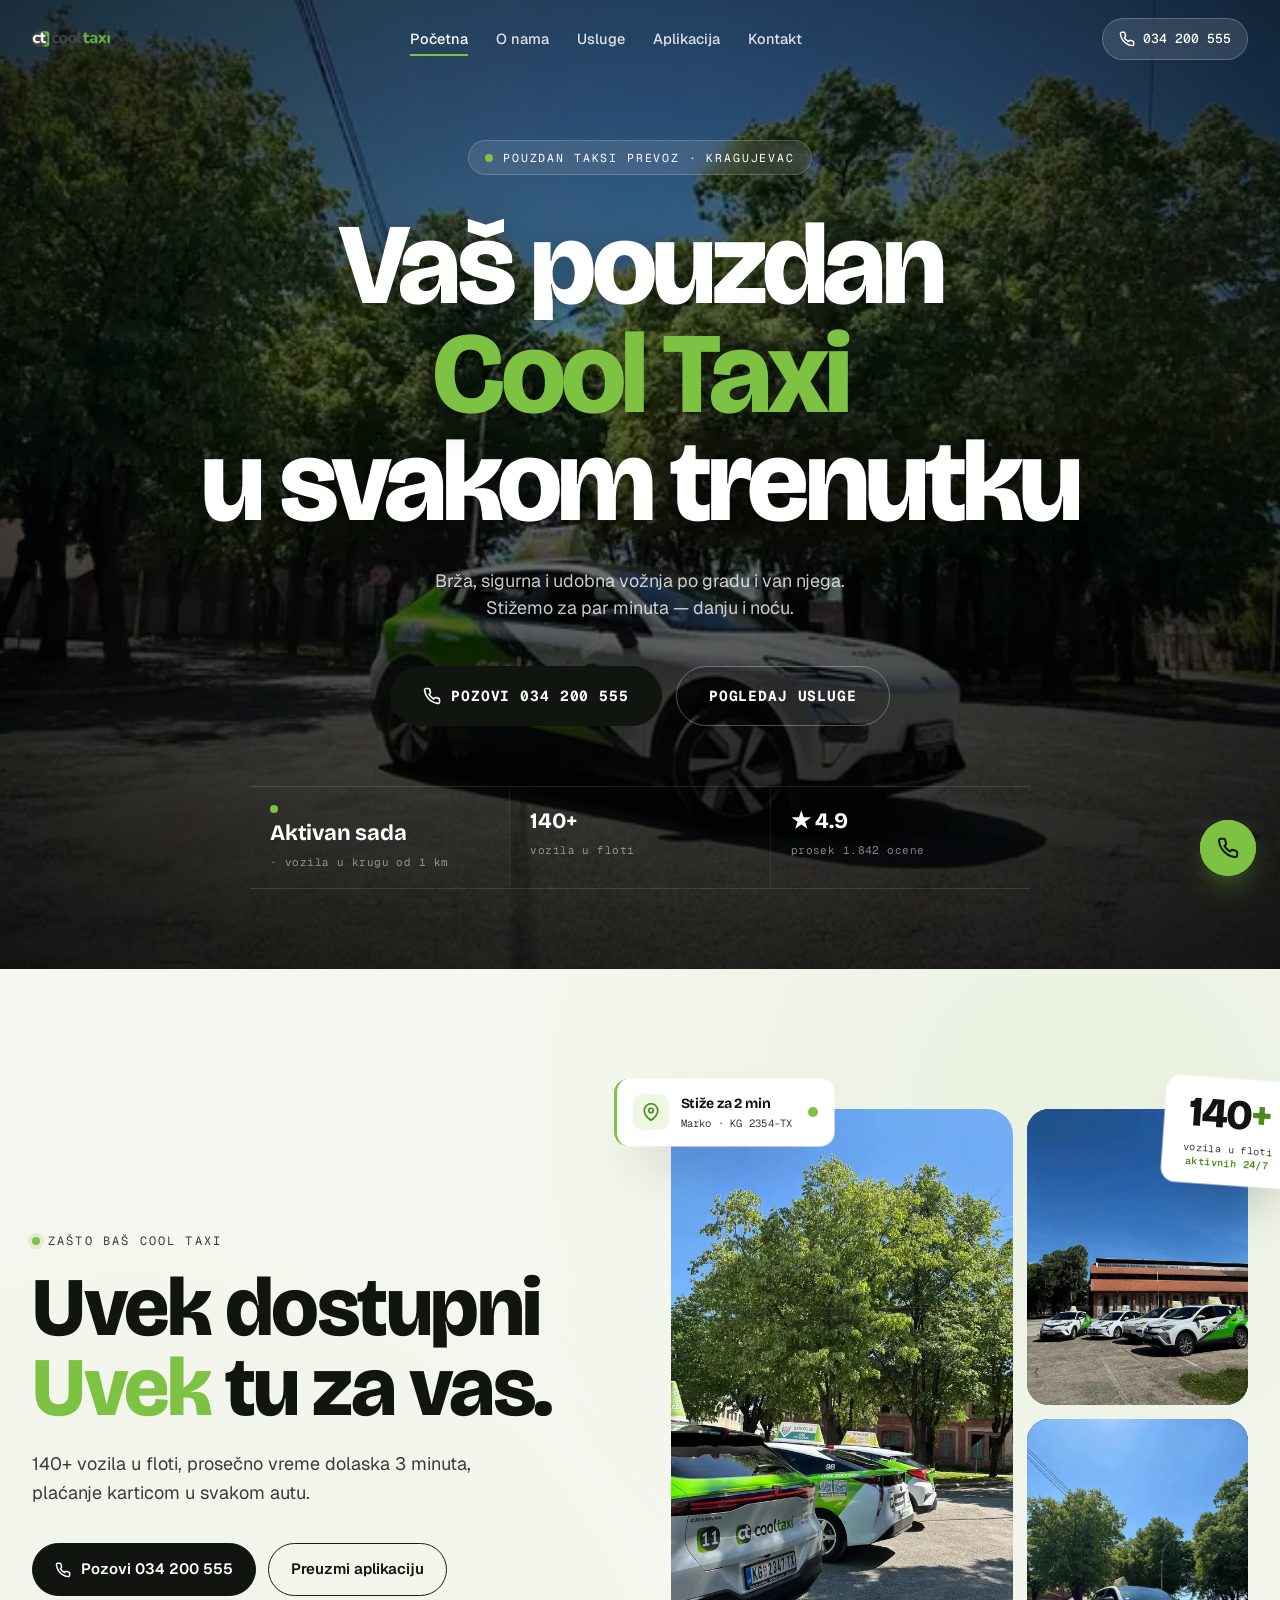
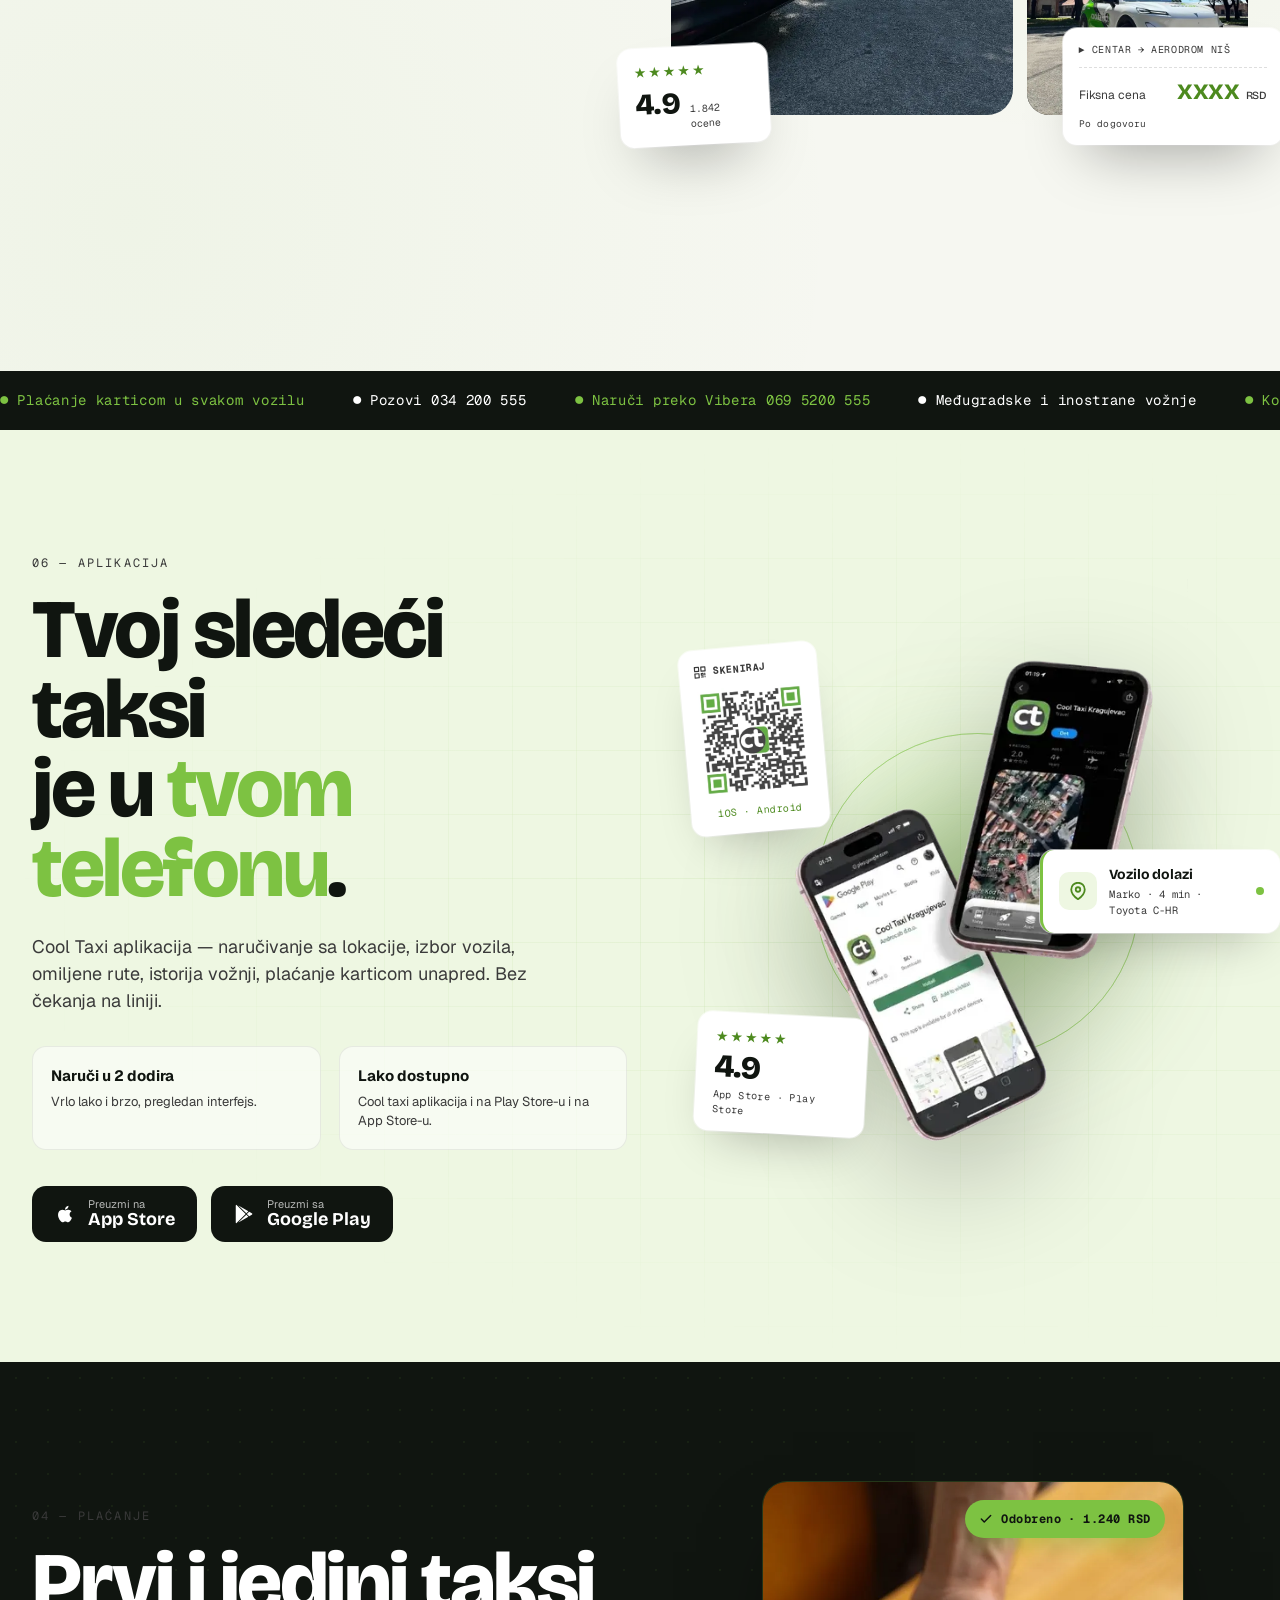
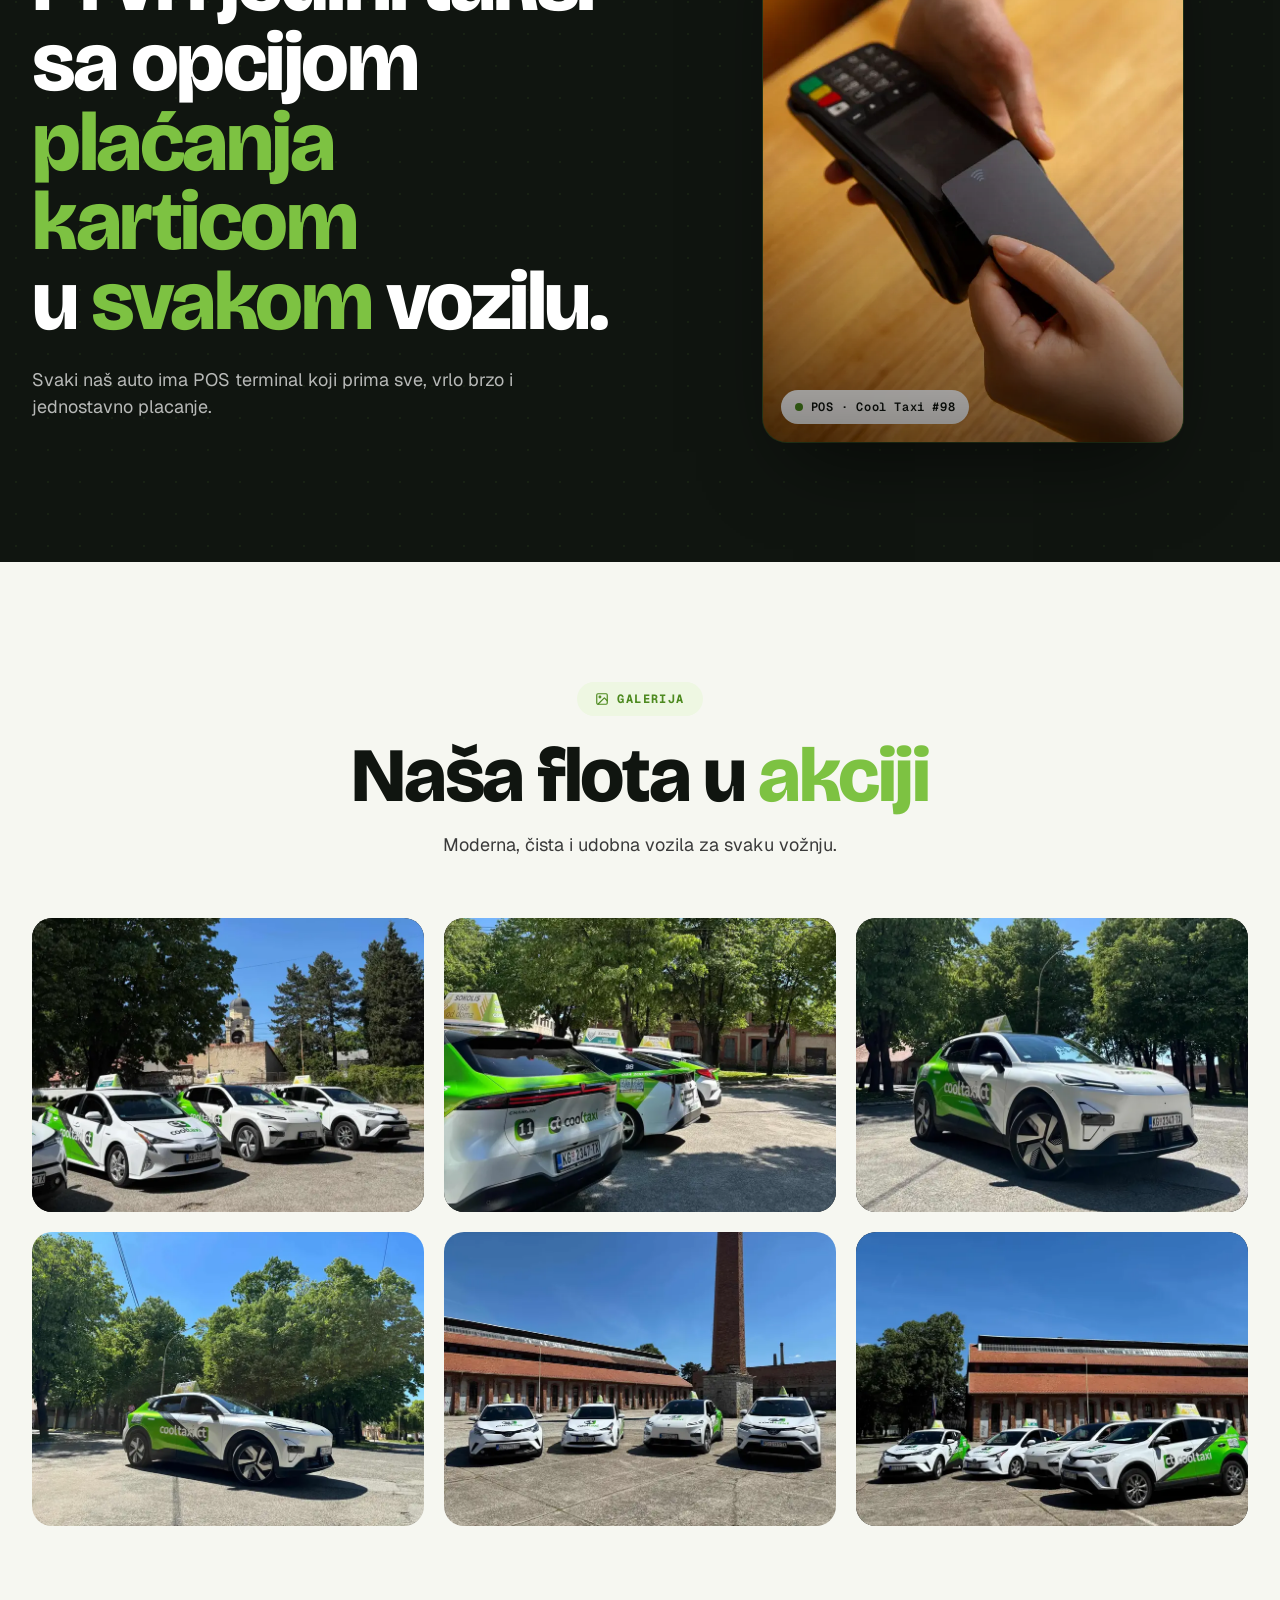
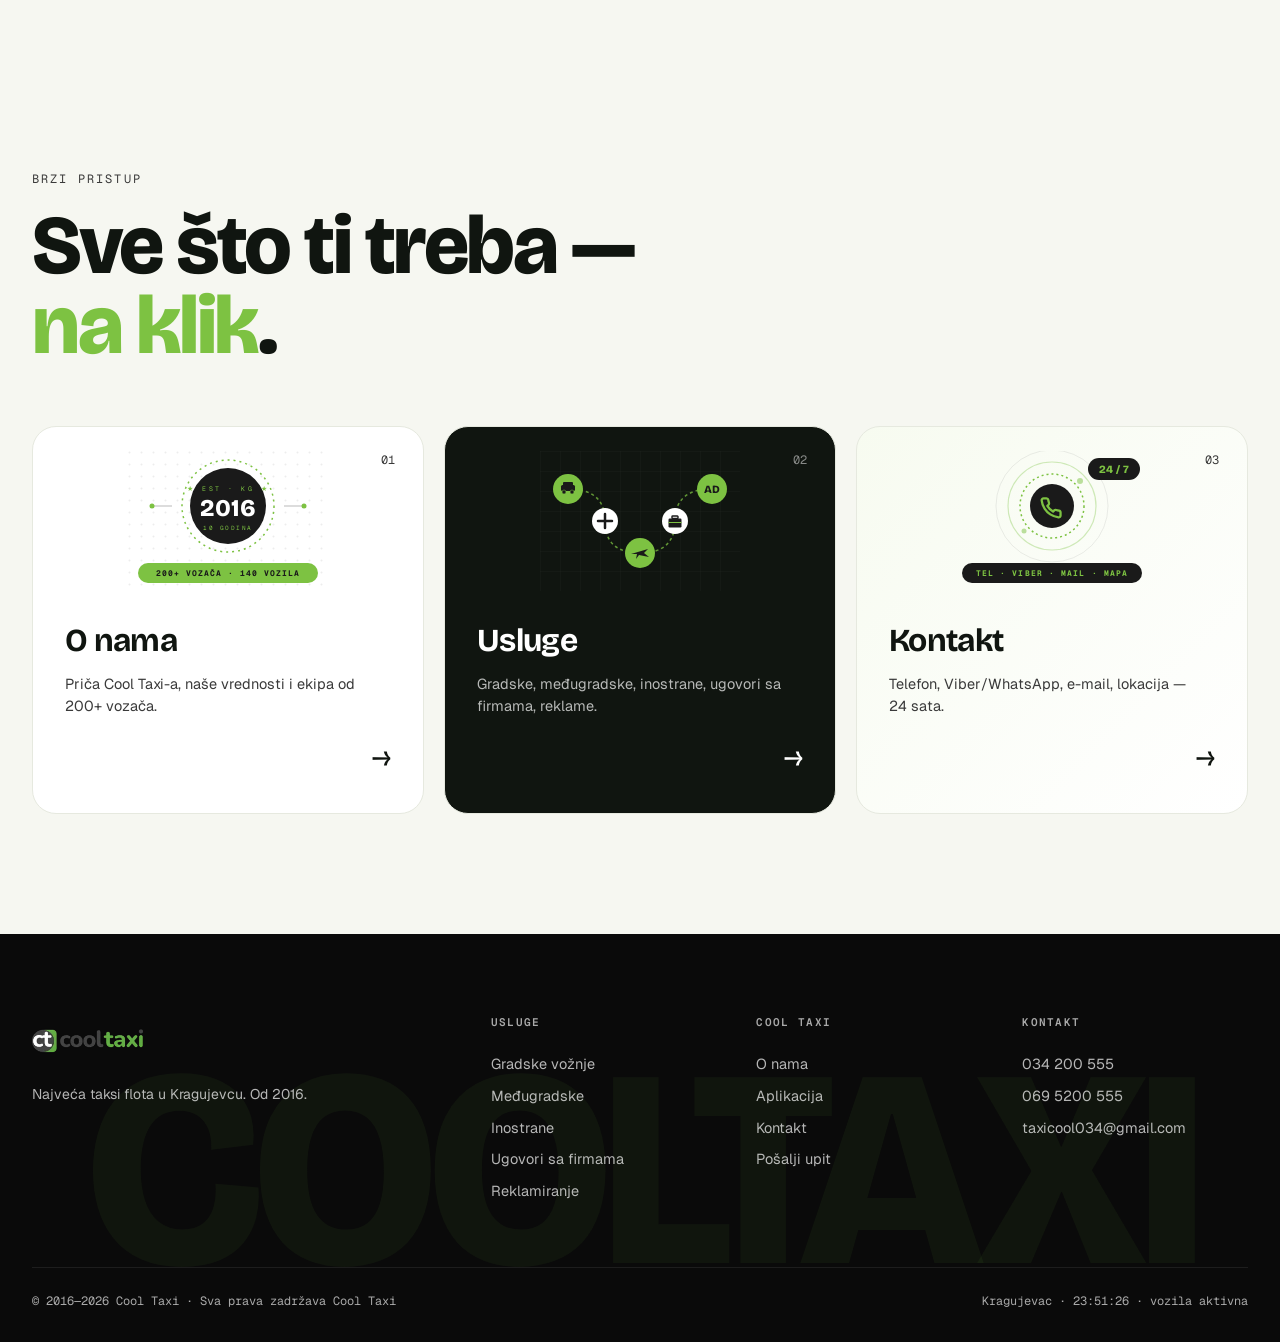
==== commit 0e82d86f: "Inline nav + footer into every page, slim script.js to interactivity only - Replace <div id="site-na" ====
--- a/index.html
+++ b/index.html
@@ -235,7 +235,25 @@
 </head>
 <body data-page="home">
 
-<div id="site-nav"></div>
+<header class="nav" id="nav">
+  <a class="brand" href="/" aria-label="Cool Taxi">
+    <img src="assets/logo.webp" alt="Cool Taxi" class="brand-logo" width="200" height="97" decoding="async">
+  </a>
+  <nav class="nav-links">
+    <a href="/" data-p="home" class="active">Početna</a>
+    <a href="/o-nama" data-p="about">O nama</a>
+    <a href="/usluge" data-p="services">Usluge</a>
+    <a href="/aplikacija" data-p="app">Aplikacija</a>
+    <a href="/kontakt" data-p="contact">Kontakt</a>
+  </nav>
+  <a href="tel:034200555" class="nav-cta">
+    <svg viewBox="0 0 24 24" width="16" height="16" fill="none" stroke="currentColor" stroke-width="2.2" stroke-linecap="round" stroke-linejoin="round"><path d="M22 16.92v3a2 2 0 0 1-2.18 2 19.79 19.79 0 0 1-8.63-3.07 19.5 19.5 0 0 1-6-6 19.79 19.79 0 0 1-3.07-8.67A2 2 0 0 1 4.11 2h3a2 2 0 0 1 2 1.72 12.84 12.84 0 0 0 .7 2.81 2 2 0 0 1-.45 2.11L8.09 9.91a16 16 0 0 0 6 6l1.27-1.27a2 2 0 0 1 2.11-.45 12.84 12.84 0 0 0 2.81.7A2 2 0 0 1 22 16.92z"/></svg>
+    034 200 555
+  </a>
+  <button class="nav-burger" id="burger" aria-label="Meni">
+    <span></span><span></span><span></span>
+  </button>
+</header>
 
 <section class="hero hero-video" id="home" data-screen-label="01 Hero">
   <div class="hero-video-bg">
@@ -627,7 +645,46 @@
   </div>
 </section>
 
-<div id="site-foot"></div>
+<footer class="foot">
+  <div class="foot-top">
+    <div class="foot-brand">
+      <img src="assets/logo.webp" alt="Cool Taxi" class="brand-logo big" width="200" height="97" loading="lazy" decoding="async">
+      <p>Najveća taksi flota u Kragujevcu. Od 2016.</p>
+    </div>
+    <div class="foot-cols">
+      <div>
+        <h4 class="foot-col-h">Usluge</h4>
+        <a href="/usluge">Gradske vožnje</a>
+        <a href="/usluge">Međugradske</a>
+        <a href="/usluge">Inostrane</a>
+        <a href="/usluge">Ugovori sa firmama</a>
+        <a href="/usluge">Reklamiranje</a>
+      </div>
+      <div>
+        <h4 class="foot-col-h">Cool Taxi</h4>
+        <a href="/o-nama">O nama</a>
+        <a href="/aplikacija">Aplikacija</a>
+        <a href="/kontakt">Kontakt</a>
+        <a href="/usluge#zahtev">Pošalji upit</a>
+      </div>
+      <div>
+        <h4 class="foot-col-h">Kontakt</h4>
+        <a href="tel:034200555">034 200 555</a>
+        <a href="https://wa.me/381695200555">069 5200 555</a>
+        <a href="mailto:taxicool034@gmail.com">taxicool034@gmail.com</a>
+      </div>
+    </div>
+  </div>
+  <div class="foot-bottom">
+    <span>© 2016—2026 Cool Taxi · Sva prava zadržava Cool Taxi</span>
+    <span class="foot-time" id="foot-time">— : —</span>
+  </div>
+  <div class="foot-watermark">COOLTAXI</div>
+</footer>
+<a href="tel:034200555" class="fab" aria-label="Pozovi 034 200 555">
+  <svg viewBox="0 0 24 24" width="22" height="22" fill="none" stroke="currentColor" stroke-width="2.2" stroke-linecap="round" stroke-linejoin="round"><path d="M22 16.92v3a2 2 0 0 1-2.18 2 19.79 19.79 0 0 1-8.63-3.07 19.5 19.5 0 0 1-6-6 19.79 19.79 0 0 1-3.07-8.67A2 2 0 0 1 4.11 2h3a2 2 0 0 1 2 1.72 12.84 12.84 0 0 0 .7 2.81 2 2 0 0 1-.45 2.11L8.09 9.91a16 16 0 0 0 6 6l1.27-1.27a2 2 0 0 1 2.11-.45 12.84 12.84 0 0 0 2.81.7A2 2 0 0 1 22 16.92z"/></svg>
+  <span class="fab-pulse"></span>
+</a>
 <script src="script.js" defer></script>
 </body>
 </html>
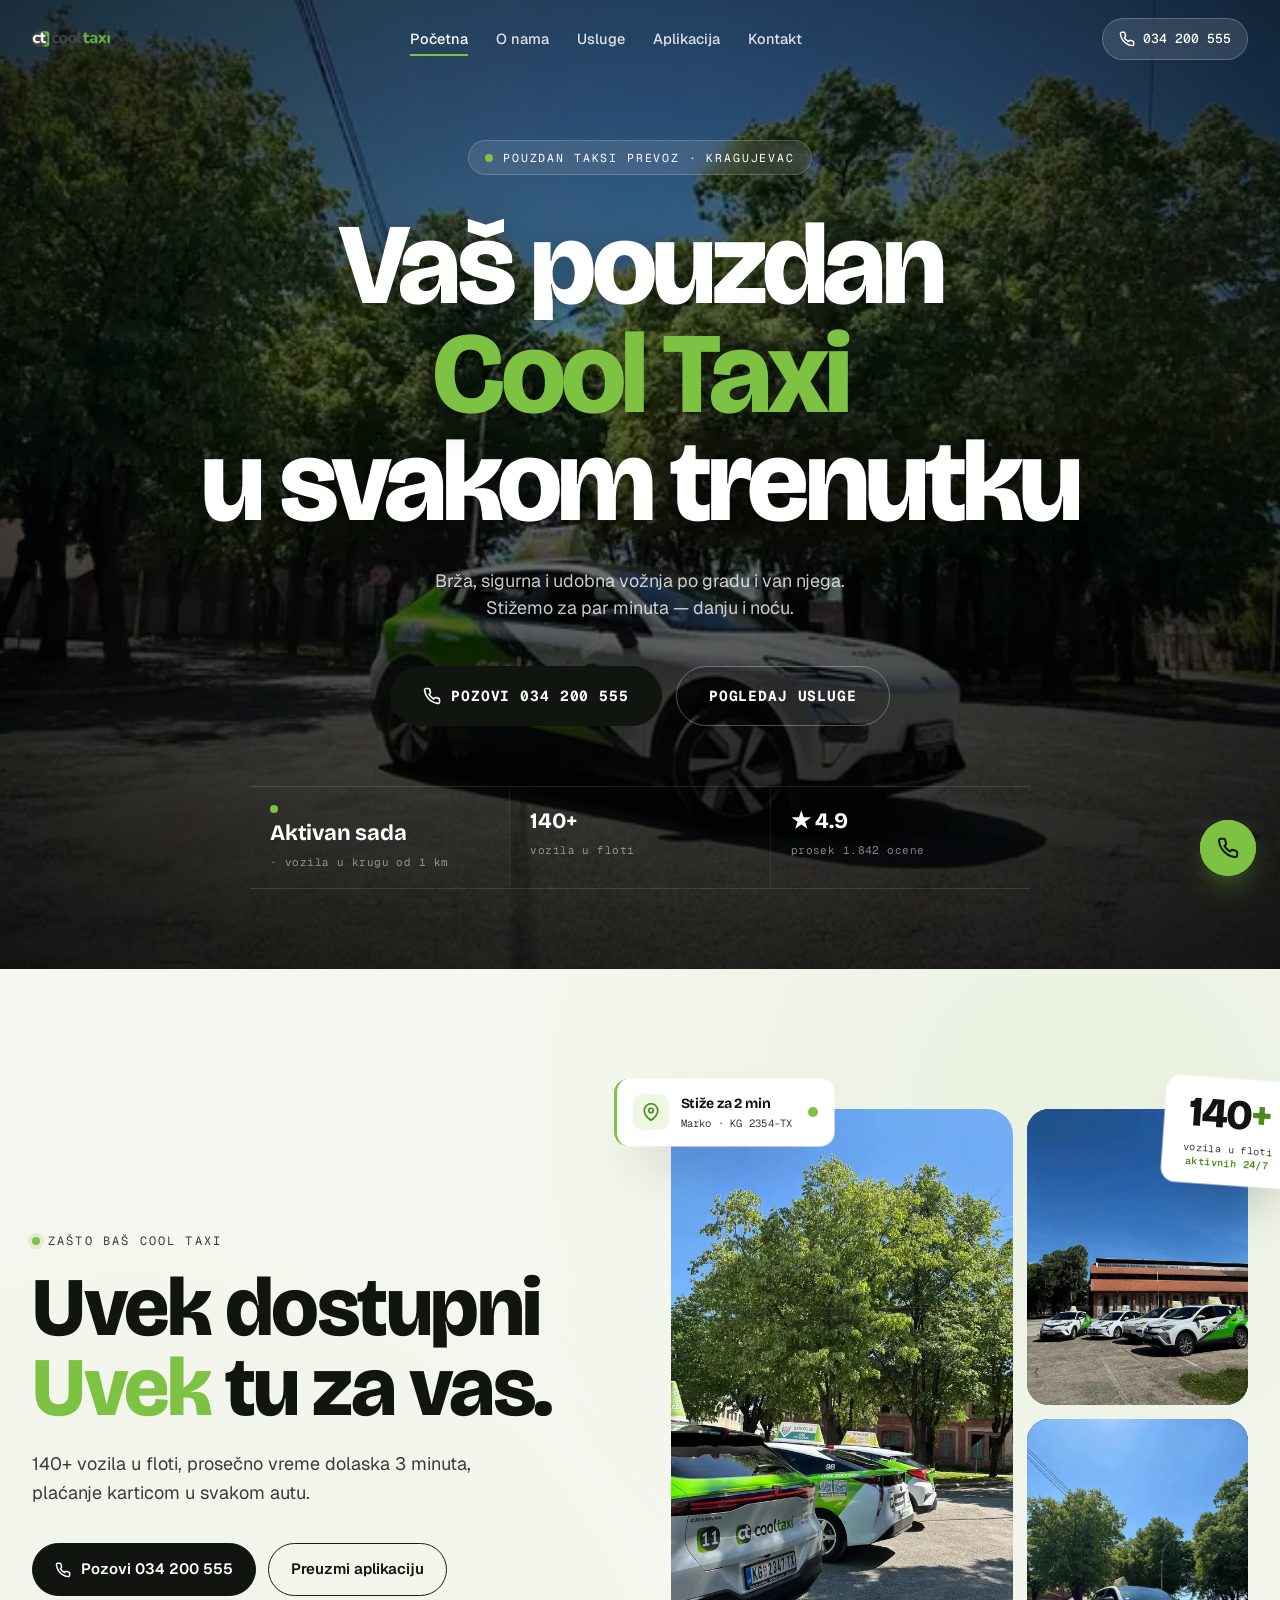
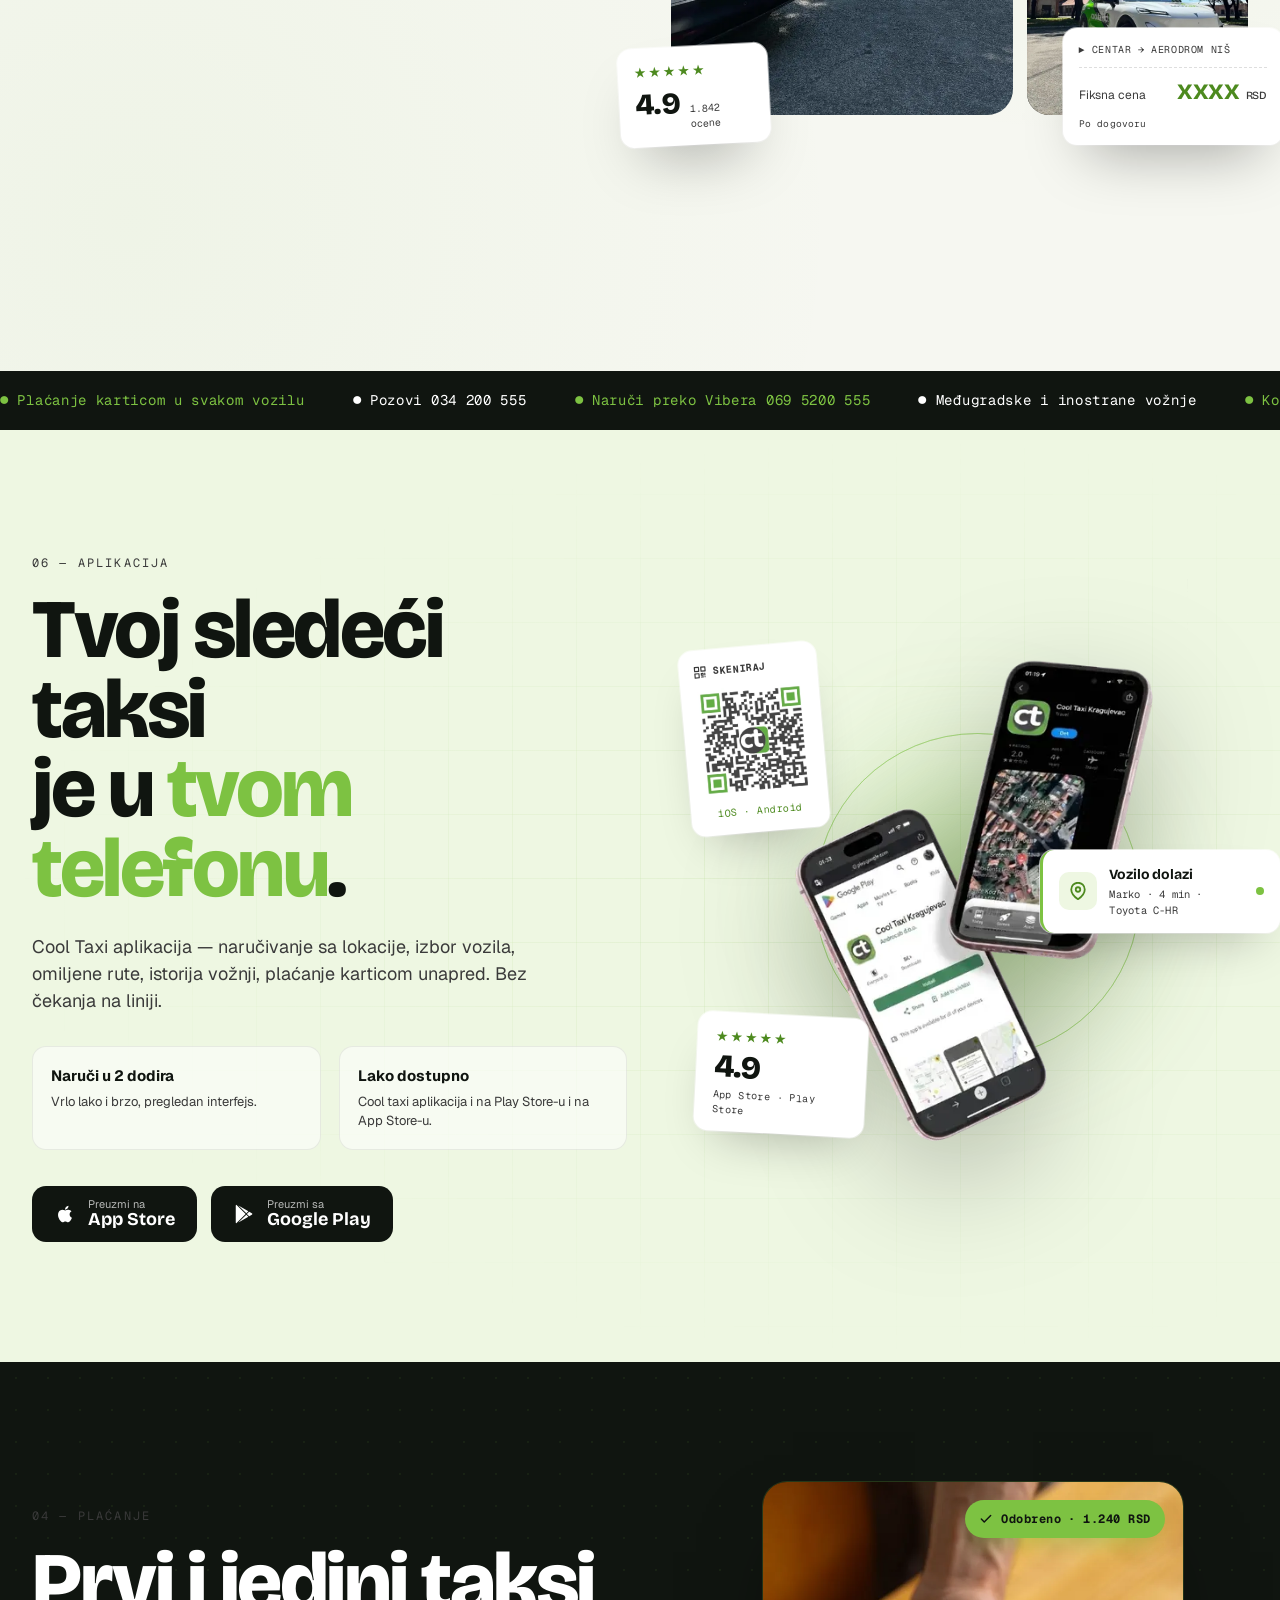
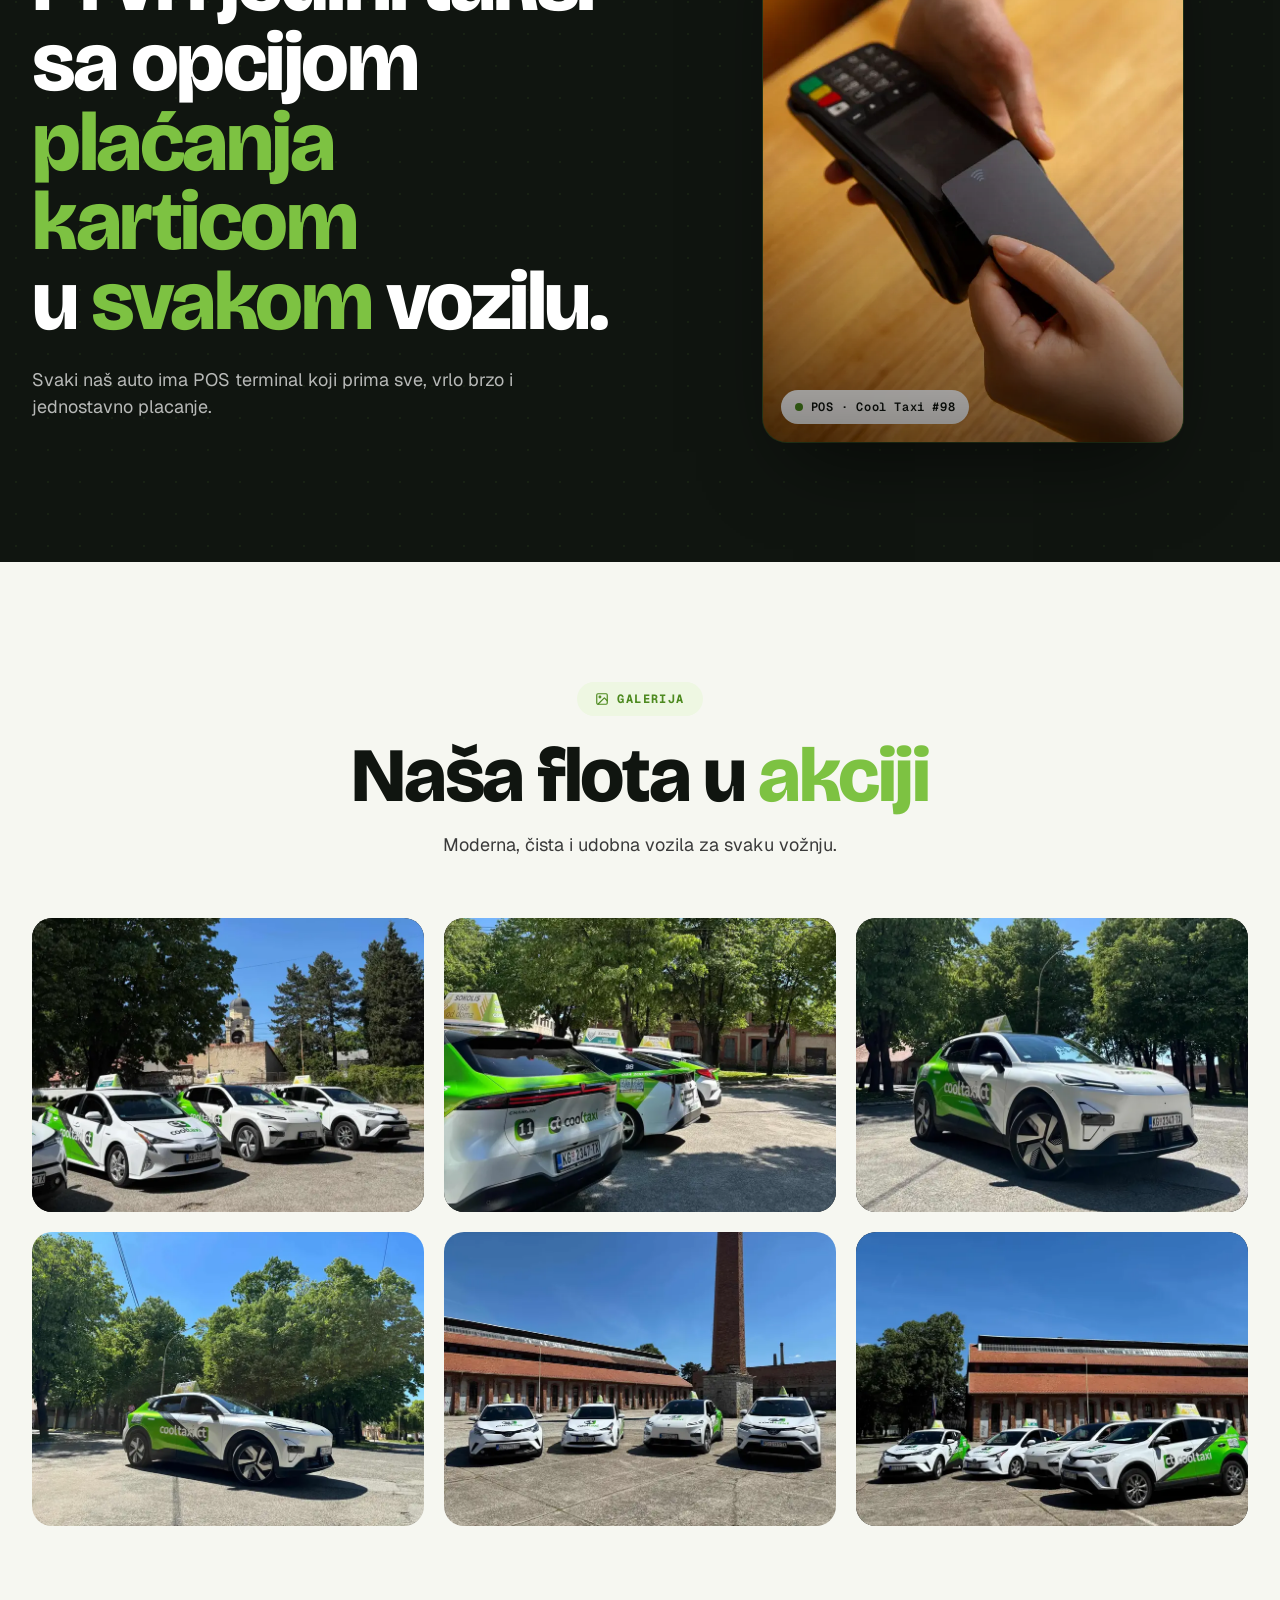
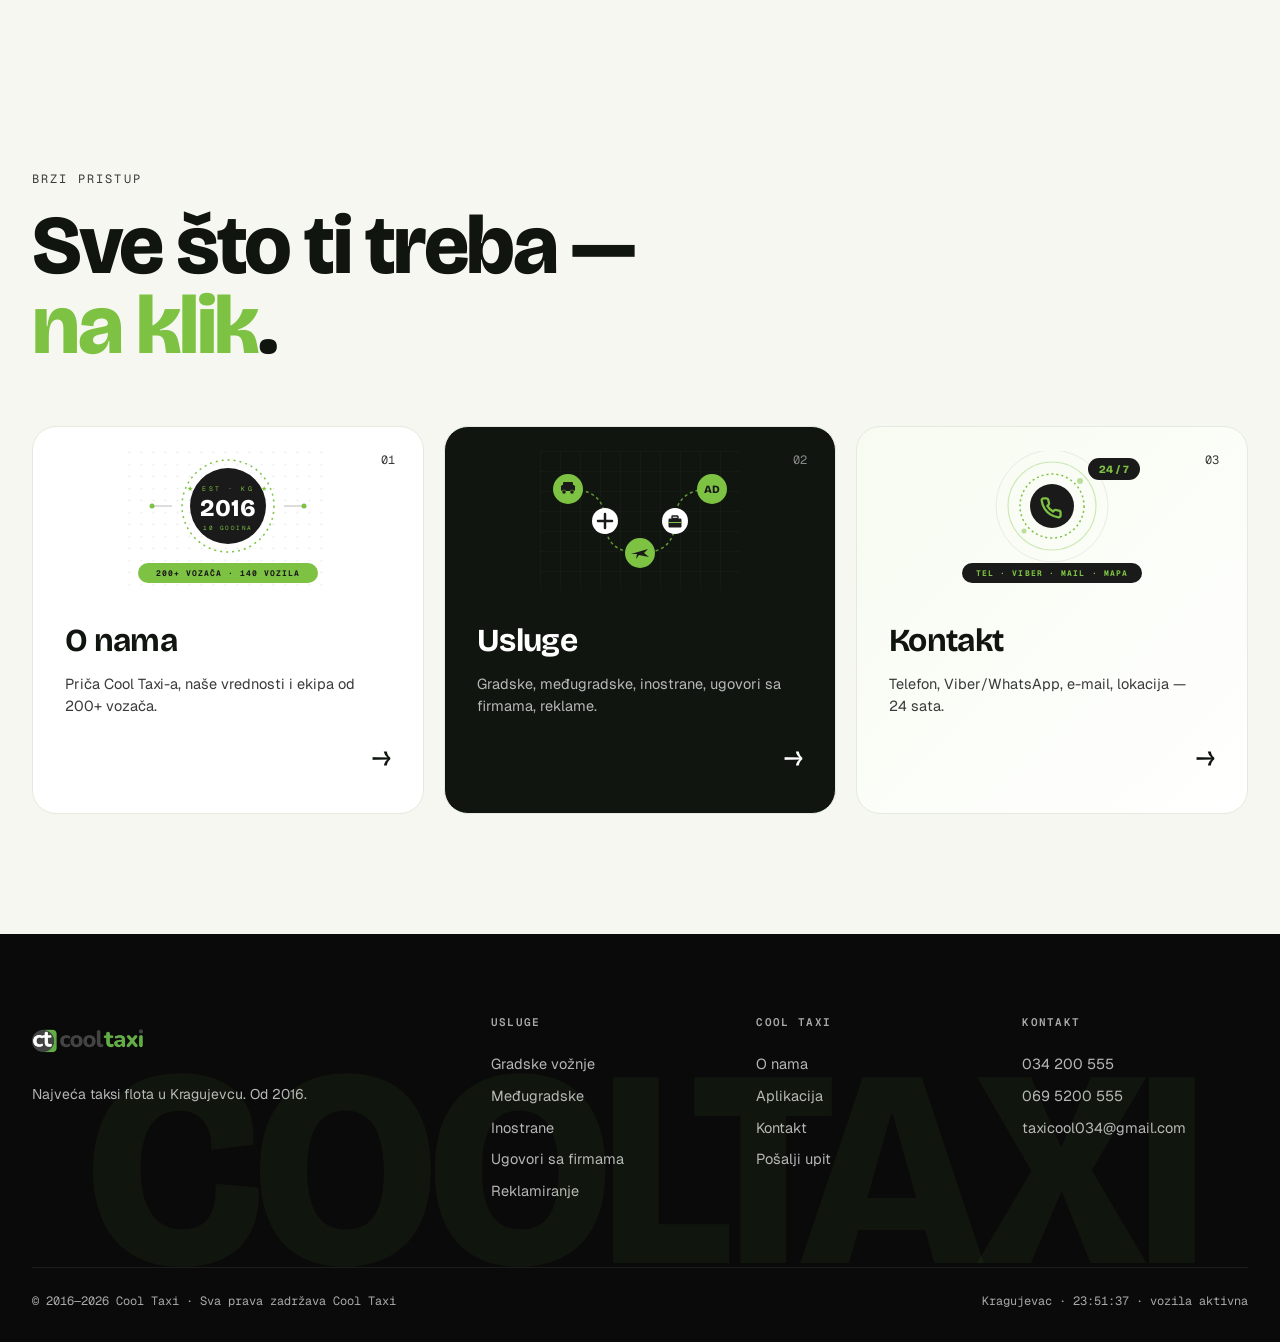
==== commit 4e9c7811: "Inline critical CSS for index.html hero, async-load full styles.css - Embed ~4KB of above-the-fold C" ====
--- a/index.html
+++ b/index.html
@@ -59,7 +59,60 @@
 <!-- Async fonts (non-render-blocking) -->
 <link rel="preload" href="https://fonts.googleapis.com/css2?family=Bricolage+Grotesque:wght@400;500;600;700;800&family=Geist+Mono:wght@400;500&family=Geist:wght@400;500;600;700&display=swap" as="style" onload="this.onload=null;this.rel='stylesheet'">
 <noscript><link href="https://fonts.googleapis.com/css2?family=Bricolage+Grotesque:wght@400;500;600;700;800&family=Geist+Mono:wght@400;500&family=Geist:wght@400;500;600;700&display=swap" rel="stylesheet"></noscript>
-<link rel="stylesheet" href="styles.css">
+
+<!-- Critical CSS inline — paints hero before styles.css downloads -->
+<style>
+:root{--green:#7DC242;--green-deep:#4d8a1f;--green-soft:#eef7e2;--ink:#101510;--ink-2:#1a1a1a;--ink-3:#3a3a3a;--line:#e6e9df;--bg:#f6f7f1;--white:#fff}
+*{box-sizing:border-box;margin:0;padding:0}
+html{scroll-behavior:smooth}
+body{font-family:"Geist","Inter",system-ui,sans-serif;background:var(--bg);color:var(--ink);font-size:16px;line-height:1.5;overflow-x:hidden}
+a{color:inherit;text-decoration:none}
+em{font-style:normal;color:var(--green-deep)}
+img{max-width:100%}
+.brand-logo{height:38px;width:auto;display:block}
+.nav{position:fixed;top:0;left:0;right:0;z-index:50;display:flex;align-items:center;justify-content:space-between;padding:18px 32px;background:transparent;border-bottom:1px solid transparent;transition:background .3s,border-color .3s,padding .25s}
+.nav.scrolled{background:rgba(246,247,241,.88);backdrop-filter:blur(14px);-webkit-backdrop-filter:blur(14px);border-bottom-color:var(--line);padding:12px 32px}
+body[data-page="home"] .nav:not(.scrolled) .nav-links a{color:rgba(255,255,255,.85)}
+body[data-page="home"] .nav:not(.scrolled) .nav-links a.active{color:#fff}
+body[data-page="home"] .nav:not(.scrolled) .nav-cta{background:rgba(255,255,255,.12);color:#fff;border:1px solid rgba(255,255,255,.22)}
+body[data-page="home"] .nav:not(.scrolled) .nav-burger span{background:#fff}
+.brand{display:flex;align-items:center;gap:10px}
+.nav-links{display:flex;gap:28px}
+.nav-links a{font-size:14.5px;font-weight:500;color:var(--ink-3);padding:6px 0}
+.nav-cta{display:inline-flex;align-items:center;gap:8px;background:var(--ink);color:#fff;padding:10px 16px;border-radius:999px;font-family:"Geist Mono",monospace;font-size:13px;font-weight:500}
+.nav-burger{display:none;flex-direction:column;gap:5px;background:none;border:0;cursor:pointer;padding:8px}
+.nav-burger span{display:block;width:22px;height:2px;background:var(--ink);border-radius:2px}
+.btn{display:inline-flex;align-items:center;gap:10px;padding:14px 22px;border-radius:999px;font-weight:600;font-size:15px;border:1.5px solid transparent;cursor:pointer}
+.btn-primary{background:var(--ink);color:#fff;border-color:var(--ink)}
+.btn-ghost{background:transparent;color:var(--ink);border-color:var(--ink-2)}
+.btn-ghost.light{border-color:rgba(255,255,255,.3);color:#fff}
+.btn-xl{padding:18px 32px;font-size:14.5px;letter-spacing:.06em;font-family:"Geist Mono",monospace;font-weight:700;text-transform:uppercase}
+.hero-video{position:relative;min-height:100vh;padding:140px 32px 80px;background:#0a0a08;overflow:hidden;display:flex;flex-direction:column;justify-content:center;isolation:isolate}
+.hero-video-bg{position:absolute;inset:0;z-index:-1;overflow:hidden;background:#0a0a08}
+.hero-video-bg video,.hero-video-poster{position:absolute;inset:0;width:100%;height:100%;object-fit:cover;filter:saturate(1.05) contrast(1.05);transform:scale(1.02)}
+.hero-video-poster{z-index:0}
+.hero-video-bg video{z-index:1;opacity:0;transition:opacity .4s}
+.hero-video-bg video.is-ready{opacity:1}
+.hero-video-overlay{position:absolute;inset:0;background:radial-gradient(ellipse at 50% 35%,rgba(0,0,0,.25) 0%,rgba(0,0,0,.55) 60%,rgba(0,0,0,.78) 100%),linear-gradient(180deg,rgba(10,10,8,.35) 0%,rgba(10,10,8,.2) 35%,rgba(10,10,8,.6) 100%)}
+.hero-video-inner{position:relative;z-index:2;max-width:920px;margin:0 auto;text-align:center;color:#fff}
+.hero-eyebrow{display:inline-flex;align-items:center;gap:10px;padding:8px 16px;border-radius:999px;font-family:"Geist Mono",monospace;font-size:12px;letter-spacing:.08em}
+.hero-video .hero-eyebrow.light{background:rgba(255,255,255,.1);border:1px solid rgba(255,255,255,.18);color:#fff;margin-bottom:36px;font-size:11.5px;letter-spacing:.16em}
+.hero-eyebrow .dot{width:8px;height:8px;border-radius:50%;background:var(--green)}
+.hero-mega{font-family:"Bricolage Grotesque",sans-serif;font-weight:800;font-size:clamp(48px,9vw,140px);line-height:.94;letter-spacing:-.04em;color:#fff;margin:0 0 32px;text-shadow:0 4px 40px rgba(0,0,0,.35)}
+.hero-mega em{font-style:normal;color:var(--green);display:inline-block}
+.hero-mega-sub{max-width:620px;margin:0 auto 44px;font-size:clamp(16px,1.4vw,20px);line-height:1.5;color:rgba(255,255,255,.78)}
+.hero-video .hero-cta-row{display:flex;justify-content:center;flex-wrap:wrap;margin-bottom:60px;gap:14px}
+.hero-quick-meta{display:flex;justify-content:center;flex-wrap:wrap;max-width:780px;margin:0 auto;border-top:1px solid rgba(255,255,255,.12);border-bottom:1px solid rgba(255,255,255,.12)}
+.hero-quick-meta>div{flex:1;padding:18px 20px;text-align:left;border-right:1px solid rgba(255,255,255,.08);display:flex;flex-direction:column;gap:4px;font-size:13px;color:rgba(255,255,255,.7)}
+.hero-quick-meta>div:last-child{border-right:none}
+.hero-quick-meta b{font-family:"Bricolage Grotesque",sans-serif;font-size:22px;font-weight:700;color:#fff;display:flex;align-items:center;gap:8px}
+.hero-quick-meta i{font-style:normal;font-size:11px;color:rgba(255,255,255,.5);font-family:"Geist Mono",monospace}
+.hero-quick-meta .qm-dot{width:8px;height:8px;border-radius:50%;background:var(--green)}
+@media(max-width:720px){.nav{padding:14px 18px}.nav-cta{display:none}.nav-burger{display:flex}.hero-video{padding:120px 18px 80px;min-height:90vh}.hero-video .hero-cta-row{flex-direction:column;align-items:stretch}.btn-xl{justify-content:center;padding:16px 22px}}
+</style>
+
+<link rel="preload" href="styles.css" as="style" onload="this.onload=null;this.rel='stylesheet'">
+<noscript><link rel="stylesheet" href="styles.css"></noscript>
 
 <!-- JSON-LD: Organization + WebSite + LocalBusiness/TaxiService + FAQ -->
 <script type="application/ld+json">
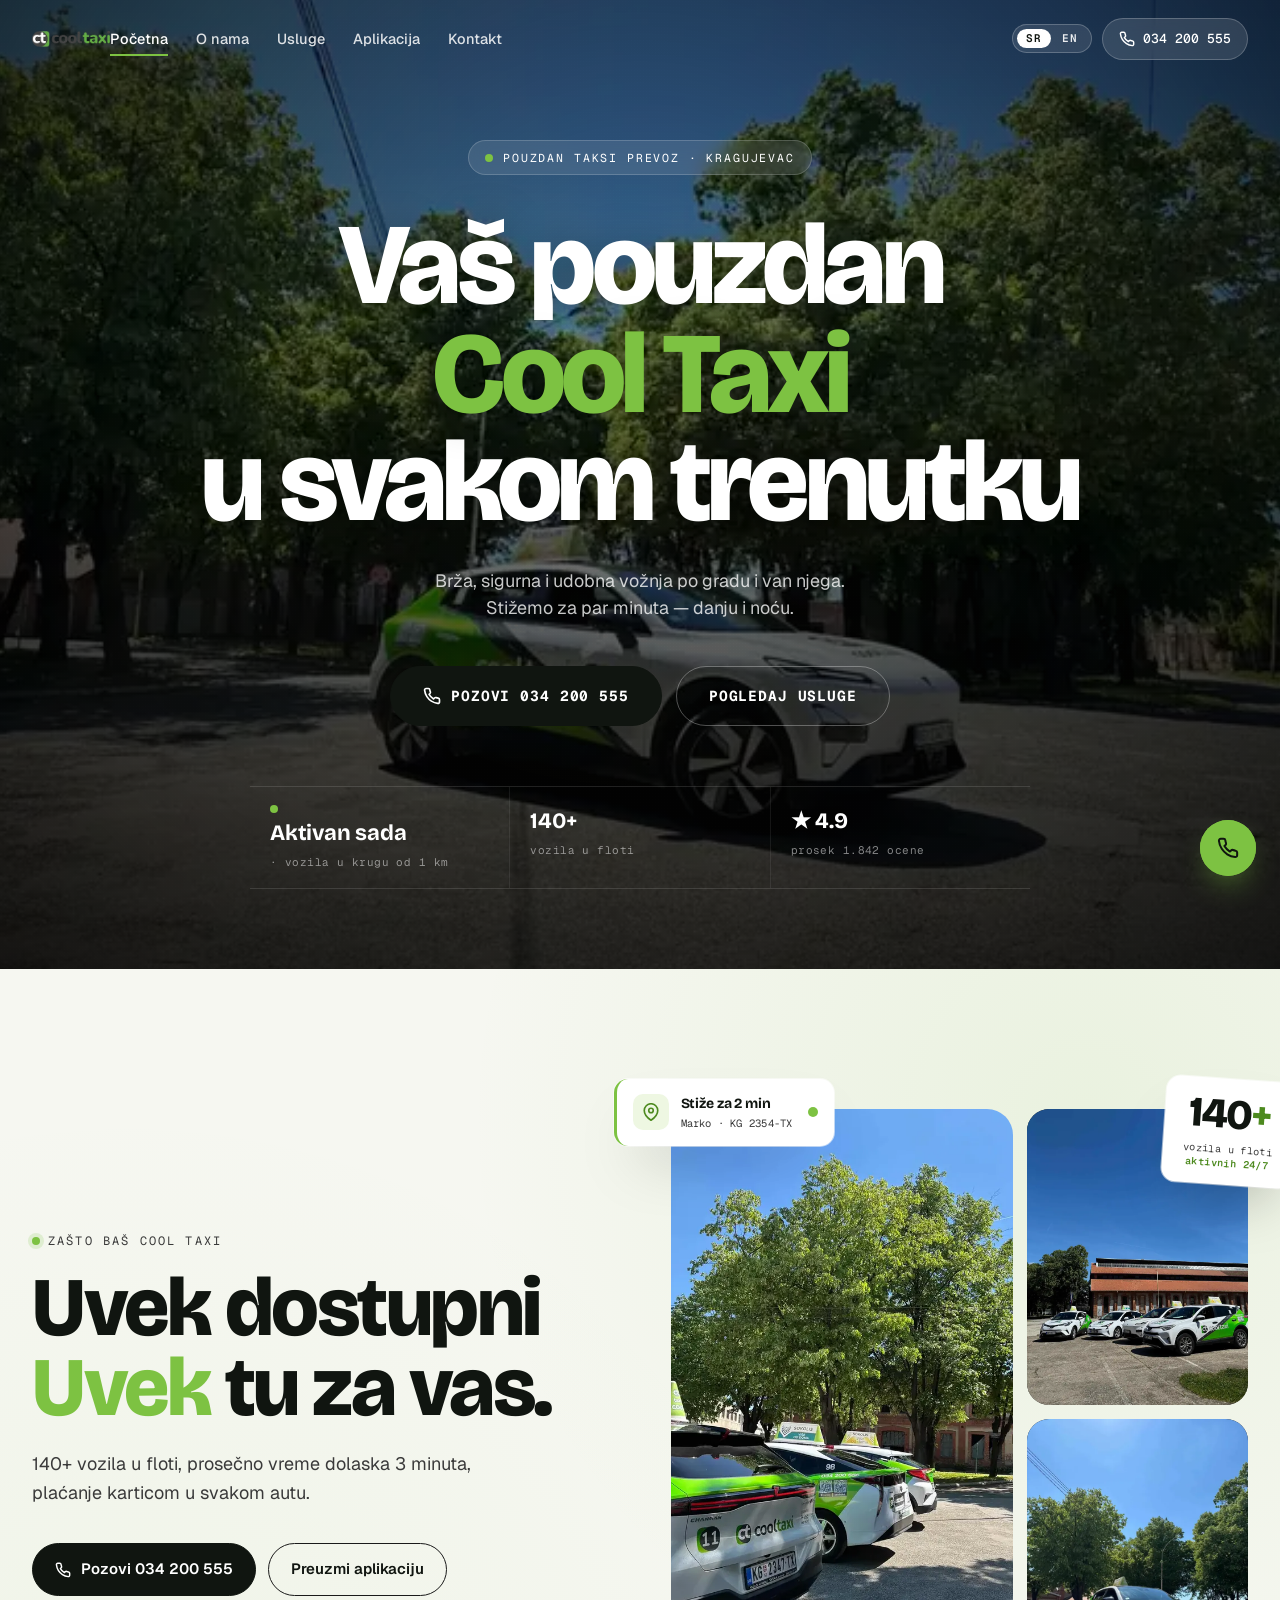
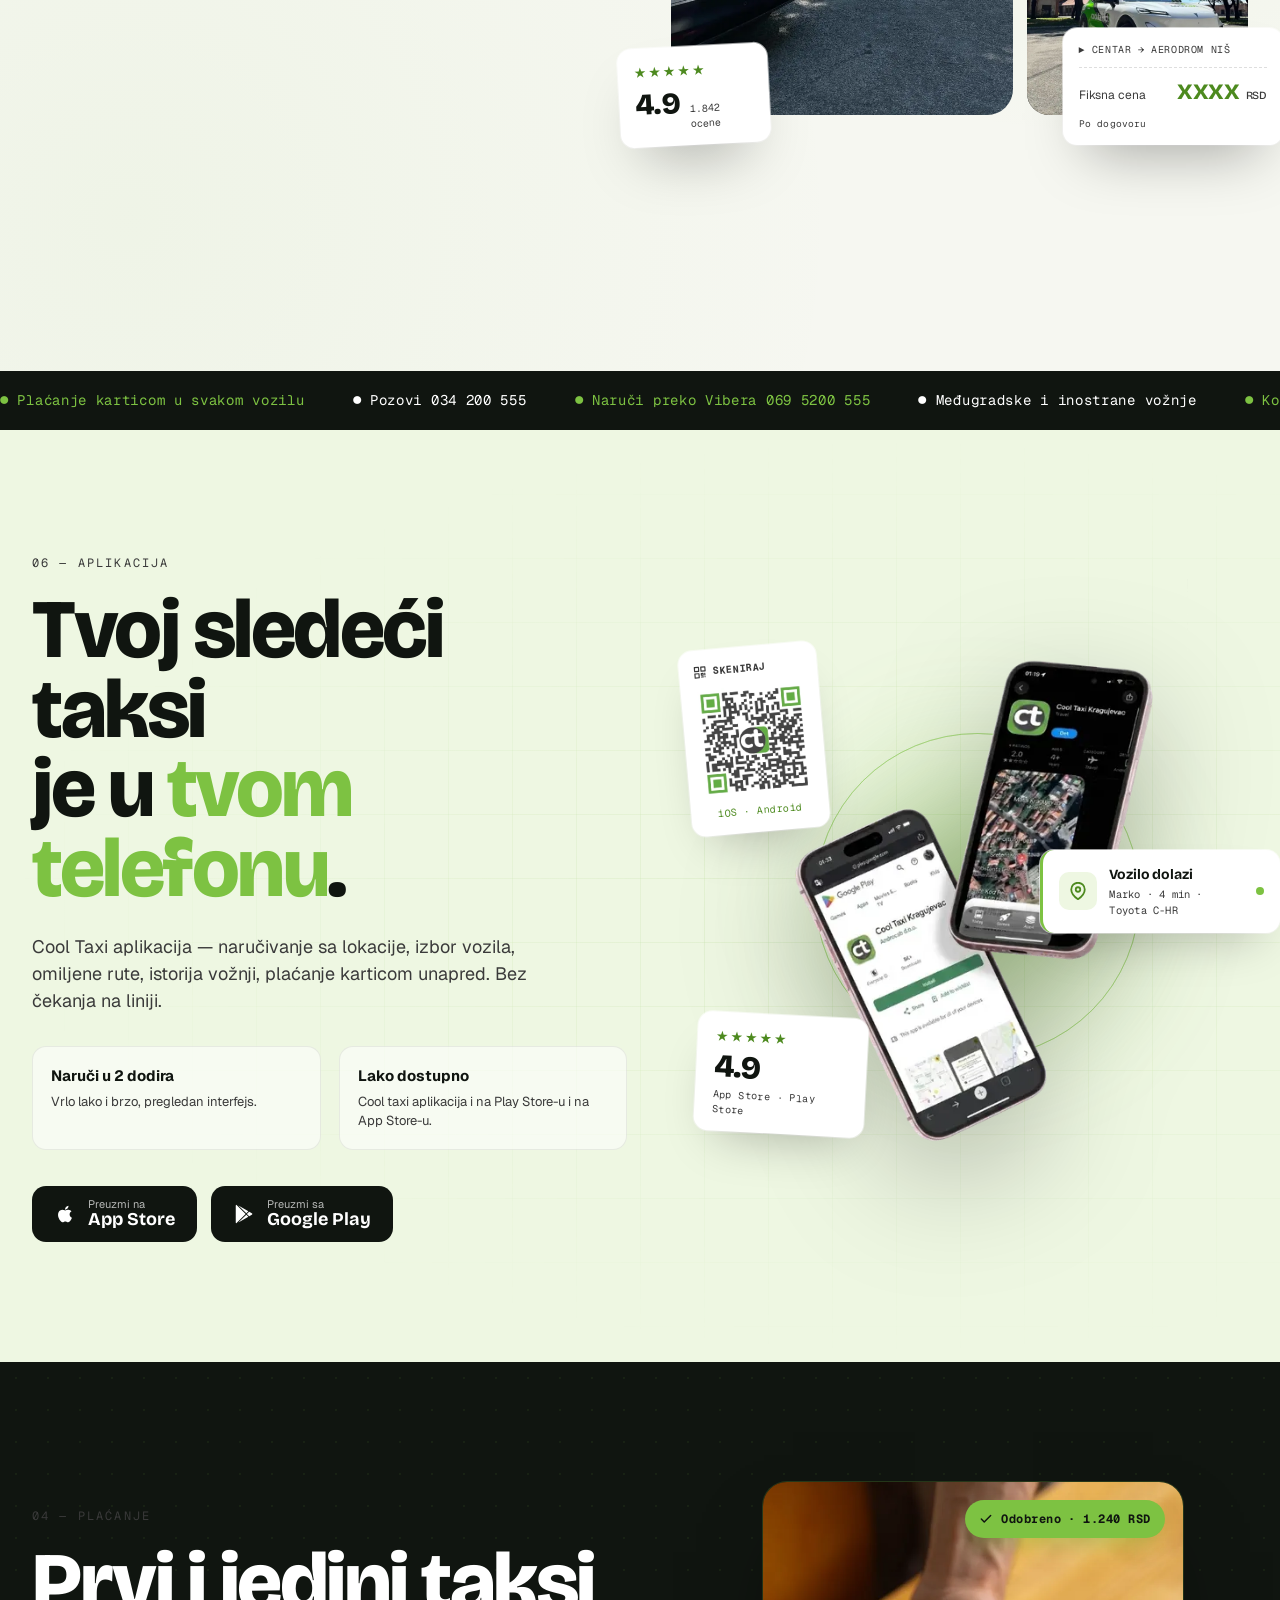
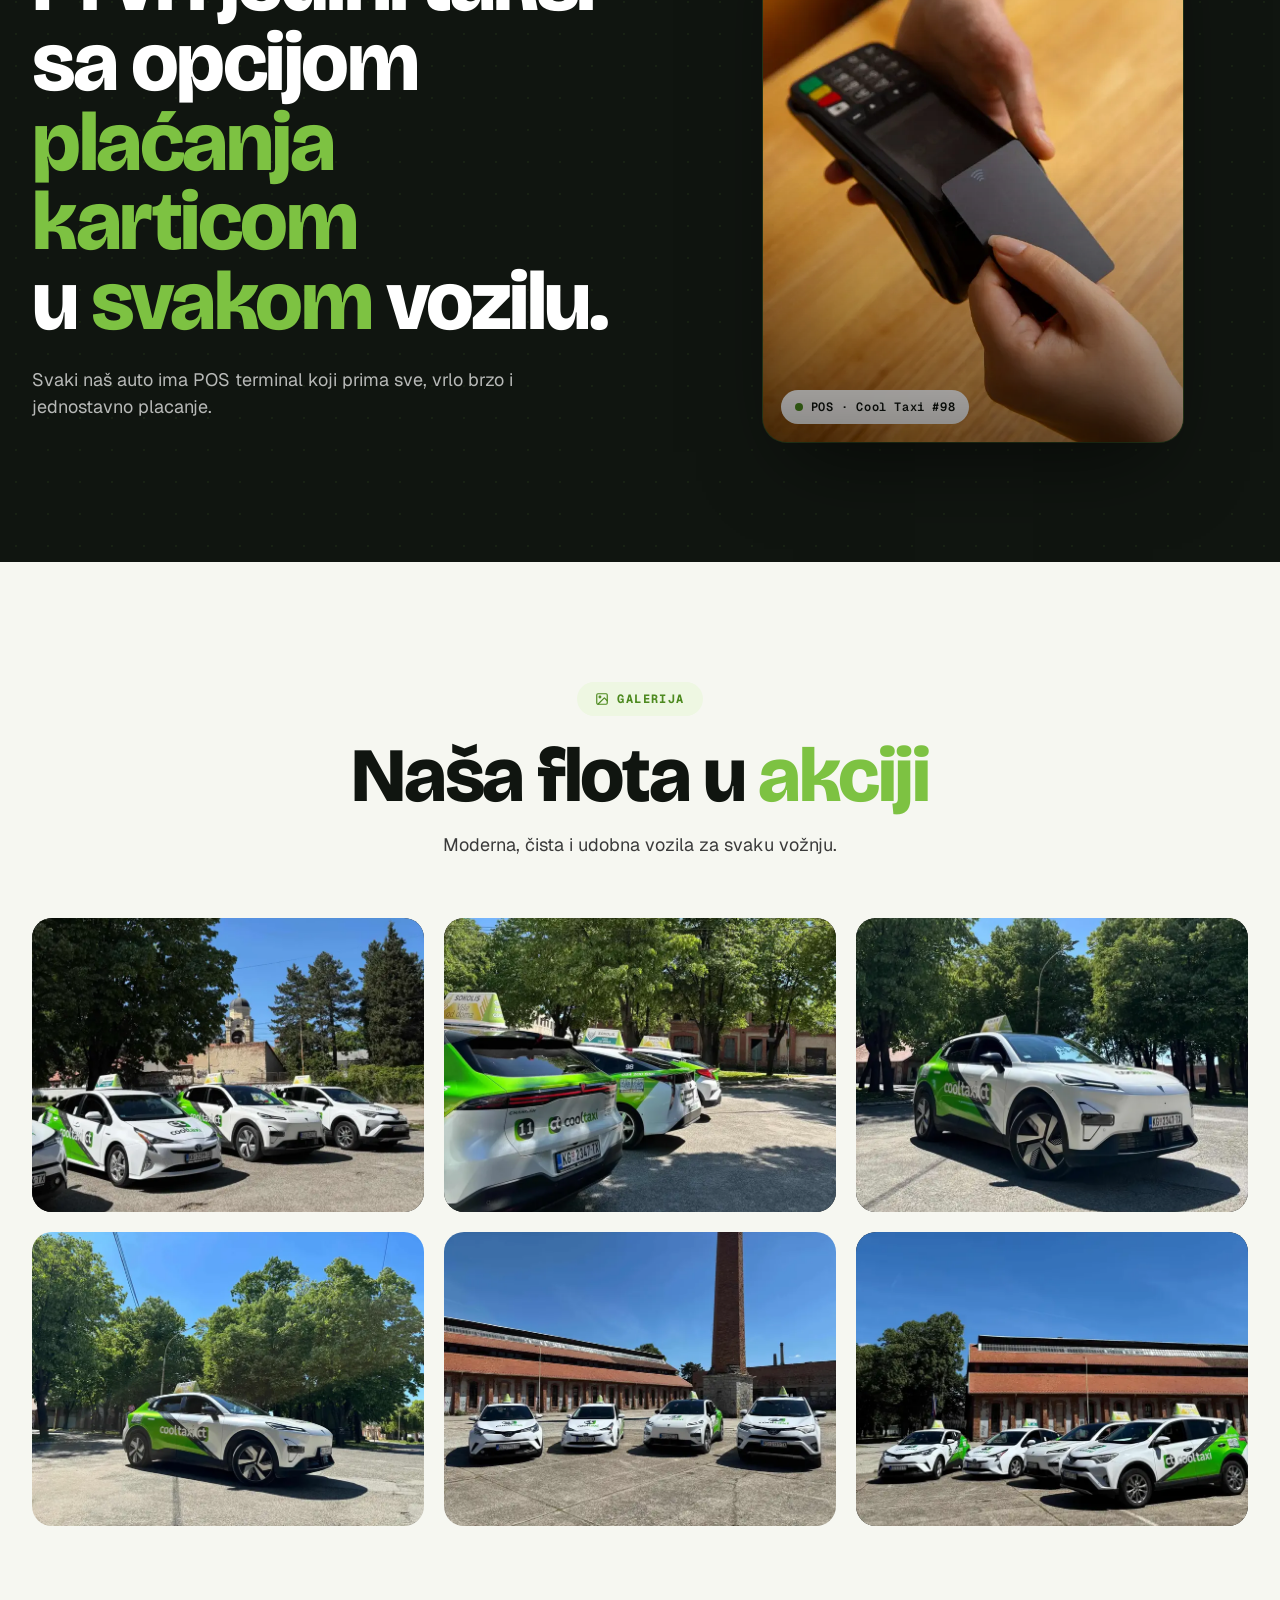
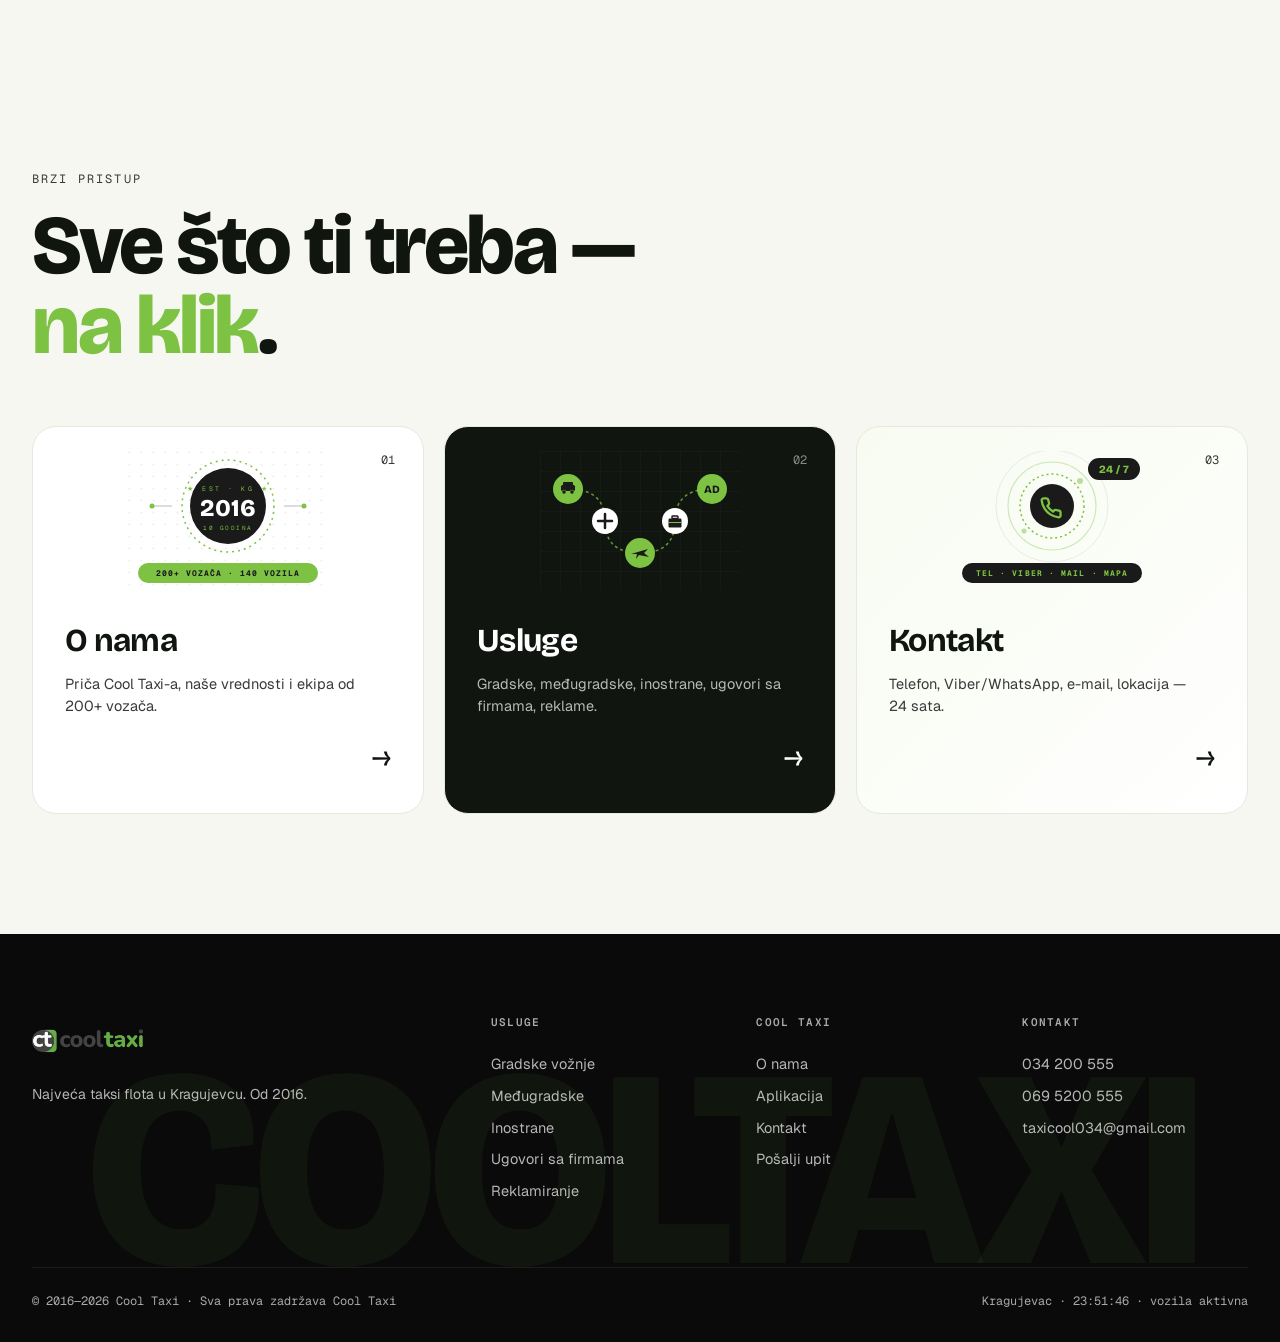
==== commit fc98af05: "Add SR/EN language switch with natural English translations across the site i18n.js handles data-en " ====
--- a/index.html
+++ b/index.html
@@ -4,8 +4,8 @@
 <meta charset="utf-8">
 <meta name="viewport" content="width=device-width, initial-scale=1">
 
-<title>Taxi Kragujevac — Cool Taxi · 034 200 555 · Taksi prevoz 24/7</title>
-<meta name="description" content="Cool Taxi Kragujevac — taksi prevoz 24/7. Pozovi 034 200 555 ili Viber 069 5200 555. Gradske, međugradske i inostrane vožnje. 140+ vozila, plaćanje karticom, dolazak za 3 minuta.">
+<title data-en="Taxi Kragujevac — Cool Taxi · 034 200 555 · Taxi 24/7">Taxi Kragujevac — Cool Taxi · 034 200 555 · Taksi prevoz 24/7</title>
+<meta name="description" content="Cool Taxi Kragujevac — taksi prevoz 24/7. Pozovi 034 200 555 ili Viber 069 5200 555. Gradske, međugradske i inostrane vožnje. 140+ vozila, plaćanje karticom, dolazak za 3 minuta." data-en-content="Cool Taxi Kragujevac — taxi rides 24/7. Call 034 200 555 or Viber 069 5200 555. City, intercity and cross-border rides. 140+ cars, card payments, arriving in 3 minutes.">
 <meta name="keywords" content="taxi kragujevac, taksi kragujevac, cool taxi, cool taxi kragujevac, taxi prevoz kragujevac, prevoz kragujevac, taxi kg, kragujevac taxi, taksi kg, taksi prevoz, jeftin taxi kragujevac, taksi 034, taksi za aerodrom, međugradski taksi kragujevac">
 <meta name="author" content="Cool Taxi Kragujevac">
 <meta name="publisher" content="Cool Taxi Kragujevac">
@@ -29,19 +29,19 @@
 <!-- Open Graph -->
 <meta property="og:type" content="website">
 <meta property="og:site_name" content="Cool Taxi Kragujevac">
-<meta property="og:title" content="Cool Taxi Kragujevac — Taksi prevoz 24/7 · 034 200 555">
-<meta property="og:description" content="Najveća taksi flota u Kragujevcu — 140+ vozila, dolazak za 3 minuta, plaćanje karticom u svakom autu. Gradske, međugradske i inostrane vožnje.">
+<meta property="og:title" content="Cool Taxi Kragujevac — Taksi prevoz 24/7 · 034 200 555" data-en-content="Cool Taxi Kragujevac — Taxi rides 24/7 · 034 200 555">
+<meta property="og:description" content="Najveća taksi flota u Kragujevcu — 140+ vozila, dolazak za 3 minuta, plaćanje karticom u svakom autu. Gradske, međugradske i inostrane vožnje." data-en-content="The largest taxi fleet in Kragujevac — 140+ cars, arriving in 3 minutes, card payments in every car. City, intercity and cross-border rides.">
 <meta property="og:url" content="https://taxikragujevac.com/">
 <meta property="og:image" content="https://taxikragujevac.com/assets/hero-car.webp">
 <meta property="og:image:width" content="1200">
 <meta property="og:image:height" content="630">
-<meta property="og:image:alt" content="Cool Taxi Kragujevac — taksi prevoz">
+<meta property="og:image:alt" content="Cool Taxi Kragujevac — taksi prevoz" data-en-content="Cool Taxi Kragujevac — taxi service">
 <meta property="og:locale" content="sr_RS">
 
 <!-- Twitter -->
 <meta name="twitter:card" content="summary_large_image">
-<meta name="twitter:title" content="Cool Taxi Kragujevac — Taksi prevoz 24/7">
-<meta name="twitter:description" content="140+ vozila, dolazak za 3 minuta, plaćanje karticom. Pozovi 034 200 555.">
+<meta name="twitter:title" content="Cool Taxi Kragujevac — Taksi prevoz 24/7" data-en-content="Cool Taxi Kragujevac — Taxi rides 24/7">
+<meta name="twitter:description" content="140+ vozila, dolazak za 3 minuta, plaćanje karticom. Pozovi 034 200 555." data-en-content="140+ cars, arriving in 3 minutes, card payments. Call 034 200 555.">
 <meta name="twitter:image" content="https://taxikragujevac.com/assets/hero-car.webp">
 
 <!-- Favicon -->
@@ -113,6 +113,8 @@
 
 <link rel="preload" href="styles.css" as="style" onload="this.onload=null;this.rel='stylesheet'">
 <noscript><link rel="stylesheet" href="styles.css"></noscript>
+
+<script src="i18n.js" defer></script>
 
 <!-- JSON-LD: Organization + WebSite + LocalBusiness/TaxiService + FAQ -->
 <script type="application/ld+json">
@@ -293,17 +295,21 @@
     <img src="assets/logo.webp" alt="Cool Taxi" class="brand-logo" width="200" height="97" decoding="async">
   </a>
   <nav class="nav-links">
-    <a href="/" data-p="home" class="active">Početna</a>
-    <a href="/o-nama" data-p="about">O nama</a>
-    <a href="/usluge" data-p="services">Usluge</a>
-    <a href="/aplikacija" data-p="app">Aplikacija</a>
-    <a href="/kontakt" data-p="contact">Kontakt</a>
+    <a href="/" data-p="home" class="active" data-en="Home">Početna</a>
+    <a href="/o-nama" data-p="about" data-en="About">O nama</a>
+    <a href="/usluge" data-p="services" data-en="Services">Usluge</a>
+    <a href="/aplikacija" data-p="app" data-en="App">Aplikacija</a>
+    <a href="/kontakt" data-p="contact" data-en="Contact">Kontakt</a>
   </nav>
+  <button class="lang-switch" type="button" aria-label="Promeni jezik">
+    <span class="lang-opt" data-l="sr">SR</span>
+    <span class="lang-opt" data-l="en">EN</span>
+  </button>
   <a href="tel:034200555" class="nav-cta">
     <svg viewBox="0 0 24 24" width="16" height="16" fill="none" stroke="currentColor" stroke-width="2.2" stroke-linecap="round" stroke-linejoin="round"><path d="M22 16.92v3a2 2 0 0 1-2.18 2 19.79 19.79 0 0 1-8.63-3.07 19.5 19.5 0 0 1-6-6 19.79 19.79 0 0 1-3.07-8.67A2 2 0 0 1 4.11 2h3a2 2 0 0 1 2 1.72 12.84 12.84 0 0 0 .7 2.81 2 2 0 0 1-.45 2.11L8.09 9.91a16 16 0 0 0 6 6l1.27-1.27a2 2 0 0 1 2.11-.45 12.84 12.84 0 0 0 2.81.7A2 2 0 0 1 22 16.92z"/></svg>
     034 200 555
   </a>
-  <button class="nav-burger" id="burger" aria-label="Meni">
+  <button class="nav-burger" id="burger" aria-label="Meni" data-en-aria-label="Menu">
     <span></span><span></span><span></span>
   </button>
 </header>
@@ -320,34 +326,34 @@
 
   <div class="hero-video-inner">
     <div class="hero-eyebrow light">
-      <span class="dot"></span> POUZDAN TAKSI PREVOZ · KRAGUJEVAC
+      <span class="dot"></span> <span data-en="RELIABLE TAXI · KRAGUJEVAC">POUZDAN TAKSI PREVOZ · KRAGUJEVAC</span>
     </div>
 
     <h1 class="hero-mega">
-      Vaš pouzdan<br>
+      <span data-en="Your reliable">Vaš pouzdan</span><br>
       <em>Cool Taxi</em><br>
-      u svakom trenutku
+      <span data-en="whenever you need one">u svakom trenutku</span>
     </h1>
 
     <p class="hero-mega-sub">
-      Brža, sigurna i udobna vožnja po gradu i van njega.<br>
-      Stižemo za par minuta — danju i noću.
+      <span data-en="Faster, safer, comfier rides — around town or out of it.">Brža, sigurna i udobna vožnja po gradu i van njega.</span><br>
+      <span data-en="We're there in minutes — day or night.">Stižemo za par minuta — danju i noću.</span>
     </p>
 
     <div class="hero-cta-row">
       <a href="tel:034200555" class="btn btn-primary btn-xl">
         <svg viewBox="0 0 24 24" width="18" height="18" fill="none" stroke="currentColor" stroke-width="2.2" stroke-linecap="round" stroke-linejoin="round"><path d="M22 16.92v3a2 2 0 0 1-2.18 2 19.79 19.79 0 0 1-8.63-3.07 19.5 19.5 0 0 1-6-6 19.79 19.79 0 0 1-3.07-8.67A2 2 0 0 1 4.11 2h3a2 2 0 0 1 2 1.72 12.84 12.84 0 0 0 .7 2.81 2 2 0 0 1-.45 2.11L8.09 9.91a16 16 0 0 0 6 6l1.27-1.27a2 2 0 0 1 2.11-.45 12.84 12.84 0 0 0 2.81.7A2 2 0 0 1 22 16.92z"/></svg>
-        POZOVI 034 200 555
+        <span data-en="CALL 034 200 555">POZOVI 034 200 555</span>
       </a>
-      <a href="/usluge" class="btn btn-ghost btn-xl light">
+      <a href="/usluge" class="btn btn-ghost btn-xl light" data-en="See what we do">
         Pogledaj usluge
       </a>
     </div>
 
     <div class="hero-quick-meta">
-      <div><span class="qm-dot"></span><b>Aktivan sada</b><i>· vozila u krugu od 1 km</i></div>
-      <div><b>140+</b><i>vozila u floti</i></div>
-      <div><b>★ 4.9</b><i>prosek 1.842 ocene</i></div>
+      <div><span class="qm-dot"></span><b data-en="Live right now">Aktivan sada</b><i data-en="· cars within 1 km">· vozila u krugu od 1 km</i></div>
+      <div><b>140+</b><i data-en="cars in the fleet">vozila u floti</i></div>
+      <div><b>★ 4.9</b><i data-en="from 1,842 reviews">prosek 1.842 ocene</i></div>
     </div>
   </div>
 
@@ -361,11 +367,11 @@
 
     <!-- LEVO: editorial tekst -->
     <div class="wc-text">
-      <span class="kicker"><span class="dot"></span> Zašto baš Cool Taxi</span>
-      <h2 class="big-head">Uvek dostupni<br><em>Uvek</em> tu za vas.</h2>
+      <span class="kicker"><span class="dot"></span> <span data-en="Why Cool Taxi">Zašto baš Cool Taxi</span></span>
+      <h2 class="big-head"><span data-en="Always around,">Uvek dostupni</span><br><em data-en="always">Uvek</em> <span data-en="there for you.">tu za vas.</span></h2>
       <p class="wc-lede">
-        140+ vozila u floti, prosečno vreme dolaska 3 minuta, plaćanje karticom u svakom autu.
-       
+        <span data-en="140+ cars on the road, we usually show up in about 3 minutes, and yes — you can pay by card in every single one.">140+ vozila u floti, prosečno vreme dolaska 3 minuta, plaćanje karticom u svakom autu.</span>
+
       </p>
 
 
@@ -373,18 +379,18 @@
       <div class="wc-ctas">
         <a href="tel:034200555" class="btn btn-primary">
           <svg viewBox="0 0 24 24" width="16" height="16" fill="none" stroke="currentColor" stroke-width="2.2" stroke-linecap="round" stroke-linejoin="round"><path d="M22 16.92v3a2 2 0 0 1-2.18 2 19.79 19.79 0 0 1-8.63-3.07 19.5 19.5 0 0 1-6-6 19.79 19.79 0 0 1-3.07-8.67A2 2 0 0 1 4.11 2h3a2 2 0 0 1 2 1.72 12.84 12.84 0 0 0 .7 2.81 2 2 0 0 1-.45 2.11L8.09 9.91a16 16 0 0 0 6 6l1.27-1.27a2 2 0 0 1 2.11-.45 12.84 12.84 0 0 0 2.81.7A2 2 0 0 1 22 16.92z"/></svg>
-          Pozovi 034 200 555
+          <span data-en="Call 034 200 555">Pozovi 034 200 555</span>
         </a>
-        <a href="/aplikacija" class="btn btn-ghost">Preuzmi aplikaciju</a>
+        <a href="/aplikacija" class="btn btn-ghost" data-en="Get the app">Preuzmi aplikaciju</a>
       </div>
     </div>
 
     <!-- DESNO: foto mozaik + plutajuce kartice -->
     <div class="wc-visual">
       <div class="wc-mosaic">
-        <div class="wcm-tile wcm-main"><img src="uploads/2.webp" alt="Cool Taxi vozilo" width="1200" height="1600" loading="lazy" decoding="async"></div>
-        <div class="wcm-tile wcm-side wcm-side-top"><img src="uploads/6.webp" alt="Cool Taxi vozač" width="1200" height="1600" loading="lazy" decoding="async"></div>
-        <div class="wcm-tile wcm-side wcm-side-bot"><img src="uploads/9.webp" alt="Cool Taxi flota" width="1200" height="1600" loading="lazy" decoding="async"></div>
+        <div class="wcm-tile wcm-main"><img src="uploads/2.webp" alt="Cool Taxi vozilo" data-en-alt="Cool Taxi car" width="1200" height="1600" loading="lazy" decoding="async"></div>
+        <div class="wcm-tile wcm-side wcm-side-top"><img src="uploads/6.webp" alt="Cool Taxi vozač" data-en-alt="Cool Taxi driver" width="1200" height="1600" loading="lazy" decoding="async"></div>
+        <div class="wcm-tile wcm-side wcm-side-bot"><img src="uploads/9.webp" alt="Cool Taxi flota" data-en-alt="Cool Taxi fleet" width="1200" height="1600" loading="lazy" decoding="async"></div>
       </div>
 
       <!-- ETA / live vožnja -->
@@ -393,7 +399,7 @@
           <svg viewBox="0 0 24 24" width="18" height="18" fill="none" stroke="currentColor" stroke-width="2.2" stroke-linecap="round" stroke-linejoin="round"><path d="M21 10c0 7-9 13-9 13s-9-6-9-13a9 9 0 0 1 18 0z"/><circle cx="12" cy="10" r="3"/></svg>
         </div>
         <div class="wcfeta-body">
-          <strong>Stiže za 2 min</strong>
+          <strong data-en="Arriving in 2 min">Stiže za 2 min</strong>
           <span>Marko · KG 2354-TX</span>
         </div>
         <div class="wcfeta-pulse"><span></span></div>
@@ -402,7 +408,7 @@
       <!-- Flota -->
       <div class="wc-float wc-float-fleet">
         <div class="wcff-num">140<span>+</span></div>
-        <div class="wcff-meta">vozila u floti<br><i>aktivnih 24/7</i></div>
+        <div class="wcff-meta"><span data-en="cars in the fleet">vozila u floti</span><br><i data-en="active 24/7">aktivnih 24/7</i></div>
       </div>
 
       <!-- Rating -->
@@ -410,18 +416,18 @@
         <div class="wcfr-stars">★★★★★</div>
         <div class="wcfr-body">
           <strong>4.9</strong>
-          <span>1.842 ocene</span>
+          <span data-en="1,842 reviews">1.842 ocene</span>
         </div>
       </div>
 
       <!-- Fiksna cena -->
       <div class="wc-float wc-float-price">
-        <div class="wcfp-head">► Centar → Aerodrom Niš</div>
+        <div class="wcfp-head" data-en="► Center → Niš Airport">► Centar → Aerodrom Niš</div>
         <div class="wcfp-row">
-          <span>Fiksna cena</span>
+          <span data-en="Flat rate">Fiksna cena</span>
           <strong>XXXX <i>RSD</i></strong>
         </div>
-        <div class="wcfp-foot">Po dogovoru</div>
+        <div class="wcfp-foot" data-en="By arrangement">Po dogovoru</div>
       </div>
     </div>
 
@@ -429,41 +435,41 @@
 
   <div class="wc-foot">
     <div class="hero-rotator">
-      <span>do posla</span><span>do aerodroma</span><span>do kuće</span><span>preko granice</span><span>na vreme</span>
+      <span data-en="to work">do posla</span><span data-en="to the airport">do aerodroma</span><span data-en="back home">do kuće</span><span data-en="across the border">preko granice</span><span data-en="on time">na vreme</span>
     </div>
   </div>
 </section>
 
 <div class="ticker">
   <div class="ticker-track">
-    <span>● Plaćanje karticom u svakom vozilu</span><span>● Pozovi 034 200 555</span><span>● Naruči preko Vibera 069 5200 555</span><span>● Međugradske i inostrane vožnje</span><span>● Korporativni ugovori</span><span>● Reklame na krovnim svetlima i tabletima</span>
-    <span>● Plaćanje karticom u svakom vozilu</span><span>● Pozovi 034 200 555</span><span>● Naruči preko Vibera 069 5200 555</span><span>● Međugradske i inostrane vožnje</span><span>● Korporativni ugovori</span><span>● Reklame na krovnim svetlima i tabletima</span>
+    <span data-en="● Card payments in every car">● Plaćanje karticom u svakom vozilu</span><span data-en="● Call 034 200 555">● Pozovi 034 200 555</span><span data-en="● Book on Viber 069 5200 555">● Naruči preko Vibera 069 5200 555</span><span data-en="● Intercity and cross-border rides">● Međugradske i inostrane vožnje</span><span data-en="● Corporate contracts">● Korporativni ugovori</span><span data-en="● Ads on roof signs and in-car tablets">● Reklame na krovnim svetlima i tabletima</span>
+    <span data-en="● Card payments in every car">● Plaćanje karticom u svakom vozilu</span><span data-en="● Call 034 200 555">● Pozovi 034 200 555</span><span data-en="● Book on Viber 069 5200 555">● Naruči preko Vibera 069 5200 555</span><span data-en="● Intercity and cross-border rides">● Međugradske i inostrane vožnje</span><span data-en="● Corporate contracts">● Korporativni ugovori</span><span data-en="● Ads on roof signs and in-car tablets">● Reklame na krovnim svetlima i tabletima</span>
   </div>
 </div>
 <section class="app" id="aplikacija" data-screen-label="06 Aplikacija">
   <div class="app-bg-grid"></div>
   <div class="app-inner">
     <div class="app-text">
-      <span class="kicker">06 — Aplikacija</span>
+      <span class="kicker" data-en="06 — App">06 — Aplikacija</span>
       <h2 class="big-head">
-        Tvoj sledeći taksi<br>
-        je u <em>tvom telefonu</em>.
+        <span data-en="Your next ride">Tvoj sledeći taksi</span><br>
+        <span data-en="is on">je u</span> <em data-en="your phone">tvom telefonu</em>.
       </h2>
-      <p>Cool Taxi aplikacija — naručivanje sa lokacije, izbor vozila, omiljene rute, istorija vožnji, plaćanje karticom unapred. Bez čekanja na liniji.</p>
+      <p data-en="Cool Taxi app — order from where you are, pick the car, save favorite routes, see your ride history, pay by card upfront. No waiting on the line.">Cool Taxi aplikacija — naručivanje sa lokacije, izbor vozila, omiljene rute, istorija vožnji, plaćanje karticom unapred. Bez čekanja na liniji.</p>
 
       <div class="app-feats">
-        <div><strong>Naruči u 2 dodira</strong><span>Vrlo lako i brzo, pregledan interfejs.</span></div>      
-        <div><strong>Lako dostupno</strong><span>Cool taxi aplikacija i na Play Store-u i na App Store-u.</span></div>    
+        <div><strong data-en="Book in 2 taps">Naruči u 2 dodira</strong><span data-en="Quick and easy, clean layout.">Vrlo lako i brzo, pregledan interfejs.</span></div>
+        <div><strong data-en="Everywhere">Lako dostupno</strong><span data-en="The Cool Taxi app is on both Play Store and App Store.">Cool taxi aplikacija i na Play Store-u i na App Store-u.</span></div>
       </div>
 
       <div class="app-stores">
         <a href="/aplikacija" class="store">
           <svg viewBox="0 0 24 24" width="22" height="22" fill="currentColor"><path d="M17.05 20.28c-.98.95-2.05.8-3.08.35-1.09-.46-2.09-.48-3.24 0-1.44.62-2.2.44-3.06-.35C2.79 15.25 3.51 7.59 9.05 7.31c1.35.07 2.29.74 3.08.8 1.18-.24 2.31-.93 3.57-.84 1.51.12 2.65.72 3.4 1.8-3.12 1.87-2.38 5.98.48 7.13-.57 1.5-1.31 2.99-2.54 4.09zM12.03 7.25c-.15-2.23 1.66-4.07 3.74-4.25.29 2.58-2.34 4.5-3.74 4.25z"/></svg>
-          <div><span>Preuzmi na</span><strong>App Store</strong></div>
+          <div><span data-en="Download on">Preuzmi na</span><strong>App Store</strong></div>
         </a>
         <a href="/aplikacija" class="store">
           <svg viewBox="0 0 24 24" width="22" height="22" fill="currentColor"><path d="M3.609 1.814 13.792 12 3.609 22.186a.996.996 0 0 1-.61-.92V2.734c0-.36.213-.687.61-.92zm10.89 10.893 2.302 2.302-10.937 6.333 8.635-8.635zm3.199-3.198 2.807 1.626a1 1 0 0 1 0 1.73l-2.808 1.626L15.069 12l2.629-2.491zM5.864 2.658 16.802 8.99l-2.302 2.303L5.864 2.658z"/></svg>
-          <div><span>Preuzmi sa</span><strong>Google Play</strong></div>
+          <div><span data-en="Get it on">Preuzmi sa</span><strong>Google Play</strong></div>
         </a>
       </div>
     </div>
@@ -474,15 +480,15 @@
         <div class="app-rings">
           <span></span><span></span><span></span>
         </div>
-        <img src="assets/app-mockup.webp" alt="Cool Taxi aplikacija na iPhone telefonima — App Store i Google Play prikaz" class="app-mockup-img" width="589" height="884" loading="lazy" decoding="async">
+        <img src="assets/app-mockup.webp" alt="Cool Taxi aplikacija na iPhone telefonima — App Store i Google Play prikaz" data-en-alt="Cool Taxi app on iPhone — App Store and Google Play preview" class="app-mockup-img" width="589" height="884" loading="lazy" decoding="async">
 
         <!-- Floating: QR card -->
         <div class="app-float app-float-qr">
           <div class="aqr-head">
             <svg viewBox="0 0 24 24" width="14" height="14" fill="none" stroke="currentColor" stroke-width="2" stroke-linecap="round" stroke-linejoin="round"><rect x="3" y="3" width="7" height="7"/><rect x="14" y="3" width="7" height="7"/><rect x="3" y="14" width="7" height="7"/><path d="M14 14h3v3h-3zM20 14v3M14 20h3M20 20v.01"/></svg>
-            Skeniraj
+            <span data-en="Scan">Skeniraj</span>
           </div>
-          <img src="assets/qr-cooltaxi.webp" alt="QR kod za preuzimanje aplikacije" width="688" height="688" loading="lazy" decoding="async">
+          <img src="assets/qr-cooltaxi.webp" alt="QR kod za preuzimanje aplikacije" data-en-alt="QR code to download the app" width="688" height="688" loading="lazy" decoding="async">
           <div class="aqr-foot">iOS · Android</div>
         </div>
 
@@ -492,8 +498,8 @@
             <svg viewBox="0 0 24 24" width="18" height="18" fill="none" stroke="currentColor" stroke-width="2.4" stroke-linecap="round" stroke-linejoin="round"><path d="M21 10c0 7-9 13-9 13s-9-6-9-13a9 9 0 0 1 18 0z"/><circle cx="12" cy="10" r="3"/></svg>
           </div>
           <div class="anotif-text">
-            <strong>Vozilo dolazi</strong>
-            <span>Marko · 4 min · Toyota C-HR</span>
+            <strong data-en="Car on the way">Vozilo dolazi</strong>
+            <span data-en="Marko · 4 min · Toyota C-HR">Marko · 4 min · Toyota C-HR</span>
           </div>
           <div class="anotif-pulse"><span></span></div>
         </div>
@@ -514,21 +520,21 @@
 <section class="strip" data-screen-label="04 Kartica">
   <div class="strip-inner">
     <div class="strip-text">
-      <span class="kicker">04 — Plaćanje</span>
+      <span class="kicker" data-en="04 — Payments">04 — Plaćanje</span>
       <h2 class="big-head light">
-        Prvi i jedini taksi<br>
-        sa opcijom <em>plaćanja karticom</em><br>
-        u <em>svakom</em> vozilu.
+        <span data-en="The first and only taxi">Prvi i jedini taksi</span><br>
+        <span data-en="with the option to">sa opcijom</span> <em data-en="pay by card">plaćanja karticom</em><br>
+        <span data-en="in">u</span> <em data-en="every">svakom</em> <span data-en="car.">vozilu.</span>
       </h2>
-      <p>Svaki naš auto ima POS terminal koji prima sve, vrlo brzo i jednostavno placanje.</p>
+      <p data-en="Every car of ours has a POS terminal that takes everything — quick and easy payment.">Svaki naš auto ima POS terminal koji prima sve, vrlo brzo i jednostavno placanje.</p>
 
     </div>
     <div class="strip-visual">
       <div class="strip-photo">
-        <img src="assets/card-payment.webp" alt="Plaćanje karticom u Cool Taxi vozilu — POS terminal" width="700" height="1050" loading="lazy" decoding="async">
+        <img src="assets/card-payment.webp" alt="Plaćanje karticom u Cool Taxi vozilu — POS terminal" data-en-alt="Card payment in a Cool Taxi car — POS terminal" width="700" height="1050" loading="lazy" decoding="async">
         <div class="strip-photo-badge">
           <svg viewBox="0 0 24 24" width="14" height="14" fill="none" stroke="currentColor" stroke-width="2.5" stroke-linecap="round" stroke-linejoin="round"><path d="M20 6 9 17l-5-5"/></svg>
-          Odobreno · 1.240 RSD
+          <span data-en="Approved · 1,240 RSD">Odobreno · 1.240 RSD</span>
         </div>
         <div class="strip-photo-tag">
           <span class="tag-dot"></span>
@@ -544,27 +550,27 @@
   <div class="gallery-head">
     <span class="gallery-pill">
       <svg viewBox="0 0 24 24" width="14" height="14" fill="none" stroke="currentColor" stroke-width="2" stroke-linecap="round" stroke-linejoin="round"><rect x="3" y="3" width="18" height="18" rx="2"/><circle cx="8.5" cy="8.5" r="1.5"/><path d="m21 15-5-5L5 21"/></svg>
-      GALERIJA
+      <span data-en="GALLERY">GALERIJA</span>
     </span>
-    <h2 class="big-head">Naša flota u <em>akciji</em></h2>
-    <p>Moderna, čista i udobna vozila za svaku vožnju.</p>
+    <h2 class="big-head"><span data-en="Our fleet in">Naša flota u</span> <em data-en="action">akciji</em></h2>
+    <p data-en="Modern, clean, comfortable cars — for every kind of ride.">Moderna, čista i udobna vozila za svaku vožnju.</p>
   </div>
 
   <div class="gallery-grid">
-    <div class="g-tile"><img src="uploads/1.webp" alt="Cool Taxi vozilo na ulicama Kragujevca" loading="lazy" decoding="async" width="1240" height="1653" style="object-position:center 70%"></div>
-    <div class="g-tile"><img src="uploads/2.webp" alt="Cool Taxi flota — taksi vozila u Kragujevcu" loading="lazy" decoding="async" width="1200" height="1600" style="object-position:center 70%"></div>
-    <div class="g-tile"><img src="uploads/3.webp" alt="Taksi prevoz Kragujevac — Cool Taxi vozilo u akciji" loading="lazy" decoding="async" width="1240" height="1653" style="object-position:center 80%"></div>
-    <div class="g-tile"><img src="uploads/4.webp" alt="Cool Taxi vozač i putnik" loading="lazy" decoding="async" width="1651" height="1238"></div>
-    <div class="g-tile"><img src="uploads/5.webp" alt="Cool Taxi vozilo — taxi Kragujevac" loading="lazy" decoding="async" width="1654" height="1240"></div>
-    <div class="g-tile"><img src="uploads/6.webp" alt="Cool Taxi vozač pored taksi vozila u Kragujevcu" loading="lazy" decoding="async" width="1200" height="1600" style="object-position:center 70%"></div>
+    <div class="g-tile"><img src="uploads/1.webp" alt="Cool Taxi vozilo na ulicama Kragujevca" data-en-alt="Cool Taxi car on the streets of Kragujevac" loading="lazy" decoding="async" width="1240" height="1653" style="object-position:center 70%"></div>
+    <div class="g-tile"><img src="uploads/2.webp" alt="Cool Taxi flota — taksi vozila u Kragujevcu" data-en-alt="Cool Taxi fleet — taxi cars in Kragujevac" loading="lazy" decoding="async" width="1200" height="1600" style="object-position:center 70%"></div>
+    <div class="g-tile"><img src="uploads/3.webp" alt="Taksi prevoz Kragujevac — Cool Taxi vozilo u akciji" data-en-alt="Taxi service Kragujevac — Cool Taxi car in action" loading="lazy" decoding="async" width="1240" height="1653" style="object-position:center 80%"></div>
+    <div class="g-tile"><img src="uploads/4.webp" alt="Cool Taxi vozač i putnik" data-en-alt="Cool Taxi driver and passenger" loading="lazy" decoding="async" width="1651" height="1238"></div>
+    <div class="g-tile"><img src="uploads/5.webp" alt="Cool Taxi vozilo — taxi Kragujevac" data-en-alt="Cool Taxi car — taxi Kragujevac" loading="lazy" decoding="async" width="1654" height="1240"></div>
+    <div class="g-tile"><img src="uploads/6.webp" alt="Cool Taxi vozač pored taksi vozila u Kragujevcu" data-en-alt="Cool Taxi driver next to a cab in Kragujevac" loading="lazy" decoding="async" width="1200" height="1600" style="object-position:center 70%"></div>
   </div>
 </section>
 
 
 <section class="pages-grid">
   <div class="pages-head">
-    <span class="kicker">Brzi pristup</span>
-    <h2 class="big-head">Sve što ti treba —<br><em>na klik</em>.</h2>
+    <span class="kicker" data-en="Quick links">Brzi pristup</span>
+    <h2 class="big-head"><span data-en="Everything you need —">Sve što ti treba —</span><br><em data-en="one click away">na klik</em>.</h2>
   </div>
   <div class="pages-cards">
     <a href="/o-nama" class="pcard">
@@ -602,8 +608,8 @@
           <text x="100" y="125.2" text-anchor="middle" font-family="Geist Mono" font-weight="700" font-size="8" fill="#1a1a1a" letter-spacing="1">200+ VOZAČA · 140 VOZILA</text>
         </svg>
       </div>
-      <h3>O nama</h3>
-      <p>Priča Cool Taxi-a, naše vrednosti i ekipa od 200+ vozača.</p>
+      <h3 data-en="About us">O nama</h3>
+      <p data-en="The Cool Taxi story, our values, and a 200+ driver crew.">Priča Cool Taxi-a, naše vrednosti i ekipa od 200+ vozača.</p>
       <span class="pcard-arrow">→</span>
     </a>
     <a href="/usluge" class="pcard pcard-dark">
@@ -657,8 +663,8 @@
           </g>
         </svg>
       </div>
-      <h3>Usluge</h3>
-      <p>Gradske, međugradske, inostrane, ugovori sa firmama, reklame.</p>
+      <h3 data-en="Services">Usluge</h3>
+      <p data-en="City, intercity, cross-border, corporate deals, advertising.">Gradske, međugradske, inostrane, ugovori sa firmama, reklame.</p>
       <span class="pcard-arrow">→</span>
     </a>
     <a href="/kontakt" class="pcard pcard-accent">
@@ -691,8 +697,8 @@
           <text x="100" y="125.2" text-anchor="middle" font-family="Geist Mono" font-weight="700" font-size="8" fill="#7DC242" letter-spacing="1.1">TEL · VIBER · MAIL · MAPA</text>
         </svg>
       </div>
-      <h3>Kontakt</h3>
-      <p>Telefon, Viber/WhatsApp, e-mail, lokacija — 24 sata.</p>
+      <h3 data-en="Contact">Kontakt</h3>
+      <p data-en="Phone, Viber/WhatsApp, email, location — around the clock.">Telefon, Viber/WhatsApp, e-mail, lokacija — 24 sata.</p>
       <span class="pcard-arrow">→</span>
     </a>
   </div>
@@ -702,26 +708,26 @@
   <div class="foot-top">
     <div class="foot-brand">
       <img src="assets/logo.webp" alt="Cool Taxi" class="brand-logo big" width="200" height="97" loading="lazy" decoding="async">
-      <p>Najveća taksi flota u Kragujevcu. Od 2016.</p>
+      <p data-en="The largest taxi fleet in Kragujevac. Since 2016.">Najveća taksi flota u Kragujevcu. Od 2016.</p>
     </div>
     <div class="foot-cols">
       <div>
-        <h4 class="foot-col-h">Usluge</h4>
-        <a href="/usluge">Gradske vožnje</a>
-        <a href="/usluge">Međugradske</a>
-        <a href="/usluge">Inostrane</a>
-        <a href="/usluge">Ugovori sa firmama</a>
-        <a href="/usluge">Reklamiranje</a>
+        <h4 class="foot-col-h" data-en="Services">Usluge</h4>
+        <a href="/usluge" data-en="City rides">Gradske vožnje</a>
+        <a href="/usluge" data-en="Intercity">Međugradske</a>
+        <a href="/usluge" data-en="Cross-border">Inostrane</a>
+        <a href="/usluge" data-en="Corporate contracts">Ugovori sa firmama</a>
+        <a href="/usluge" data-en="Advertising">Reklamiranje</a>
       </div>
       <div>
         <h4 class="foot-col-h">Cool Taxi</h4>
-        <a href="/o-nama">O nama</a>
-        <a href="/aplikacija">Aplikacija</a>
-        <a href="/kontakt">Kontakt</a>
-        <a href="/usluge#zahtev">Pošalji upit</a>
+        <a href="/o-nama" data-en="About">O nama</a>
+        <a href="/aplikacija" data-en="App">Aplikacija</a>
+        <a href="/kontakt" data-en="Contact">Kontakt</a>
+        <a href="/usluge#zahtev" data-en="Send inquiry">Pošalji upit</a>
       </div>
       <div>
-        <h4 class="foot-col-h">Kontakt</h4>
+        <h4 class="foot-col-h" data-en="Contact">Kontakt</h4>
         <a href="tel:034200555">034 200 555</a>
         <a href="https://wa.me/381695200555">069 5200 555</a>
         <a href="mailto:taxicool034@gmail.com">taxicool034@gmail.com</a>
@@ -729,12 +735,12 @@
     </div>
   </div>
   <div class="foot-bottom">
-    <span>© 2016—2026 Cool Taxi · Sva prava zadržava Cool Taxi</span>
+    <span data-en="© 2016—2026 Cool Taxi · All rights reserved">© 2016—2026 Cool Taxi · Sva prava zadržava Cool Taxi</span>
     <span class="foot-time" id="foot-time">— : —</span>
   </div>
   <div class="foot-watermark">COOLTAXI</div>
 </footer>
-<a href="tel:034200555" class="fab" aria-label="Pozovi 034 200 555">
+<a href="tel:034200555" class="fab" aria-label="Pozovi 034 200 555" data-en-aria-label="Call 034 200 555">
   <svg viewBox="0 0 24 24" width="22" height="22" fill="none" stroke="currentColor" stroke-width="2.2" stroke-linecap="round" stroke-linejoin="round"><path d="M22 16.92v3a2 2 0 0 1-2.18 2 19.79 19.79 0 0 1-8.63-3.07 19.5 19.5 0 0 1-6-6 19.79 19.79 0 0 1-3.07-8.67A2 2 0 0 1 4.11 2h3a2 2 0 0 1 2 1.72 12.84 12.84 0 0 0 .7 2.81 2 2 0 0 1-.45 2.11L8.09 9.91a16 16 0 0 0 6 6l1.27-1.27a2 2 0 0 1 2.11-.45 12.84 12.84 0 0 0 2.81.7A2 2 0 0 1 22 16.92z"/></svg>
   <span class="fab-pulse"></span>
 </a>
--- a/styles.css
+++ b/styles.css
@@ -3955,3 +3955,38 @@
   .aps-benefits{grid-template-columns:1fr}
   .aps-benefit{padding:20px 18px}
 }
+
+/* ===== Language switcher (SR / EN) ===== */
+.lang-switch{
+  display:inline-flex;align-items:center;gap:2px;
+  padding:4px;border-radius:999px;
+  background:rgba(0,0,0,.04);border:1px solid var(--line);
+  cursor:pointer;
+  font-family:"Geist Mono",monospace;font-size:11px;font-weight:600;letter-spacing:.08em;
+  color:var(--ink-3);
+  transition:background .2s,border-color .2s,color .2s;
+  margin-left:auto;margin-right:10px;
+}
+.lang-switch:hover{background:rgba(0,0,0,.08)}
+.lang-switch .lang-opt{
+  padding:4px 9px;border-radius:999px;line-height:1;
+  transition:background .15s,color .15s;
+}
+.lang-switch[data-active="sr"] .lang-opt[data-l="sr"],
+.lang-switch[data-active="en"] .lang-opt[data-l="en"]{
+  background:var(--ink);color:#fff;
+}
+/* dark hero variant — home page, nav not scrolled */
+body[data-page="home"] .nav:not(.scrolled) .lang-switch{
+  background:rgba(255,255,255,.1);
+  border-color:rgba(255,255,255,.22);
+  color:rgba(255,255,255,.9);
+}
+body[data-page="home"] .nav:not(.scrolled) .lang-switch[data-active="sr"] .lang-opt[data-l="sr"],
+body[data-page="home"] .nav:not(.scrolled) .lang-switch[data-active="en"] .lang-opt[data-l="en"]{
+  background:#fff;color:var(--ink);
+}
+@media (max-width:720px){
+  .lang-switch{margin-left:auto;margin-right:6px;font-size:10.5px}
+  .lang-switch .lang-opt{padding:3px 7px}
+}
--- a/styles.css
+++ b/styles.css
@@ -3955,3 +3955,38 @@
   .aps-benefits{grid-template-columns:1fr}
   .aps-benefit{padding:20px 18px}
 }
+
+/* ===== Language switcher (SR / EN) ===== */
+.lang-switch{
+  display:inline-flex;align-items:center;gap:2px;
+  padding:4px;border-radius:999px;
+  background:rgba(0,0,0,.04);border:1px solid var(--line);
+  cursor:pointer;
+  font-family:"Geist Mono",monospace;font-size:11px;font-weight:600;letter-spacing:.08em;
+  color:var(--ink-3);
+  transition:background .2s,border-color .2s,color .2s;
+  margin-left:auto;margin-right:10px;
+}
+.lang-switch:hover{background:rgba(0,0,0,.08)}
+.lang-switch .lang-opt{
+  padding:4px 9px;border-radius:999px;line-height:1;
+  transition:background .15s,color .15s;
+}
+.lang-switch[data-active="sr"] .lang-opt[data-l="sr"],
+.lang-switch[data-active="en"] .lang-opt[data-l="en"]{
+  background:var(--ink);color:#fff;
+}
+/* dark hero variant — home page, nav not scrolled */
+body[data-page="home"] .nav:not(.scrolled) .lang-switch{
+  background:rgba(255,255,255,.1);
+  border-color:rgba(255,255,255,.22);
+  color:rgba(255,255,255,.9);
+}
+body[data-page="home"] .nav:not(.scrolled) .lang-switch[data-active="sr"] .lang-opt[data-l="sr"],
+body[data-page="home"] .nav:not(.scrolled) .lang-switch[data-active="en"] .lang-opt[data-l="en"]{
+  background:#fff;color:var(--ink);
+}
+@media (max-width:720px){
+  .lang-switch{margin-left:auto;margin-right:6px;font-size:10.5px}
+  .lang-switch .lang-opt{padding:3px 7px}
+}
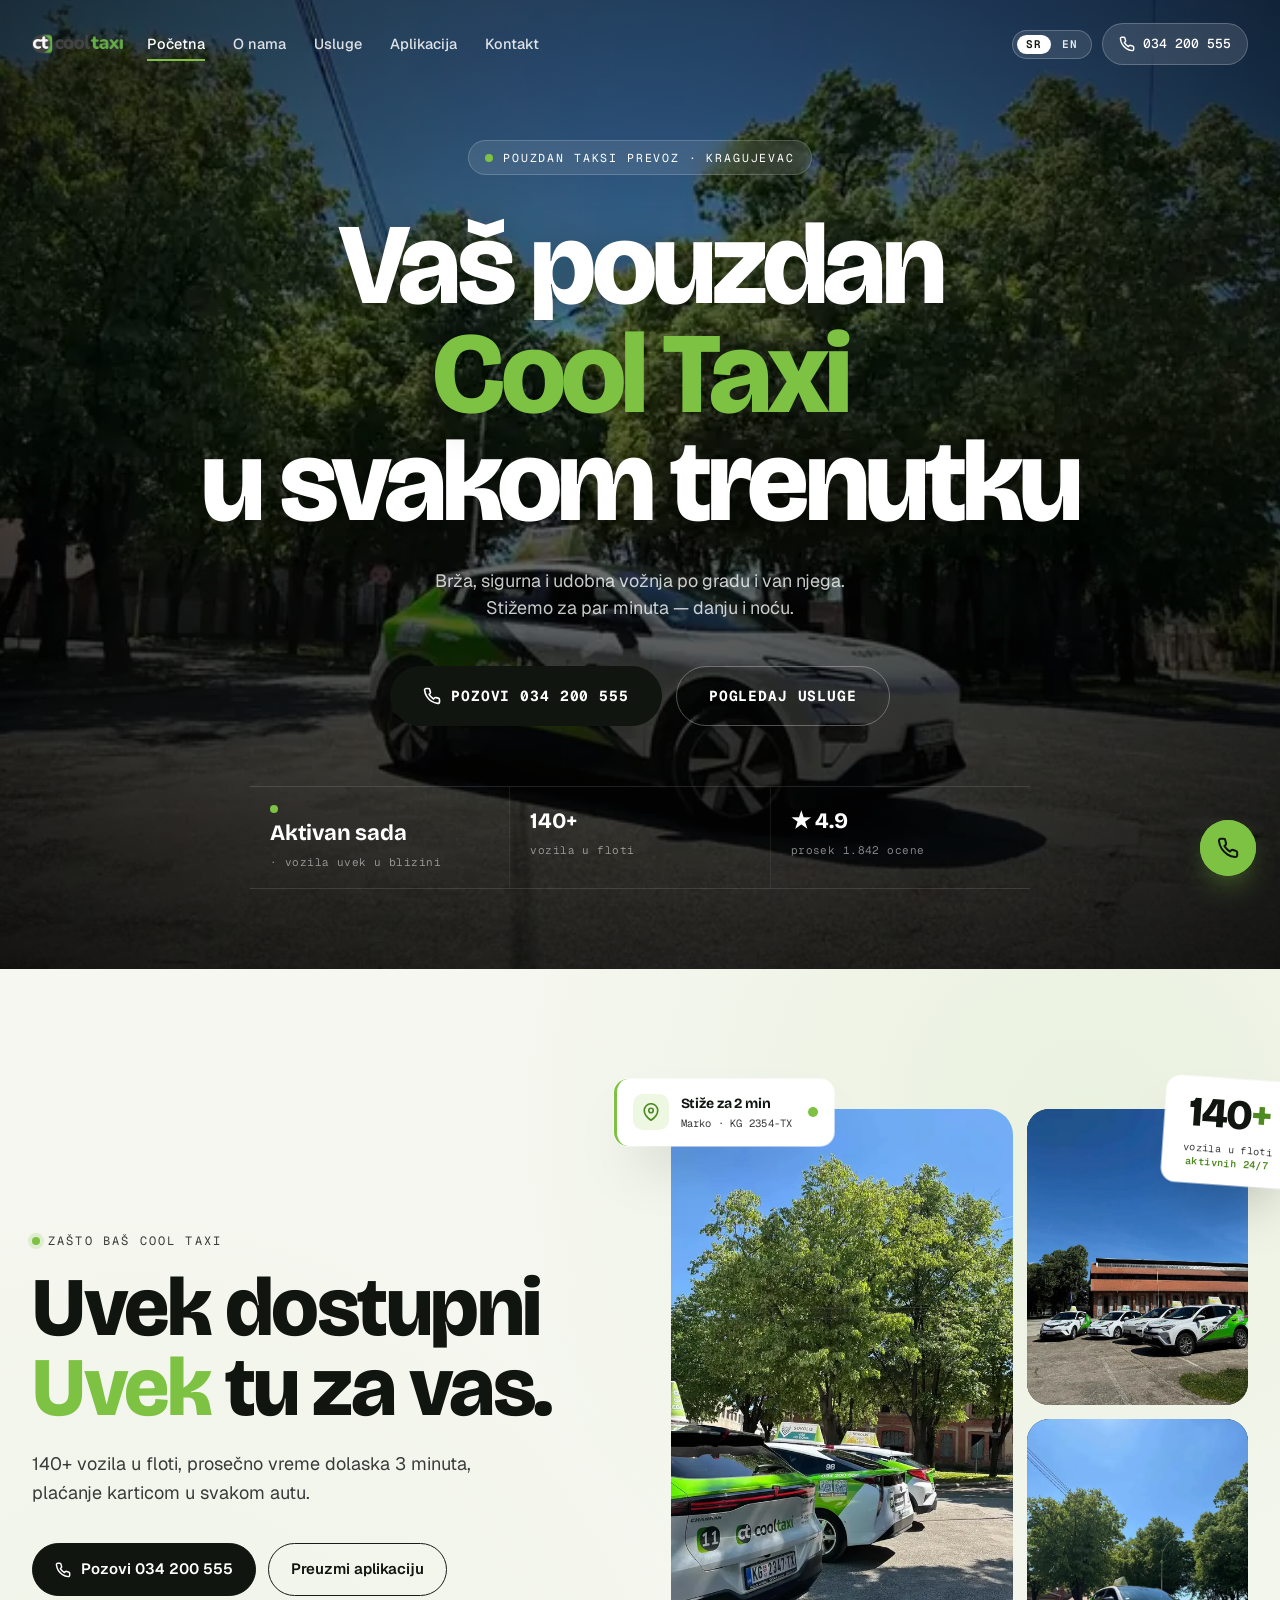
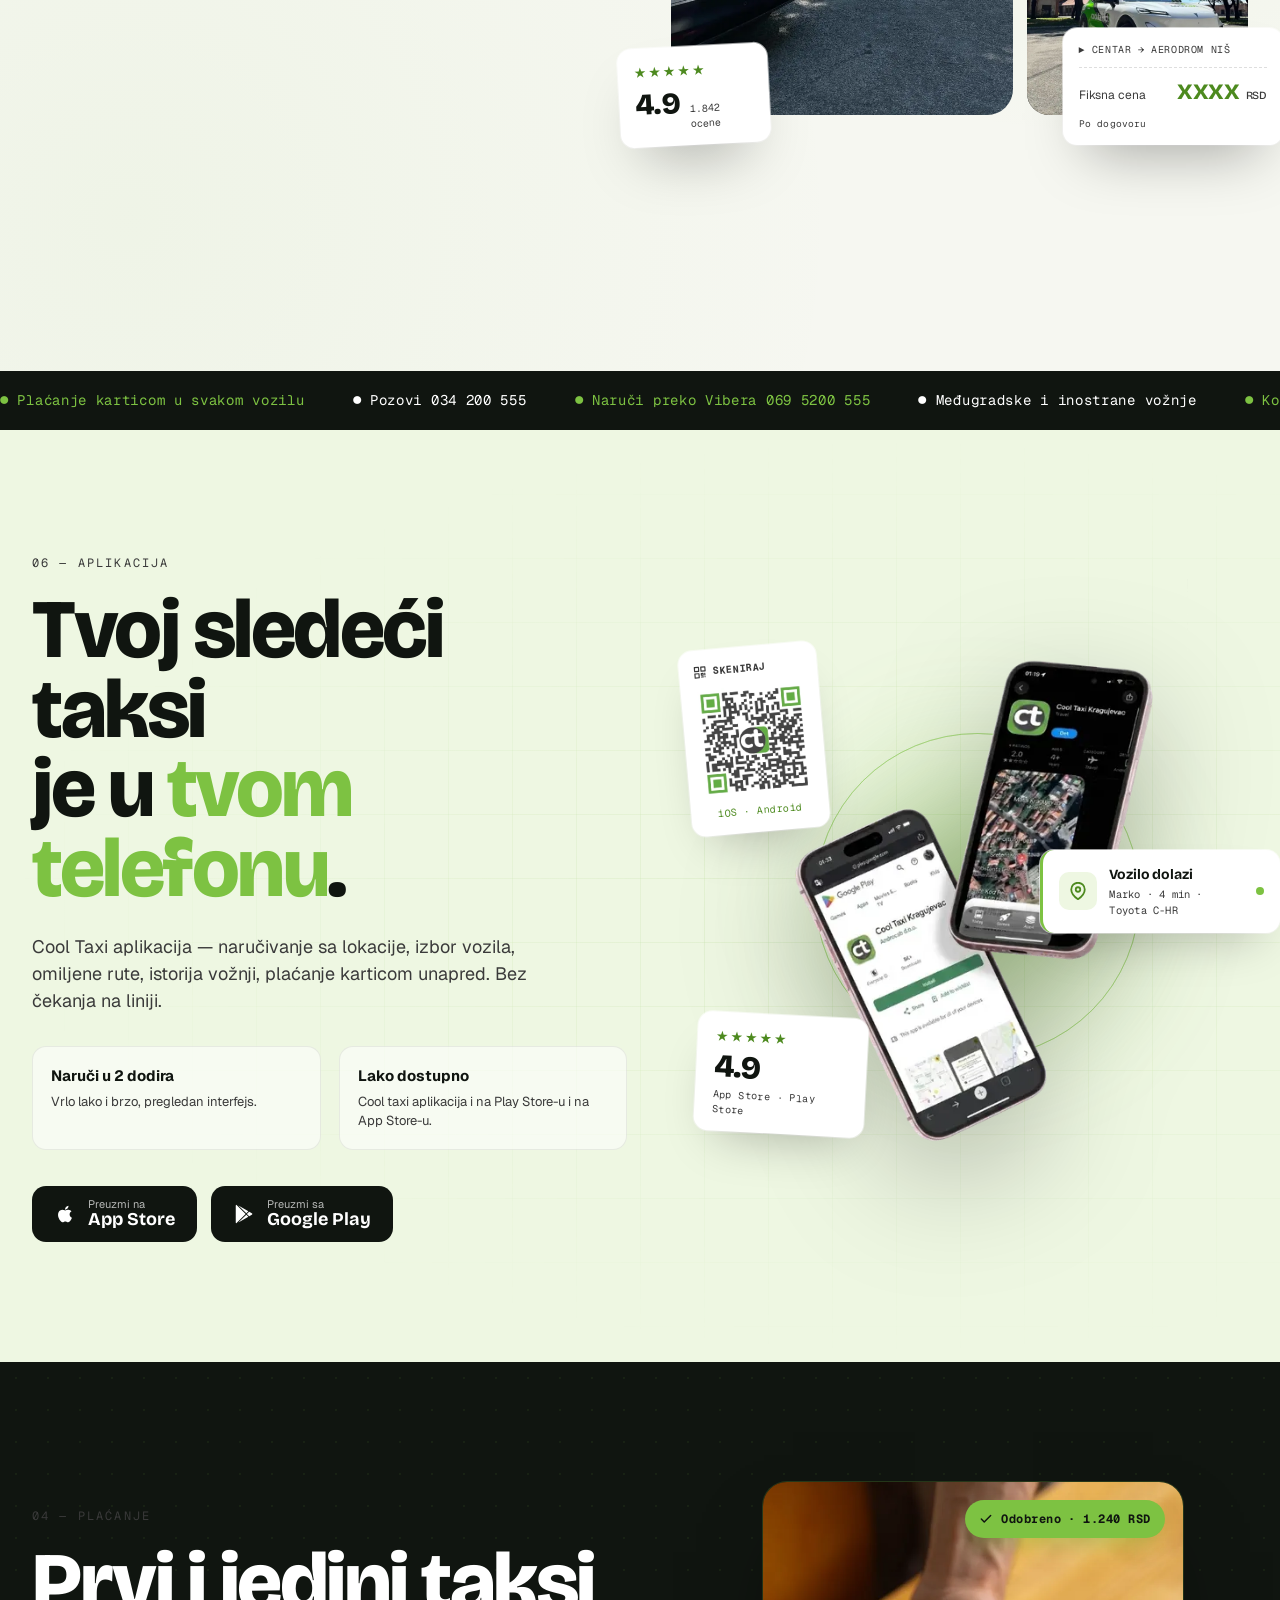
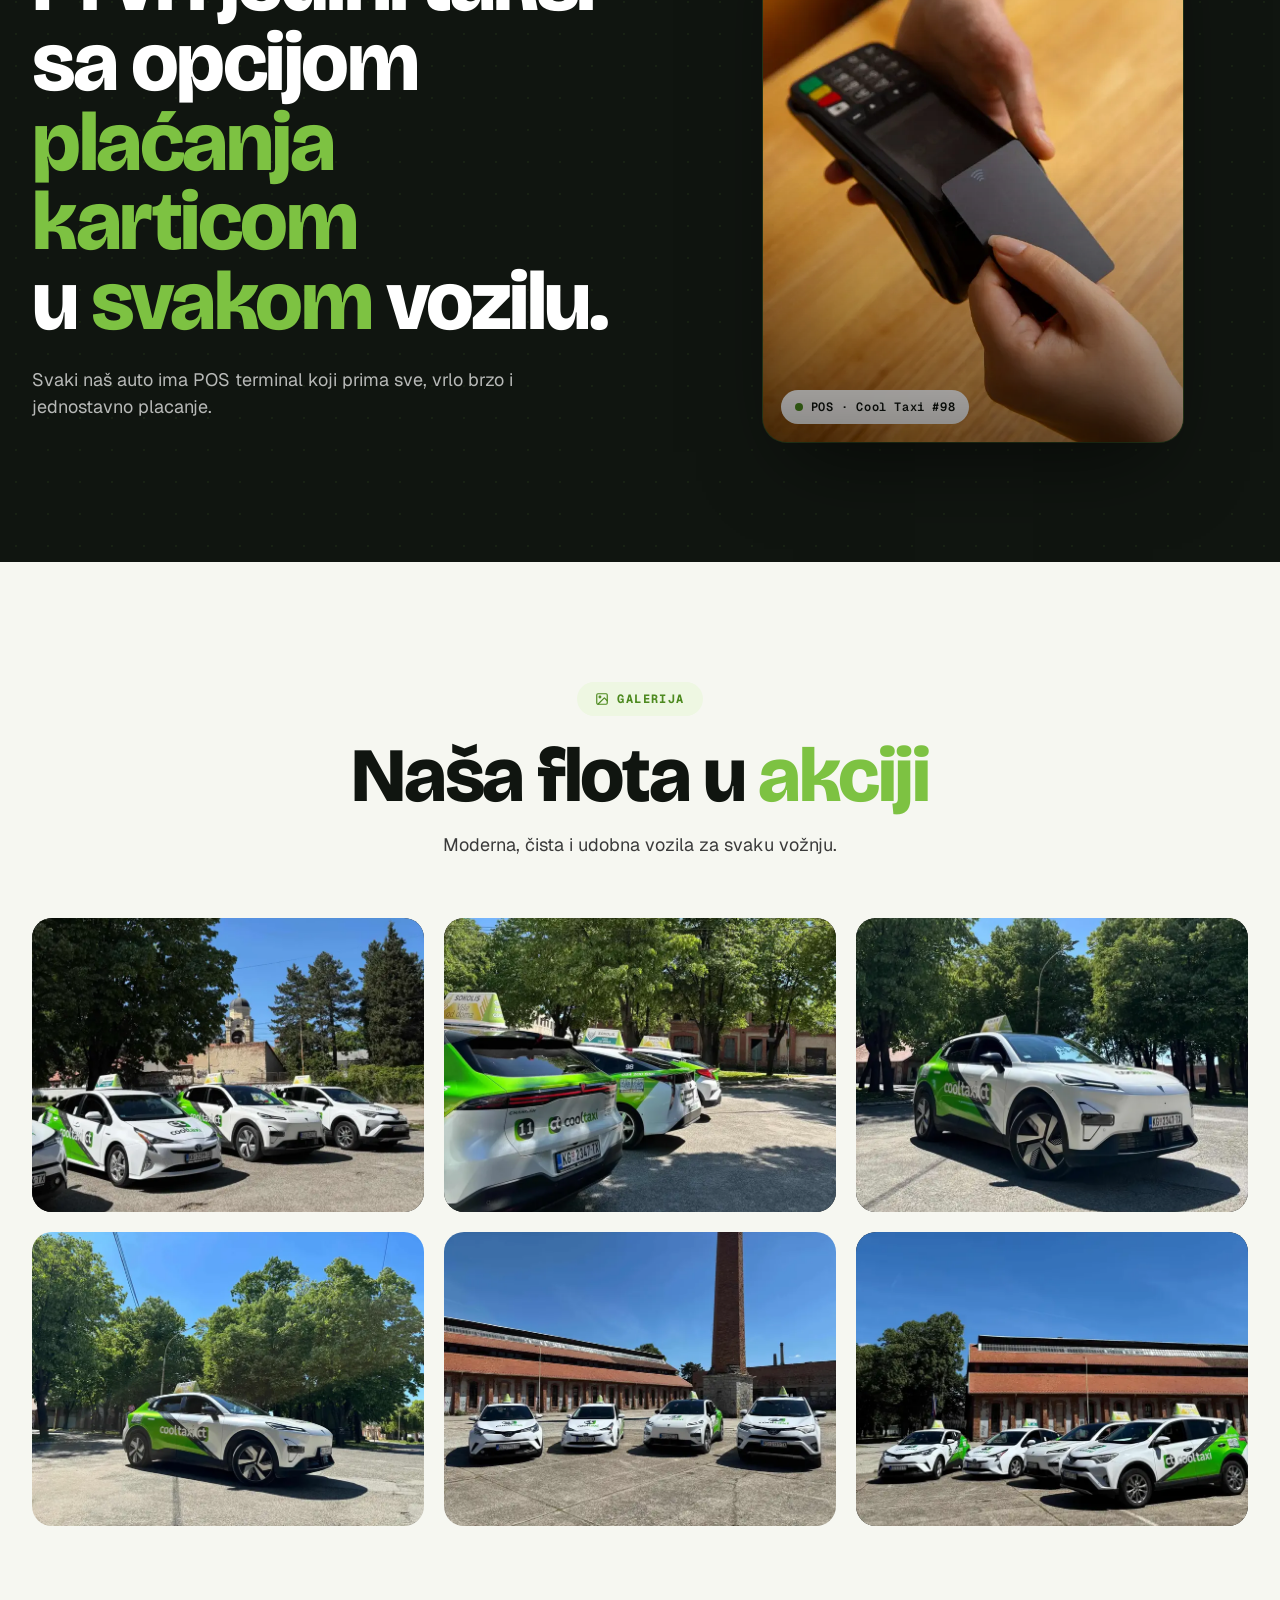
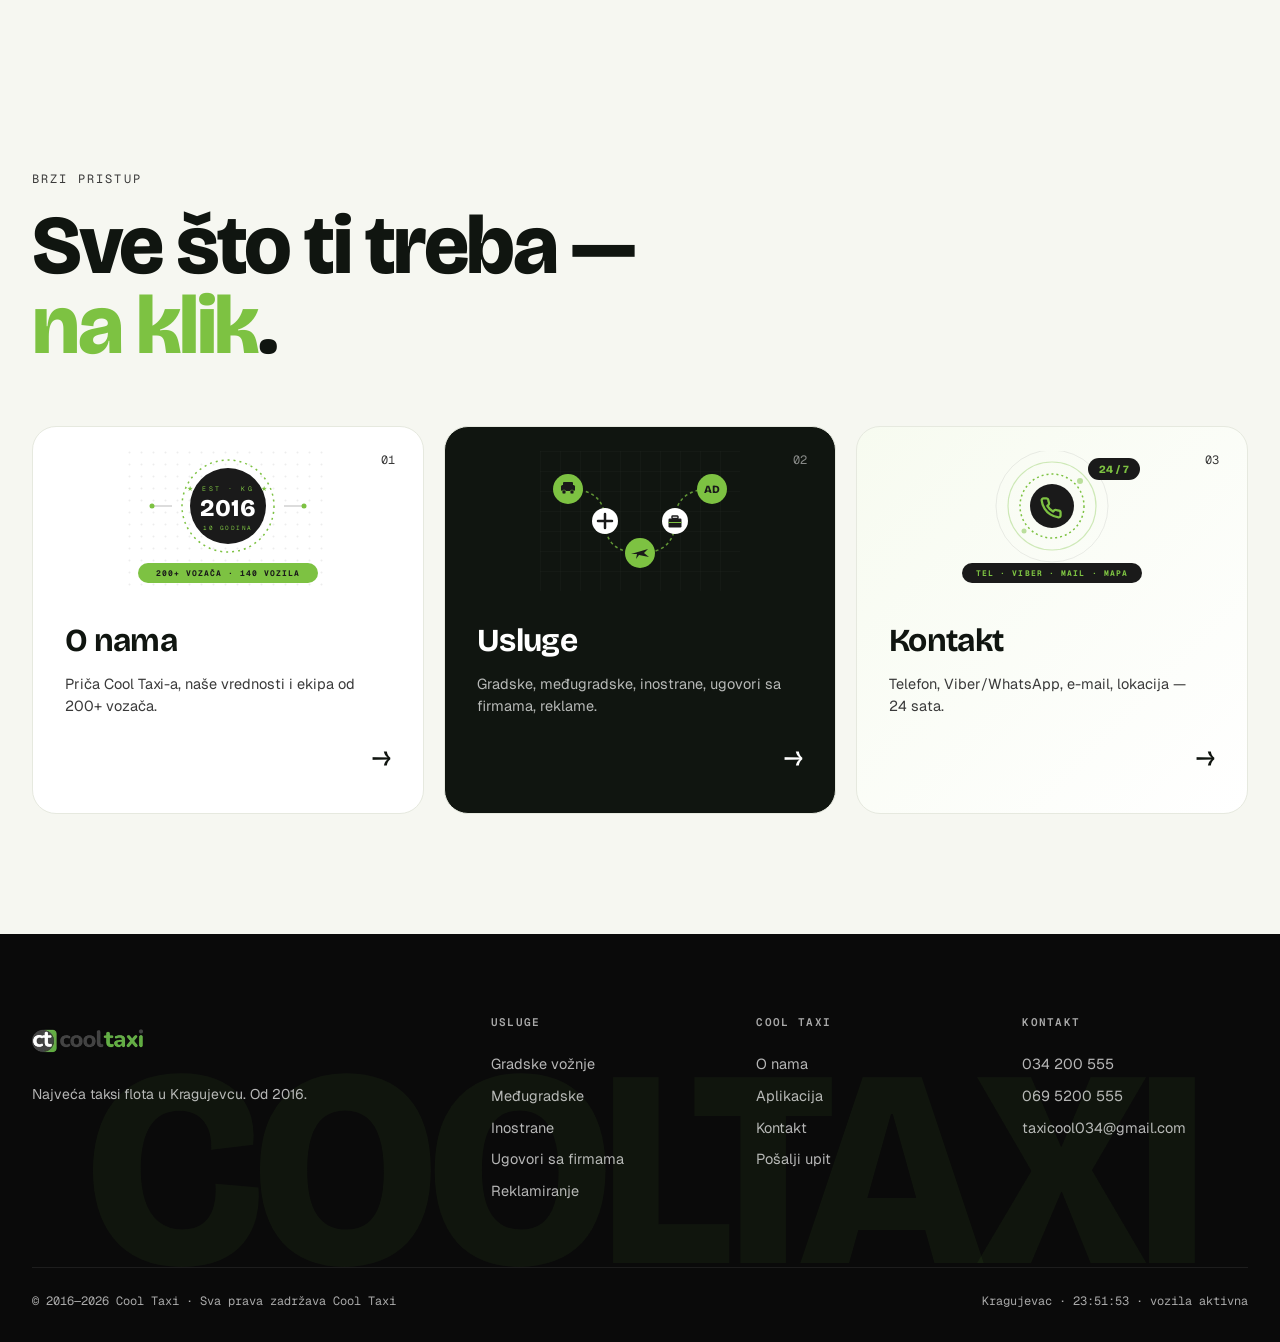
==== commit 4e227d2a: "Increase nav height/logo size, add breathing room between brand and links Co-Authored-By: Claude Opu" ====
--- a/index.html
+++ b/index.html
@@ -69,15 +69,15 @@
 a{color:inherit;text-decoration:none}
 em{font-style:normal;color:var(--green-deep)}
 img{max-width:100%}
-.brand-logo{height:38px;width:auto;display:block}
-.nav{position:fixed;top:0;left:0;right:0;z-index:50;display:flex;align-items:center;justify-content:space-between;padding:18px 32px;background:transparent;border-bottom:1px solid transparent;transition:background .3s,border-color .3s,padding .25s}
-.nav.scrolled{background:rgba(246,247,241,.88);backdrop-filter:blur(14px);-webkit-backdrop-filter:blur(14px);border-bottom-color:var(--line);padding:12px 32px}
+.brand-logo{height:44px;width:auto;display:block}
+.nav{position:fixed;top:0;left:0;right:0;z-index:50;display:flex;align-items:center;justify-content:space-between;padding:22px 32px;background:transparent;border-bottom:1px solid transparent;transition:background .3s,border-color .3s,padding .25s}
+.nav.scrolled{background:rgba(246,247,241,.88);backdrop-filter:blur(14px);-webkit-backdrop-filter:blur(14px);border-bottom-color:var(--line);padding:14px 32px}
 body[data-page="home"] .nav:not(.scrolled) .nav-links a{color:rgba(255,255,255,.85)}
 body[data-page="home"] .nav:not(.scrolled) .nav-links a.active{color:#fff}
 body[data-page="home"] .nav:not(.scrolled) .nav-cta{background:rgba(255,255,255,.12);color:#fff;border:1px solid rgba(255,255,255,.22)}
 body[data-page="home"] .nav:not(.scrolled) .nav-burger span{background:#fff}
 .brand{display:flex;align-items:center;gap:10px}
-.nav-links{display:flex;gap:28px}
+.nav-links{display:flex;gap:28px;margin-left:24px}
 .nav-links a{font-size:14.5px;font-weight:500;color:var(--ink-3);padding:6px 0}
 .nav-cta{display:inline-flex;align-items:center;gap:8px;background:var(--ink);color:#fff;padding:10px 16px;border-radius:999px;font-family:"Geist Mono",monospace;font-size:13px;font-weight:500}
 .nav-burger{display:none;flex-direction:column;gap:5px;background:none;border:0;cursor:pointer;padding:8px}
@@ -351,7 +351,7 @@
     </div>
 
     <div class="hero-quick-meta">
-      <div><span class="qm-dot"></span><b data-en="Live right now">Aktivan sada</b><i data-en="· cars within 1 km">· vozila u krugu od 1 km</i></div>
+      <div><span class="qm-dot"></span><b data-en="Live right now">Aktivan sada</b><i data-en="· cars within 1 km">· vozila uvek u blizini</i></div>
       <div><b>140+</b><i data-en="cars in the fleet">vozila u floti</i></div>
       <div><b>★ 4.9</b><i data-en="from 1,842 reviews">prosek 1.842 ocene</i></div>
     </div>
--- a/styles.css
+++ b/styles.css
@@ -28,7 +28,7 @@
 
 /* brand logo image (replaces SVG) */
 .brand-logo{
-  height:38px;width:auto;display:block;
+  height:44px;width:auto;display:block;
   transition:transform .2s;
 }
 .brand-logo.big{height:54px}
@@ -60,7 +60,7 @@
 .nav{
   position:fixed;top:0;left:0;right:0;z-index:50;
   display:flex;align-items:center;justify-content:space-between;
-  padding:18px 32px;
+  padding:22px 32px;
   background:transparent;
   backdrop-filter:none;
   -webkit-backdrop-filter:none;
@@ -72,7 +72,7 @@
   backdrop-filter:blur(14px);
   -webkit-backdrop-filter:blur(14px);
   border-bottom-color:var(--line);
-  padding:12px 32px;
+  padding:14px 32px;
 }
 
 /* HOME — white nav links over dark video hero; logo stays natural color */
@@ -103,7 +103,7 @@
 .brand-word em{color:var(--green-deep)}
 .brand-word.light{color:#fff}
 .brand-word.light em{color:var(--green)}
-.nav-links{display:flex;gap:28px}
+.nav-links{display:flex;gap:28px;margin-left:24px}
 .nav-links a{
   font-size:14.5px;font-weight:500;color:var(--ink-3);
   position:relative;padding:6px 0;
--- a/styles.css
+++ b/styles.css
@@ -28,7 +28,7 @@
 
 /* brand logo image (replaces SVG) */
 .brand-logo{
-  height:38px;width:auto;display:block;
+  height:44px;width:auto;display:block;
   transition:transform .2s;
 }
 .brand-logo.big{height:54px}
@@ -60,7 +60,7 @@
 .nav{
   position:fixed;top:0;left:0;right:0;z-index:50;
   display:flex;align-items:center;justify-content:space-between;
-  padding:18px 32px;
+  padding:22px 32px;
   background:transparent;
   backdrop-filter:none;
   -webkit-backdrop-filter:none;
@@ -72,7 +72,7 @@
   backdrop-filter:blur(14px);
   -webkit-backdrop-filter:blur(14px);
   border-bottom-color:var(--line);
-  padding:12px 32px;
+  padding:14px 32px;
 }
 
 /* HOME — white nav links over dark video hero; logo stays natural color */
@@ -103,7 +103,7 @@
 .brand-word em{color:var(--green-deep)}
 .brand-word.light{color:#fff}
 .brand-word.light em{color:var(--green)}
-.nav-links{display:flex;gap:28px}
+.nav-links{display:flex;gap:28px;margin-left:24px}
 .nav-links a{
   font-size:14.5px;font-weight:500;color:var(--ink-3);
   position:relative;padding:6px 0;
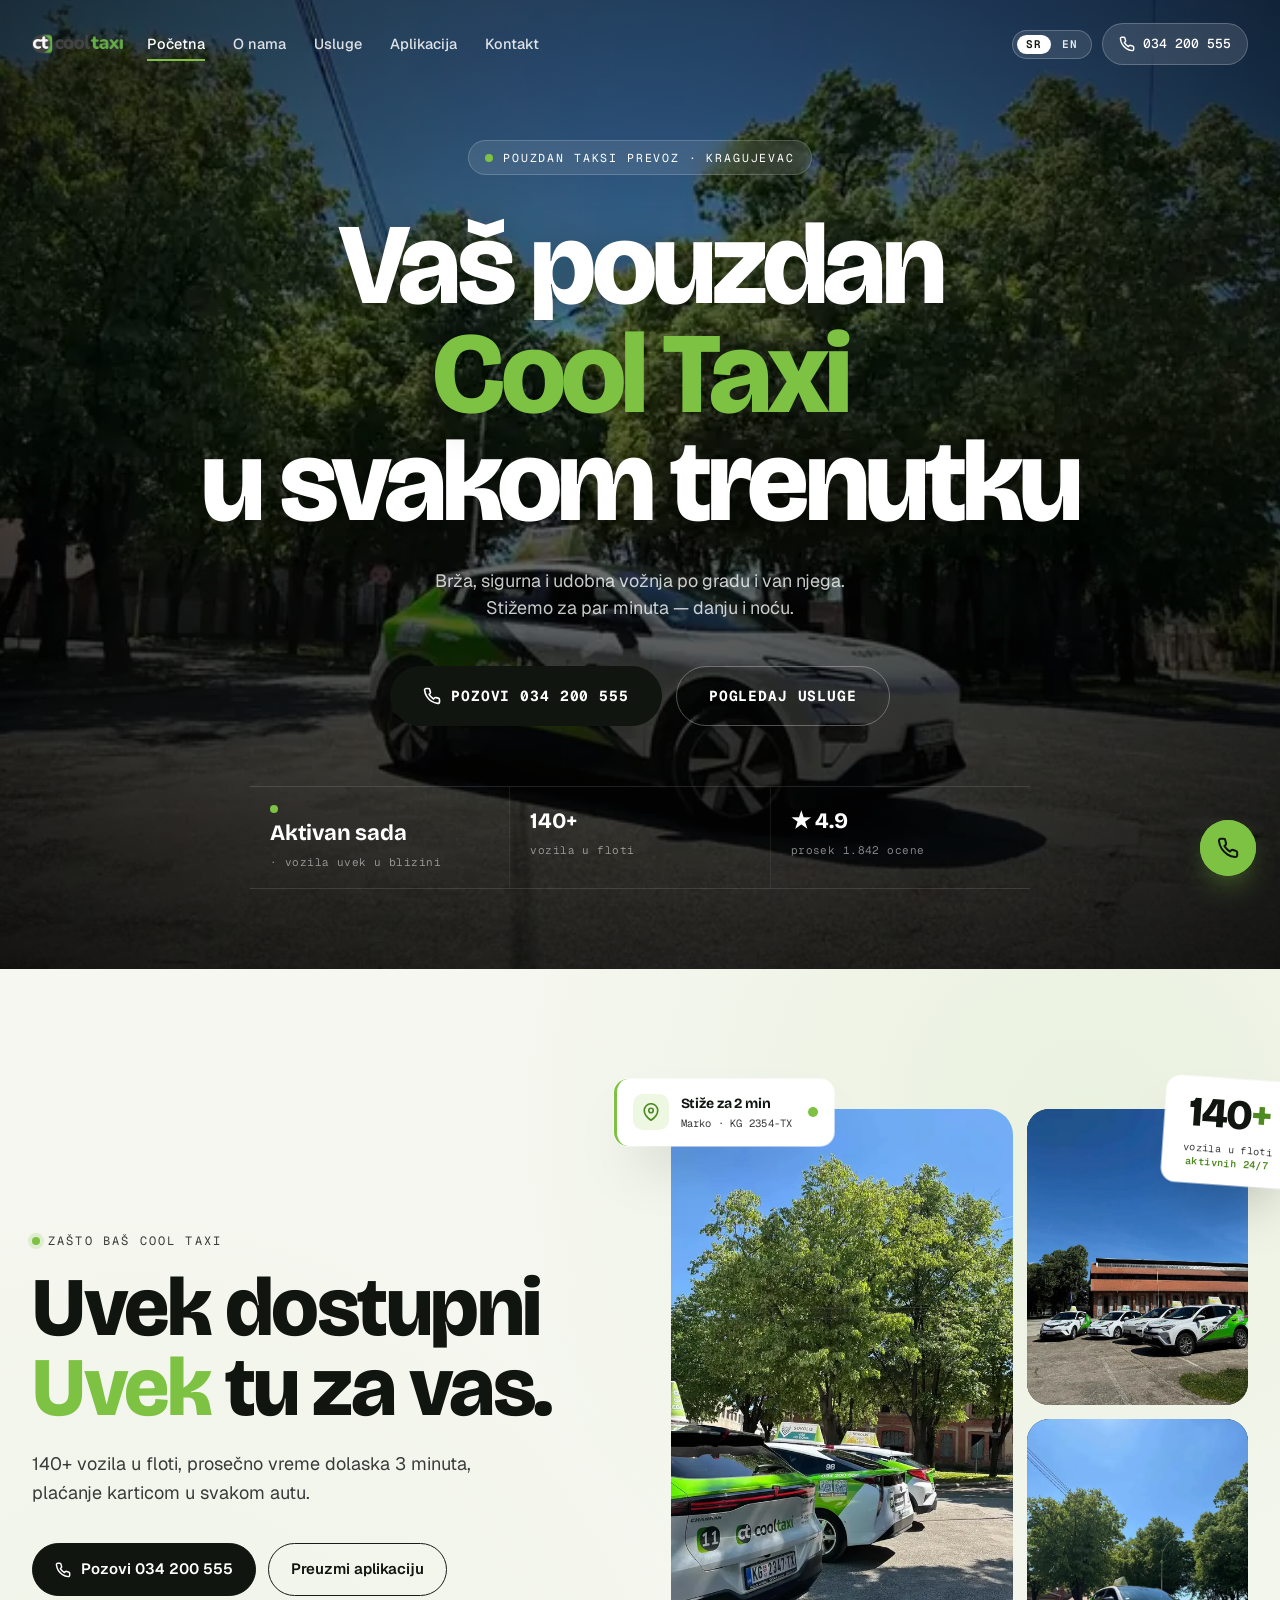
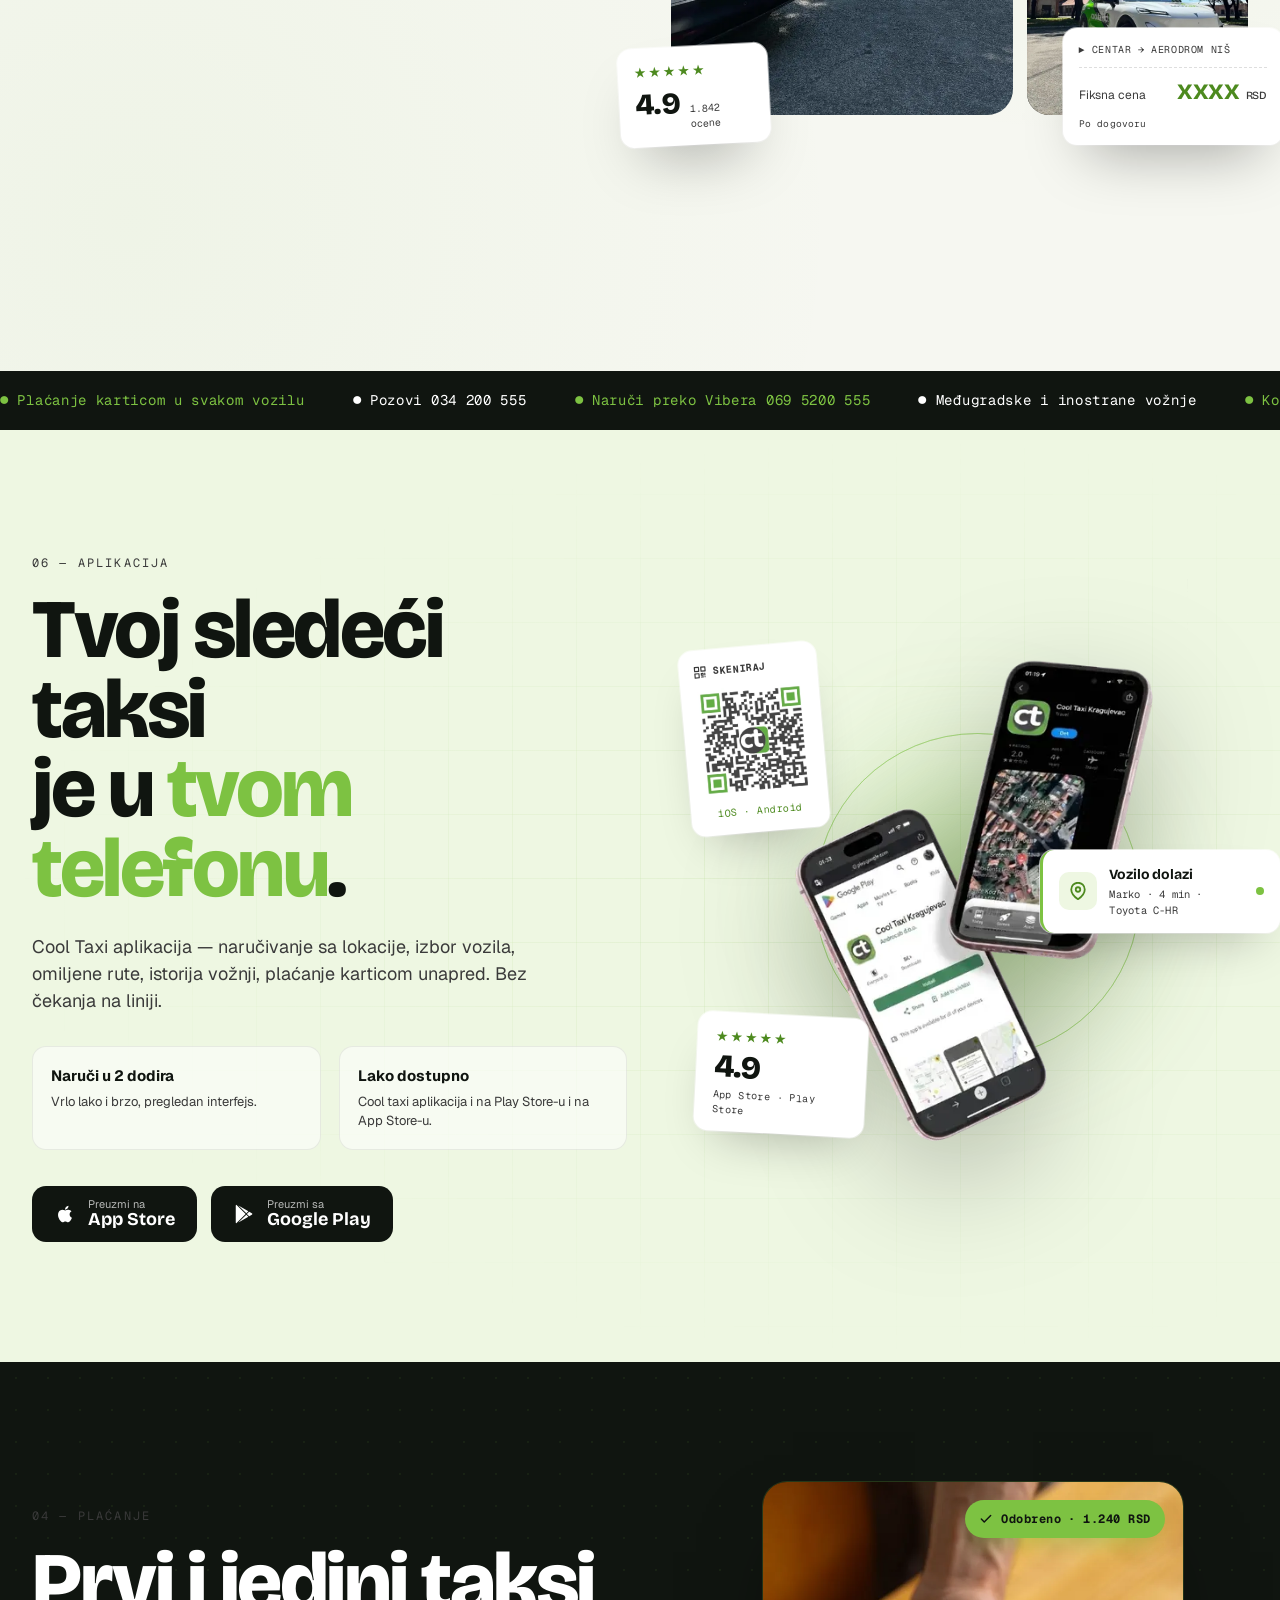
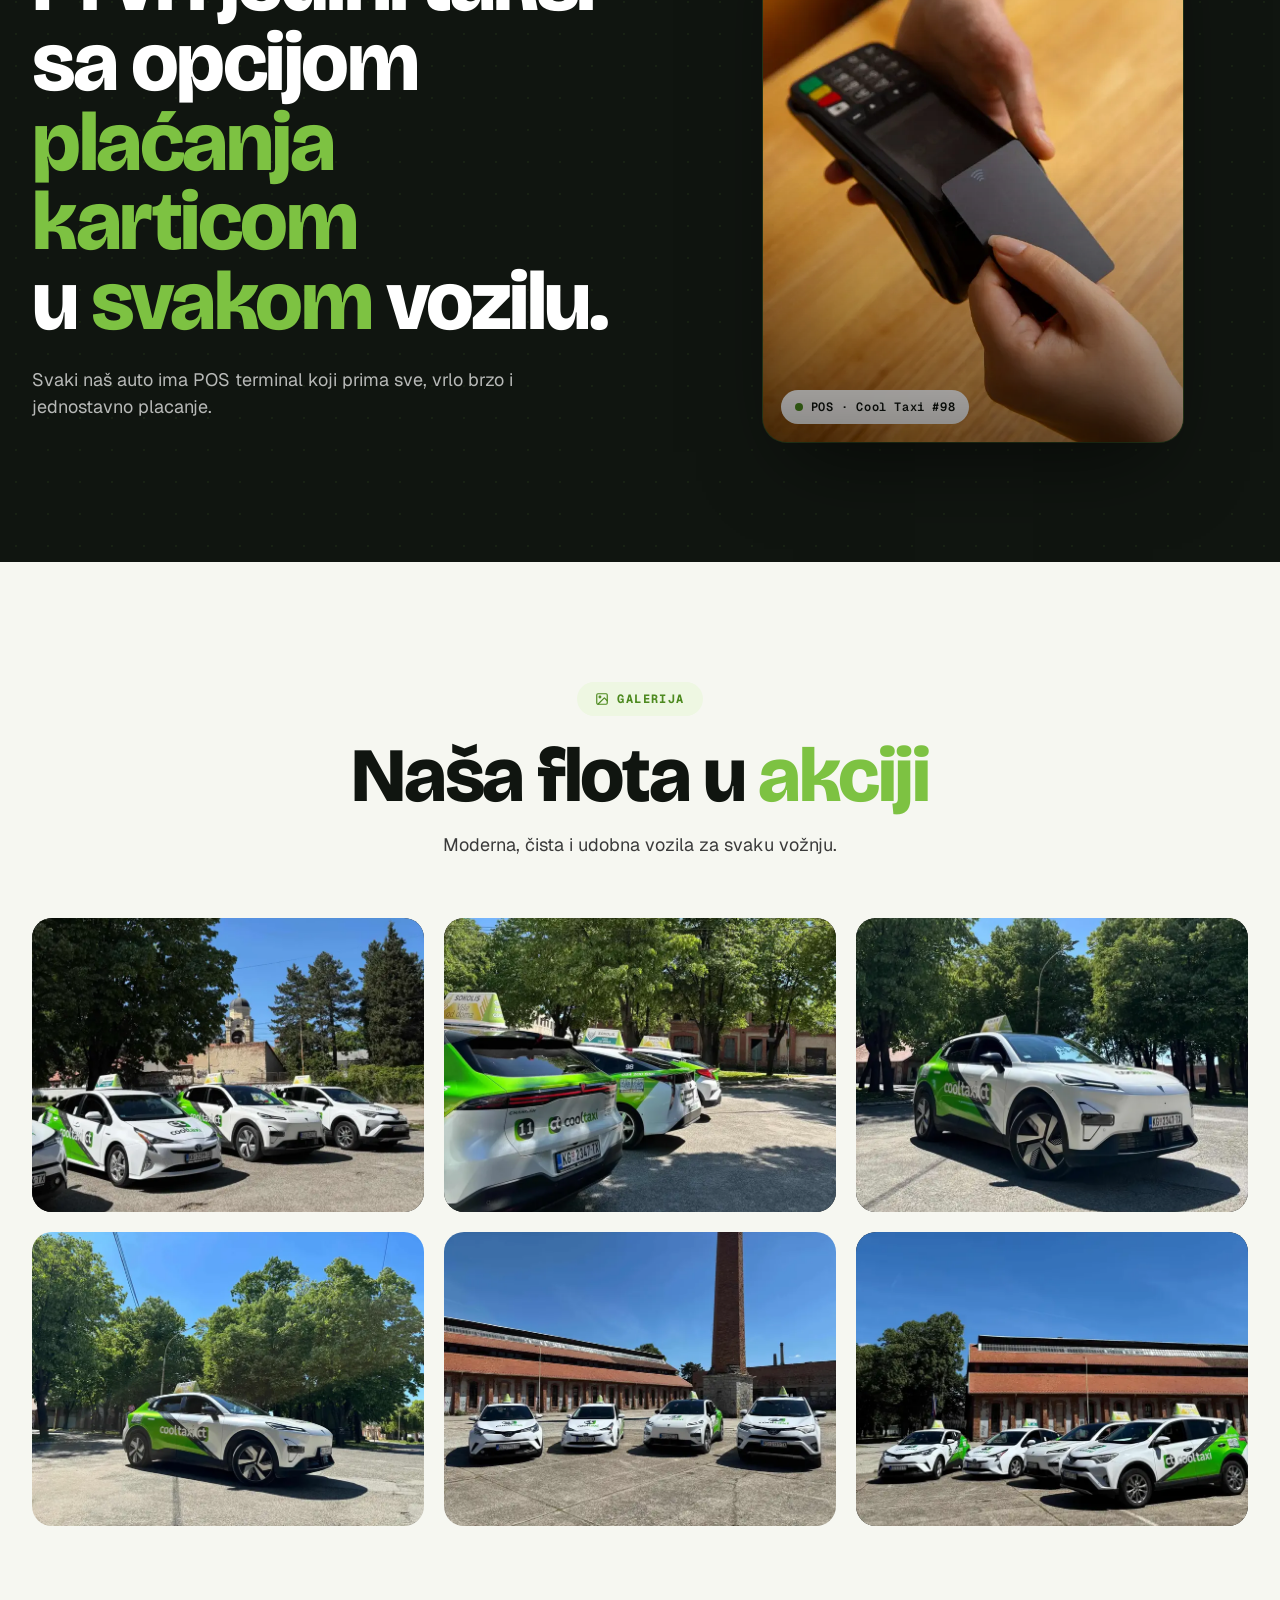
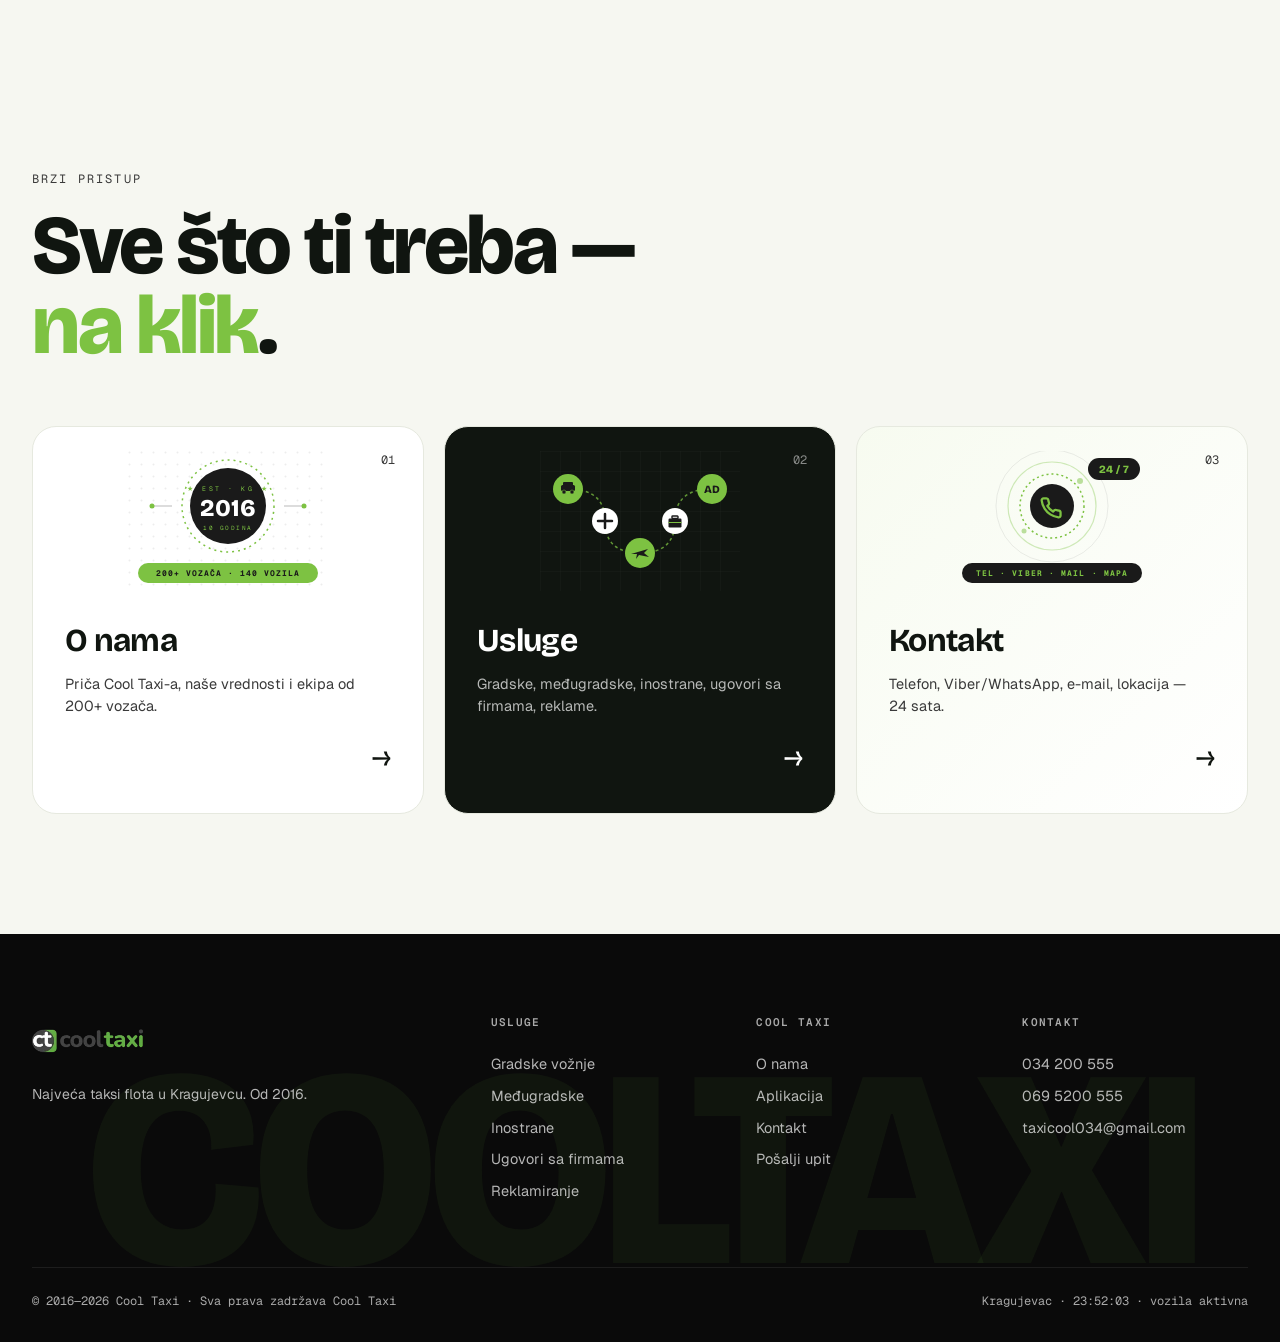
==== commit 6a4636cd: "Fix hero video not playing on mobile (iOS Low Power, Data Saver) - preload="metadata" -> "auto" so c" ====
--- a/index.html
+++ b/index.html
@@ -317,7 +317,7 @@
 <section class="hero hero-video" id="home" data-screen-label="01 Hero">
   <div class="hero-video-bg">
     <img src="assets/hero-poster.webp" alt="" class="hero-video-poster" width="1600" height="1199" fetchpriority="high" decoding="async">
-    <video autoplay muted loop playsinline preload="metadata" poster="assets/hero-poster.webp" aria-hidden="true">
+    <video autoplay muted loop playsinline preload="auto" poster="assets/hero-poster.webp" aria-hidden="true" disableRemotePlayback>
       <source src="assets/hero-video.mp4" type="video/mp4">
     </video>
     <div class="hero-video-overlay"></div>
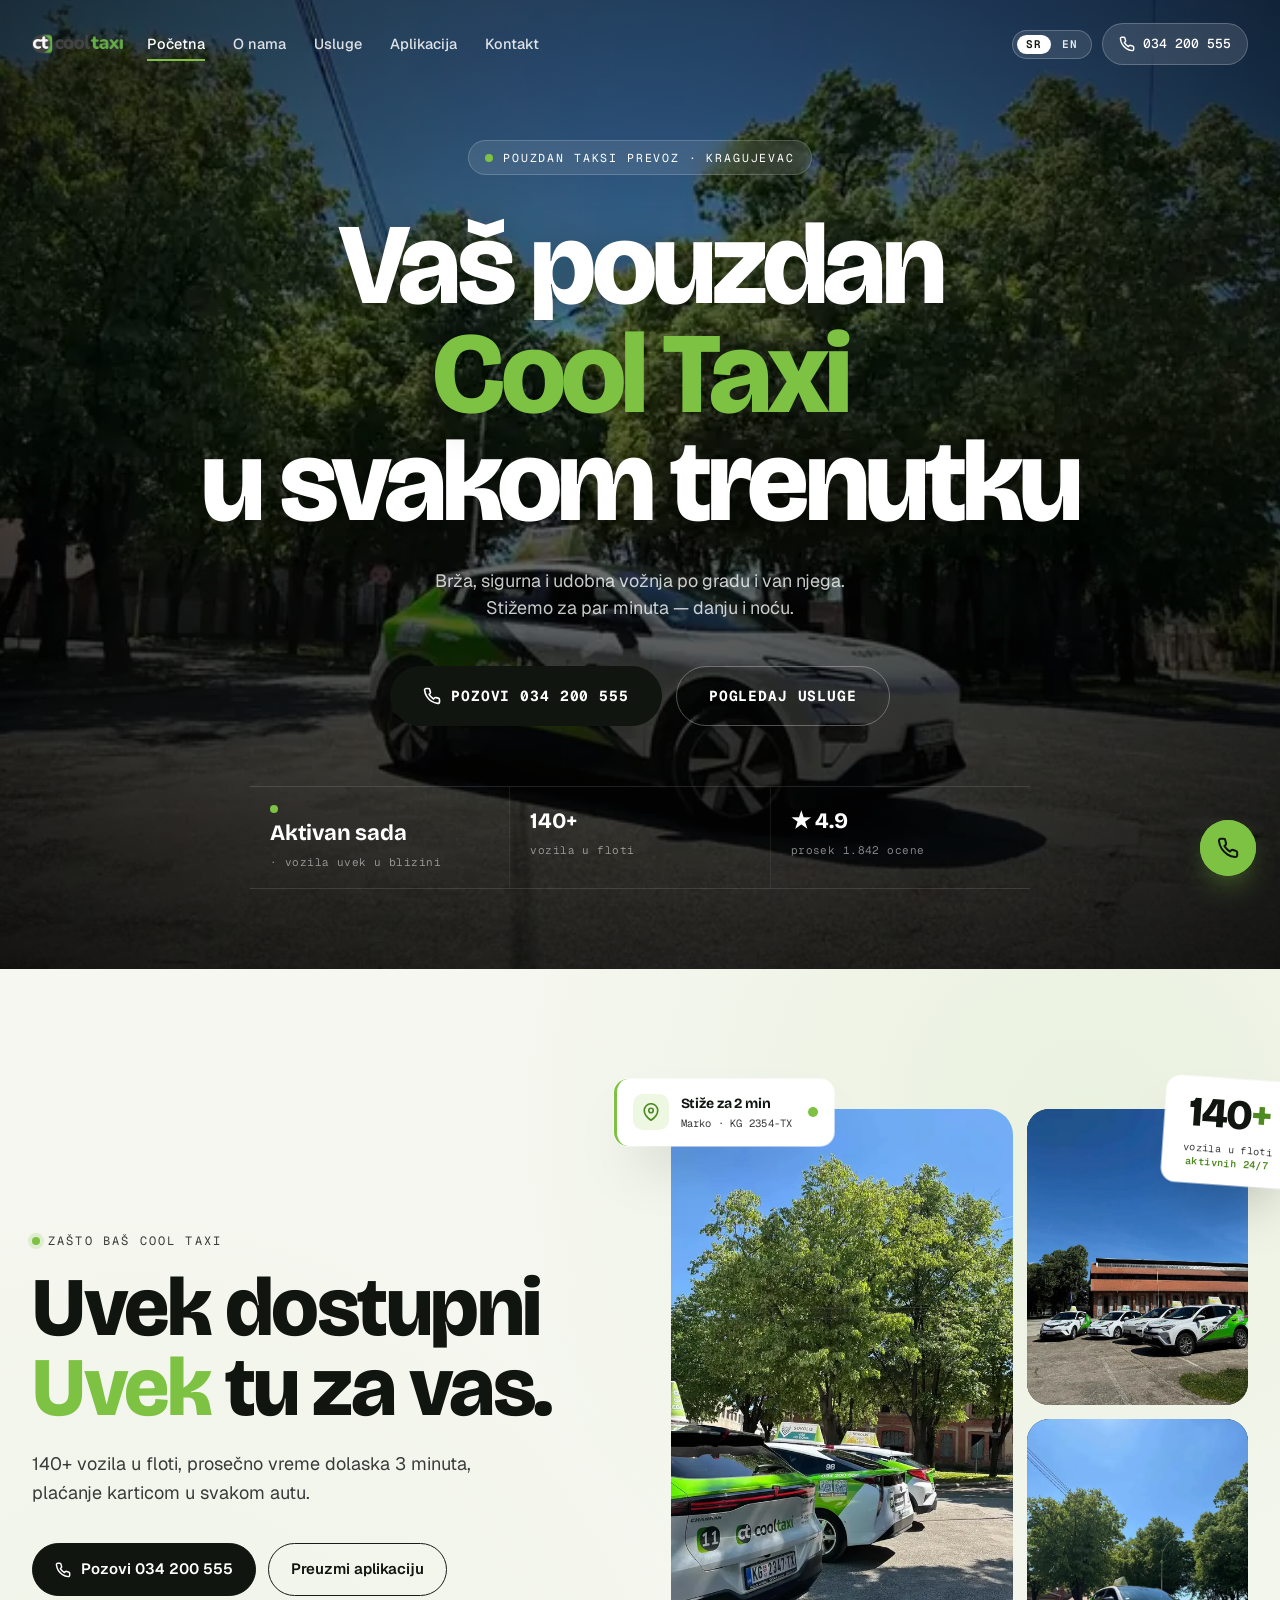
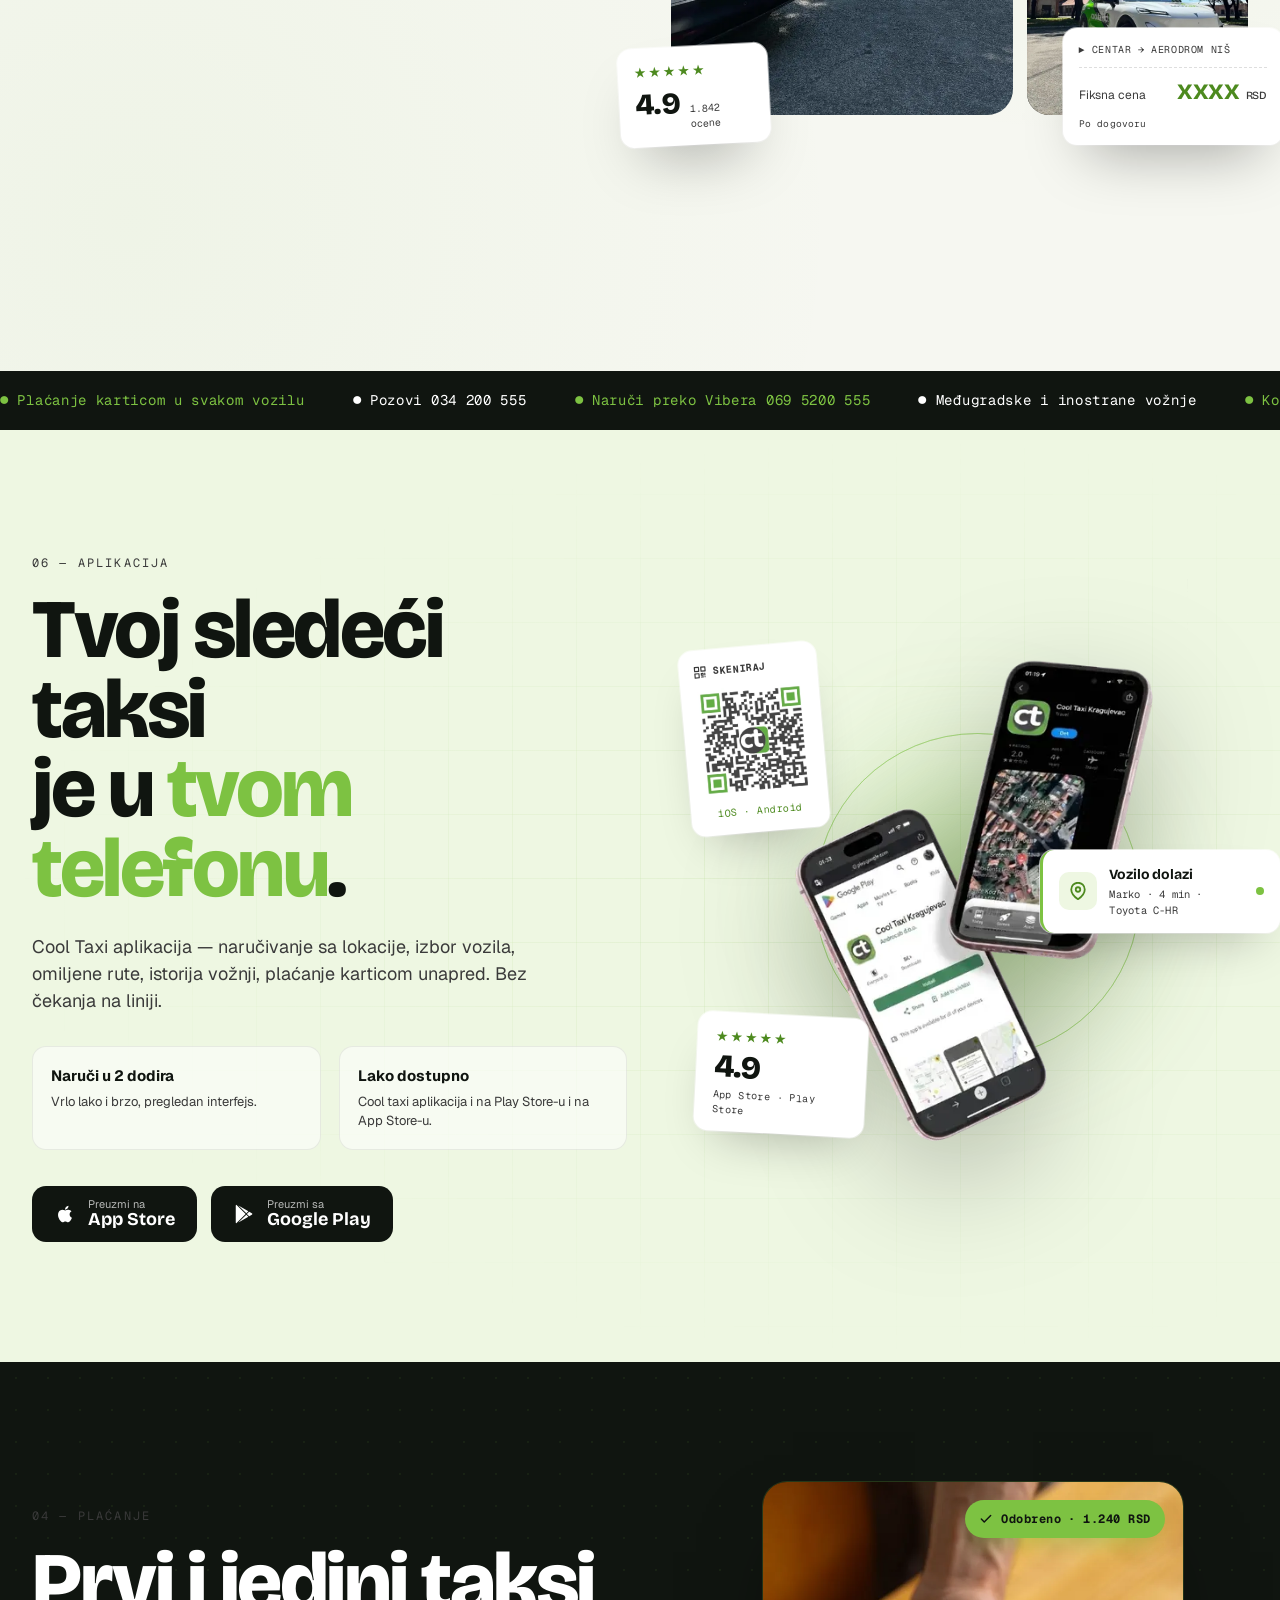
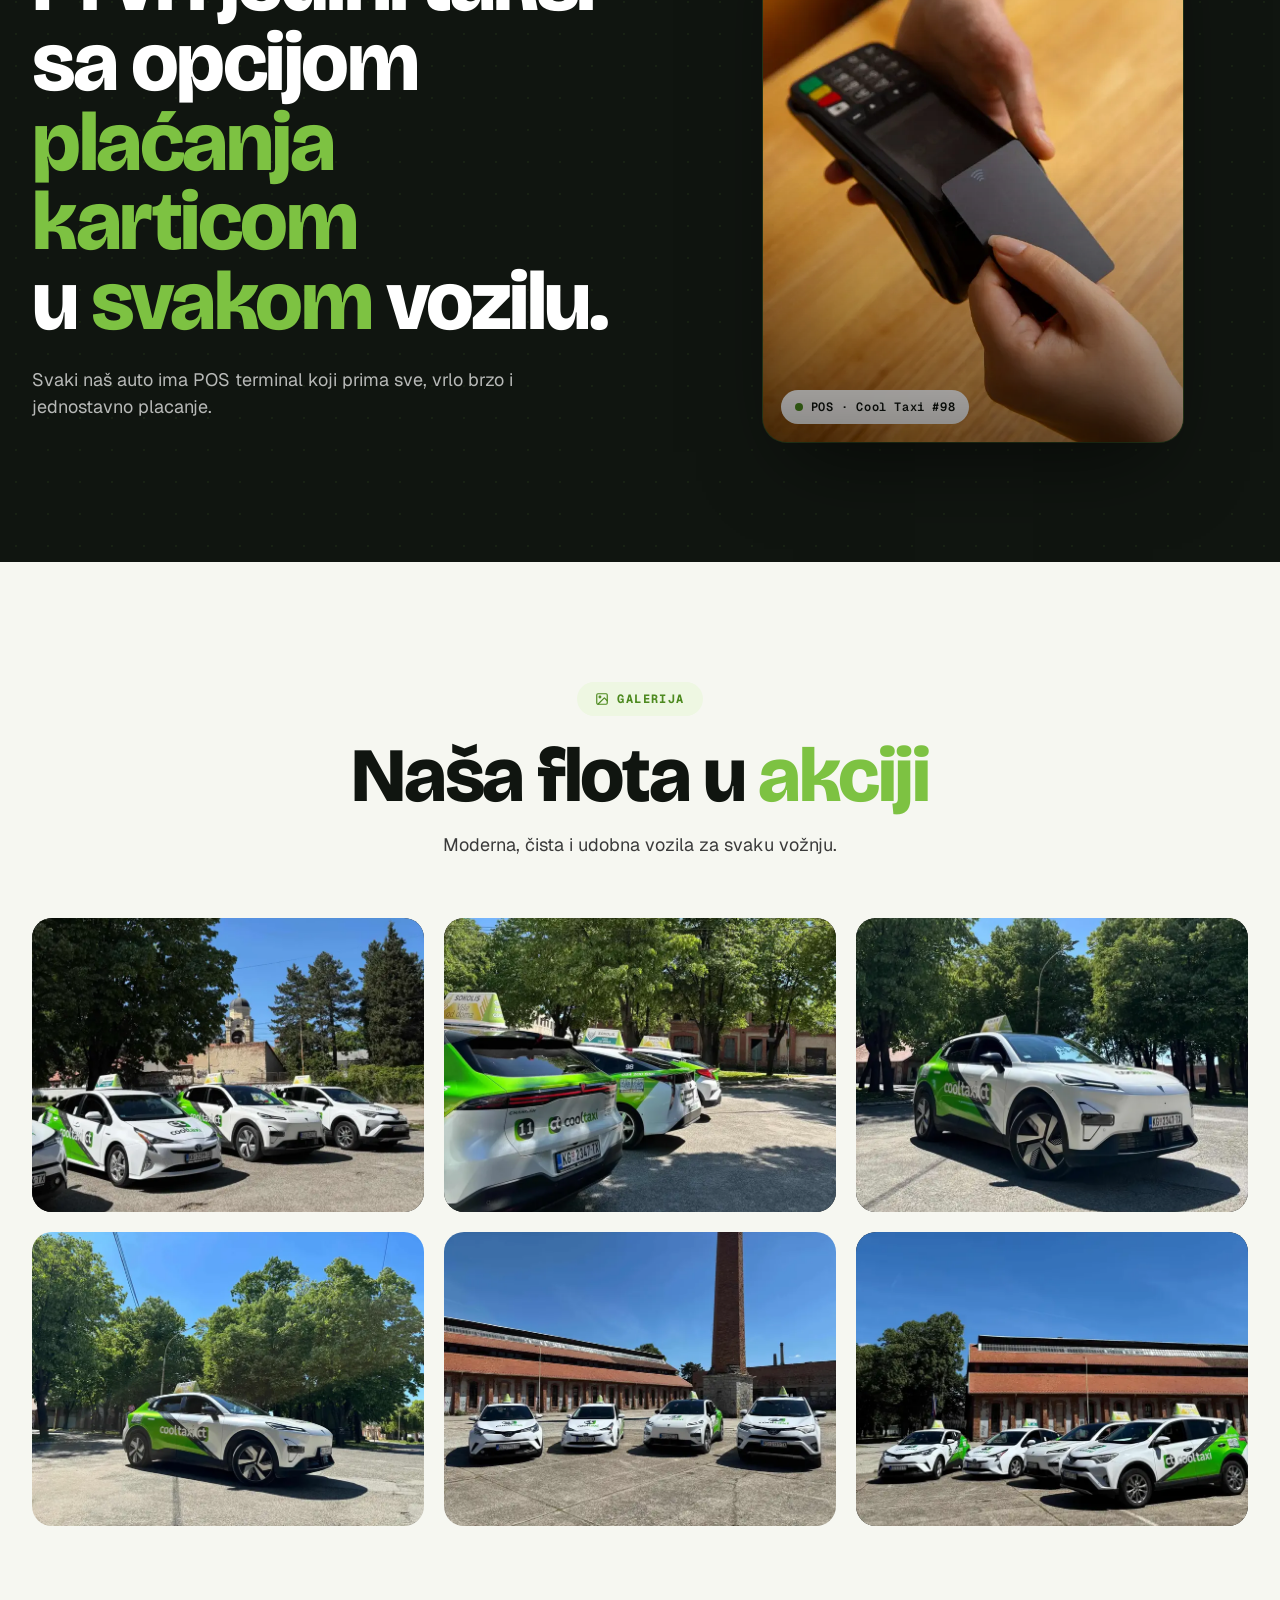
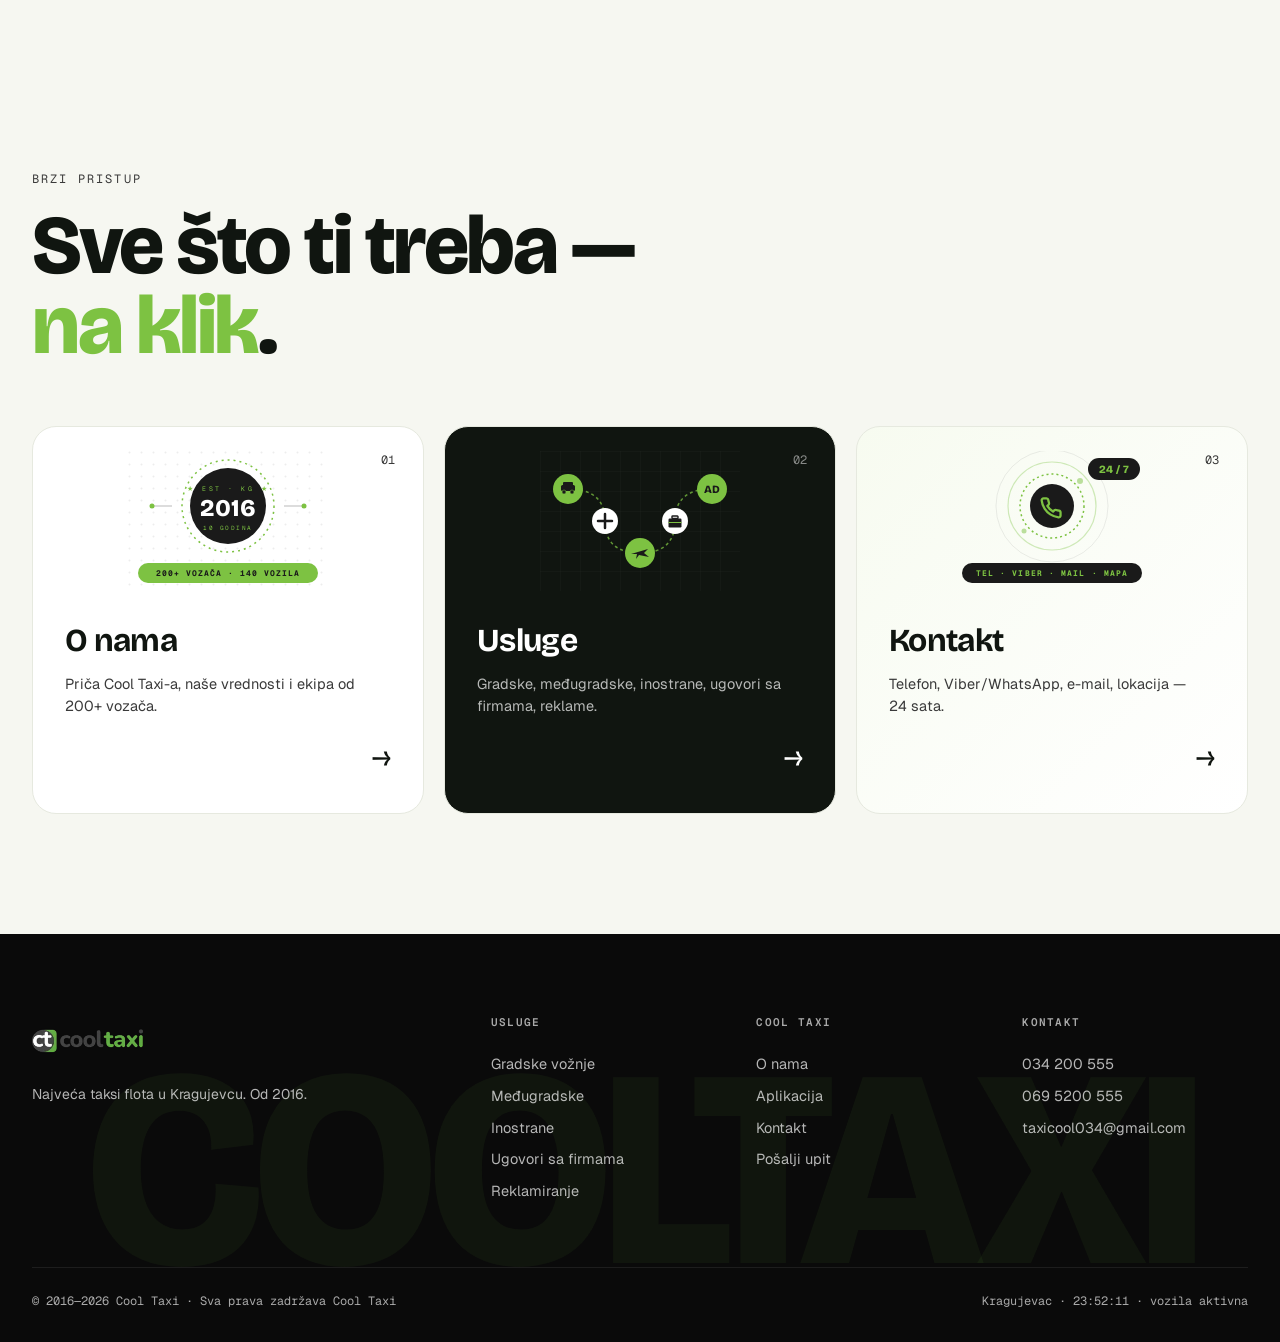
==== commit 717c99d7: "Hide site from search engines (noindex + robots Disallow) Co-Authored-By: Claude Opus 4.7 <noreply@a" ====
--- a/index.html
+++ b/index.html
@@ -9,8 +9,8 @@
 <meta name="keywords" content="taxi kragujevac, taksi kragujevac, cool taxi, cool taxi kragujevac, taxi prevoz kragujevac, prevoz kragujevac, taxi kg, kragujevac taxi, taksi kg, taksi prevoz, jeftin taxi kragujevac, taksi 034, taksi za aerodrom, međugradski taksi kragujevac">
 <meta name="author" content="Cool Taxi Kragujevac">
 <meta name="publisher" content="Cool Taxi Kragujevac">
-<meta name="robots" content="index, follow, max-image-preview:large, max-snippet:-1, max-video-preview:-1">
-<meta name="googlebot" content="index, follow, max-image-preview:large, max-snippet:-1, max-video-preview:-1">
+<meta name="robots" content="noindex, nofollow, noarchive, nosnippet, noimageindex">
+<meta name="googlebot" content="noindex, nofollow, noarchive, nosnippet, noimageindex">
 <meta name="theme-color" content="#7DC242">
 <meta name="format-detection" content="telephone=yes">
 <meta name="rating" content="general">
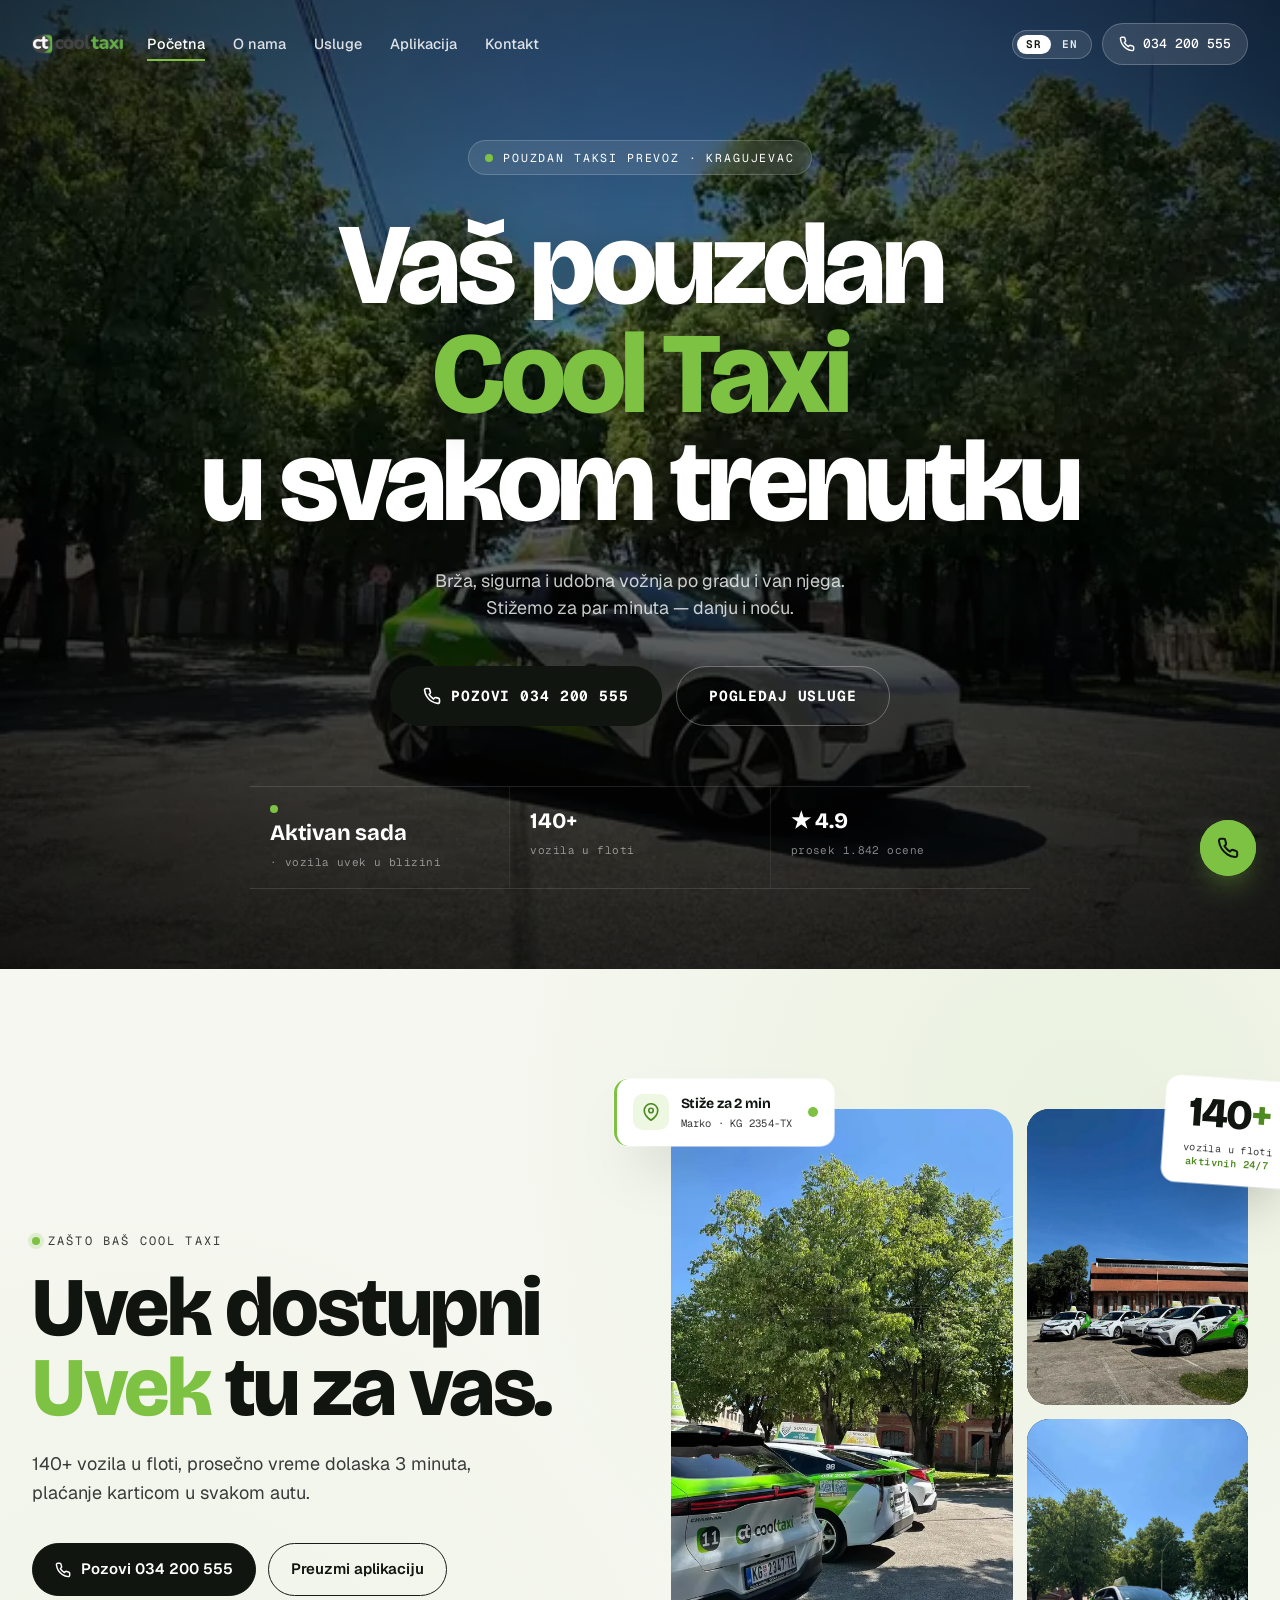
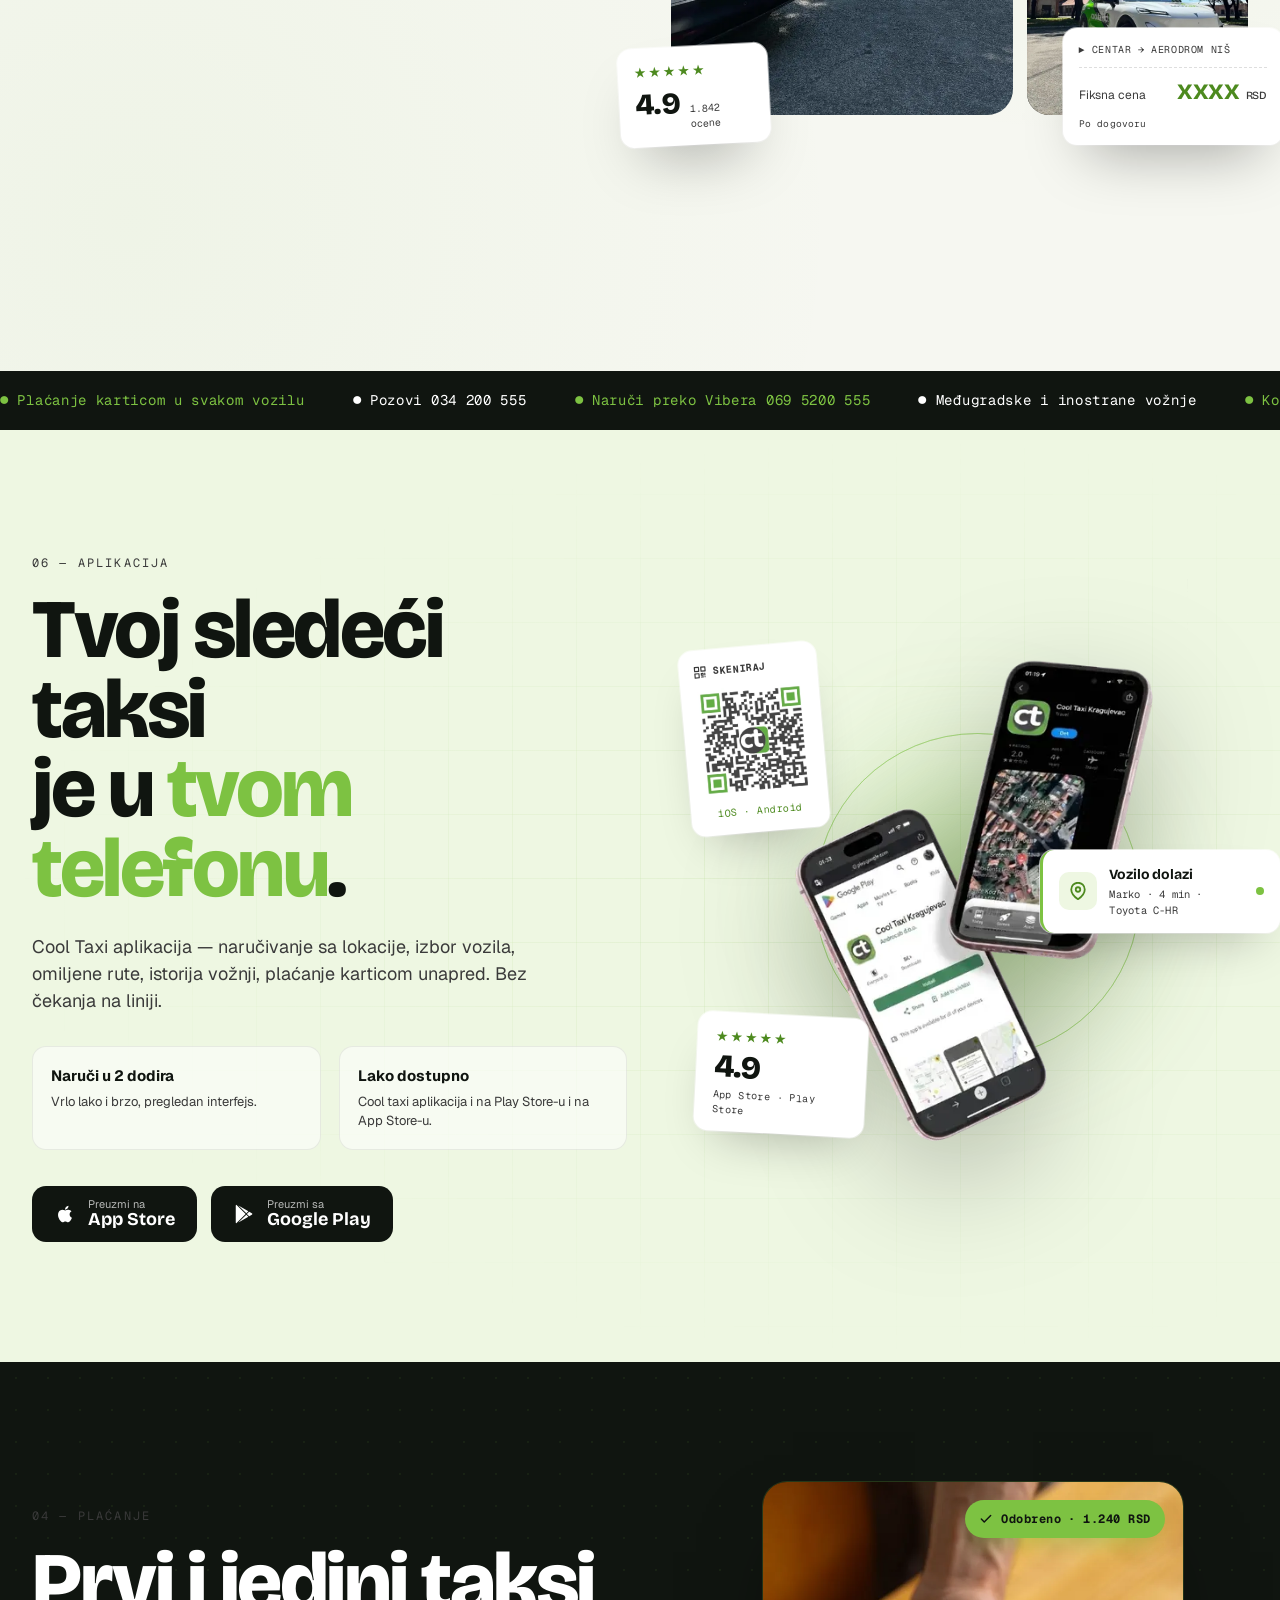
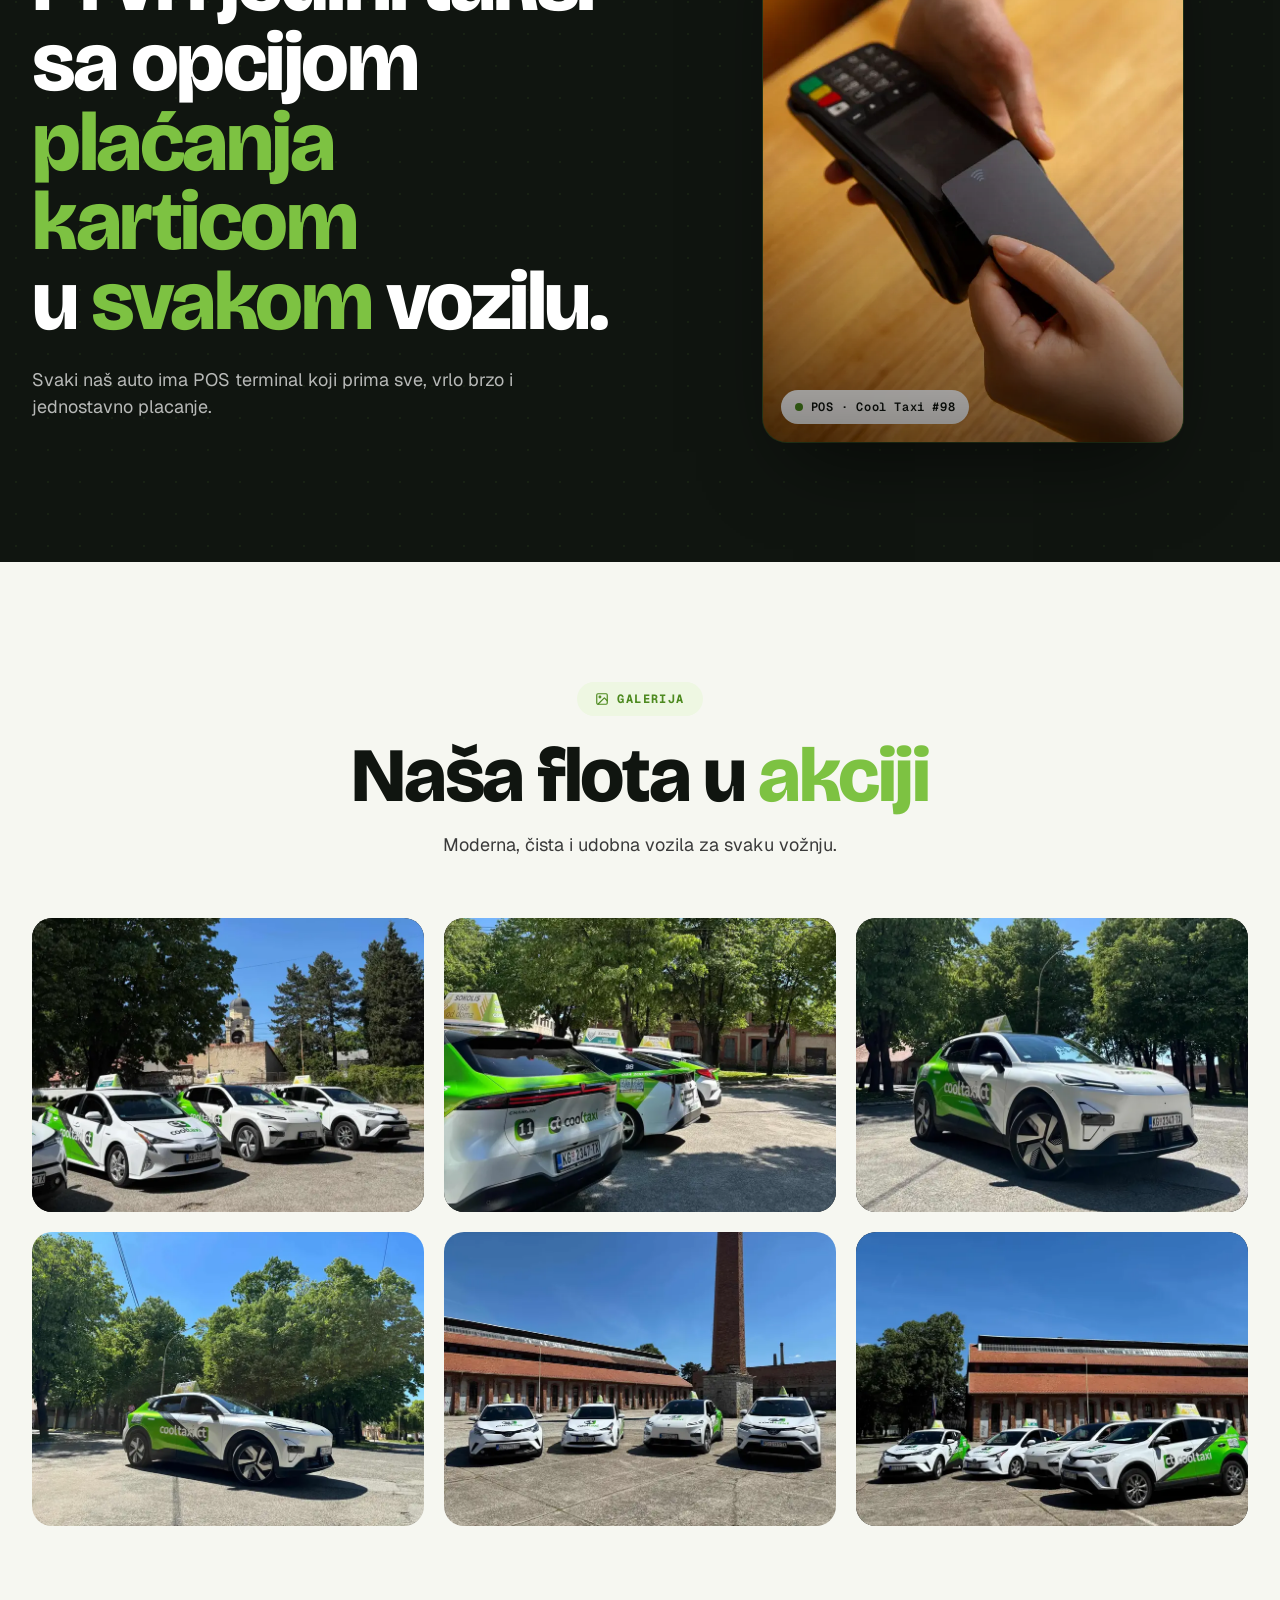
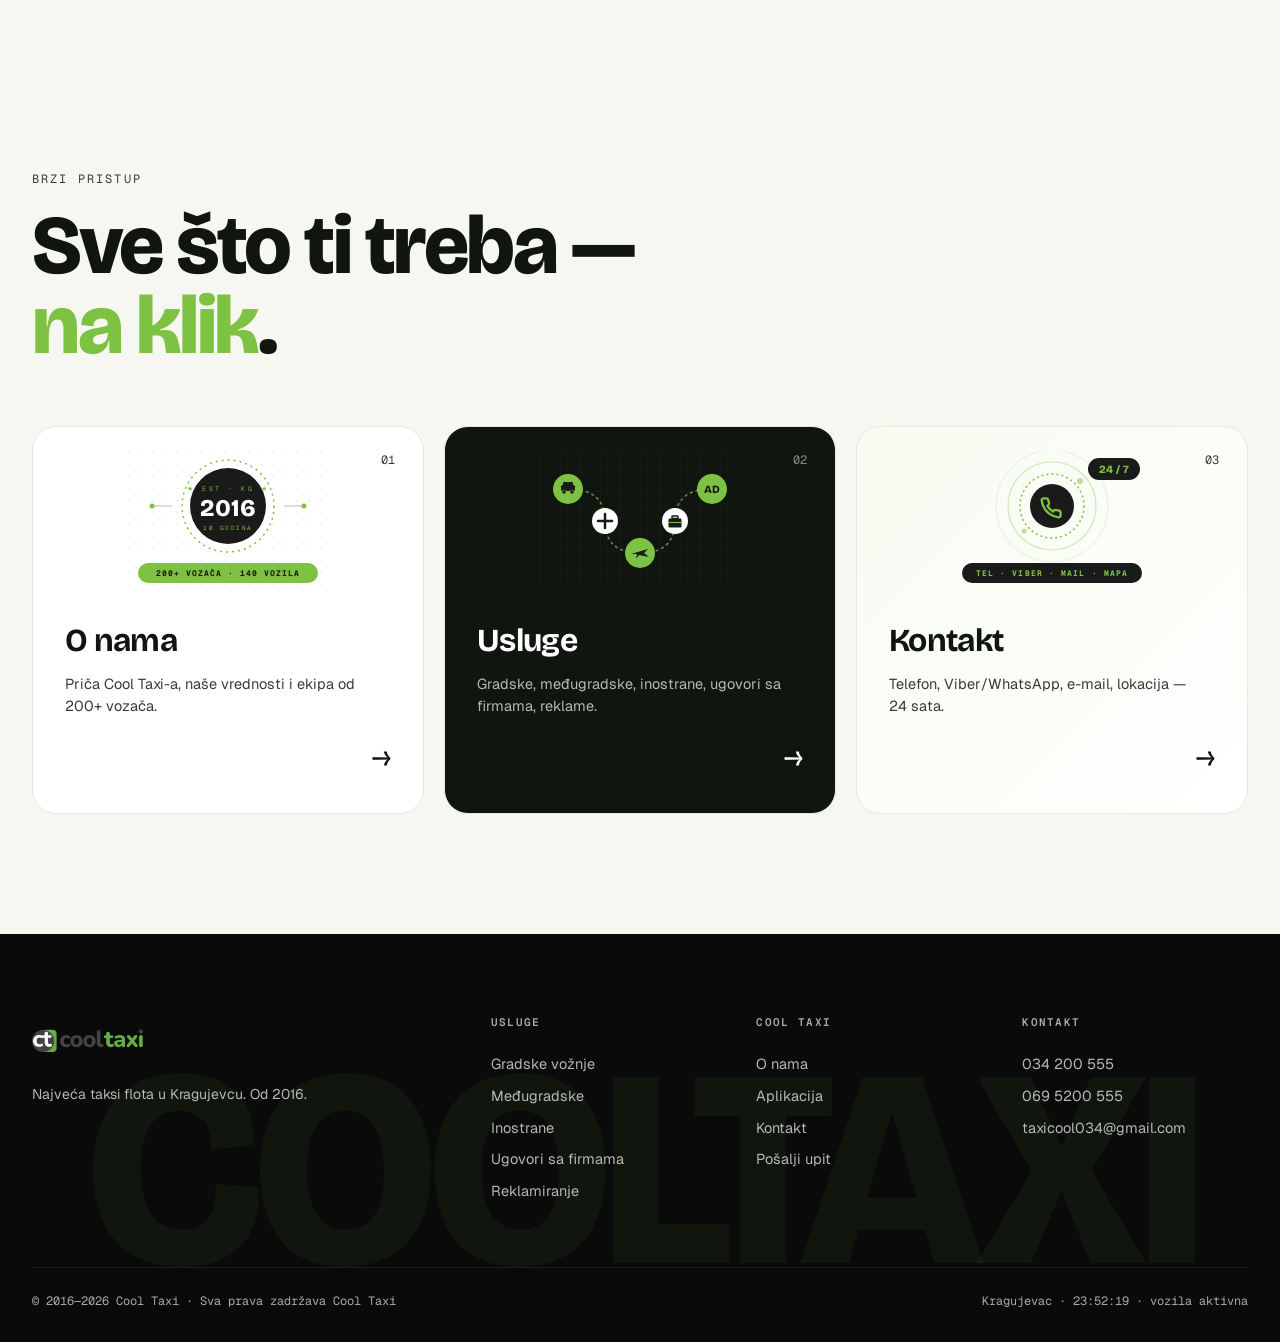
==== commit 6d3a2237: "Restore indexing, point all SEO URLs to cooltaxikragujevac.com Revert the noindex/robots block and f" ====
--- a/index.html
+++ b/index.html
@@ -9,8 +9,8 @@
 <meta name="keywords" content="taxi kragujevac, taksi kragujevac, cool taxi, cool taxi kragujevac, taxi prevoz kragujevac, prevoz kragujevac, taxi kg, kragujevac taxi, taksi kg, taksi prevoz, jeftin taxi kragujevac, taksi 034, taksi za aerodrom, međugradski taksi kragujevac">
 <meta name="author" content="Cool Taxi Kragujevac">
 <meta name="publisher" content="Cool Taxi Kragujevac">
-<meta name="robots" content="noindex, nofollow, noarchive, nosnippet, noimageindex">
-<meta name="googlebot" content="noindex, nofollow, noarchive, nosnippet, noimageindex">
+<meta name="robots" content="index, follow, max-image-preview:large, max-snippet:-1, max-video-preview:-1">
+<meta name="googlebot" content="index, follow, max-image-preview:large, max-snippet:-1, max-video-preview:-1">
 <meta name="theme-color" content="#7DC242">
 <meta name="format-detection" content="telephone=yes">
 <meta name="rating" content="general">
@@ -22,17 +22,19 @@
 <meta name="ICBM" content="44.0128, 20.9114">
 <meta name="language" content="Serbian">
 
-<link rel="canonical" href="https://taxikragujevac.com/">
-<link rel="alternate" hreflang="sr-RS" href="https://taxikragujevac.com/">
-<link rel="alternate" hreflang="x-default" href="https://taxikragujevac.com/">
+<link rel="canonical" href="https://cooltaxikragujevac.com/">
+<link rel="alternate" hreflang="sr-RS" href="https://cooltaxikragujevac.com/">
+<link rel="alternate" hreflang="x-default" href="https://cooltaxikragujevac.com/">
 
 <!-- Open Graph -->
 <meta property="og:type" content="website">
 <meta property="og:site_name" content="Cool Taxi Kragujevac">
 <meta property="og:title" content="Cool Taxi Kragujevac — Taksi prevoz 24/7 · 034 200 555" data-en-content="Cool Taxi Kragujevac — Taxi rides 24/7 · 034 200 555">
 <meta property="og:description" content="Najveća taksi flota u Kragujevcu — 140+ vozila, dolazak za 3 minuta, plaćanje karticom u svakom autu. Gradske, međugradske i inostrane vožnje." data-en-content="The largest taxi fleet in Kragujevac — 140+ cars, arriving in 3 minutes, card payments in every car. City, intercity and cross-border rides.">
-<meta property="og:url" content="https://taxikragujevac.com/">
-<meta property="og:image" content="https://taxikragujevac.com/assets/hero-car.webp">
+<meta property="og:url" content="https://cooltaxikragujevac.com/">
+<meta property="og:image" content="https://cooltaxikragujevac.com/assets/og-image.jpg">
+<meta property="og:image:secure_url" content="https://cooltaxikragujevac.com/assets/og-image.jpg">
+<meta property="og:image:type" content="image/jpeg">
 <meta property="og:image:width" content="1200">
 <meta property="og:image:height" content="630">
 <meta property="og:image:alt" content="Cool Taxi Kragujevac — taksi prevoz" data-en-content="Cool Taxi Kragujevac — taxi service">
@@ -42,12 +44,13 @@
 <meta name="twitter:card" content="summary_large_image">
 <meta name="twitter:title" content="Cool Taxi Kragujevac — Taksi prevoz 24/7" data-en-content="Cool Taxi Kragujevac — Taxi rides 24/7">
 <meta name="twitter:description" content="140+ vozila, dolazak za 3 minuta, plaćanje karticom. Pozovi 034 200 555." data-en-content="140+ cars, arriving in 3 minutes, card payments. Call 034 200 555.">
-<meta name="twitter:image" content="https://taxikragujevac.com/assets/hero-car.webp">
+<meta name="twitter:image" content="https://cooltaxikragujevac.com/assets/og-image.jpg">
 
 <!-- Favicon -->
 <link rel="icon" type="image/png" href="uploads/logozatab.png">
 <link rel="shortcut icon" href="uploads/logozatab.png">
-<link rel="apple-touch-icon" href="uploads/logozatab.png">
+<link rel="icon" type="image/png" sizes="512x512" href="assets/logo-512.png">
+<link rel="apple-touch-icon" href="assets/logo-512.png">
 
 <!-- Preconnect / preload -->
 <link rel="preconnect" href="https://fonts.googleapis.com">
@@ -123,17 +126,17 @@
   "@graph": [
     {
       "@type": "Organization",
-      "@id": "https://taxikragujevac.com/#organization",
+      "@id": "https://cooltaxikragujevac.com/#organization",
       "name": "Cool Taxi Kragujevac",
       "alternateName": ["Cool Taxi", "Taxi Cool Kragujevac", "Cool Taxi KG"],
-      "url": "https://taxikragujevac.com/",
+      "url": "https://cooltaxikragujevac.com/",
       "logo": {
         "@type": "ImageObject",
-        "url": "https://taxikragujevac.com/uploads/logozatab.png",
+        "url": "https://cooltaxikragujevac.com/assets/logo-512.png",
         "width": 512,
         "height": 512
       },
-      "image": "https://taxikragujevac.com/assets/hero-car.webp",
+      "image": "https://cooltaxikragujevac.com/assets/hero-car.webp",
       "telephone": "+381-34-200-555",
       "email": "taxicool034@gmail.com",
       "foundingDate": "2016",
@@ -158,7 +161,6 @@
           "telephone": "+381-69-5200-555",
           "contactType": "customer service",
           "areaServed": "RS",
-          "contactOption": "TollFree",
           "availableLanguage": ["Serbian"]
         }
       ],
@@ -169,29 +171,24 @@
     },
     {
       "@type": "WebSite",
-      "@id": "https://taxikragujevac.com/#website",
-      "url": "https://taxikragujevac.com/",
+      "@id": "https://cooltaxikragujevac.com/#website",
+      "url": "https://cooltaxikragujevac.com/",
       "name": "Cool Taxi Kragujevac",
       "description": "Najveća taksi flota u Kragujevcu — taksi prevoz 24/7, gradske, međugradske i inostrane vožnje.",
       "inLanguage": "sr-RS",
-      "publisher": {"@id": "https://taxikragujevac.com/#organization"},
-      "potentialAction": {
-        "@type": "SearchAction",
-        "target": {"@type": "EntryPoint", "urlTemplate": "https://taxikragujevac.com/usluge?q={search_term_string}"},
-        "query-input": "required name=search_term_string"
-      }
+      "publisher": {"@id": "https://cooltaxikragujevac.com/#organization"}
     },
     {
       "@type": ["LocalBusiness", "TaxiService"],
-      "@id": "https://taxikragujevac.com/#localbusiness",
+      "@id": "https://cooltaxikragujevac.com/#localbusiness",
       "name": "Cool Taxi Kragujevac",
       "image": [
-        "https://taxikragujevac.com/uploads/2.webp",
-        "https://taxikragujevac.com/uploads/6.webp",
-        "https://taxikragujevac.com/uploads/9.webp"
+        "https://cooltaxikragujevac.com/uploads/2.webp",
+        "https://cooltaxikragujevac.com/uploads/6.webp",
+        "https://cooltaxikragujevac.com/uploads/9.webp"
       ],
-      "logo": "https://taxikragujevac.com/uploads/logozatab.png",
-      "url": "https://taxikragujevac.com/",
+      "logo": "https://cooltaxikragujevac.com/assets/logo-512.png",
+      "url": "https://cooltaxikragujevac.com/",
       "telephone": "+381-34-200-555",
       "email": "taxicool034@gmail.com",
       "priceRange": "$$",
@@ -225,13 +222,6 @@
         "geoMidpoint": {"@type": "GeoCoordinates", "latitude": 44.0128, "longitude": 20.9114},
         "geoRadius": 50000
       },
-      "aggregateRating": {
-        "@type": "AggregateRating",
-        "ratingValue": "4.9",
-        "reviewCount": "1842",
-        "bestRating": "5",
-        "worstRating": "1"
-      },
       "hasOfferCatalog": {
         "@type": "OfferCatalog",
         "name": "Cool Taxi usluge",
@@ -255,7 +245,7 @@
     },
     {
       "@type": "FAQPage",
-      "@id": "https://taxikragujevac.com/#faq",
+      "@id": "https://cooltaxikragujevac.com/#faq",
       "mainEntity": [
         {
           "@type": "Question",
